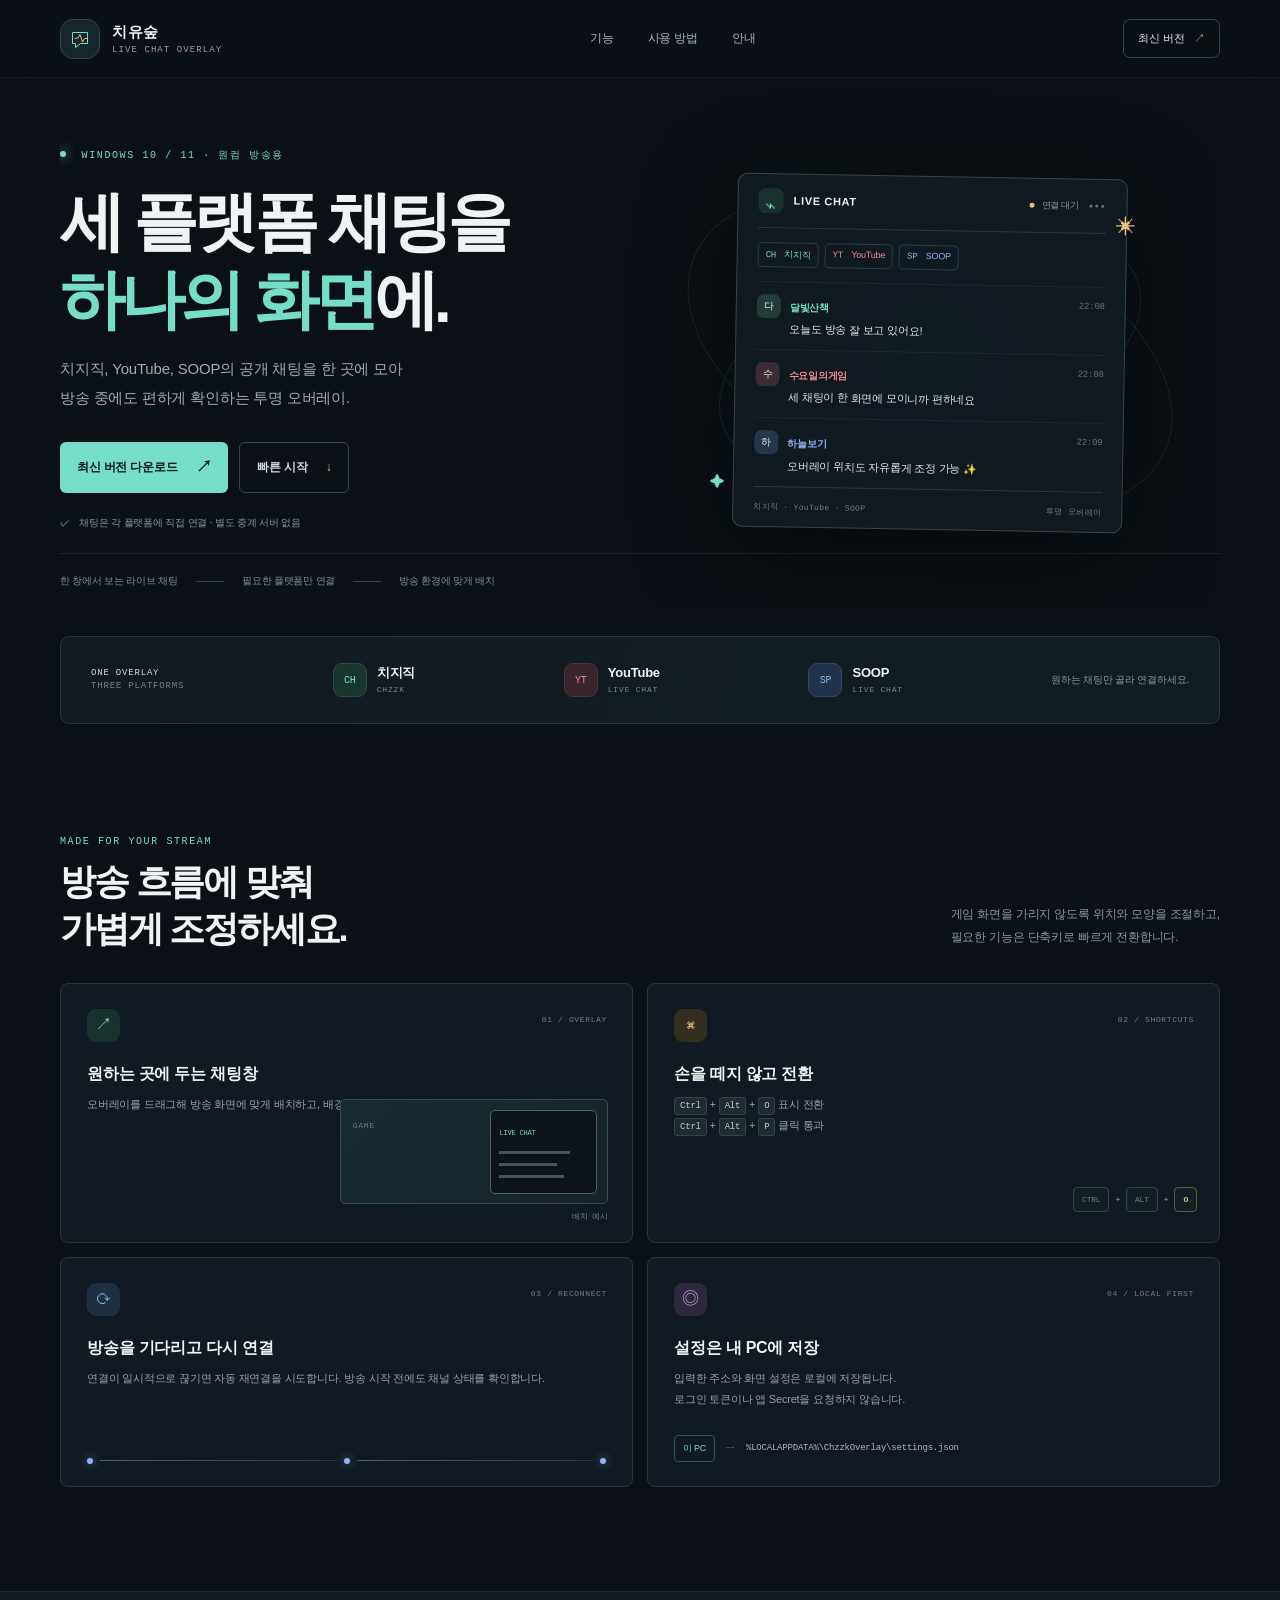
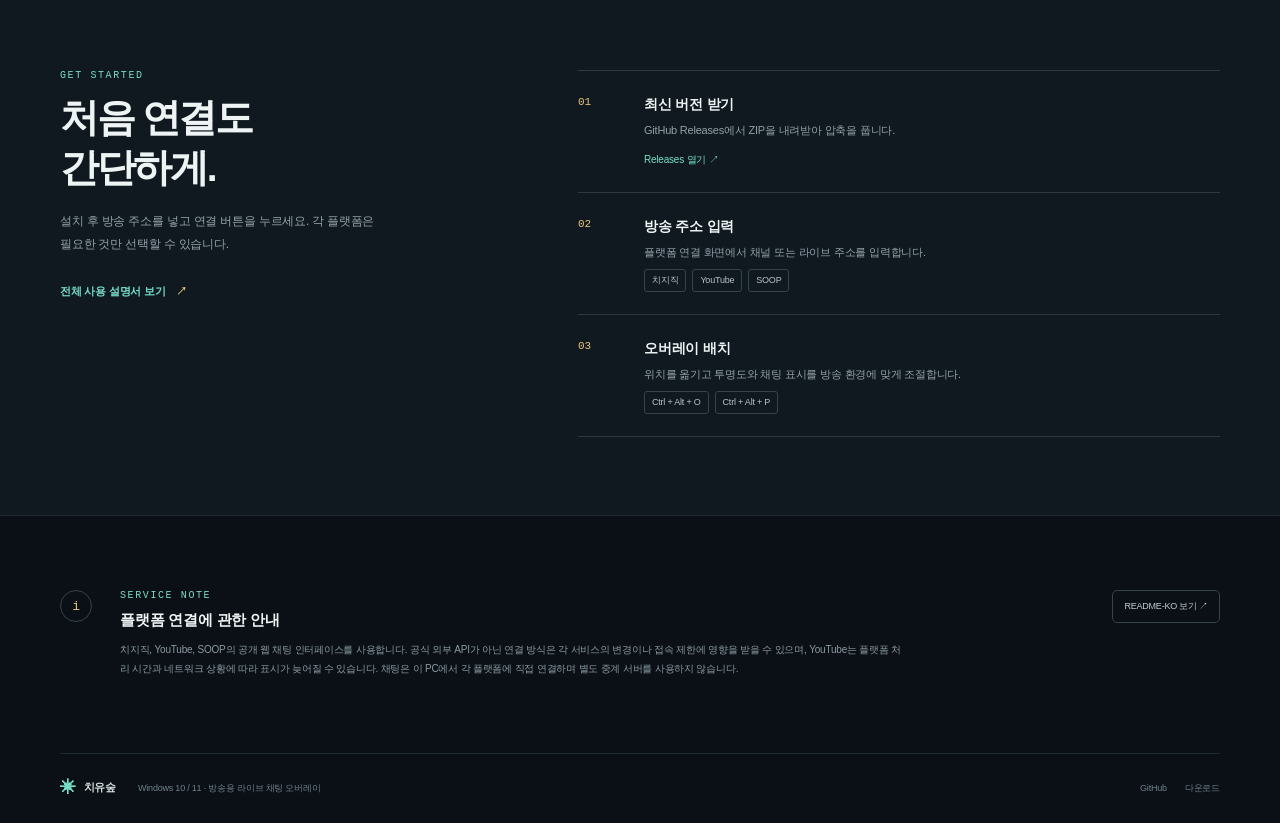
==== site/index.html @ d46b3a4d "Add polished landing page and automatic Pages deployment" ====
<!doctype html>
<html lang="ko">
<head>
  <meta charset="utf-8">
  <meta name="viewport" content="width=device-width, initial-scale=1">
  <meta name="theme-color" content="#0a1015">
  <meta name="description" content="치유숲 — 치지직, YouTube, SOOP 채팅을 한 화면에 모으는 Windows 방송용 오버레이">
  <title>치유숲 — 하나의 오버레이, 세 개의 채팅</title>
  <link rel="icon" href="data:image/svg+xml,%3Csvg xmlns='http://www.w3.org/2000/svg' viewBox='0 0 64 64'%3E%3Crect width='64' height='64' rx='18' fill='%23172229'/%3E%3Cpath d='M15 18h34v24H33L21 52v-10h-6z' fill='none' stroke='%2376dec8' stroke-width='4' stroke-linejoin='round'/%3E%3Cpath d='m21 31 7-1 4-7 5 13 4-6h5' fill='none' stroke='%23f0c77d' stroke-width='3' stroke-linecap='round' stroke-linejoin='round'/%3E%3C/svg%3E">
  <link rel="stylesheet" href="style.css">
</head>
<body>
  <header class="topbar">
    <a class="brand" href="#top" aria-label="치유숲 홈">
      <span class="brand-mark" aria-hidden="true"><svg viewBox="0 0 48 48"><path d="M9 11h30v22H25L15 41v-8H9z"/><path class="pulse" d="m14 23 6-1 4-7 5 15 4-7h5"/></svg></span>
      <span class="brand-copy"><strong>치유숲</strong><small>LIVE CHAT OVERLAY</small></span>
    </a>
    <nav aria-label="주 메뉴">
      <a href="#features">기능</a>
      <a href="#guide">사용 방법</a>
      <a href="#notice">안내</a>
    </nav>
    <a class="top-download" href="https://github.com/alleyhos/Chzzk_Youtube_Overlay/releases/latest">최신 버전 <span aria-hidden="true">↗</span></a>
  </header>

  <main id="top">
    <section class="hero shell">
      <div class="hero-copy">
        <div class="eyebrow"><span class="live-dot"></span> WINDOWS 10 / 11 · 원컴 방송용</div>
        <h1>세 플랫폼 채팅을<br><em>하나의 화면</em>에.</h1>
        <p class="hero-lede">치지직, YouTube, SOOP의 공개 채팅을 한 곳에 모아<br class="desktop-only"> 방송 중에도 편하게 확인하는 투명 오버레이.</p>
        <div class="hero-actions">
          <a class="button button-primary" href="https://github.com/alleyhos/Chzzk_Youtube_Overlay/releases/latest">최신 버전 다운로드 <span aria-hidden="true">↗</span></a>
          <a class="button button-quiet" href="#guide">빠른 시작 <span aria-hidden="true">↓</span></a>
        </div>
        <div class="hero-note"><span class="check">✓</span> 채팅은 각 플랫폼에 직접 연결 · 별도 중계 서버 없음</div>
      </div>
      <div class="visual" aria-label="세 플랫폼 채팅을 한 오버레이에 표시하는 예시">
        <div class="visual-glow"></div>
        <div class="visual-window">
          <div class="visual-title"><span class="window-icon">⌁</span><strong>LIVE CHAT</strong><span class="live-status"><i></i> 연결 대기</span><span class="dots">•••</span></div>
          <div class="visual-platforms"><span class="platform ch">CH <b>치지직</b></span><span class="platform yt">YT <b>YouTube</b></span><span class="platform sp">SP <b>SOOP</b></span></div>
          <div class="message"><span class="avatar mint">다</span><div><b class="name mint-text">달빛산책</b><p>오늘도 방송 잘 보고 있어요!</p></div><time>22:08</time></div>
          <div class="message"><span class="avatar coral">수</span><div><b class="name coral-text">수요일의게임</b><p>세 채팅이 한 화면에 모이니까 편하네요</p></div><time>22:08</time></div>
          <div class="message"><span class="avatar blue">하</span><div><b class="name blue-text">하늘보기</b><p>오버레이 위치도 자유롭게 조정 가능 ✨</p></div><time>22:09</time></div>
          <div class="visual-foot"><span>치지직 · YouTube · SOOP</span><span>투명 오버레이</span></div>
        </div>
        <div class="orbit orbit-one"></div><div class="orbit orbit-two"></div>
        <span class="spark spark-one">✳</span><span class="spark spark-two">✦</span>
      </div>
      <div class="hero-bottom"><span>한 창에서 보는 라이브 채팅</span><span class="line"></span><span>필요한 플랫폼만 연결</span><span class="line"></span><span>방송 환경에 맞게 배치</span></div>
    </section>

    <section class="platform-strip shell" aria-label="지원 플랫폼">
      <div class="strip-label">ONE OVERLAY<br><span>THREE PLATFORMS</span></div>
      <div class="platform-name"><span class="logo-chip ch">CH</span><span>치지직<small>CHZZK</small></span></div>
      <div class="platform-name"><span class="logo-chip yt">YT</span><span>YouTube<small>LIVE CHAT</small></span></div>
      <div class="platform-name"><span class="logo-chip sp">SP</span><span>SOOP<small>LIVE CHAT</small></span></div>
      <div class="strip-caption">원하는 채팅만 골라 연결하세요.</div>
    </section>

    <section class="section shell" id="features">
      <div class="section-heading"><div><div class="eyebrow">MADE FOR YOUR STREAM</div><h2>방송 흐름에 맞춰<br>가볍게 조정하세요.</h2></div><p>게임 화면을 가리지 않도록 위치와 모양을 조절하고,<br>필요한 기능은 단축키로 빠르게 전환합니다.</p></div>
      <div class="feature-grid">
        <article class="feature-card feature-wide">
          <div class="feature-icon icon-mint">↗</div><span class="card-index">01 / OVERLAY</span><h3>원하는 곳에 두는 채팅창</h3><p>오버레이를 드래그해 방송 화면에 맞게 배치하고, 배경 투명도와 채팅 표시를 조정하세요.</p>
          <div class="mini-layout"><div class="mini-screen"><span class="mini-game">GAME</span><div class="mini-chat"><b>LIVE CHAT</b><i></i><i></i><i></i></div><span class="corner tl"></span><span class="corner br"></span></div><span class="mini-label">배치 예시</span></div>
        </article>
        <article class="feature-card"><div class="feature-icon icon-gold">⌘</div><span class="card-index">02 / SHORTCUTS</span><h3>손을 떼지 않고 전환</h3><p><kbd>Ctrl</kbd> + <kbd>Alt</kbd> + <kbd>O</kbd> 표시 전환<br><kbd>Ctrl</kbd> + <kbd>Alt</kbd> + <kbd>P</kbd> 클릭 통과</p><div class="shortcut-orbit"><span>CTRL</span><b>+</b><span>ALT</span><b>+</b><strong>O</strong></div></article>
        <article class="feature-card"><div class="feature-icon icon-blue">⟳</div><span class="card-index">03 / RECONNECT</span><h3>방송을 기다리고 다시 연결</h3><p>연결이 일시적으로 끊기면 자동 재연결을 시도합니다. 방송 시작 전에도 채널 상태를 확인합니다.</p><div class="reconnect-line"><i></i><span></span><i></i><span></span><i></i></div></article>
        <article class="feature-card feature-wide feature-data"><div class="feature-icon icon-lilac">◎</div><span class="card-index">04 / LOCAL FIRST</span><h3>설정은 내 PC에 저장</h3><p>입력한 주소와 화면 설정은 로컬에 저장됩니다.<br>로그인 토큰이나 앱 Secret을 요청하지 않습니다.</p><div class="data-path"><span>이 PC</span><span class="data-arrow">⟶</span><code>%LOCALAPPDATA%\ChzzkOverlay\settings.json</code></div></article>
      </div>
    </section>

    <section class="guide-section" id="guide">
      <div class="shell guide-inner">
        <div class="guide-intro"><div class="eyebrow">GET STARTED</div><h2>처음 연결도<br>간단하게.</h2><p>설치 후 방송 주소를 넣고 연결 버튼을 누르세요. 각 플랫폼은 필요한 것만 선택할 수 있습니다.</p><a class="text-link" href="README-KO.txt">전체 사용 설명서 보기 <span>↗</span></a></div>
        <div class="steps">
          <article class="step"><span class="step-number">01</span><div><h3>최신 버전 받기</h3><p>GitHub Releases에서 ZIP을 내려받아 압축을 풉니다.</p><a href="https://github.com/alleyhos/Chzzk_Youtube_Overlay/releases/latest">Releases 열기 ↗</a></div></article>
          <article class="step"><span class="step-number">02</span><div><h3>방송 주소 입력</h3><p>플랫폼 연결 화면에서 채널 또는 라이브 주소를 입력합니다.</p><span class="step-tags"><i>치지직</i><i>YouTube</i><i>SOOP</i></span></div></article>
          <article class="step"><span class="step-number">03</span><div><h3>오버레이 배치</h3><p>위치를 옮기고 투명도와 채팅 표시를 방송 환경에 맞게 조절합니다.</p><span class="step-tags"><i>Ctrl + Alt + O</i><i>Ctrl + Alt + P</i></span></div></article>
        </div>
      </div>
    </section>

    <section class="notice-section shell" id="notice">
      <div class="notice-mark">i</div><div><div class="eyebrow">SERVICE NOTE</div><h2>플랫폼 연결에 관한 안내</h2><p>치지직, YouTube, SOOP의 공개 웹 채팅 인터페이스를 사용합니다. 공식 외부 API가 아닌 연결 방식은 각 서비스의 변경이나 접속 제한에 영향을 받을 수 있으며, YouTube는 플랫폼 처리 시간과 네트워크 상황에 따라 표시가 늦어질 수 있습니다. 채팅은 이 PC에서 각 플랫폼에 직접 연결하며 별도 중계 서버를 사용하지 않습니다.</p></div>
      <a class="notice-readme" href="README-KO.txt">README-KO 보기 ↗</a>
    </section>
  </main>

  <footer class="footer shell"><a class="footer-brand" href="#top"><span class="footer-mark">✳</span> 치유숲</a><span>Windows 10 / 11 · 방송용 라이브 채팅 오버레이</span><div><a href="https://github.com/alleyhos/Chzzk_Youtube_Overlay">GitHub</a><a href="https://github.com/alleyhos/Chzzk_Youtube_Overlay/releases/latest">다운로드</a></div></footer>
</body>
</html>
---- site/style.css ----
:root{color-scheme:dark;--bg:#0a1015;--panel:#111a22;--panel2:#151f28;--line:#273742;--muted:#91a0aa;--text:#eef3f4;--mint:#76dec8;--gold:#e8c27c;--coral:#f18b91;--blue:#8bb5f5;--lilac:#b6a3ef;--sans:'Segoe UI','Malgun Gothic',sans-serif;--mono:'Cascadia Mono','Consolas',monospace}
*{box-sizing:border-box}html{scroll-behavior:smooth}body{margin:0;background:var(--bg);color:var(--text);font-family:var(--sans);font-size:14px;line-height:1.65;letter-spacing:-.015em}a{color:inherit;text-decoration:none}.shell{width:min(1160px,calc(100% - 56px));margin:0 auto}.topbar{height:78px;border-bottom:1px solid rgba(255,255,255,.07);display:flex;align-items:center;justify-content:space-between;padding:0 max(28px,calc((100vw - 1160px)/2));position:sticky;top:0;z-index:20;background:rgba(10,16,21,.86);backdrop-filter:blur(16px)}.brand{display:flex;align-items:center;gap:12px}.brand-mark{width:40px;height:40px;border-radius:13px;background:#17252d;border:1px solid #32434b;display:grid;place-items:center}.brand-mark svg{width:24px;fill:none;stroke:var(--mint);stroke-width:2}.brand-mark .pulse{stroke:var(--gold);stroke-linecap:round;stroke-linejoin:round}.brand-copy{display:grid;line-height:1.3}.brand-copy strong{font-size:15px;letter-spacing:.04em}.brand-copy small{font:9px var(--mono);letter-spacing:.12em;color:var(--muted);margin-top:3px}.topbar nav{display:flex;gap:34px;color:#aab6bd;font-size:12px}.topbar nav a:hover,.footer a:hover,.text-link:hover{color:var(--mint)}.top-download{border:1px solid #35454d;border-radius:7px;padding:9px 14px;font-size:11px;color:#e5ecee;transition:.2s}.top-download:hover{border-color:var(--mint);color:var(--mint)}.top-download span{color:var(--gold);margin-left:7px}.hero{min-height:530px;position:relative;display:grid;grid-template-columns:1fr 1fr;align-items:center;overflow:hidden;padding-top:20px}.hero-copy{position:relative;z-index:3;padding:35px 0 62px}.eyebrow{font:10px var(--mono);letter-spacing:.16em;color:var(--mint)}.live-dot{display:inline-block;width:6px;height:6px;border-radius:50%;background:var(--mint);margin:0 8px 1px 0;box-shadow:0 0 12px #76dec8}.hero h1{font-size:clamp(43px,5.1vw,68px);line-height:1.2;letter-spacing:-.075em;margin:21px 0 16px;font-weight:700}.hero h1 em{font-style:normal;color:var(--mint)}.hero-lede{color:#9eacb5;font-size:15px;line-height:1.9}.hero-actions{display:flex;gap:11px;margin-top:30px}.button{display:inline-flex;align-items:center;gap:18px;padding:12px 17px;border-radius:6px;font-weight:600;font-size:12px;transition:transform .2s,background .2s}.button:hover{transform:translateY(-2px)}.button-primary{background:var(--mint);color:#0a1515}.button-primary:hover{background:#9aeada}.button-primary span{font-size:16px}.button-quiet{border:1px solid #35454d;color:#d0d9dc}.button-quiet span{color:var(--gold)}.hero-note{margin-top:22px;color:#8797a0;font-size:10px}.check{color:var(--mint);margin-right:7px}.visual{height:420px;position:relative;display:grid;place-items:center}.visual-glow{position:absolute;width:320px;height:320px;border-radius:50%;background:radial-gradient(circle,rgba(62,178,159,.12),rgba(62,178,159,0) 68%);filter:blur(10px)}.visual-window{position:relative;z-index:2;width:min(390px,90%);background:rgba(17,26,34,.91);border:1px solid #35434a;border-radius:10px;box-shadow:0 24px 100px rgba(0,0,0,.45);padding:0 20px;transform:rotate(1deg);animation:float 7s ease-in-out infinite}.visual-title{height:54px;display:flex;align-items:center;gap:10px;border-bottom:1px solid #293741}.window-icon{display:grid;place-items:center;width:25px;height:25px;background:#19322f;color:var(--mint);border-radius:7px;font-size:20px}.visual-title strong{font-size:11px;letter-spacing:.06em}.live-status{margin-left:auto;color:#8e9da5;font-size:9px}.live-status i{display:inline-block;width:5px;height:5px;background:var(--gold);border-radius:50%;margin-right:5px}.dots{color:#66757d;letter-spacing:2px;font-size:11px}.visual-platforms{display:flex;gap:6px;padding:14px 0}.platform{font:9px var(--mono);padding:5px 7px;border:1px solid #2d3b43;border-radius:5px;color:#cbd4d6}.platform b{font:500 9px var(--sans);margin-left:3px}.ch{color:var(--mint)}.yt{color:var(--coral)}.sp{color:var(--blue)}.message{display:flex;align-items:flex-start;gap:9px;padding:12px 0;border-top:1px solid rgba(255,255,255,.055)}.avatar{flex:0 0 24px;height:24px;border-radius:7px;display:grid;place-items:center;font-size:10px;background:#233c37}.avatar.coral{background:#3c2c33}.avatar.blue{background:#26364b}.mint-text{color:var(--mint)}.coral-text{color:var(--coral)}.blue-text{color:var(--blue)}.message .name{font-size:10px}.message p{margin:2px 0 0;color:#e1e7e8;font-size:11px}.message time{margin-left:auto;color:#65757d;font:9px var(--mono);white-space:nowrap;padding-top:2px}.visual-foot{height:40px;border-top:1px solid #293741;display:flex;align-items:center;justify-content:space-between;color:#71818a;font:8px var(--mono);letter-spacing:.04em}.orbit{position:absolute;border:1px solid rgba(118,222,200,.12);border-radius:50%;transform:rotate(-19deg)}.orbit-one{width:440px;height:220px}.orbit-two{width:510px;height:286px;transform:rotate(22deg);border-color:rgba(232,194,124,.1)}.spark{position:absolute;color:var(--gold);z-index:2}.spark-one{top:68px;right:84px;font-size:20px}.spark-two{bottom:68px;left:70px;font-size:15px;color:var(--mint)}.hero-bottom{position:absolute;bottom:0;left:0;right:0;border-top:1px solid rgba(255,255,255,.08);height:55px;display:flex;align-items:center;gap:18px;color:#83929a;font-size:10px}.hero-bottom .line{height:1px;width:28px;background:#33434a}.platform-strip{display:flex;align-items:center;justify-content:space-between;padding:26px 30px;margin-top:28px;background:linear-gradient(110deg,#111a21,#121c23);border:1px solid #26353c;border-radius:9px}.strip-label{font:9px var(--mono);letter-spacing:.09em;color:#d3dddd;line-height:1.5}.strip-label span{color:#74858d}.platform-name{display:flex;align-items:center;gap:10px;font-size:13px;font-weight:600}.platform-name>span:last-child{display:grid;line-height:1.15}.platform-name small{font:8px var(--mono);color:#788992;letter-spacing:.1em;margin-top:5px}.logo-chip{width:34px;height:34px;border-radius:9px;display:grid;place-items:center;font:10px var(--mono);background:#19352f;color:var(--mint);border:1px solid #2b4b43}.logo-chip.yt{background:#38252c;color:var(--coral);border-color:#50323d}.logo-chip.sp{background:#213249;color:var(--blue);border-color:#314766}.strip-caption{font-size:10px;color:#8998a0}.section{padding-top:112px;padding-bottom:104px}.section-heading{display:flex;align-items:flex-end;justify-content:space-between;margin-bottom:30px}.section-heading h2,.guide-intro h2{font-size:36px;line-height:1.3;letter-spacing:-.06em;margin:12px 0 0}.section-heading>p{color:#8999a2;font-size:12px;line-height:1.9;margin:0 0 4px}.feature-grid{display:grid;grid-template-columns:1fr 1fr;gap:14px}.feature-card{min-height:230px;position:relative;overflow:hidden;padding:25px 26px;background:var(--panel);border:1px solid #26353e;border-radius:8px;transition:transform .22s,border-color .22s}.feature-card:hover{transform:translateY(-3px);border-color:#49635f}.feature-card h3{font-size:16px;margin:19px 0 7px}.feature-card p{color:#94a2aa;font-size:11px;line-height:1.9;margin:0}.feature-icon{width:33px;height:33px;display:grid;place-items:center;border-radius:9px;font-size:17px}.icon-mint{background:#18332f;color:var(--mint)}.icon-gold{background:#342e21;color:var(--gold)}.icon-blue{background:#202e41;color:var(--blue)}.icon-lilac{background:#2e293a;color:var(--lilac)}.card-index{position:absolute;right:25px;top:31px;color:#71818a;font:8px var(--mono);letter-spacing:.08em}.feature-wide{min-height:260px}.mini-layout{position:absolute;right:24px;bottom:20px;width:47%;}.mini-screen{height:105px;border:1px solid #3c4b50;border-radius:5px;background:linear-gradient(135deg,#182c32,#18242b);position:relative;overflow:hidden;padding:12px}.mini-game{color:#667c7e;font:8px var(--mono);letter-spacing:.1em}.mini-chat{position:absolute;right:10px;top:10px;width:40%;height:84px;background:rgba(10,16,21,.82);border:1px solid #53605f;border-radius:5px;padding:8px}.mini-chat b{font:7px var(--mono);color:var(--mint)}.mini-chat i{display:block;height:3px;background:#809092;opacity:.5;margin-top:9px;width:80%}.mini-chat i:nth-child(3){width:65%}.mini-chat i:nth-child(4){width:73%}.corner{position:absolute;width:8px;height:8px;border-color:var(--gold)}.corner.tl{top:-1px;left:-1px;border-top:1px solid;border-left:1px solid}.corner.br{bottom:-1px;right:-1px;border-bottom:1px solid;border-right:1px solid}.mini-label{display:block;text-align:right;color:#71818a;font:8px var(--mono);margin-top:7px}.feature-card kbd{font:9px var(--mono);background:#1f2a31;border:1px solid #34424a;padding:3px 5px;border-radius:3px;color:#c5d1d2}.shortcut-orbit{position:absolute;right:22px;bottom:30px;display:flex;align-items:center;gap:6px;color:#71818a;font:8px var(--mono)}.shortcut-orbit span,.shortcut-orbit strong{padding:7px 8px;border:1px solid #35444b;border-radius:4px;background:#131e25}.shortcut-orbit strong{color:var(--gold);border-color:#655737}.reconnect-line{display:flex;align-items:center;gap:7px;position:absolute;left:26px;bottom:22px;width:calc(100% - 52px)}.reconnect-line i{width:6px;height:6px;border-radius:50%;background:var(--blue);box-shadow:0 0 10px rgba(139,181,245,.6)}.reconnect-line span{height:1px;flex:1;background:linear-gradient(90deg,#496078,#27353d)}.feature-data{min-height:218px}.data-path{position:absolute;bottom:24px;left:26px;display:flex;align-items:center;gap:11px;color:#8798a0;font-size:9px}.data-path>span:first-child{color:var(--mint);padding:5px 8px;border:1px solid #31564e;border-radius:4px}.data-arrow{color:#53636a}.data-path code{font:9px var(--mono);color:#a9b7bb}.guide-section{background:#101920;border-top:1px solid #1d2b32;border-bottom:1px solid #1d2b32;padding:78px 0}.guide-inner{display:grid;grid-template-columns:.8fr 1.2fr;gap:90px}.guide-intro h2{font-size:39px}.guide-intro>p{color:#94a2a9;font-size:12px;line-height:1.9;max-width:320px;margin:16px 0 23px}.text-link{color:var(--mint);font-size:11px;font-weight:600}.text-link span{color:var(--gold);margin-left:7px}.steps{border-top:1px solid #2b3a40}.step{display:grid;grid-template-columns:50px 1fr;gap:16px;padding:22px 0;border-bottom:1px solid #2b3a40}.step-number{font:11px var(--mono);color:var(--gold);padding-top:3px}.step h3{font-size:14px;margin:0 0 5px}.step p{color:#93a1a9;font-size:11px;margin:0 0 8px}.step a{color:var(--mint);font-size:10px}.step-tags{display:flex;gap:6px}.step-tags i{font-style:normal;font-size:9px;color:#b9c4c6;border:1px solid #35434a;padding:3px 7px;border-radius:3px}.notice-section{display:grid;grid-template-columns:42px 1fr auto;gap:18px;align-items:start;padding-top:74px;padding-bottom:75px}.notice-mark{width:32px;height:32px;border:1px solid #35434a;border-radius:50%;display:grid;place-items:center;color:var(--gold);font:13px var(--mono)}.notice-section h2{font-size:15px;margin:7px 0}.notice-section p{max-width:790px;color:#8c9ba3;font-size:10px;line-height:1.9;margin:0}.notice-readme{border:1px solid #35434a;border-radius:5px;padding:8px 11px;color:#c3ced0;font-size:9px;white-space:nowrap}.notice-readme:hover{border-color:var(--mint);color:var(--mint)}.footer{min-height:70px;border-top:1px solid #1d2a31;display:flex;align-items:center;gap:22px;color:#71818a;font-size:9px}.footer-brand{color:#d7e0e1;font-size:11px;font-weight:600}.footer-mark{color:var(--mint);font-size:16px;vertical-align:-2px;margin-right:5px}.footer>div{margin-left:auto;display:flex;gap:18px}.footer a{transition:color .2s}@keyframes float{0%,100%{transform:translateY(0) rotate(1deg)}50%{transform:translateY(-8px) rotate(0deg)}}
@media(max-width:850px){.shell{width:min(100% - 38px,680px)}.topbar{padding:0 20px;height:68px}.topbar nav{gap:15px}.hero{grid-template-columns:1fr;min-height:auto;padding-top:48px;padding-bottom:70px}.hero-copy{padding:0}.hero h1{font-size:56px}.visual{height:360px;margin-top:8px}.hero-bottom{gap:10px;font-size:8px}.hero-bottom .line{width:18px}.platform-strip{flex-wrap:wrap;gap:20px;padding:22px}.strip-label{width:100%}.strip-caption{width:100%}.section{padding:80px 0}.section-heading{display:block}.section-heading>p{margin-top:14px}.guide-inner{grid-template-columns:1fr;gap:38px}.guide-intro h2 br{display:none}.notice-section{grid-template-columns:36px 1fr}.notice-readme{grid-column:2;justify-self:start}.footer{flex-wrap:wrap;padding:16px 0;gap:8px 16px}.footer>div{width:100%;margin:4px 0 0}}
@media(max-width:560px){.shell{width:calc(100% - 32px)}.topbar{padding:0 16px}.topbar nav{display:none}.top-download{font-size:10px;padding:8px 10px}.hero{padding-top:40px}.hero h1{font-size:45px}.hero-lede{font-size:13px}.desktop-only{display:none}.hero-actions{flex-wrap:wrap}.visual{height:320px}.visual-window{width:96%;padding:0 13px}.orbit-one{width:350px}.orbit-two{width:390px}.hero-bottom{font-size:7px;gap:7px}.hero-bottom .line{width:10px}.platform-strip{gap:18px}.strip-label,.strip-caption{width:100%}.platform-name{font-size:11px;gap:7px}.logo-chip{width:29px;height:29px}.section-heading h2,.guide-intro h2{font-size:31px}.feature-grid{grid-template-columns:1fr}.feature-card,.feature-wide{min-height:220px}.feature-wide{min-height:255px}.mini-layout{width:44%;right:16px}.shortcut-orbit{position:static;margin-top:19px}.data-path{left:20px;gap:7px}.data-path code{font-size:7px}.card-index{right:18px}.feature-card{padding:20px}.guide-section{padding:58px 0}.notice-section{padding-top:55px;padding-bottom:55px;gap:12px}.notice-section p{font-size:9px}.footer>span{width:100%}}
@media(prefers-reduced-motion:reduce){html{scroll-behavior:auto}*,*::before,*::after{animation-duration:.01ms!important;animation-iteration-count:1!important;transition-duration:.01ms!important}}
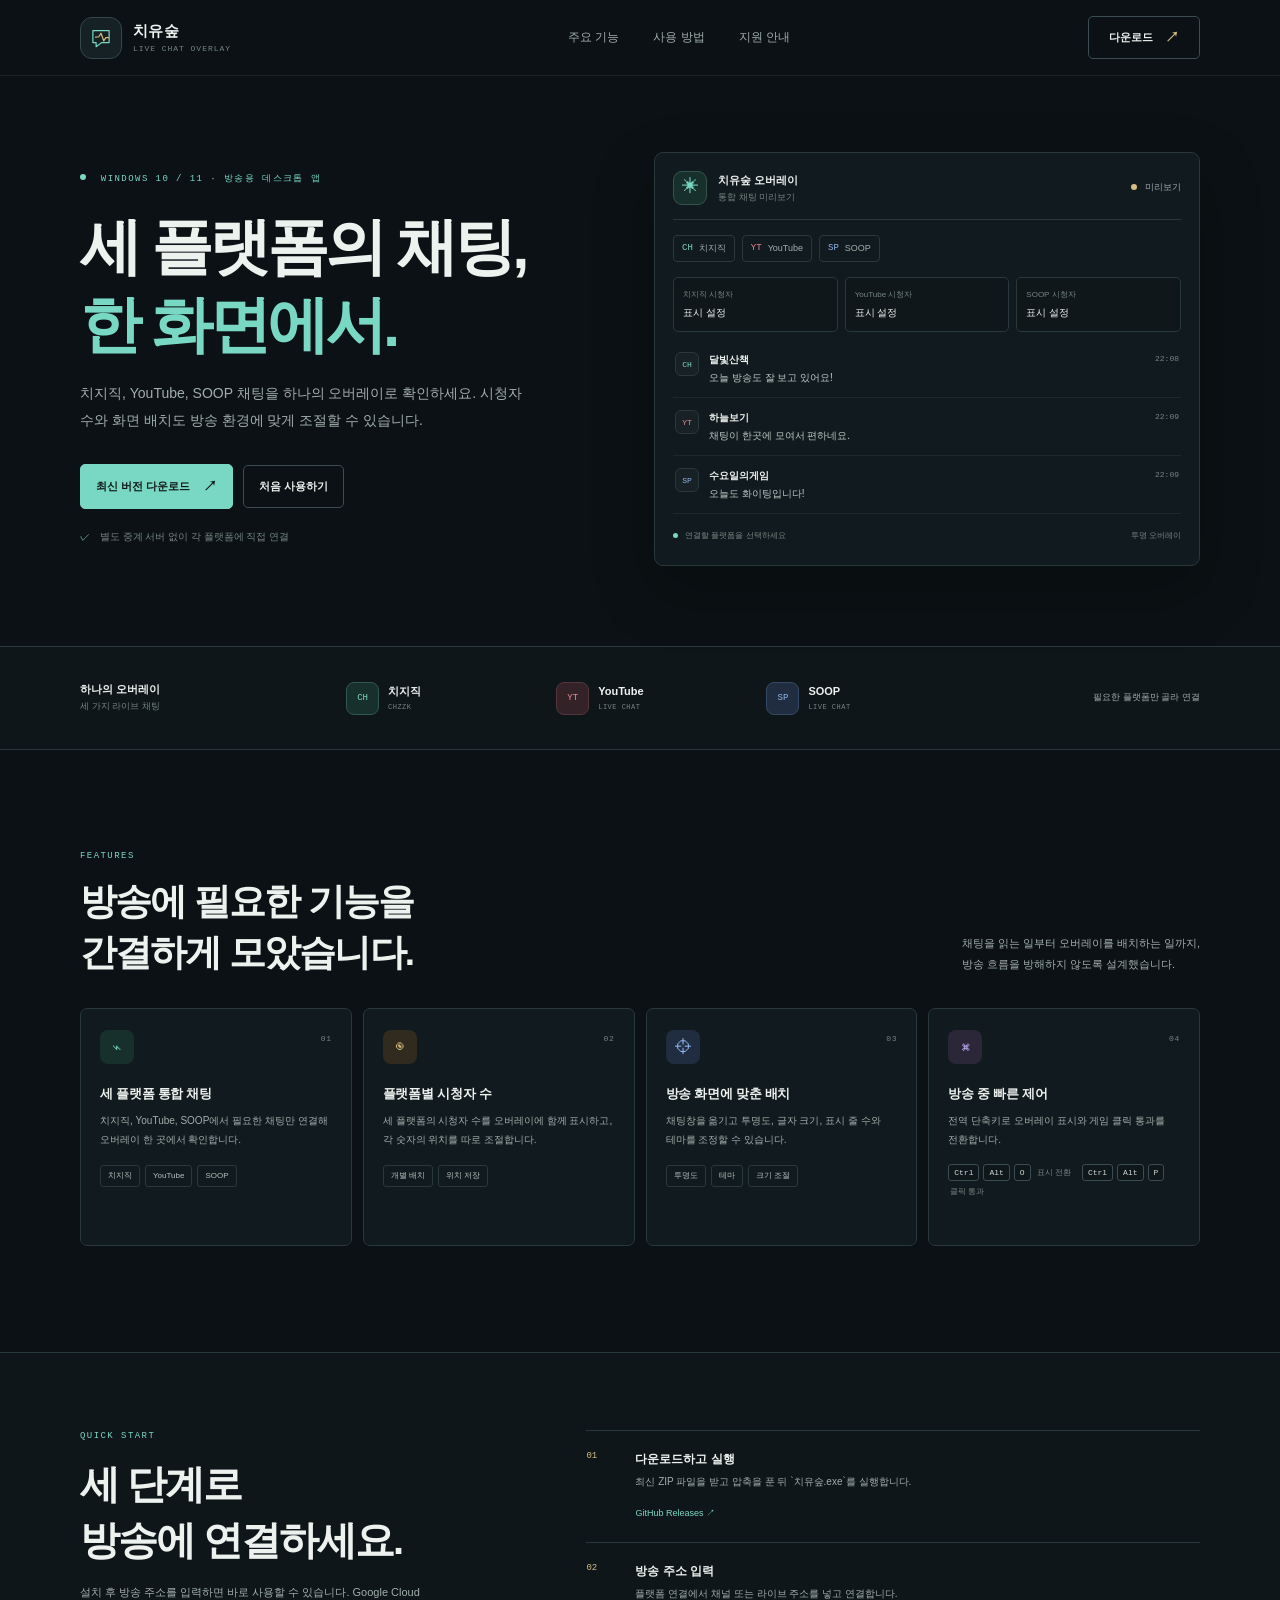
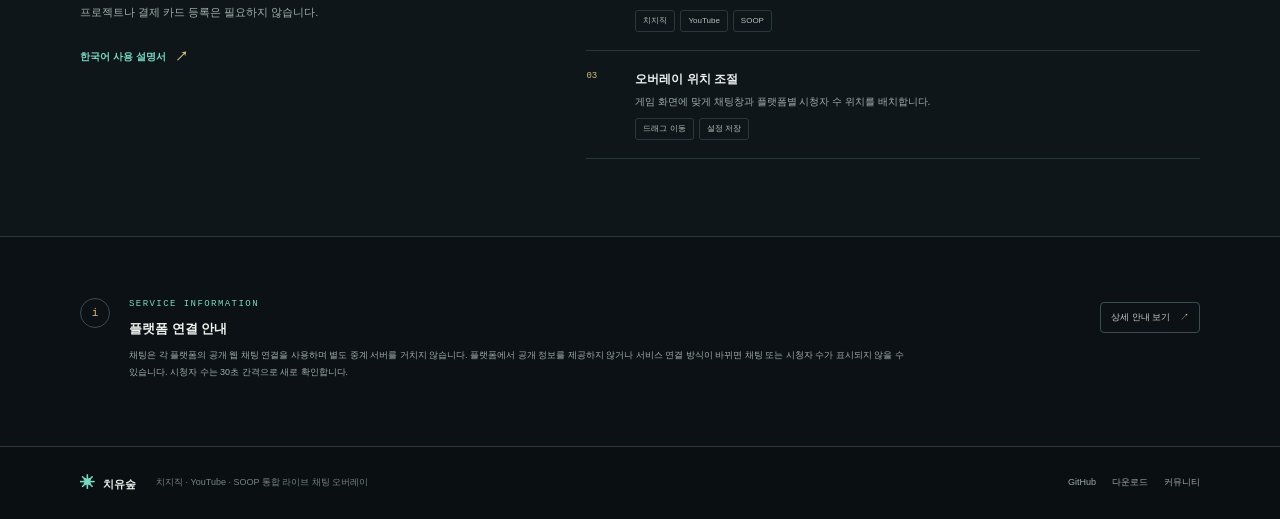
==== commit 7947f45a: "Redesign official Chiyusup landing page" ====
--- a/site/index.html
+++ b/site/index.html
@@ -3,92 +3,134 @@
 <head>
   <meta charset="utf-8">
   <meta name="viewport" content="width=device-width, initial-scale=1">
-  <meta name="theme-color" content="#0a1015">
-  <meta name="description" content="치유숲 — 치지직, YouTube, SOOP 채팅을 한 화면에 모으는 Windows 방송용 오버레이">
-  <title>치유숲 — 하나의 오버레이, 세 개의 채팅</title>
-  <link rel="icon" href="data:image/svg+xml,%3Csvg xmlns='http://www.w3.org/2000/svg' viewBox='0 0 64 64'%3E%3Crect width='64' height='64' rx='18' fill='%23172229'/%3E%3Cpath d='M15 18h34v24H33L21 52v-10h-6z' fill='none' stroke='%2376dec8' stroke-width='4' stroke-linejoin='round'/%3E%3Cpath d='m21 31 7-1 4-7 5 13 4-6h5' fill='none' stroke='%23f0c77d' stroke-width='3' stroke-linecap='round' stroke-linejoin='round'/%3E%3C/svg%3E">
+  <meta name="theme-color" content="#0b1114">
+  <meta name="description" content="치유숲은 치지직, YouTube, SOOP 채팅과 플랫폼별 시청자 수를 한 화면에서 보여주는 방송용 오버레이입니다.">
+  <meta property="og:title" content="치유숲 | 통합 라이브 채팅 오버레이">
+  <meta property="og:description" content="세 플랫폼 채팅과 시청자 수를 한 화면에서 확인하세요.">
+  <meta property="og:type" content="website">
+  <title>치유숲 | 통합 라이브 채팅 오버레이</title>
+  <link rel="icon" href="data:image/svg+xml,%3Csvg xmlns='http://www.w3.org/2000/svg' viewBox='0 0 64 64'%3E%3Crect width='64' height='64' rx='16' fill='%23172225'/%3E%3Cpath d='M17 17h30v24H32L21 49v-8h-4z' fill='none' stroke='%2379d8c3' stroke-width='3' stroke-linejoin='round'/%3E%3Cpath d='m22 30 6-1 4-7 5 13 4-6h3' fill='none' stroke='%23d8bd83' stroke-width='2.5' stroke-linecap='round' stroke-linejoin='round'/%3E%3C/svg%3E">
   <link rel="stylesheet" href="style.css">
 </head>
 <body>
-  <header class="topbar">
-    <a class="brand" href="#top" aria-label="치유숲 홈">
-      <span class="brand-mark" aria-hidden="true"><svg viewBox="0 0 48 48"><path d="M9 11h30v22H25L15 41v-8H9z"/><path class="pulse" d="m14 23 6-1 4-7 5 15 4-7h5"/></svg></span>
-      <span class="brand-copy"><strong>치유숲</strong><small>LIVE CHAT OVERLAY</small></span>
-    </a>
-    <nav aria-label="주 메뉴">
-      <a href="#features">기능</a>
-      <a href="#guide">사용 방법</a>
-      <a href="#notice">안내</a>
-    </nav>
-    <a class="top-download" href="https://github.com/alleyhos/Chzzk_Youtube_Overlay/releases/latest">최신 버전 <span aria-hidden="true">↗</span></a>
+  <header class="site-header">
+    <div class="container header-inner">
+      <a class="brand" href="#home" aria-label="치유숲 홈">
+        <span class="brand-symbol" aria-hidden="true">
+          <svg viewBox="0 0 48 48" fill="none"><path d="M9 10.5h30v22H25l-10 7.5v-7.5H9z" stroke="currentColor" stroke-width="2.2" stroke-linejoin="round"/><path d="m14 22.5 6-.8 4-6.5 5 14 4-6h5" stroke="#d8bd83" stroke-width="2.2" stroke-linecap="round" stroke-linejoin="round"/></svg>
+        </span>
+        <span class="brand-label"><strong>치유숲</strong><small>LIVE CHAT OVERLAY</small></span>
+      </a>
+      <nav class="main-nav" aria-label="주 메뉴">
+        <a href="#features">주요 기능</a>
+        <a href="#guide">사용 방법</a>
+        <a href="#support">지원 안내</a>
+      </nav>
+      <a class="header-cta" href="https://github.com/alleyhos/Chzzk_Youtube_Soop_Overlay/releases/latest">다운로드 <span aria-hidden="true">↗</span></a>
+    </div>
   </header>
 
-  <main id="top">
-    <section class="hero shell">
+  <main id="home">
+    <section class="hero container">
       <div class="hero-copy">
-        <div class="eyebrow"><span class="live-dot"></span> WINDOWS 10 / 11 · 원컴 방송용</div>
-        <h1>세 플랫폼 채팅을<br><em>하나의 화면</em>에.</h1>
-        <p class="hero-lede">치지직, YouTube, SOOP의 공개 채팅을 한 곳에 모아<br class="desktop-only"> 방송 중에도 편하게 확인하는 투명 오버레이.</p>
+        <p class="eyebrow"><span class="status-dot"></span> WINDOWS 10 / 11 · 방송용 데스크톱 앱</p>
+        <h1>세 플랫폼의 채팅,<br><span>한 화면에서.</span></h1>
+        <p class="hero-description">치지직, YouTube, SOOP 채팅을 하나의 오버레이로 확인하세요. 시청자 수와 화면 배치도 방송 환경에 맞게 조절할 수 있습니다.</p>
         <div class="hero-actions">
-          <a class="button button-primary" href="https://github.com/alleyhos/Chzzk_Youtube_Overlay/releases/latest">최신 버전 다운로드 <span aria-hidden="true">↗</span></a>
-          <a class="button button-quiet" href="#guide">빠른 시작 <span aria-hidden="true">↓</span></a>
+          <a class="button button-primary" href="https://github.com/alleyhos/Chzzk_Youtube_Soop_Overlay/releases/latest">최신 버전 다운로드 <span aria-hidden="true">↗</span></a>
+          <a class="button button-secondary" href="#guide">처음 사용하기</a>
         </div>
-        <div class="hero-note"><span class="check">✓</span> 채팅은 각 플랫폼에 직접 연결 · 별도 중계 서버 없음</div>
+        <div class="hero-trust"><span aria-hidden="true">✓</span> 별도 중계 서버 없이 각 플랫폼에 직접 연결</div>
       </div>
-      <div class="visual" aria-label="세 플랫폼 채팅을 한 오버레이에 표시하는 예시">
-        <div class="visual-glow"></div>
-        <div class="visual-window">
-          <div class="visual-title"><span class="window-icon">⌁</span><strong>LIVE CHAT</strong><span class="live-status"><i></i> 연결 대기</span><span class="dots">•••</span></div>
-          <div class="visual-platforms"><span class="platform ch">CH <b>치지직</b></span><span class="platform yt">YT <b>YouTube</b></span><span class="platform sp">SP <b>SOOP</b></span></div>
-          <div class="message"><span class="avatar mint">다</span><div><b class="name mint-text">달빛산책</b><p>오늘도 방송 잘 보고 있어요!</p></div><time>22:08</time></div>
-          <div class="message"><span class="avatar coral">수</span><div><b class="name coral-text">수요일의게임</b><p>세 채팅이 한 화면에 모이니까 편하네요</p></div><time>22:08</time></div>
-          <div class="message"><span class="avatar blue">하</span><div><b class="name blue-text">하늘보기</b><p>오버레이 위치도 자유롭게 조정 가능 ✨</p></div><time>22:09</time></div>
-          <div class="visual-foot"><span>치지직 · YouTube · SOOP</span><span>투명 오버레이</span></div>
+
+      <div class="product-preview" aria-label="치유숲 오버레이 예시 화면">
+        <div class="preview-heading">
+          <div class="preview-app-icon" aria-hidden="true">✳</div>
+          <div class="preview-heading-text"><strong>치유숲 오버레이</strong><span>통합 채팅 미리보기</span></div>
+          <span class="preview-live"><i></i> 미리보기</span>
         </div>
-        <div class="orbit orbit-one"></div><div class="orbit orbit-two"></div>
-        <span class="spark spark-one">✳</span><span class="spark spark-two">✦</span>
+        <div class="preview-platforms" aria-label="지원 플랫폼">
+          <span class="platform-chip chzzk"><b>CH</b> 치지직</span>
+          <span class="platform-chip youtube"><b>YT</b> YouTube</span>
+          <span class="platform-chip soop"><b>SP</b> SOOP</span>
+        </div>
+        <div class="preview-metrics">
+          <div><span>치지직 시청자</span><strong>표시 설정</strong></div>
+          <div><span>YouTube 시청자</span><strong>표시 설정</strong></div>
+          <div><span>SOOP 시청자</span><strong>표시 설정</strong></div>
+        </div>
+        <div class="preview-messages">
+          <article class="preview-message"><span class="message-platform chzzk">CH</span><p><b>달빛산책</b><span>오늘 방송도 잘 보고 있어요!</span></p><time>22:08</time></article>
+          <article class="preview-message"><span class="message-platform youtube">YT</span><p><b>하늘보기</b><span>채팅이 한곳에 모여서 편하네요.</span></p><time>22:09</time></article>
+          <article class="preview-message"><span class="message-platform soop">SP</span><p><b>수요일의게임</b><span>오늘도 화이팅입니다!</span></p><time>22:09</time></article>
+        </div>
+        <div class="preview-footer"><span><i></i> 연결할 플랫폼을 선택하세요</span><span>투명 오버레이</span></div>
       </div>
-      <div class="hero-bottom"><span>한 창에서 보는 라이브 채팅</span><span class="line"></span><span>필요한 플랫폼만 연결</span><span class="line"></span><span>방송 환경에 맞게 배치</span></div>
     </section>
 
-    <section class="platform-strip shell" aria-label="지원 플랫폼">
-      <div class="strip-label">ONE OVERLAY<br><span>THREE PLATFORMS</span></div>
-      <div class="platform-name"><span class="logo-chip ch">CH</span><span>치지직<small>CHZZK</small></span></div>
-      <div class="platform-name"><span class="logo-chip yt">YT</span><span>YouTube<small>LIVE CHAT</small></span></div>
-      <div class="platform-name"><span class="logo-chip sp">SP</span><span>SOOP<small>LIVE CHAT</small></span></div>
-      <div class="strip-caption">원하는 채팅만 골라 연결하세요.</div>
+    <section class="platform-band" aria-label="지원 플랫폼">
+      <div class="container platform-band-inner">
+        <p class="platform-band-title">하나의 오버레이<br><span>세 가지 라이브 채팅</span></p>
+        <div class="platform-name"><span class="platform-logo chzzk">CH</span><span>치지직<small>CHZZK</small></span></div>
+        <div class="platform-name"><span class="platform-logo youtube">YT</span><span>YouTube<small>LIVE CHAT</small></span></div>
+        <div class="platform-name"><span class="platform-logo soop">SP</span><span>SOOP<small>LIVE CHAT</small></span></div>
+        <p class="platform-band-note">필요한 플랫폼만 골라 연결</p>
+      </div>
     </section>
 
-    <section class="section shell" id="features">
-      <div class="section-heading"><div><div class="eyebrow">MADE FOR YOUR STREAM</div><h2>방송 흐름에 맞춰<br>가볍게 조정하세요.</h2></div><p>게임 화면을 가리지 않도록 위치와 모양을 조절하고,<br>필요한 기능은 단축키로 빠르게 전환합니다.</p></div>
+    <section class="section container" id="features">
+      <div class="section-heading">
+        <div><p class="eyebrow">FEATURES</p><h2>방송에 필요한 기능을<br>간결하게 모았습니다.</h2></div>
+        <p class="section-intro">채팅을 읽는 일부터 오버레이를 배치하는 일까지,<br>방송 흐름을 방해하지 않도록 설계했습니다.</p>
+      </div>
       <div class="feature-grid">
-        <article class="feature-card feature-wide">
-          <div class="feature-icon icon-mint">↗</div><span class="card-index">01 / OVERLAY</span><h3>원하는 곳에 두는 채팅창</h3><p>오버레이를 드래그해 방송 화면에 맞게 배치하고, 배경 투명도와 채팅 표시를 조정하세요.</p>
-          <div class="mini-layout"><div class="mini-screen"><span class="mini-game">GAME</span><div class="mini-chat"><b>LIVE CHAT</b><i></i><i></i><i></i></div><span class="corner tl"></span><span class="corner br"></span></div><span class="mini-label">배치 예시</span></div>
+        <article class="feature-card">
+          <span class="feature-number">01</span><span class="feature-icon icon-mint" aria-hidden="true">⌁</span>
+          <h3>세 플랫폼 통합 채팅</h3><p>치지직, YouTube, SOOP에서 필요한 채팅만 연결해 오버레이 한 곳에서 확인합니다.</p>
+          <div class="feature-tags"><span>치지직</span><span>YouTube</span><span>SOOP</span></div>
         </article>
-        <article class="feature-card"><div class="feature-icon icon-gold">⌘</div><span class="card-index">02 / SHORTCUTS</span><h3>손을 떼지 않고 전환</h3><p><kbd>Ctrl</kbd> + <kbd>Alt</kbd> + <kbd>O</kbd> 표시 전환<br><kbd>Ctrl</kbd> + <kbd>Alt</kbd> + <kbd>P</kbd> 클릭 통과</p><div class="shortcut-orbit"><span>CTRL</span><b>+</b><span>ALT</span><b>+</b><strong>O</strong></div></article>
-        <article class="feature-card"><div class="feature-icon icon-blue">⟳</div><span class="card-index">03 / RECONNECT</span><h3>방송을 기다리고 다시 연결</h3><p>연결이 일시적으로 끊기면 자동 재연결을 시도합니다. 방송 시작 전에도 채널 상태를 확인합니다.</p><div class="reconnect-line"><i></i><span></span><i></i><span></span><i></i></div></article>
-        <article class="feature-card feature-wide feature-data"><div class="feature-icon icon-lilac">◎</div><span class="card-index">04 / LOCAL FIRST</span><h3>설정은 내 PC에 저장</h3><p>입력한 주소와 화면 설정은 로컬에 저장됩니다.<br>로그인 토큰이나 앱 Secret을 요청하지 않습니다.</p><div class="data-path"><span>이 PC</span><span class="data-arrow">⟶</span><code>%LOCALAPPDATA%\ChzzkOverlay\settings.json</code></div></article>
+        <article class="feature-card">
+          <span class="feature-number">02</span><span class="feature-icon icon-gold" aria-hidden="true">◉</span>
+          <h3>플랫폼별 시청자 수</h3><p>세 플랫폼의 시청자 수를 오버레이에 함께 표시하고, 각 숫자의 위치를 따로 조절합니다.</p>
+          <div class="feature-tags"><span>개별 배치</span><span>위치 저장</span></div>
+        </article>
+        <article class="feature-card">
+          <span class="feature-number">03</span><span class="feature-icon icon-blue" aria-hidden="true">⌖</span>
+          <h3>방송 화면에 맞춘 배치</h3><p>채팅창을 옮기고 투명도, 글자 크기, 표시 줄 수와 테마를 조정할 수 있습니다.</p>
+          <div class="feature-tags"><span>투명도</span><span>테마</span><span>크기 조절</span></div>
+        </article>
+        <article class="feature-card">
+          <span class="feature-number">04</span><span class="feature-icon icon-lilac" aria-hidden="true">⌘</span>
+          <h3>방송 중 빠른 제어</h3><p>전역 단축키로 오버레이 표시와 게임 클릭 통과를 전환합니다.</p>
+          <div class="shortcut-list"><kbd>Ctrl</kbd><kbd>Alt</kbd><kbd>O</kbd><span>표시 전환</span><kbd>Ctrl</kbd><kbd>Alt</kbd><kbd>P</kbd><span>클릭 통과</span></div>
+        </article>
       </div>
     </section>
 
     <section class="guide-section" id="guide">
-      <div class="shell guide-inner">
-        <div class="guide-intro"><div class="eyebrow">GET STARTED</div><h2>처음 연결도<br>간단하게.</h2><p>설치 후 방송 주소를 넣고 연결 버튼을 누르세요. 각 플랫폼은 필요한 것만 선택할 수 있습니다.</p><a class="text-link" href="README-KO.txt">전체 사용 설명서 보기 <span>↗</span></a></div>
-        <div class="steps">
-          <article class="step"><span class="step-number">01</span><div><h3>최신 버전 받기</h3><p>GitHub Releases에서 ZIP을 내려받아 압축을 풉니다.</p><a href="https://github.com/alleyhos/Chzzk_Youtube_Overlay/releases/latest">Releases 열기 ↗</a></div></article>
-          <article class="step"><span class="step-number">02</span><div><h3>방송 주소 입력</h3><p>플랫폼 연결 화면에서 채널 또는 라이브 주소를 입력합니다.</p><span class="step-tags"><i>치지직</i><i>YouTube</i><i>SOOP</i></span></div></article>
-          <article class="step"><span class="step-number">03</span><div><h3>오버레이 배치</h3><p>위치를 옮기고 투명도와 채팅 표시를 방송 환경에 맞게 조절합니다.</p><span class="step-tags"><i>Ctrl + Alt + O</i><i>Ctrl + Alt + P</i></span></div></article>
-        </div>
+      <div class="container guide-layout">
+        <div class="guide-heading"><p class="eyebrow">QUICK START</p><h2>세 단계로<br>방송에 연결하세요.</h2><p>설치 후 방송 주소를 입력하면 바로 사용할 수 있습니다. Google Cloud 프로젝트나 결제 카드 등록은 필요하지 않습니다.</p><a class="text-link" href="README-KO.txt">한국어 사용 설명서 <span aria-hidden="true">↗</span></a></div>
+        <ol class="steps">
+          <li><span class="step-index">01</span><div><h3>다운로드하고 실행</h3><p>최신 ZIP 파일을 받고 압축을 푼 뒤 `치유숲.exe`를 실행합니다.</p><a href="https://github.com/alleyhos/Chzzk_Youtube_Soop_Overlay/releases/latest">GitHub Releases ↗</a></div></li>
+          <li><span class="step-index">02</span><div><h3>방송 주소 입력</h3><p>플랫폼 연결에서 채널 또는 라이브 주소를 넣고 연결합니다.</p><div class="step-tags"><span>치지직</span><span>YouTube</span><span>SOOP</span></div></div></li>
+          <li><span class="step-index">03</span><div><h3>오버레이 위치 조절</h3><p>게임 화면에 맞게 채팅창과 플랫폼별 시청자 수 위치를 배치합니다.</p><div class="step-tags"><span>드래그 이동</span><span>설정 저장</span></div></div></li>
+        </ol>
       </div>
     </section>
 
-    <section class="notice-section shell" id="notice">
-      <div class="notice-mark">i</div><div><div class="eyebrow">SERVICE NOTE</div><h2>플랫폼 연결에 관한 안내</h2><p>치지직, YouTube, SOOP의 공개 웹 채팅 인터페이스를 사용합니다. 공식 외부 API가 아닌 연결 방식은 각 서비스의 변경이나 접속 제한에 영향을 받을 수 있으며, YouTube는 플랫폼 처리 시간과 네트워크 상황에 따라 표시가 늦어질 수 있습니다. 채팅은 이 PC에서 각 플랫폼에 직접 연결하며 별도 중계 서버를 사용하지 않습니다.</p></div>
-      <a class="notice-readme" href="README-KO.txt">README-KO 보기 ↗</a>
+    <section class="support-section container" id="support">
+      <div class="support-icon" aria-hidden="true">i</div>
+      <div class="support-copy"><p class="eyebrow">SERVICE INFORMATION</p><h2>플랫폼 연결 안내</h2><p>채팅은 각 플랫폼의 공개 웹 채팅 연결을 사용하며 별도 중계 서버를 거치지 않습니다. 플랫폼에서 공개 정보를 제공하지 않거나 서비스 연결 방식이 바뀌면 채팅 또는 시청자 수가 표시되지 않을 수 있습니다. 시청자 수는 30초 간격으로 새로 확인합니다.</p></div>
+      <a class="support-link" href="README-KO.txt">상세 안내 보기 <span aria-hidden="true">↗</span></a>
     </section>
   </main>
 
-  <footer class="footer shell"><a class="footer-brand" href="#top"><span class="footer-mark">✳</span> 치유숲</a><span>Windows 10 / 11 · 방송용 라이브 채팅 오버레이</span><div><a href="https://github.com/alleyhos/Chzzk_Youtube_Overlay">GitHub</a><a href="https://github.com/alleyhos/Chzzk_Youtube_Overlay/releases/latest">다운로드</a></div></footer>
+  <footer class="site-footer">
+    <div class="container footer-inner">
+      <a class="footer-brand" href="#home"><span aria-hidden="true">✳</span> 치유숲</a>
+      <p>치지직 · YouTube · SOOP 통합 라이브 채팅 오버레이</p>
+      <div class="footer-links"><a href="https://github.com/alleyhos/Chzzk_Youtube_Soop_Overlay">GitHub</a><a href="https://github.com/alleyhos/Chzzk_Youtube_Soop_Overlay/releases/latest">다운로드</a><a href="https://discord.gg/78nkBt5e9S">커뮤니티</a></div>
+    </div>
+  </footer>
 </body>
 </html>
--- a/site/style.css
+++ b/site/style.css
@@ -1,5 +1,239 @@
-:root{color-scheme:dark;--bg:#0a1015;--panel:#111a22;--panel2:#151f28;--line:#273742;--muted:#91a0aa;--text:#eef3f4;--mint:#76dec8;--gold:#e8c27c;--coral:#f18b91;--blue:#8bb5f5;--lilac:#b6a3ef;--sans:'Segoe UI','Malgun Gothic',sans-serif;--mono:'Cascadia Mono','Consolas',monospace}
-*{box-sizing:border-box}html{scroll-behavior:smooth}body{margin:0;background:var(--bg);color:var(--text);font-family:var(--sans);font-size:14px;line-height:1.65;letter-spacing:-.015em}a{color:inherit;text-decoration:none}.shell{width:min(1160px,calc(100% - 56px));margin:0 auto}.topbar{height:78px;border-bottom:1px solid rgba(255,255,255,.07);display:flex;align-items:center;justify-content:space-between;padding:0 max(28px,calc((100vw - 1160px)/2));position:sticky;top:0;z-index:20;background:rgba(10,16,21,.86);backdrop-filter:blur(16px)}.brand{display:flex;align-items:center;gap:12px}.brand-mark{width:40px;height:40px;border-radius:13px;background:#17252d;border:1px solid #32434b;display:grid;place-items:center}.brand-mark svg{width:24px;fill:none;stroke:var(--mint);stroke-width:2}.brand-mark .pulse{stroke:var(--gold);stroke-linecap:round;stroke-linejoin:round}.brand-copy{display:grid;line-height:1.3}.brand-copy strong{font-size:15px;letter-spacing:.04em}.brand-copy small{font:9px var(--mono);letter-spacing:.12em;color:var(--muted);margin-top:3px}.topbar nav{display:flex;gap:34px;color:#aab6bd;font-size:12px}.topbar nav a:hover,.footer a:hover,.text-link:hover{color:var(--mint)}.top-download{border:1px solid #35454d;border-radius:7px;padding:9px 14px;font-size:11px;color:#e5ecee;transition:.2s}.top-download:hover{border-color:var(--mint);color:var(--mint)}.top-download span{color:var(--gold);margin-left:7px}.hero{min-height:530px;position:relative;display:grid;grid-template-columns:1fr 1fr;align-items:center;overflow:hidden;padding-top:20px}.hero-copy{position:relative;z-index:3;padding:35px 0 62px}.eyebrow{font:10px var(--mono);letter-spacing:.16em;color:var(--mint)}.live-dot{display:inline-block;width:6px;height:6px;border-radius:50%;background:var(--mint);margin:0 8px 1px 0;box-shadow:0 0 12px #76dec8}.hero h1{font-size:clamp(43px,5.1vw,68px);line-height:1.2;letter-spacing:-.075em;margin:21px 0 16px;font-weight:700}.hero h1 em{font-style:normal;color:var(--mint)}.hero-lede{color:#9eacb5;font-size:15px;line-height:1.9}.hero-actions{display:flex;gap:11px;margin-top:30px}.button{display:inline-flex;align-items:center;gap:18px;padding:12px 17px;border-radius:6px;font-weight:600;font-size:12px;transition:transform .2s,background .2s}.button:hover{transform:translateY(-2px)}.button-primary{background:var(--mint);color:#0a1515}.button-primary:hover{background:#9aeada}.button-primary span{font-size:16px}.button-quiet{border:1px solid #35454d;color:#d0d9dc}.button-quiet span{color:var(--gold)}.hero-note{margin-top:22px;color:#8797a0;font-size:10px}.check{color:var(--mint);margin-right:7px}.visual{height:420px;position:relative;display:grid;place-items:center}.visual-glow{position:absolute;width:320px;height:320px;border-radius:50%;background:radial-gradient(circle,rgba(62,178,159,.12),rgba(62,178,159,0) 68%);filter:blur(10px)}.visual-window{position:relative;z-index:2;width:min(390px,90%);background:rgba(17,26,34,.91);border:1px solid #35434a;border-radius:10px;box-shadow:0 24px 100px rgba(0,0,0,.45);padding:0 20px;transform:rotate(1deg);animation:float 7s ease-in-out infinite}.visual-title{height:54px;display:flex;align-items:center;gap:10px;border-bottom:1px solid #293741}.window-icon{display:grid;place-items:center;width:25px;height:25px;background:#19322f;color:var(--mint);border-radius:7px;font-size:20px}.visual-title strong{font-size:11px;letter-spacing:.06em}.live-status{margin-left:auto;color:#8e9da5;font-size:9px}.live-status i{display:inline-block;width:5px;height:5px;background:var(--gold);border-radius:50%;margin-right:5px}.dots{color:#66757d;letter-spacing:2px;font-size:11px}.visual-platforms{display:flex;gap:6px;padding:14px 0}.platform{font:9px var(--mono);padding:5px 7px;border:1px solid #2d3b43;border-radius:5px;color:#cbd4d6}.platform b{font:500 9px var(--sans);margin-left:3px}.ch{color:var(--mint)}.yt{color:var(--coral)}.sp{color:var(--blue)}.message{display:flex;align-items:flex-start;gap:9px;padding:12px 0;border-top:1px solid rgba(255,255,255,.055)}.avatar{flex:0 0 24px;height:24px;border-radius:7px;display:grid;place-items:center;font-size:10px;background:#233c37}.avatar.coral{background:#3c2c33}.avatar.blue{background:#26364b}.mint-text{color:var(--mint)}.coral-text{color:var(--coral)}.blue-text{color:var(--blue)}.message .name{font-size:10px}.message p{margin:2px 0 0;color:#e1e7e8;font-size:11px}.message time{margin-left:auto;color:#65757d;font:9px var(--mono);white-space:nowrap;padding-top:2px}.visual-foot{height:40px;border-top:1px solid #293741;display:flex;align-items:center;justify-content:space-between;color:#71818a;font:8px var(--mono);letter-spacing:.04em}.orbit{position:absolute;border:1px solid rgba(118,222,200,.12);border-radius:50%;transform:rotate(-19deg)}.orbit-one{width:440px;height:220px}.orbit-two{width:510px;height:286px;transform:rotate(22deg);border-color:rgba(232,194,124,.1)}.spark{position:absolute;color:var(--gold);z-index:2}.spark-one{top:68px;right:84px;font-size:20px}.spark-two{bottom:68px;left:70px;font-size:15px;color:var(--mint)}.hero-bottom{position:absolute;bottom:0;left:0;right:0;border-top:1px solid rgba(255,255,255,.08);height:55px;display:flex;align-items:center;gap:18px;color:#83929a;font-size:10px}.hero-bottom .line{height:1px;width:28px;background:#33434a}.platform-strip{display:flex;align-items:center;justify-content:space-between;padding:26px 30px;margin-top:28px;background:linear-gradient(110deg,#111a21,#121c23);border:1px solid #26353c;border-radius:9px}.strip-label{font:9px var(--mono);letter-spacing:.09em;color:#d3dddd;line-height:1.5}.strip-label span{color:#74858d}.platform-name{display:flex;align-items:center;gap:10px;font-size:13px;font-weight:600}.platform-name>span:last-child{display:grid;line-height:1.15}.platform-name small{font:8px var(--mono);color:#788992;letter-spacing:.1em;margin-top:5px}.logo-chip{width:34px;height:34px;border-radius:9px;display:grid;place-items:center;font:10px var(--mono);background:#19352f;color:var(--mint);border:1px solid #2b4b43}.logo-chip.yt{background:#38252c;color:var(--coral);border-color:#50323d}.logo-chip.sp{background:#213249;color:var(--blue);border-color:#314766}.strip-caption{font-size:10px;color:#8998a0}.section{padding-top:112px;padding-bottom:104px}.section-heading{display:flex;align-items:flex-end;justify-content:space-between;margin-bottom:30px}.section-heading h2,.guide-intro h2{font-size:36px;line-height:1.3;letter-spacing:-.06em;margin:12px 0 0}.section-heading>p{color:#8999a2;font-size:12px;line-height:1.9;margin:0 0 4px}.feature-grid{display:grid;grid-template-columns:1fr 1fr;gap:14px}.feature-card{min-height:230px;position:relative;overflow:hidden;padding:25px 26px;background:var(--panel);border:1px solid #26353e;border-radius:8px;transition:transform .22s,border-color .22s}.feature-card:hover{transform:translateY(-3px);border-color:#49635f}.feature-card h3{font-size:16px;margin:19px 0 7px}.feature-card p{color:#94a2aa;font-size:11px;line-height:1.9;margin:0}.feature-icon{width:33px;height:33px;display:grid;place-items:center;border-radius:9px;font-size:17px}.icon-mint{background:#18332f;color:var(--mint)}.icon-gold{background:#342e21;color:var(--gold)}.icon-blue{background:#202e41;color:var(--blue)}.icon-lilac{background:#2e293a;color:var(--lilac)}.card-index{position:absolute;right:25px;top:31px;color:#71818a;font:8px var(--mono);letter-spacing:.08em}.feature-wide{min-height:260px}.mini-layout{position:absolute;right:24px;bottom:20px;width:47%;}.mini-screen{height:105px;border:1px solid #3c4b50;border-radius:5px;background:linear-gradient(135deg,#182c32,#18242b);position:relative;overflow:hidden;padding:12px}.mini-game{color:#667c7e;font:8px var(--mono);letter-spacing:.1em}.mini-chat{position:absolute;right:10px;top:10px;width:40%;height:84px;background:rgba(10,16,21,.82);border:1px solid #53605f;border-radius:5px;padding:8px}.mini-chat b{font:7px var(--mono);color:var(--mint)}.mini-chat i{display:block;height:3px;background:#809092;opacity:.5;margin-top:9px;width:80%}.mini-chat i:nth-child(3){width:65%}.mini-chat i:nth-child(4){width:73%}.corner{position:absolute;width:8px;height:8px;border-color:var(--gold)}.corner.tl{top:-1px;left:-1px;border-top:1px solid;border-left:1px solid}.corner.br{bottom:-1px;right:-1px;border-bottom:1px solid;border-right:1px solid}.mini-label{display:block;text-align:right;color:#71818a;font:8px var(--mono);margin-top:7px}.feature-card kbd{font:9px var(--mono);background:#1f2a31;border:1px solid #34424a;padding:3px 5px;border-radius:3px;color:#c5d1d2}.shortcut-orbit{position:absolute;right:22px;bottom:30px;display:flex;align-items:center;gap:6px;color:#71818a;font:8px var(--mono)}.shortcut-orbit span,.shortcut-orbit strong{padding:7px 8px;border:1px solid #35444b;border-radius:4px;background:#131e25}.shortcut-orbit strong{color:var(--gold);border-color:#655737}.reconnect-line{display:flex;align-items:center;gap:7px;position:absolute;left:26px;bottom:22px;width:calc(100% - 52px)}.reconnect-line i{width:6px;height:6px;border-radius:50%;background:var(--blue);box-shadow:0 0 10px rgba(139,181,245,.6)}.reconnect-line span{height:1px;flex:1;background:linear-gradient(90deg,#496078,#27353d)}.feature-data{min-height:218px}.data-path{position:absolute;bottom:24px;left:26px;display:flex;align-items:center;gap:11px;color:#8798a0;font-size:9px}.data-path>span:first-child{color:var(--mint);padding:5px 8px;border:1px solid #31564e;border-radius:4px}.data-arrow{color:#53636a}.data-path code{font:9px var(--mono);color:#a9b7bb}.guide-section{background:#101920;border-top:1px solid #1d2b32;border-bottom:1px solid #1d2b32;padding:78px 0}.guide-inner{display:grid;grid-template-columns:.8fr 1.2fr;gap:90px}.guide-intro h2{font-size:39px}.guide-intro>p{color:#94a2a9;font-size:12px;line-height:1.9;max-width:320px;margin:16px 0 23px}.text-link{color:var(--mint);font-size:11px;font-weight:600}.text-link span{color:var(--gold);margin-left:7px}.steps{border-top:1px solid #2b3a40}.step{display:grid;grid-template-columns:50px 1fr;gap:16px;padding:22px 0;border-bottom:1px solid #2b3a40}.step-number{font:11px var(--mono);color:var(--gold);padding-top:3px}.step h3{font-size:14px;margin:0 0 5px}.step p{color:#93a1a9;font-size:11px;margin:0 0 8px}.step a{color:var(--mint);font-size:10px}.step-tags{display:flex;gap:6px}.step-tags i{font-style:normal;font-size:9px;color:#b9c4c6;border:1px solid #35434a;padding:3px 7px;border-radius:3px}.notice-section{display:grid;grid-template-columns:42px 1fr auto;gap:18px;align-items:start;padding-top:74px;padding-bottom:75px}.notice-mark{width:32px;height:32px;border:1px solid #35434a;border-radius:50%;display:grid;place-items:center;color:var(--gold);font:13px var(--mono)}.notice-section h2{font-size:15px;margin:7px 0}.notice-section p{max-width:790px;color:#8c9ba3;font-size:10px;line-height:1.9;margin:0}.notice-readme{border:1px solid #35434a;border-radius:5px;padding:8px 11px;color:#c3ced0;font-size:9px;white-space:nowrap}.notice-readme:hover{border-color:var(--mint);color:var(--mint)}.footer{min-height:70px;border-top:1px solid #1d2a31;display:flex;align-items:center;gap:22px;color:#71818a;font-size:9px}.footer-brand{color:#d7e0e1;font-size:11px;font-weight:600}.footer-mark{color:var(--mint);font-size:16px;vertical-align:-2px;margin-right:5px}.footer>div{margin-left:auto;display:flex;gap:18px}.footer a{transition:color .2s}@keyframes float{0%,100%{transform:translateY(0) rotate(1deg)}50%{transform:translateY(-8px) rotate(0deg)}}
-@media(max-width:850px){.shell{width:min(100% - 38px,680px)}.topbar{padding:0 20px;height:68px}.topbar nav{gap:15px}.hero{grid-template-columns:1fr;min-height:auto;padding-top:48px;padding-bottom:70px}.hero-copy{padding:0}.hero h1{font-size:56px}.visual{height:360px;margin-top:8px}.hero-bottom{gap:10px;font-size:8px}.hero-bottom .line{width:18px}.platform-strip{flex-wrap:wrap;gap:20px;padding:22px}.strip-label{width:100%}.strip-caption{width:100%}.section{padding:80px 0}.section-heading{display:block}.section-heading>p{margin-top:14px}.guide-inner{grid-template-columns:1fr;gap:38px}.guide-intro h2 br{display:none}.notice-section{grid-template-columns:36px 1fr}.notice-readme{grid-column:2;justify-self:start}.footer{flex-wrap:wrap;padding:16px 0;gap:8px 16px}.footer>div{width:100%;margin:4px 0 0}}
-@media(max-width:560px){.shell{width:calc(100% - 32px)}.topbar{padding:0 16px}.topbar nav{display:none}.top-download{font-size:10px;padding:8px 10px}.hero{padding-top:40px}.hero h1{font-size:45px}.hero-lede{font-size:13px}.desktop-only{display:none}.hero-actions{flex-wrap:wrap}.visual{height:320px}.visual-window{width:96%;padding:0 13px}.orbit-one{width:350px}.orbit-two{width:390px}.hero-bottom{font-size:7px;gap:7px}.hero-bottom .line{width:10px}.platform-strip{gap:18px}.strip-label,.strip-caption{width:100%}.platform-name{font-size:11px;gap:7px}.logo-chip{width:29px;height:29px}.section-heading h2,.guide-intro h2{font-size:31px}.feature-grid{grid-template-columns:1fr}.feature-card,.feature-wide{min-height:220px}.feature-wide{min-height:255px}.mini-layout{width:44%;right:16px}.shortcut-orbit{position:static;margin-top:19px}.data-path{left:20px;gap:7px}.data-path code{font-size:7px}.card-index{right:18px}.feature-card{padding:20px}.guide-section{padding:58px 0}.notice-section{padding-top:55px;padding-bottom:55px;gap:12px}.notice-section p{font-size:9px}.footer>span{width:100%}}
-@media(prefers-reduced-motion:reduce){html{scroll-behavior:auto}*,*::before,*::after{animation-duration:.01ms!important;animation-iteration-count:1!important;transition-duration:.01ms!important}}
+:root {
+  color-scheme: dark;
+  --page: #0b1114;
+  --surface: #111a1e;
+  --surface-raised: #172126;
+  --surface-soft: #0f171a;
+  --border: #29383d;
+  --border-strong: #3b4d52;
+  --text: #edf2ef;
+  --muted: #a1afab;
+  --subtle: #758580;
+  --mint: #79d8c3;
+  --gold: #d8bd83;
+  --coral: #ed898f;
+  --blue: #91b7ef;
+  --lilac: #b5a3ea;
+  --sans: "Pretendard", "Malgun Gothic", "Apple SD Gothic Neo", "Segoe UI", sans-serif;
+  --mono: "Cascadia Mono", "Consolas", monospace;
+}
+
+* { box-sizing: border-box; }
+html { scroll-behavior: smooth; }
+body {
+  margin: 0;
+  background: var(--page);
+  color: var(--text);
+  font-family: var(--sans);
+  font-size: 15px;
+  line-height: 1.7;
+  word-break: keep-all;
+  -webkit-font-smoothing: antialiased;
+}
+a { color: inherit; text-decoration: none; }
+button, a { -webkit-tap-highlight-color: transparent; }
+.container { width: min(1120px, calc(100% - 56px)); margin-inline: auto; }
+
+.site-header {
+  height: 76px;
+  border-bottom: 1px solid rgba(237, 242, 239, .08);
+  background: var(--page);
+}
+.header-inner { height: 100%; display: flex; align-items: center; justify-content: space-between; gap: 28px; }
+.brand { min-width: 190px; display: inline-flex; align-items: center; gap: 11px; }
+.brand-symbol {
+  width: 42px; height: 42px; flex: 0 0 42px; display: grid; place-items: center;
+  border: 1px solid #34474a; border-radius: 12px; background: #152124; color: var(--mint);
+}
+.brand-symbol svg { width: 26px; height: 26px; }
+.brand-label { display: grid; line-height: 1.2; }
+.brand-label strong { font-size: 15px; font-weight: 700; letter-spacing: .02em; }
+.brand-label small { margin-top: 4px; color: var(--subtle); font: 8px/1.2 var(--mono); letter-spacing: .12em; }
+.main-nav { display: flex; align-items: center; gap: 34px; color: var(--muted); font-size: 12px; }
+.main-nav a, .footer-links a { transition: color .18s ease; }
+.main-nav a:hover, .footer-links a:hover { color: var(--mint); }
+.header-cta {
+  min-width: 112px; display: inline-flex; justify-content: center; align-items: center; gap: 12px;
+  padding: 9px 13px; border: 1px solid var(--border-strong); border-radius: 5px;
+  font-size: 11px; font-weight: 600; transition: border-color .18s ease, color .18s ease;
+}
+.header-cta span { color: var(--gold); font-size: 14px; }
+.header-cta:hover { border-color: var(--mint); color: var(--mint); }
+
+.hero {
+  min-height: 570px; padding-block: 72px 76px; display: grid;
+  grid-template-columns: minmax(0, .96fr) minmax(390px, 1.04fr); align-items: center; gap: 70px;
+}
+.hero-copy { min-width: 0; }
+.eyebrow { margin: 0; color: var(--mint); font: 9px/1.5 var(--mono); letter-spacing: .16em; }
+.status-dot { width: 6px; height: 6px; display: inline-block; margin: 0 8px 1px 0; border-radius: 50%; background: var(--mint); }
+.hero h1 { margin: 22px 0 17px; font-size: clamp(42px, 5vw, 62px); line-height: 1.25; letter-spacing: -.065em; font-weight: 700; }
+.hero h1 span { color: var(--mint); }
+.hero-description { max-width: 470px; margin: 0; color: var(--muted); font-size: 14px; line-height: 1.95; }
+.hero-actions { display: flex; flex-wrap: wrap; align-items: center; gap: 10px; margin-top: 29px; }
+.button { min-height: 43px; padding: 10px 15px; display: inline-flex; justify-content: center; align-items: center; gap: 13px; border-radius: 5px; font-size: 11px; font-weight: 600; transition: background .18s ease, border-color .18s ease, transform .18s ease; }
+.button:hover { transform: translateY(-1px); }
+.button-primary { border: 1px solid var(--mint); background: var(--mint); color: #101919; }
+.button-primary:hover { background: #95e4d3; }
+.button-primary span { font-size: 14px; }
+.button-secondary { border: 1px solid var(--border-strong); color: var(--text); }
+.button-secondary:hover { border-color: var(--mint); color: var(--mint); }
+.hero-trust { margin-top: 19px; color: var(--subtle); font-size: 10px; }
+.hero-trust span { margin-right: 7px; color: var(--mint); }
+
+.product-preview {
+  min-width: 0; padding: 18px; border: 1px solid var(--border); border-radius: 9px;
+  background: var(--surface); box-shadow: 0 24px 64px rgba(0, 0, 0, .22);
+}
+.preview-heading { min-height: 48px; display: flex; align-items: center; gap: 11px; padding-bottom: 14px; border-bottom: 1px solid var(--border); }
+.preview-app-icon { width: 34px; height: 34px; flex: 0 0 34px; display: grid; place-items: center; border: 1px solid #34534d; border-radius: 9px; background: #18302c; color: var(--mint); font-size: 17px; }
+.preview-heading-text { min-width: 0; display: grid; line-height: 1.35; }
+.preview-heading-text strong { font-size: 11px; }
+.preview-heading-text span { margin-top: 3px; color: var(--subtle); font-size: 9px; }
+.preview-live { margin-left: auto; color: var(--muted); font-size: 9px; white-space: nowrap; }
+.preview-live i, .preview-footer i { width: 6px; height: 6px; display: inline-block; margin-right: 5px; border-radius: 50%; background: var(--gold); }
+.preview-platforms { display: flex; flex-wrap: wrap; gap: 7px; padding: 15px 0; }
+.platform-chip { min-height: 27px; display: inline-flex; align-items: center; gap: 6px; padding: 4px 8px; border: 1px solid var(--border); border-radius: 4px; color: var(--muted); font-size: 9px; }
+.platform-chip b { font: 9px var(--mono); }
+.chzzk b, .message-platform.chzzk { color: var(--mint); }
+.youtube b, .message-platform.youtube { color: var(--coral); }
+.soop b, .message-platform.soop { color: var(--blue); }
+.preview-metrics { display: grid; grid-template-columns: repeat(3, minmax(0, 1fr)); gap: 7px; }
+.preview-metrics > div { min-width: 0; padding: 10px 9px; border: 1px solid var(--border); border-radius: 5px; background: var(--surface-soft); }
+.preview-metrics span, .preview-metrics strong { display: block; overflow-wrap: anywhere; }
+.preview-metrics span { color: var(--subtle); font-size: 8px; }
+.preview-metrics strong { margin-top: 3px; color: var(--text); font-size: 10px; font-weight: 500; }
+.preview-messages { margin-top: 8px; }
+.preview-message { min-width: 0; display: grid; grid-template-columns: 25px minmax(0, 1fr) auto; align-items: start; gap: 9px; padding: 12px 2px; border-bottom: 1px solid rgba(237, 242, 239, .06); }
+.message-platform { width: 24px; height: 24px; display: grid; place-items: center; border: 1px solid var(--border); border-radius: 6px; background: var(--surface-raised); font: 8px var(--mono); }
+.preview-message p { min-width: 0; margin: 0; display: grid; line-height: 1.55; }
+.preview-message p b { font-size: 10px; font-weight: 600; }
+.preview-message p span { margin-top: 2px; color: #c1cbc7; font-size: 10px; overflow-wrap: anywhere; }
+.preview-message time { padding-top: 2px; color: var(--subtle); font: 8px var(--mono); white-space: nowrap; }
+.preview-footer { min-height: 33px; display: flex; flex-wrap: wrap; justify-content: space-between; align-items: center; gap: 6px 14px; padding-top: 10px; color: var(--subtle); font-size: 8px; }
+.preview-footer i { width: 5px; height: 5px; background: var(--mint); }
+
+.platform-band { border-block: 1px solid var(--border); background: #0e1619; }
+.platform-band-inner { min-height: 102px; display: grid; grid-template-columns: 1.3fr repeat(3, 1fr) 1.2fr; align-items: center; gap: 24px; }
+.platform-band-title { margin: 0; color: var(--text); font-size: 11px; line-height: 1.45; font-weight: 600; }
+.platform-band-title span { color: var(--subtle); font-size: 9px; font-weight: 400; }
+.platform-name { min-width: 0; display: flex; align-items: center; gap: 9px; font-size: 11px; font-weight: 600; }
+.platform-logo { width: 33px; height: 33px; flex: 0 0 33px; display: grid; place-items: center; border: 1px solid var(--border); border-radius: 8px; font: 9px var(--mono); }
+.platform-logo.chzzk { border-color: #31574f; background: #18302c; color: var(--mint); }
+.platform-logo.youtube { border-color: #55353b; background: #332328; color: var(--coral); }
+.platform-logo.soop { border-color: #344965; background: #202d40; color: var(--blue); }
+.platform-name > span:last-child { min-width: 0; display: grid; line-height: 1.25; }
+.platform-name small { margin-top: 4px; color: var(--subtle); font: 7px var(--mono); letter-spacing: .07em; }
+.platform-band-note { justify-self: end; margin: 0; color: var(--muted); font-size: 9px; }
+
+.section { padding-block: 100px 106px; }
+.section-heading { display: flex; justify-content: space-between; align-items: end; gap: 32px; margin-bottom: 29px; }
+.section-heading h2, .guide-heading h2 { margin: 12px 0 0; font-size: clamp(27px, 3.2vw, 37px); line-height: 1.4; letter-spacing: -.05em; }
+.section-intro { margin: 0 0 4px; color: var(--muted); font-size: 11px; line-height: 1.9; }
+.feature-grid { display: grid; grid-template-columns: repeat(4, minmax(0, 1fr)); gap: 11px; }
+.feature-card { min-width: 0; min-height: 238px; position: relative; padding: 21px 19px; border: 1px solid var(--border); border-radius: 7px; background: var(--surface); }
+.feature-number { position: absolute; top: 25px; right: 19px; color: var(--subtle); font: 8px var(--mono); letter-spacing: .08em; }
+.feature-icon { width: 34px; height: 34px; display: grid; place-items: center; border-radius: 8px; font-size: 17px; }
+.icon-mint { background: #18302c; color: var(--mint); }
+.icon-gold { background: #302a1f; color: var(--gold); }
+.icon-blue { background: #202d40; color: var(--blue); }
+.icon-lilac { background: #2b2638; color: var(--lilac); }
+.feature-card h3 { margin: 19px 0 7px; font-size: 13px; letter-spacing: -.02em; }
+.feature-card p { margin: 0; color: var(--muted); font-size: 10px; line-height: 1.85; }
+.feature-tags, .step-tags { display: flex; flex-wrap: wrap; gap: 5px; margin-top: 16px; }
+.feature-tags span, .step-tags span { padding: 3px 7px; border: 1px solid var(--border); border-radius: 3px; color: #b6c1bd; font-size: 8px; }
+.shortcut-list { display: flex; flex-wrap: wrap; align-items: center; gap: 4px; margin-top: 15px; color: var(--subtle); font-size: 8px; }
+.shortcut-list kbd { padding: 3px 5px; border: 1px solid var(--border-strong); border-radius: 3px; background: var(--surface-soft); color: #d2dbd7; font: 8px var(--mono); }
+.shortcut-list span { margin: 0 7px 0 2px; }
+
+.guide-section { padding-block: 77px; border-block: 1px solid var(--border); background: #0e1619; }
+.guide-layout { display: grid; grid-template-columns: minmax(230px, .82fr) minmax(0, 1.18fr); gap: 80px; }
+.guide-heading h2 { font-size: clamp(28px, 3.4vw, 40px); }
+.guide-heading > p:not(.eyebrow) { max-width: 350px; margin: 14px 0 19px; color: var(--muted); font-size: 11px; line-height: 1.9; }
+.text-link { display: inline-flex; align-items: center; gap: 9px; color: var(--mint); font-size: 10px; font-weight: 600; }
+.text-link:hover { color: #a3ebdc; }
+.text-link span { color: var(--gold); font-size: 13px; }
+.steps { margin: 0; padding: 0; list-style: none; border-top: 1px solid var(--border); }
+.steps li { display: grid; grid-template-columns: 36px minmax(0, 1fr); gap: 13px; padding: 18px 0; border-bottom: 1px solid var(--border); }
+.step-index { padding-top: 2px; color: var(--gold); font: 9px var(--mono); }
+.steps h3 { margin: 0; font-size: 12px; }
+.steps p { margin: 4px 0 7px; color: var(--muted); font-size: 10px; line-height: 1.8; }
+.steps a { color: var(--mint); font-size: 9px; }
+.step-tags { margin-top: 7px; }
+
+.support-section { display: grid; grid-template-columns: 34px minmax(0, 1fr) auto; align-items: start; gap: 15px; padding-block: 61px 65px; }
+.support-icon { width: 30px; height: 30px; display: grid; place-items: center; border: 1px solid var(--border-strong); border-radius: 50%; color: var(--gold); font: 11px var(--mono); }
+.support-copy h2 { margin: 7px 0 6px; font-size: 13px; }
+.support-copy > p:last-child { max-width: 780px; margin: 0; color: var(--muted); font-size: 9px; line-height: 1.9; }
+.support-link { margin-top: 4px; padding: 7px 10px; border: 1px solid var(--border-strong); border-radius: 4px; color: #c7d0cc; font-size: 9px; white-space: nowrap; }
+.support-link span { margin-left: 7px; color: var(--gold); }
+.support-link:hover { border-color: var(--mint); color: var(--mint); }
+
+.site-footer { border-top: 1px solid var(--border); background: #0a1012; }
+.footer-inner { min-height: 72px; display: flex; align-items: center; gap: 20px; }
+.footer-brand { color: var(--text); font-size: 11px; font-weight: 700; white-space: nowrap; }
+.footer-brand span { margin-right: 5px; color: var(--mint); font-size: 15px; }
+.footer-inner > p { margin: 0; color: var(--subtle); font-size: 9px; }
+.footer-links { margin-left: auto; display: flex; gap: 16px; color: #9eaca7; font-size: 9px; }
+
+@media (max-width: 940px) {
+  .hero { grid-template-columns: minmax(0, .9fr) minmax(340px, 1.1fr); gap: 34px; }
+  .platform-band-inner { grid-template-columns: repeat(3, 1fr); gap: 18px; padding-block: 18px; }
+  .platform-band-title { grid-column: 1 / 2; }
+  .platform-band-note { grid-column: 2 / 4; justify-self: start; }
+  .feature-grid { grid-template-columns: repeat(2, minmax(0, 1fr)); }
+  .feature-card { min-height: 212px; }
+  .guide-layout { gap: 42px; }
+}
+
+@media (max-width: 700px) {
+  .container { width: min(100% - 36px, 560px); }
+  .site-header { height: 68px; }
+  .brand { min-width: 0; }
+  .brand-symbol { width: 38px; height: 38px; flex-basis: 38px; }
+  .main-nav { display: none; }
+  .header-cta { min-width: 96px; padding: 8px 10px; }
+  .hero { min-height: 0; grid-template-columns: minmax(0, 1fr); gap: 37px; padding-block: 57px 50px; }
+  .hero h1 { font-size: clamp(39px, 10vw, 54px); }
+  .hero-description { max-width: 540px; }
+  .product-preview { width: 100%; }
+  .platform-band-inner { grid-template-columns: repeat(3, minmax(0, 1fr)); gap: 16px 10px; }
+  .platform-band-title { grid-column: 1 / -1; }
+  .platform-band-note { grid-column: 1 / -1; justify-self: start; }
+  .platform-name { gap: 7px; font-size: 10px; }
+  .platform-logo { width: 29px; height: 29px; flex-basis: 29px; }
+  .section { padding-block: 70px 75px; }
+  .section-heading { display: block; margin-bottom: 22px; }
+  .section-intro { margin-top: 12px; }
+  .guide-section { padding-block: 57px; }
+  .guide-layout { grid-template-columns: minmax(0, 1fr); gap: 32px; }
+  .support-section { grid-template-columns: 31px minmax(0, 1fr); gap: 12px; padding-block: 48px; }
+  .support-link { grid-column: 2; justify-self: start; }
+  .footer-inner { min-height: 0; flex-wrap: wrap; gap: 7px 14px; padding-block: 17px; }
+  .footer-inner > p { order: 3; flex-basis: 100%; }
+  .footer-links { margin-left: auto; }
+}
+
+@media (max-width: 430px) {
+  .container { width: calc(100% - 30px); }
+  body { font-size: 14px; }
+  .hero { padding-block: 45px 39px; }
+  .hero h1 { font-size: 39px; }
+  .hero-description { font-size: 12px; }
+  .hero-actions { align-items: stretch; }
+  .button { padding-inline: 11px; font-size: 10px; }
+  .product-preview { padding: 13px; }
+  .preview-metrics { gap: 5px; }
+  .preview-metrics > div { padding: 8px 6px; }
+  .preview-metrics span { font-size: 7px; }
+  .preview-metrics strong { font-size: 9px; }
+  .preview-message { grid-template-columns: 23px minmax(0, 1fr) auto; gap: 7px; }
+  .preview-message p span { font-size: 9px; }
+  .feature-grid { grid-template-columns: minmax(0, 1fr); }
+  .feature-card { min-height: 0; padding-bottom: 19px; }
+  .footer-links { gap: 10px; }
+}
+
+@media (prefers-reduced-motion: reduce) {
+  *, *::before, *::after { scroll-behavior: auto !important; transition-duration: .01ms !important; }
+}
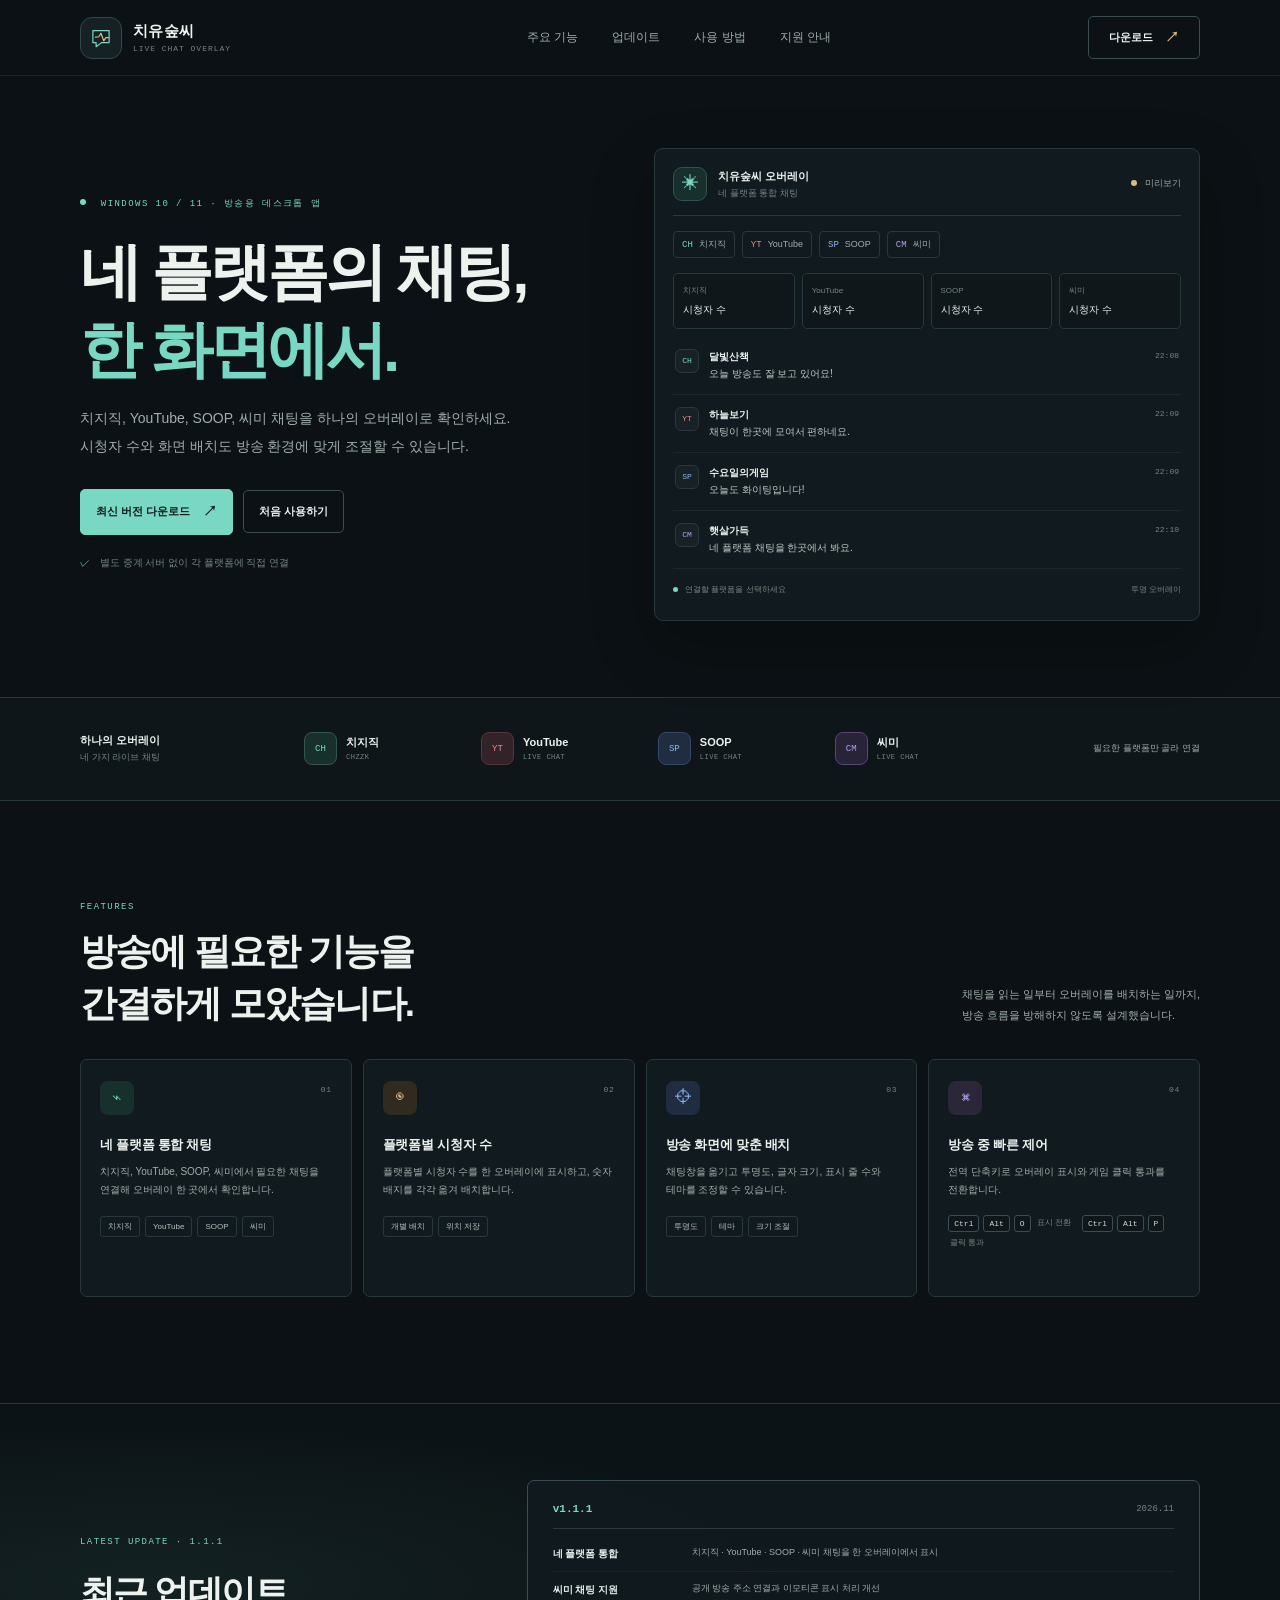
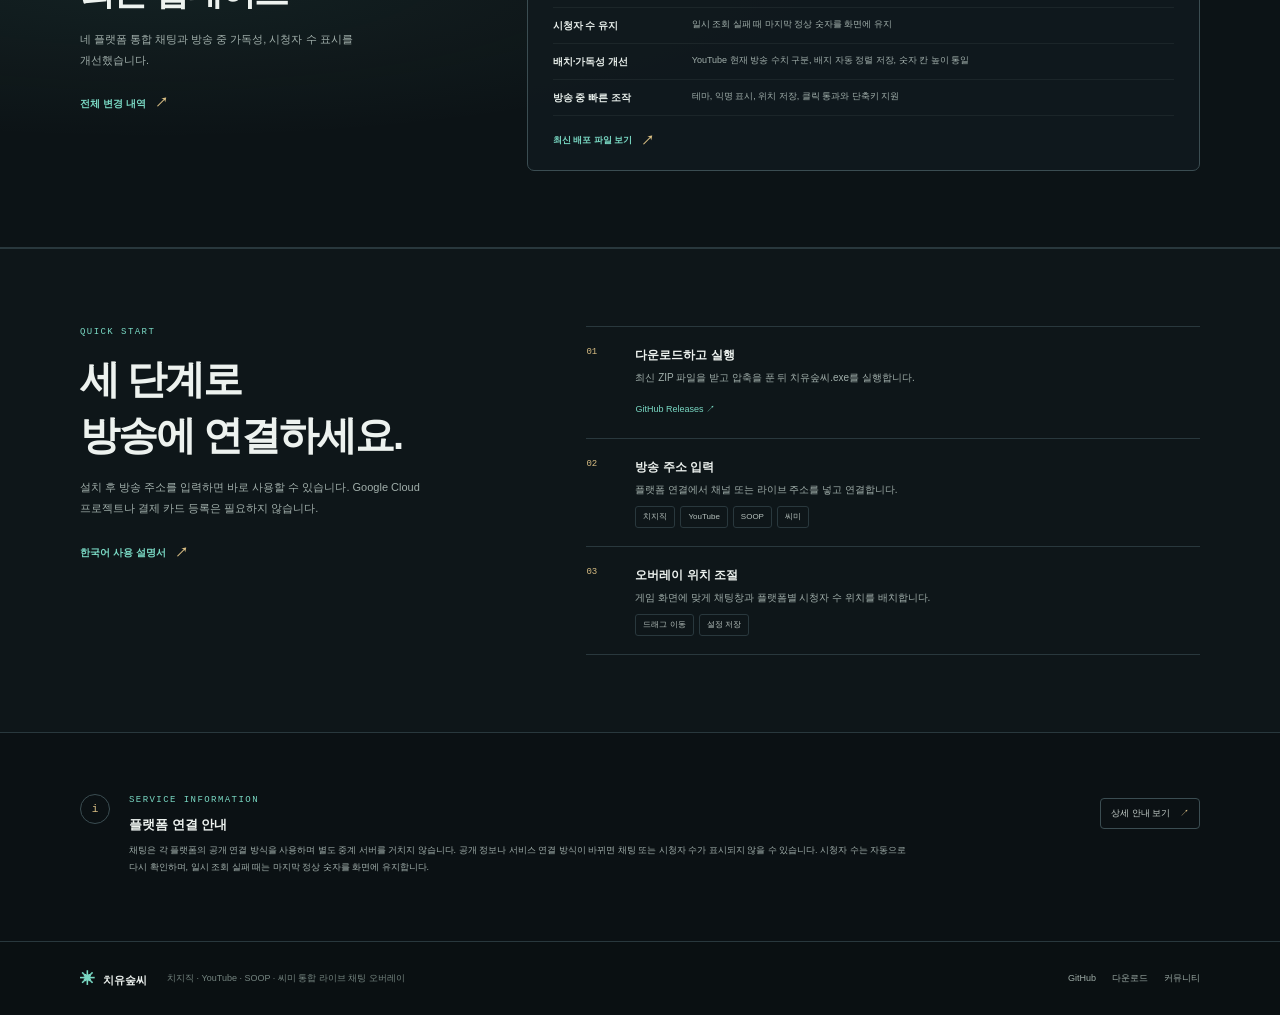
==== commit d13d5cd3: "docs: publish Chiyusup v1.1.1 update notes" ====
--- a/site/index.html
+++ b/site/index.html
@@ -1,136 +1,158 @@
-<!doctype html>
-<html lang="ko">
-<head>
-  <meta charset="utf-8">
-  <meta name="viewport" content="width=device-width, initial-scale=1">
-  <meta name="theme-color" content="#0b1114">
-  <meta name="description" content="치유숲은 치지직, YouTube, SOOP 채팅과 플랫폼별 시청자 수를 한 화면에서 보여주는 방송용 오버레이입니다.">
-  <meta property="og:title" content="치유숲 | 통합 라이브 채팅 오버레이">
-  <meta property="og:description" content="세 플랫폼 채팅과 시청자 수를 한 화면에서 확인하세요.">
-  <meta property="og:type" content="website">
-  <title>치유숲 | 통합 라이브 채팅 오버레이</title>
-  <link rel="icon" href="data:image/svg+xml,%3Csvg xmlns='http://www.w3.org/2000/svg' viewBox='0 0 64 64'%3E%3Crect width='64' height='64' rx='16' fill='%23172225'/%3E%3Cpath d='M17 17h30v24H32L21 49v-8h-4z' fill='none' stroke='%2379d8c3' stroke-width='3' stroke-linejoin='round'/%3E%3Cpath d='m22 30 6-1 4-7 5 13 4-6h3' fill='none' stroke='%23d8bd83' stroke-width='2.5' stroke-linecap='round' stroke-linejoin='round'/%3E%3C/svg%3E">
-  <link rel="stylesheet" href="style.css">
-</head>
-<body>
-  <header class="site-header">
-    <div class="container header-inner">
-      <a class="brand" href="#home" aria-label="치유숲 홈">
-        <span class="brand-symbol" aria-hidden="true">
-          <svg viewBox="0 0 48 48" fill="none"><path d="M9 10.5h30v22H25l-10 7.5v-7.5H9z" stroke="currentColor" stroke-width="2.2" stroke-linejoin="round"/><path d="m14 22.5 6-.8 4-6.5 5 14 4-6h5" stroke="#d8bd83" stroke-width="2.2" stroke-linecap="round" stroke-linejoin="round"/></svg>
-        </span>
-        <span class="brand-label"><strong>치유숲</strong><small>LIVE CHAT OVERLAY</small></span>
-      </a>
-      <nav class="main-nav" aria-label="주 메뉴">
-        <a href="#features">주요 기능</a>
-        <a href="#guide">사용 방법</a>
-        <a href="#support">지원 안내</a>
-      </nav>
-      <a class="header-cta" href="https://github.com/alleyhos/Chzzk_Youtube_Soop_Overlay/releases/latest">다운로드 <span aria-hidden="true">↗</span></a>
-    </div>
-  </header>
-
-  <main id="home">
-    <section class="hero container">
-      <div class="hero-copy">
-        <p class="eyebrow"><span class="status-dot"></span> WINDOWS 10 / 11 · 방송용 데스크톱 앱</p>
-        <h1>세 플랫폼의 채팅,<br><span>한 화면에서.</span></h1>
-        <p class="hero-description">치지직, YouTube, SOOP 채팅을 하나의 오버레이로 확인하세요. 시청자 수와 화면 배치도 방송 환경에 맞게 조절할 수 있습니다.</p>
-        <div class="hero-actions">
-          <a class="button button-primary" href="https://github.com/alleyhos/Chzzk_Youtube_Soop_Overlay/releases/latest">최신 버전 다운로드 <span aria-hidden="true">↗</span></a>
-          <a class="button button-secondary" href="#guide">처음 사용하기</a>
-        </div>
-        <div class="hero-trust"><span aria-hidden="true">✓</span> 별도 중계 서버 없이 각 플랫폼에 직접 연결</div>
-      </div>
-
-      <div class="product-preview" aria-label="치유숲 오버레이 예시 화면">
-        <div class="preview-heading">
-          <div class="preview-app-icon" aria-hidden="true">✳</div>
-          <div class="preview-heading-text"><strong>치유숲 오버레이</strong><span>통합 채팅 미리보기</span></div>
-          <span class="preview-live"><i></i> 미리보기</span>
-        </div>
-        <div class="preview-platforms" aria-label="지원 플랫폼">
-          <span class="platform-chip chzzk"><b>CH</b> 치지직</span>
-          <span class="platform-chip youtube"><b>YT</b> YouTube</span>
-          <span class="platform-chip soop"><b>SP</b> SOOP</span>
-        </div>
-        <div class="preview-metrics">
-          <div><span>치지직 시청자</span><strong>표시 설정</strong></div>
-          <div><span>YouTube 시청자</span><strong>표시 설정</strong></div>
-          <div><span>SOOP 시청자</span><strong>표시 설정</strong></div>
-        </div>
-        <div class="preview-messages">
-          <article class="preview-message"><span class="message-platform chzzk">CH</span><p><b>달빛산책</b><span>오늘 방송도 잘 보고 있어요!</span></p><time>22:08</time></article>
-          <article class="preview-message"><span class="message-platform youtube">YT</span><p><b>하늘보기</b><span>채팅이 한곳에 모여서 편하네요.</span></p><time>22:09</time></article>
-          <article class="preview-message"><span class="message-platform soop">SP</span><p><b>수요일의게임</b><span>오늘도 화이팅입니다!</span></p><time>22:09</time></article>
-        </div>
-        <div class="preview-footer"><span><i></i> 연결할 플랫폼을 선택하세요</span><span>투명 오버레이</span></div>
-      </div>
-    </section>
-
-    <section class="platform-band" aria-label="지원 플랫폼">
-      <div class="container platform-band-inner">
-        <p class="platform-band-title">하나의 오버레이<br><span>세 가지 라이브 채팅</span></p>
-        <div class="platform-name"><span class="platform-logo chzzk">CH</span><span>치지직<small>CHZZK</small></span></div>
-        <div class="platform-name"><span class="platform-logo youtube">YT</span><span>YouTube<small>LIVE CHAT</small></span></div>
-        <div class="platform-name"><span class="platform-logo soop">SP</span><span>SOOP<small>LIVE CHAT</small></span></div>
-        <p class="platform-band-note">필요한 플랫폼만 골라 연결</p>
-      </div>
-    </section>
-
-    <section class="section container" id="features">
-      <div class="section-heading">
-        <div><p class="eyebrow">FEATURES</p><h2>방송에 필요한 기능을<br>간결하게 모았습니다.</h2></div>
-        <p class="section-intro">채팅을 읽는 일부터 오버레이를 배치하는 일까지,<br>방송 흐름을 방해하지 않도록 설계했습니다.</p>
-      </div>
-      <div class="feature-grid">
-        <article class="feature-card">
-          <span class="feature-number">01</span><span class="feature-icon icon-mint" aria-hidden="true">⌁</span>
-          <h3>세 플랫폼 통합 채팅</h3><p>치지직, YouTube, SOOP에서 필요한 채팅만 연결해 오버레이 한 곳에서 확인합니다.</p>
-          <div class="feature-tags"><span>치지직</span><span>YouTube</span><span>SOOP</span></div>
-        </article>
-        <article class="feature-card">
-          <span class="feature-number">02</span><span class="feature-icon icon-gold" aria-hidden="true">◉</span>
-          <h3>플랫폼별 시청자 수</h3><p>세 플랫폼의 시청자 수를 오버레이에 함께 표시하고, 각 숫자의 위치를 따로 조절합니다.</p>
-          <div class="feature-tags"><span>개별 배치</span><span>위치 저장</span></div>
-        </article>
-        <article class="feature-card">
-          <span class="feature-number">03</span><span class="feature-icon icon-blue" aria-hidden="true">⌖</span>
-          <h3>방송 화면에 맞춘 배치</h3><p>채팅창을 옮기고 투명도, 글자 크기, 표시 줄 수와 테마를 조정할 수 있습니다.</p>
-          <div class="feature-tags"><span>투명도</span><span>테마</span><span>크기 조절</span></div>
-        </article>
-        <article class="feature-card">
-          <span class="feature-number">04</span><span class="feature-icon icon-lilac" aria-hidden="true">⌘</span>
-          <h3>방송 중 빠른 제어</h3><p>전역 단축키로 오버레이 표시와 게임 클릭 통과를 전환합니다.</p>
-          <div class="shortcut-list"><kbd>Ctrl</kbd><kbd>Alt</kbd><kbd>O</kbd><span>표시 전환</span><kbd>Ctrl</kbd><kbd>Alt</kbd><kbd>P</kbd><span>클릭 통과</span></div>
-        </article>
-      </div>
-    </section>
-
-    <section class="guide-section" id="guide">
-      <div class="container guide-layout">
-        <div class="guide-heading"><p class="eyebrow">QUICK START</p><h2>세 단계로<br>방송에 연결하세요.</h2><p>설치 후 방송 주소를 입력하면 바로 사용할 수 있습니다. Google Cloud 프로젝트나 결제 카드 등록은 필요하지 않습니다.</p><a class="text-link" href="README-KO.txt">한국어 사용 설명서 <span aria-hidden="true">↗</span></a></div>
-        <ol class="steps">
-          <li><span class="step-index">01</span><div><h3>다운로드하고 실행</h3><p>최신 ZIP 파일을 받고 압축을 푼 뒤 `치유숲.exe`를 실행합니다.</p><a href="https://github.com/alleyhos/Chzzk_Youtube_Soop_Overlay/releases/latest">GitHub Releases ↗</a></div></li>
-          <li><span class="step-index">02</span><div><h3>방송 주소 입력</h3><p>플랫폼 연결에서 채널 또는 라이브 주소를 넣고 연결합니다.</p><div class="step-tags"><span>치지직</span><span>YouTube</span><span>SOOP</span></div></div></li>
-          <li><span class="step-index">03</span><div><h3>오버레이 위치 조절</h3><p>게임 화면에 맞게 채팅창과 플랫폼별 시청자 수 위치를 배치합니다.</p><div class="step-tags"><span>드래그 이동</span><span>설정 저장</span></div></div></li>
-        </ol>
-      </div>
-    </section>
-
-    <section class="support-section container" id="support">
-      <div class="support-icon" aria-hidden="true">i</div>
-      <div class="support-copy"><p class="eyebrow">SERVICE INFORMATION</p><h2>플랫폼 연결 안내</h2><p>채팅은 각 플랫폼의 공개 웹 채팅 연결을 사용하며 별도 중계 서버를 거치지 않습니다. 플랫폼에서 공개 정보를 제공하지 않거나 서비스 연결 방식이 바뀌면 채팅 또는 시청자 수가 표시되지 않을 수 있습니다. 시청자 수는 30초 간격으로 새로 확인합니다.</p></div>
-      <a class="support-link" href="README-KO.txt">상세 안내 보기 <span aria-hidden="true">↗</span></a>
-    </section>
-  </main>
-
-  <footer class="site-footer">
-    <div class="container footer-inner">
-      <a class="footer-brand" href="#home"><span aria-hidden="true">✳</span> 치유숲</a>
-      <p>치지직 · YouTube · SOOP 통합 라이브 채팅 오버레이</p>
-      <div class="footer-links"><a href="https://github.com/alleyhos/Chzzk_Youtube_Soop_Overlay">GitHub</a><a href="https://github.com/alleyhos/Chzzk_Youtube_Soop_Overlay/releases/latest">다운로드</a><a href="https://discord.gg/78nkBt5e9S">커뮤니티</a></div>
-    </div>
-  </footer>
-</body>
-</html>
+<!doctype html>
+<html lang="ko">
+<head>
+  <meta charset="utf-8">
+  <meta name="viewport" content="width=device-width, initial-scale=1">
+  <meta name="theme-color" content="#0b1114">
+  <meta name="description" content="치유숲씨는 치지직, YouTube, SOOP, 씨미 채팅을 하나의 방송용 오버레이로 모아 보여줍니다.">
+  <meta property="og:title" content="치유숲씨 | 통합 라이브 채팅 오버레이">
+  <meta property="og:description" content="네 플랫폼 채팅과 시청자 수를 한 화면에서 확인하세요.">
+  <meta property="og:type" content="website">
+  <title>치유숲씨 | 통합 라이브 채팅 오버레이</title>
+  <link rel="icon" href="data:image/svg+xml,%3Csvg xmlns='http://www.w3.org/2000/svg' viewBox='0 0 64 64'%3E%3Crect width='64' height='64' rx='16' fill='%23172225'/%3E%3Cpath d='M17 17h30v24H32L21 49v-8h-4z' fill='none' stroke='%2379d8c3' stroke-width='3' stroke-linejoin='round'/%3E%3Cpath d='m22 30 6-1 4-7 5 13 4-6h3' fill='none' stroke='%23d8bd83' stroke-width='2.5' stroke-linecap='round' stroke-linejoin='round'/%3E%3C/svg%3E">
+  <link rel="stylesheet" href="style.css">
+</head>
+<body>
+  <header class="site-header">
+    <div class="container header-inner">
+      <a class="brand" href="#home" aria-label="치유숲씨 홈">
+        <span class="brand-symbol" aria-hidden="true">
+          <svg viewBox="0 0 48 48" fill="none"><path d="M9 10.5h30v22H25l-10 7.5v-7.5H9z" stroke="currentColor" stroke-width="2.2" stroke-linejoin="round"/><path d="m14 22.5 6-.8 4-6.5 5 14 4-6h5" stroke="#d8bd83" stroke-width="2.2" stroke-linecap="round" stroke-linejoin="round"/></svg>
+        </span>
+        <span class="brand-label"><strong>치유숲씨</strong><small>LIVE CHAT OVERLAY</small></span>
+      </a>
+      <nav class="main-nav" aria-label="주 메뉴">
+        <a href="#features">주요 기능</a>
+        <a href="#updates">업데이트</a>
+        <a href="#guide">사용 방법</a>
+        <a href="#support">지원 안내</a>
+      </nav>
+      <a class="header-cta" href="https://github.com/alleyhos/Chzzk_Youtube_Soop_Overlay/releases/latest">다운로드 <span aria-hidden="true">↗</span></a>
+    </div>
+  </header>
+
+  <main id="home">
+    <section class="hero container">
+      <div class="hero-copy">
+        <p class="eyebrow"><span class="status-dot"></span> WINDOWS 10 / 11 · 방송용 데스크톱 앱</p>
+        <h1>네 플랫폼의 채팅,<br><span>한 화면에서.</span></h1>
+        <p class="hero-description">치지직, YouTube, SOOP, 씨미 채팅을 하나의 오버레이로 확인하세요. 시청자 수와 화면 배치도 방송 환경에 맞게 조절할 수 있습니다.</p>
+        <div class="hero-actions">
+          <a class="button button-primary" href="https://github.com/alleyhos/Chzzk_Youtube_Soop_Overlay/releases/latest">최신 버전 다운로드 <span aria-hidden="true">↗</span></a>
+          <a class="button button-secondary" href="#guide">처음 사용하기</a>
+        </div>
+        <div class="hero-trust"><span aria-hidden="true">✓</span> 별도 중계 서버 없이 각 플랫폼에 직접 연결</div>
+      </div>
+
+      <div class="product-preview" aria-label="치유숲씨 오버레이 예시 화면">
+        <div class="preview-heading">
+          <div class="preview-app-icon" aria-hidden="true">✳</div>
+          <div class="preview-heading-text"><strong>치유숲씨 오버레이</strong><span>네 플랫폼 통합 채팅</span></div>
+          <span class="preview-live"><i></i> 미리보기</span>
+        </div>
+        <div class="preview-platforms" aria-label="지원 플랫폼">
+          <span class="platform-chip chzzk"><b>CH</b> 치지직</span>
+          <span class="platform-chip youtube"><b>YT</b> YouTube</span>
+          <span class="platform-chip soop"><b>SP</b> SOOP</span>
+          <span class="platform-chip cime"><b>CM</b> 씨미</span>
+        </div>
+        <div class="preview-metrics">
+          <div><span>치지직</span><strong>시청자 수</strong></div>
+          <div><span>YouTube</span><strong>시청자 수</strong></div>
+          <div><span>SOOP</span><strong>시청자 수</strong></div>
+          <div><span>씨미</span><strong>시청자 수</strong></div>
+        </div>
+        <div class="preview-messages">
+          <article class="preview-message"><span class="message-platform chzzk">CH</span><p><b>달빛산책</b><span>오늘 방송도 잘 보고 있어요!</span></p><time>22:08</time></article>
+          <article class="preview-message"><span class="message-platform youtube">YT</span><p><b>하늘보기</b><span>채팅이 한곳에 모여서 편하네요.</span></p><time>22:09</time></article>
+          <article class="preview-message"><span class="message-platform soop">SP</span><p><b>수요일의게임</b><span>오늘도 화이팅입니다!</span></p><time>22:09</time></article>
+          <article class="preview-message"><span class="message-platform cime">CM</span><p><b>햇살가득</b><span>네 플랫폼 채팅을 한곳에서 봐요.</span></p><time>22:10</time></article>
+        </div>
+        <div class="preview-footer"><span><i></i> 연결할 플랫폼을 선택하세요</span><span>투명 오버레이</span></div>
+      </div>
+    </section>
+
+    <section class="platform-band" aria-label="지원 플랫폼">
+      <div class="container platform-band-inner">
+        <p class="platform-band-title">하나의 오버레이<br><span>네 가지 라이브 채팅</span></p>
+        <div class="platform-name"><span class="platform-logo chzzk">CH</span><span>치지직<small>CHZZK</small></span></div>
+        <div class="platform-name"><span class="platform-logo youtube">YT</span><span>YouTube<small>LIVE CHAT</small></span></div>
+        <div class="platform-name"><span class="platform-logo soop">SP</span><span>SOOP<small>LIVE CHAT</small></span></div>
+        <div class="platform-name"><span class="platform-logo cime">CM</span><span>씨미<small>LIVE CHAT</small></span></div>
+        <p class="platform-band-note">필요한 플랫폼만 골라 연결</p>
+      </div>
+    </section>
+
+    <section class="section container" id="features">
+      <div class="section-heading">
+        <div><p class="eyebrow">FEATURES</p><h2>방송에 필요한 기능을<br>간결하게 모았습니다.</h2></div>
+        <p class="section-intro">채팅을 읽는 일부터 오버레이를 배치하는 일까지,<br>방송 흐름을 방해하지 않도록 설계했습니다.</p>
+      </div>
+      <div class="feature-grid">
+        <article class="feature-card">
+          <span class="feature-number">01</span><span class="feature-icon icon-mint" aria-hidden="true">⌁</span>
+          <h3>네 플랫폼 통합 채팅</h3><p>치지직, YouTube, SOOP, 씨미에서 필요한 채팅을 연결해 오버레이 한 곳에서 확인합니다.</p>
+          <div class="feature-tags"><span>치지직</span><span>YouTube</span><span>SOOP</span><span>씨미</span></div>
+        </article>
+        <article class="feature-card">
+          <span class="feature-number">02</span><span class="feature-icon icon-gold" aria-hidden="true">◉</span>
+          <h3>플랫폼별 시청자 수</h3><p>플랫폼별 시청자 수를 한 오버레이에 표시하고, 숫자 배지를 각각 옮겨 배치합니다.</p>
+          <div class="feature-tags"><span>개별 배치</span><span>위치 저장</span></div>
+        </article>
+        <article class="feature-card">
+          <span class="feature-number">03</span><span class="feature-icon icon-blue" aria-hidden="true">⌖</span>
+          <h3>방송 화면에 맞춘 배치</h3><p>채팅창을 옮기고 투명도, 글자 크기, 표시 줄 수와 테마를 조정할 수 있습니다.</p>
+          <div class="feature-tags"><span>투명도</span><span>테마</span><span>크기 조절</span></div>
+        </article>
+        <article class="feature-card">
+          <span class="feature-number">04</span><span class="feature-icon icon-lilac" aria-hidden="true">⌘</span>
+          <h3>방송 중 빠른 제어</h3><p>전역 단축키로 오버레이 표시와 게임 클릭 통과를 전환합니다.</p>
+          <div class="shortcut-list"><kbd>Ctrl</kbd><kbd>Alt</kbd><kbd>O</kbd><span>표시 전환</span><kbd>Ctrl</kbd><kbd>Alt</kbd><kbd>P</kbd><span>클릭 통과</span></div>
+        </article>
+      </div>
+    </section>
+
+    <section class="updates-section" id="updates">
+      <div class="container updates-layout">
+        <div class="updates-heading"><p class="eyebrow">LATEST UPDATE · 1.1.1</p><h2>최근 업데이트</h2><p>네 플랫폼 통합 채팅과 방송 중 가독성, 시청자 수 표시를 개선했습니다.</p><a class="text-link" href="CHANGELOG-KO.md">전체 변경 내역 <span aria-hidden="true">↗</span></a></div>
+        <div class="updates-card">
+          <div class="updates-card-top"><span class="updates-version">v1.1.1</span><span>2026.11</span></div>
+          <ul>
+            <li><b>네 플랫폼 통합</b><span>치지직 · YouTube · SOOP · 씨미 채팅을 한 오버레이에서 표시</span></li>
+            <li><b>씨미 채팅 지원</b><span>공개 방송 주소 연결과 이모티콘 표시 처리 개선</span></li>
+            <li><b>시청자 수 유지</b><span>일시 조회 실패 때 마지막 정상 숫자를 화면에 유지</span></li>
+            <li><b>배치·가독성 개선</b><span>YouTube 현재 방송 수치 구분, 배지 자동 정렬 저장, 숫자 칸 높이 통일</span></li>
+            <li><b>방송 중 빠른 조작</b><span>테마, 익명 표시, 위치 저장, 클릭 통과와 단축키 지원</span></li>
+          </ul>
+          <a class="updates-download" href="https://github.com/alleyhos/Chzzk_Youtube_Soop_Overlay/releases/latest">최신 배포 파일 보기 <span aria-hidden="true">↗</span></a>
+        </div>
+      </div>
+    </section>
+
+    <section class="guide-section" id="guide">
+      <div class="container guide-layout">
+        <div class="guide-heading"><p class="eyebrow">QUICK START</p><h2>세 단계로<br>방송에 연결하세요.</h2><p>설치 후 방송 주소를 입력하면 바로 사용할 수 있습니다. Google Cloud 프로젝트나 결제 카드 등록은 필요하지 않습니다.</p><a class="text-link" href="README-KO.txt">한국어 사용 설명서 <span aria-hidden="true">↗</span></a></div>
+        <ol class="steps">
+          <li><span class="step-index">01</span><div><h3>다운로드하고 실행</h3><p>최신 ZIP 파일을 받고 압축을 푼 뒤 치유숲씨.exe를 실행합니다.</p><a href="https://github.com/alleyhos/Chzzk_Youtube_Soop_Overlay/releases/latest">GitHub Releases ↗</a></div></li>
+          <li><span class="step-index">02</span><div><h3>방송 주소 입력</h3><p>플랫폼 연결에서 채널 또는 라이브 주소를 넣고 연결합니다.</p><div class="step-tags"><span>치지직</span><span>YouTube</span><span>SOOP</span><span>씨미</span></div></div></li>
+          <li><span class="step-index">03</span><div><h3>오버레이 위치 조절</h3><p>게임 화면에 맞게 채팅창과 플랫폼별 시청자 수 위치를 배치합니다.</p><div class="step-tags"><span>드래그 이동</span><span>설정 저장</span></div></div></li>
+        </ol>
+      </div>
+    </section>
+
+    <section class="support-section container" id="support">
+      <div class="support-icon" aria-hidden="true">i</div>
+      <div class="support-copy"><p class="eyebrow">SERVICE INFORMATION</p><h2>플랫폼 연결 안내</h2><p>채팅은 각 플랫폼의 공개 연결 방식을 사용하며 별도 중계 서버를 거치지 않습니다. 공개 정보나 서비스 연결 방식이 바뀌면 채팅 또는 시청자 수가 표시되지 않을 수 있습니다. 시청자 수는 자동으로 다시 확인하며, 일시 조회 실패 때는 마지막 정상 숫자를 화면에 유지합니다.</p></div>
+      <a class="support-link" href="README-KO.txt">상세 안내 보기 <span aria-hidden="true">↗</span></a>
+    </section>
+  </main>
+
+  <footer class="site-footer">
+    <div class="container footer-inner">
+      <a class="footer-brand" href="#home"><span aria-hidden="true">✳</span> 치유숲씨</a>
+      <p>치지직 · YouTube · SOOP · 씨미 통합 라이브 채팅 오버레이</p>
+      <div class="footer-links"><a href="https://github.com/alleyhos/Chzzk_Youtube_Soop_Overlay">GitHub</a><a href="https://github.com/alleyhos/Chzzk_Youtube_Soop_Overlay/releases/latest">다운로드</a><a href="https://discord.gg/78nkBt5e9S">커뮤니티</a></div>
+    </div>
+  </footer>
+</body>
+</html>
--- a/site/style.css
+++ b/site/style.css
@@ -1,239 +1,259 @@
-:root {
-  color-scheme: dark;
-  --page: #0b1114;
-  --surface: #111a1e;
-  --surface-raised: #172126;
-  --surface-soft: #0f171a;
-  --border: #29383d;
-  --border-strong: #3b4d52;
-  --text: #edf2ef;
-  --muted: #a1afab;
-  --subtle: #758580;
-  --mint: #79d8c3;
-  --gold: #d8bd83;
-  --coral: #ed898f;
-  --blue: #91b7ef;
-  --lilac: #b5a3ea;
-  --sans: "Pretendard", "Malgun Gothic", "Apple SD Gothic Neo", "Segoe UI", sans-serif;
-  --mono: "Cascadia Mono", "Consolas", monospace;
-}
-
-* { box-sizing: border-box; }
-html { scroll-behavior: smooth; }
-body {
-  margin: 0;
-  background: var(--page);
-  color: var(--text);
-  font-family: var(--sans);
-  font-size: 15px;
-  line-height: 1.7;
-  word-break: keep-all;
-  -webkit-font-smoothing: antialiased;
-}
-a { color: inherit; text-decoration: none; }
-button, a { -webkit-tap-highlight-color: transparent; }
-.container { width: min(1120px, calc(100% - 56px)); margin-inline: auto; }
-
-.site-header {
-  height: 76px;
-  border-bottom: 1px solid rgba(237, 242, 239, .08);
-  background: var(--page);
-}
-.header-inner { height: 100%; display: flex; align-items: center; justify-content: space-between; gap: 28px; }
-.brand { min-width: 190px; display: inline-flex; align-items: center; gap: 11px; }
-.brand-symbol {
-  width: 42px; height: 42px; flex: 0 0 42px; display: grid; place-items: center;
-  border: 1px solid #34474a; border-radius: 12px; background: #152124; color: var(--mint);
-}
-.brand-symbol svg { width: 26px; height: 26px; }
-.brand-label { display: grid; line-height: 1.2; }
-.brand-label strong { font-size: 15px; font-weight: 700; letter-spacing: .02em; }
-.brand-label small { margin-top: 4px; color: var(--subtle); font: 8px/1.2 var(--mono); letter-spacing: .12em; }
-.main-nav { display: flex; align-items: center; gap: 34px; color: var(--muted); font-size: 12px; }
-.main-nav a, .footer-links a { transition: color .18s ease; }
-.main-nav a:hover, .footer-links a:hover { color: var(--mint); }
-.header-cta {
-  min-width: 112px; display: inline-flex; justify-content: center; align-items: center; gap: 12px;
-  padding: 9px 13px; border: 1px solid var(--border-strong); border-radius: 5px;
-  font-size: 11px; font-weight: 600; transition: border-color .18s ease, color .18s ease;
-}
-.header-cta span { color: var(--gold); font-size: 14px; }
-.header-cta:hover { border-color: var(--mint); color: var(--mint); }
-
-.hero {
-  min-height: 570px; padding-block: 72px 76px; display: grid;
-  grid-template-columns: minmax(0, .96fr) minmax(390px, 1.04fr); align-items: center; gap: 70px;
-}
-.hero-copy { min-width: 0; }
-.eyebrow { margin: 0; color: var(--mint); font: 9px/1.5 var(--mono); letter-spacing: .16em; }
-.status-dot { width: 6px; height: 6px; display: inline-block; margin: 0 8px 1px 0; border-radius: 50%; background: var(--mint); }
-.hero h1 { margin: 22px 0 17px; font-size: clamp(42px, 5vw, 62px); line-height: 1.25; letter-spacing: -.065em; font-weight: 700; }
-.hero h1 span { color: var(--mint); }
-.hero-description { max-width: 470px; margin: 0; color: var(--muted); font-size: 14px; line-height: 1.95; }
-.hero-actions { display: flex; flex-wrap: wrap; align-items: center; gap: 10px; margin-top: 29px; }
-.button { min-height: 43px; padding: 10px 15px; display: inline-flex; justify-content: center; align-items: center; gap: 13px; border-radius: 5px; font-size: 11px; font-weight: 600; transition: background .18s ease, border-color .18s ease, transform .18s ease; }
-.button:hover { transform: translateY(-1px); }
-.button-primary { border: 1px solid var(--mint); background: var(--mint); color: #101919; }
-.button-primary:hover { background: #95e4d3; }
-.button-primary span { font-size: 14px; }
-.button-secondary { border: 1px solid var(--border-strong); color: var(--text); }
-.button-secondary:hover { border-color: var(--mint); color: var(--mint); }
-.hero-trust { margin-top: 19px; color: var(--subtle); font-size: 10px; }
-.hero-trust span { margin-right: 7px; color: var(--mint); }
-
-.product-preview {
-  min-width: 0; padding: 18px; border: 1px solid var(--border); border-radius: 9px;
-  background: var(--surface); box-shadow: 0 24px 64px rgba(0, 0, 0, .22);
-}
-.preview-heading { min-height: 48px; display: flex; align-items: center; gap: 11px; padding-bottom: 14px; border-bottom: 1px solid var(--border); }
-.preview-app-icon { width: 34px; height: 34px; flex: 0 0 34px; display: grid; place-items: center; border: 1px solid #34534d; border-radius: 9px; background: #18302c; color: var(--mint); font-size: 17px; }
-.preview-heading-text { min-width: 0; display: grid; line-height: 1.35; }
-.preview-heading-text strong { font-size: 11px; }
-.preview-heading-text span { margin-top: 3px; color: var(--subtle); font-size: 9px; }
-.preview-live { margin-left: auto; color: var(--muted); font-size: 9px; white-space: nowrap; }
-.preview-live i, .preview-footer i { width: 6px; height: 6px; display: inline-block; margin-right: 5px; border-radius: 50%; background: var(--gold); }
-.preview-platforms { display: flex; flex-wrap: wrap; gap: 7px; padding: 15px 0; }
-.platform-chip { min-height: 27px; display: inline-flex; align-items: center; gap: 6px; padding: 4px 8px; border: 1px solid var(--border); border-radius: 4px; color: var(--muted); font-size: 9px; }
-.platform-chip b { font: 9px var(--mono); }
-.chzzk b, .message-platform.chzzk { color: var(--mint); }
-.youtube b, .message-platform.youtube { color: var(--coral); }
-.soop b, .message-platform.soop { color: var(--blue); }
-.preview-metrics { display: grid; grid-template-columns: repeat(3, minmax(0, 1fr)); gap: 7px; }
-.preview-metrics > div { min-width: 0; padding: 10px 9px; border: 1px solid var(--border); border-radius: 5px; background: var(--surface-soft); }
-.preview-metrics span, .preview-metrics strong { display: block; overflow-wrap: anywhere; }
-.preview-metrics span { color: var(--subtle); font-size: 8px; }
-.preview-metrics strong { margin-top: 3px; color: var(--text); font-size: 10px; font-weight: 500; }
-.preview-messages { margin-top: 8px; }
-.preview-message { min-width: 0; display: grid; grid-template-columns: 25px minmax(0, 1fr) auto; align-items: start; gap: 9px; padding: 12px 2px; border-bottom: 1px solid rgba(237, 242, 239, .06); }
-.message-platform { width: 24px; height: 24px; display: grid; place-items: center; border: 1px solid var(--border); border-radius: 6px; background: var(--surface-raised); font: 8px var(--mono); }
-.preview-message p { min-width: 0; margin: 0; display: grid; line-height: 1.55; }
-.preview-message p b { font-size: 10px; font-weight: 600; }
-.preview-message p span { margin-top: 2px; color: #c1cbc7; font-size: 10px; overflow-wrap: anywhere; }
-.preview-message time { padding-top: 2px; color: var(--subtle); font: 8px var(--mono); white-space: nowrap; }
-.preview-footer { min-height: 33px; display: flex; flex-wrap: wrap; justify-content: space-between; align-items: center; gap: 6px 14px; padding-top: 10px; color: var(--subtle); font-size: 8px; }
-.preview-footer i { width: 5px; height: 5px; background: var(--mint); }
-
-.platform-band { border-block: 1px solid var(--border); background: #0e1619; }
-.platform-band-inner { min-height: 102px; display: grid; grid-template-columns: 1.3fr repeat(3, 1fr) 1.2fr; align-items: center; gap: 24px; }
-.platform-band-title { margin: 0; color: var(--text); font-size: 11px; line-height: 1.45; font-weight: 600; }
-.platform-band-title span { color: var(--subtle); font-size: 9px; font-weight: 400; }
-.platform-name { min-width: 0; display: flex; align-items: center; gap: 9px; font-size: 11px; font-weight: 600; }
-.platform-logo { width: 33px; height: 33px; flex: 0 0 33px; display: grid; place-items: center; border: 1px solid var(--border); border-radius: 8px; font: 9px var(--mono); }
-.platform-logo.chzzk { border-color: #31574f; background: #18302c; color: var(--mint); }
-.platform-logo.youtube { border-color: #55353b; background: #332328; color: var(--coral); }
-.platform-logo.soop { border-color: #344965; background: #202d40; color: var(--blue); }
-.platform-name > span:last-child { min-width: 0; display: grid; line-height: 1.25; }
-.platform-name small { margin-top: 4px; color: var(--subtle); font: 7px var(--mono); letter-spacing: .07em; }
-.platform-band-note { justify-self: end; margin: 0; color: var(--muted); font-size: 9px; }
-
-.section { padding-block: 100px 106px; }
-.section-heading { display: flex; justify-content: space-between; align-items: end; gap: 32px; margin-bottom: 29px; }
-.section-heading h2, .guide-heading h2 { margin: 12px 0 0; font-size: clamp(27px, 3.2vw, 37px); line-height: 1.4; letter-spacing: -.05em; }
-.section-intro { margin: 0 0 4px; color: var(--muted); font-size: 11px; line-height: 1.9; }
-.feature-grid { display: grid; grid-template-columns: repeat(4, minmax(0, 1fr)); gap: 11px; }
-.feature-card { min-width: 0; min-height: 238px; position: relative; padding: 21px 19px; border: 1px solid var(--border); border-radius: 7px; background: var(--surface); }
-.feature-number { position: absolute; top: 25px; right: 19px; color: var(--subtle); font: 8px var(--mono); letter-spacing: .08em; }
-.feature-icon { width: 34px; height: 34px; display: grid; place-items: center; border-radius: 8px; font-size: 17px; }
-.icon-mint { background: #18302c; color: var(--mint); }
-.icon-gold { background: #302a1f; color: var(--gold); }
-.icon-blue { background: #202d40; color: var(--blue); }
-.icon-lilac { background: #2b2638; color: var(--lilac); }
-.feature-card h3 { margin: 19px 0 7px; font-size: 13px; letter-spacing: -.02em; }
-.feature-card p { margin: 0; color: var(--muted); font-size: 10px; line-height: 1.85; }
-.feature-tags, .step-tags { display: flex; flex-wrap: wrap; gap: 5px; margin-top: 16px; }
-.feature-tags span, .step-tags span { padding: 3px 7px; border: 1px solid var(--border); border-radius: 3px; color: #b6c1bd; font-size: 8px; }
-.shortcut-list { display: flex; flex-wrap: wrap; align-items: center; gap: 4px; margin-top: 15px; color: var(--subtle); font-size: 8px; }
-.shortcut-list kbd { padding: 3px 5px; border: 1px solid var(--border-strong); border-radius: 3px; background: var(--surface-soft); color: #d2dbd7; font: 8px var(--mono); }
-.shortcut-list span { margin: 0 7px 0 2px; }
-
-.guide-section { padding-block: 77px; border-block: 1px solid var(--border); background: #0e1619; }
-.guide-layout { display: grid; grid-template-columns: minmax(230px, .82fr) minmax(0, 1.18fr); gap: 80px; }
-.guide-heading h2 { font-size: clamp(28px, 3.4vw, 40px); }
-.guide-heading > p:not(.eyebrow) { max-width: 350px; margin: 14px 0 19px; color: var(--muted); font-size: 11px; line-height: 1.9; }
-.text-link { display: inline-flex; align-items: center; gap: 9px; color: var(--mint); font-size: 10px; font-weight: 600; }
-.text-link:hover { color: #a3ebdc; }
-.text-link span { color: var(--gold); font-size: 13px; }
-.steps { margin: 0; padding: 0; list-style: none; border-top: 1px solid var(--border); }
-.steps li { display: grid; grid-template-columns: 36px minmax(0, 1fr); gap: 13px; padding: 18px 0; border-bottom: 1px solid var(--border); }
-.step-index { padding-top: 2px; color: var(--gold); font: 9px var(--mono); }
-.steps h3 { margin: 0; font-size: 12px; }
-.steps p { margin: 4px 0 7px; color: var(--muted); font-size: 10px; line-height: 1.8; }
-.steps a { color: var(--mint); font-size: 9px; }
-.step-tags { margin-top: 7px; }
-
-.support-section { display: grid; grid-template-columns: 34px minmax(0, 1fr) auto; align-items: start; gap: 15px; padding-block: 61px 65px; }
-.support-icon { width: 30px; height: 30px; display: grid; place-items: center; border: 1px solid var(--border-strong); border-radius: 50%; color: var(--gold); font: 11px var(--mono); }
-.support-copy h2 { margin: 7px 0 6px; font-size: 13px; }
-.support-copy > p:last-child { max-width: 780px; margin: 0; color: var(--muted); font-size: 9px; line-height: 1.9; }
-.support-link { margin-top: 4px; padding: 7px 10px; border: 1px solid var(--border-strong); border-radius: 4px; color: #c7d0cc; font-size: 9px; white-space: nowrap; }
-.support-link span { margin-left: 7px; color: var(--gold); }
-.support-link:hover { border-color: var(--mint); color: var(--mint); }
-
-.site-footer { border-top: 1px solid var(--border); background: #0a1012; }
-.footer-inner { min-height: 72px; display: flex; align-items: center; gap: 20px; }
-.footer-brand { color: var(--text); font-size: 11px; font-weight: 700; white-space: nowrap; }
-.footer-brand span { margin-right: 5px; color: var(--mint); font-size: 15px; }
-.footer-inner > p { margin: 0; color: var(--subtle); font-size: 9px; }
-.footer-links { margin-left: auto; display: flex; gap: 16px; color: #9eaca7; font-size: 9px; }
-
-@media (max-width: 940px) {
-  .hero { grid-template-columns: minmax(0, .9fr) minmax(340px, 1.1fr); gap: 34px; }
-  .platform-band-inner { grid-template-columns: repeat(3, 1fr); gap: 18px; padding-block: 18px; }
-  .platform-band-title { grid-column: 1 / 2; }
-  .platform-band-note { grid-column: 2 / 4; justify-self: start; }
-  .feature-grid { grid-template-columns: repeat(2, minmax(0, 1fr)); }
-  .feature-card { min-height: 212px; }
-  .guide-layout { gap: 42px; }
-}
-
-@media (max-width: 700px) {
-  .container { width: min(100% - 36px, 560px); }
-  .site-header { height: 68px; }
-  .brand { min-width: 0; }
-  .brand-symbol { width: 38px; height: 38px; flex-basis: 38px; }
-  .main-nav { display: none; }
-  .header-cta { min-width: 96px; padding: 8px 10px; }
-  .hero { min-height: 0; grid-template-columns: minmax(0, 1fr); gap: 37px; padding-block: 57px 50px; }
-  .hero h1 { font-size: clamp(39px, 10vw, 54px); }
-  .hero-description { max-width: 540px; }
-  .product-preview { width: 100%; }
-  .platform-band-inner { grid-template-columns: repeat(3, minmax(0, 1fr)); gap: 16px 10px; }
-  .platform-band-title { grid-column: 1 / -1; }
-  .platform-band-note { grid-column: 1 / -1; justify-self: start; }
-  .platform-name { gap: 7px; font-size: 10px; }
-  .platform-logo { width: 29px; height: 29px; flex-basis: 29px; }
-  .section { padding-block: 70px 75px; }
-  .section-heading { display: block; margin-bottom: 22px; }
-  .section-intro { margin-top: 12px; }
-  .guide-section { padding-block: 57px; }
-  .guide-layout { grid-template-columns: minmax(0, 1fr); gap: 32px; }
-  .support-section { grid-template-columns: 31px minmax(0, 1fr); gap: 12px; padding-block: 48px; }
-  .support-link { grid-column: 2; justify-self: start; }
-  .footer-inner { min-height: 0; flex-wrap: wrap; gap: 7px 14px; padding-block: 17px; }
-  .footer-inner > p { order: 3; flex-basis: 100%; }
-  .footer-links { margin-left: auto; }
-}
-
-@media (max-width: 430px) {
-  .container { width: calc(100% - 30px); }
-  body { font-size: 14px; }
-  .hero { padding-block: 45px 39px; }
-  .hero h1 { font-size: 39px; }
-  .hero-description { font-size: 12px; }
-  .hero-actions { align-items: stretch; }
-  .button { padding-inline: 11px; font-size: 10px; }
-  .product-preview { padding: 13px; }
-  .preview-metrics { gap: 5px; }
-  .preview-metrics > div { padding: 8px 6px; }
-  .preview-metrics span { font-size: 7px; }
-  .preview-metrics strong { font-size: 9px; }
-  .preview-message { grid-template-columns: 23px minmax(0, 1fr) auto; gap: 7px; }
-  .preview-message p span { font-size: 9px; }
-  .feature-grid { grid-template-columns: minmax(0, 1fr); }
-  .feature-card { min-height: 0; padding-bottom: 19px; }
-  .footer-links { gap: 10px; }
-}
-
-@media (prefers-reduced-motion: reduce) {
-  *, *::before, *::after { scroll-behavior: auto !important; transition-duration: .01ms !important; }
-}
+:root {
+  color-scheme: dark;
+  --page: #0b1114;
+  --surface: #111a1e;
+  --surface-raised: #172126;
+  --surface-soft: #0f171a;
+  --border: #29383d;
+  --border-strong: #3b4d52;
+  --text: #edf2ef;
+  --muted: #a1afab;
+  --subtle: #758580;
+  --mint: #79d8c3;
+  --gold: #d8bd83;
+  --coral: #ed898f;
+  --blue: #91b7ef;
+  --lilac: #b5a3ea;
+  --sans: "Pretendard", "Malgun Gothic", "Apple SD Gothic Neo", "Segoe UI", sans-serif;
+  --mono: "Cascadia Mono", "Consolas", monospace;
+}
+
+* { box-sizing: border-box; }
+html { scroll-behavior: smooth; }
+body {
+  margin: 0;
+  background: var(--page);
+  color: var(--text);
+  font-family: var(--sans);
+  font-size: 15px;
+  line-height: 1.7;
+  word-break: keep-all;
+  -webkit-font-smoothing: antialiased;
+}
+a { color: inherit; text-decoration: none; }
+button, a { -webkit-tap-highlight-color: transparent; }
+.container { width: min(1120px, calc(100% - 56px)); margin-inline: auto; }
+
+.site-header {
+  height: 76px;
+  border-bottom: 1px solid rgba(237, 242, 239, .08);
+  background: var(--page);
+}
+.header-inner { height: 100%; display: flex; align-items: center; justify-content: space-between; gap: 28px; }
+.brand { min-width: 190px; display: inline-flex; align-items: center; gap: 11px; }
+.brand-symbol {
+  width: 42px; height: 42px; flex: 0 0 42px; display: grid; place-items: center;
+  border: 1px solid #34474a; border-radius: 12px; background: #152124; color: var(--mint);
+}
+.brand-symbol svg { width: 26px; height: 26px; }
+.brand-label { display: grid; line-height: 1.2; }
+.brand-label strong { font-size: 15px; font-weight: 700; letter-spacing: .02em; }
+.brand-label small { margin-top: 4px; color: var(--subtle); font: 8px/1.2 var(--mono); letter-spacing: .12em; }
+.main-nav { display: flex; align-items: center; gap: 34px; color: var(--muted); font-size: 12px; }
+.main-nav a, .footer-links a { transition: color .18s ease; }
+.main-nav a:hover, .footer-links a:hover { color: var(--mint); }
+.header-cta {
+  min-width: 112px; display: inline-flex; justify-content: center; align-items: center; gap: 12px;
+  padding: 9px 13px; border: 1px solid var(--border-strong); border-radius: 5px;
+  font-size: 11px; font-weight: 600; transition: border-color .18s ease, color .18s ease;
+}
+.header-cta span { color: var(--gold); font-size: 14px; }
+.header-cta:hover { border-color: var(--mint); color: var(--mint); }
+
+.hero {
+  min-height: 570px; padding-block: 72px 76px; display: grid;
+  grid-template-columns: minmax(0, .96fr) minmax(390px, 1.04fr); align-items: center; gap: 70px;
+}
+.hero-copy { min-width: 0; }
+.eyebrow { margin: 0; color: var(--mint); font: 9px/1.5 var(--mono); letter-spacing: .16em; }
+.status-dot { width: 6px; height: 6px; display: inline-block; margin: 0 8px 1px 0; border-radius: 50%; background: var(--mint); }
+.hero h1 { margin: 22px 0 17px; font-size: clamp(42px, 5vw, 62px); line-height: 1.25; letter-spacing: -.065em; font-weight: 700; }
+.hero h1 span { color: var(--mint); }
+.hero-description { max-width: 470px; margin: 0; color: var(--muted); font-size: 14px; line-height: 1.95; }
+.hero-actions { display: flex; flex-wrap: wrap; align-items: center; gap: 10px; margin-top: 29px; }
+.button { min-height: 43px; padding: 10px 15px; display: inline-flex; justify-content: center; align-items: center; gap: 13px; border-radius: 5px; font-size: 11px; font-weight: 600; transition: background .18s ease, border-color .18s ease, transform .18s ease; }
+.button:hover { transform: translateY(-1px); }
+.button-primary { border: 1px solid var(--mint); background: var(--mint); color: #101919; }
+.button-primary:hover { background: #95e4d3; }
+.button-primary span { font-size: 14px; }
+.button-secondary { border: 1px solid var(--border-strong); color: var(--text); }
+.button-secondary:hover { border-color: var(--mint); color: var(--mint); }
+.hero-trust { margin-top: 19px; color: var(--subtle); font-size: 10px; }
+.hero-trust span { margin-right: 7px; color: var(--mint); }
+
+.product-preview {
+  min-width: 0; padding: 18px; border: 1px solid var(--border); border-radius: 9px;
+  background: var(--surface); box-shadow: 0 24px 64px rgba(0, 0, 0, .22);
+}
+.preview-heading { min-height: 48px; display: flex; align-items: center; gap: 11px; padding-bottom: 14px; border-bottom: 1px solid var(--border); }
+.preview-app-icon { width: 34px; height: 34px; flex: 0 0 34px; display: grid; place-items: center; border: 1px solid #34534d; border-radius: 9px; background: #18302c; color: var(--mint); font-size: 17px; }
+.preview-heading-text { min-width: 0; display: grid; line-height: 1.35; }
+.preview-heading-text strong { font-size: 11px; }
+.preview-heading-text span { margin-top: 3px; color: var(--subtle); font-size: 9px; }
+.preview-live { margin-left: auto; color: var(--muted); font-size: 9px; white-space: nowrap; }
+.preview-live i, .preview-footer i { width: 6px; height: 6px; display: inline-block; margin-right: 5px; border-radius: 50%; background: var(--gold); }
+.preview-platforms { display: flex; flex-wrap: wrap; gap: 7px; padding: 15px 0; }
+.platform-chip { min-height: 27px; display: inline-flex; align-items: center; gap: 6px; padding: 4px 8px; border: 1px solid var(--border); border-radius: 4px; color: var(--muted); font-size: 9px; }
+.platform-chip b { font: 9px var(--mono); }
+.chzzk b, .message-platform.chzzk { color: var(--mint); }
+.youtube b, .message-platform.youtube { color: var(--coral); }
+.soop b, .message-platform.soop { color: var(--blue); }
+.cime b, .message-platform.cime { color: var(--lilac); }
+.preview-metrics { display: grid; grid-template-columns: repeat(4, minmax(0, 1fr)); gap: 7px; }
+.preview-metrics > div { min-width: 0; padding: 10px 9px; border: 1px solid var(--border); border-radius: 5px; background: var(--surface-soft); }
+.preview-metrics span, .preview-metrics strong { display: block; overflow-wrap: anywhere; }
+.preview-metrics span { color: var(--subtle); font-size: 8px; }
+.preview-metrics strong { margin-top: 3px; color: var(--text); font-size: 10px; font-weight: 500; }
+.preview-messages { margin-top: 8px; }
+.preview-message { min-width: 0; display: grid; grid-template-columns: 25px minmax(0, 1fr) auto; align-items: start; gap: 9px; padding: 12px 2px; border-bottom: 1px solid rgba(237, 242, 239, .06); }
+.message-platform { width: 24px; height: 24px; display: grid; place-items: center; border: 1px solid var(--border); border-radius: 6px; background: var(--surface-raised); font: 8px var(--mono); }
+.preview-message p { min-width: 0; margin: 0; display: grid; line-height: 1.55; }
+.preview-message p b { font-size: 10px; font-weight: 600; }
+.preview-message p span { margin-top: 2px; color: #c1cbc7; font-size: 10px; overflow-wrap: anywhere; }
+.preview-message time { padding-top: 2px; color: var(--subtle); font: 8px var(--mono); white-space: nowrap; }
+.preview-footer { min-height: 33px; display: flex; flex-wrap: wrap; justify-content: space-between; align-items: center; gap: 6px 14px; padding-top: 10px; color: var(--subtle); font-size: 8px; }
+.preview-footer i { width: 5px; height: 5px; background: var(--mint); }
+
+.platform-band { border-block: 1px solid var(--border); background: #0e1619; }
+.platform-band-inner { min-height: 102px; display: grid; grid-template-columns: 1.3fr repeat(4, 1fr) 1.2fr; align-items: center; gap: 20px; }
+.platform-band-title { margin: 0; color: var(--text); font-size: 11px; line-height: 1.45; font-weight: 600; }
+.platform-band-title span { color: var(--subtle); font-size: 9px; font-weight: 400; }
+.platform-name { min-width: 0; display: flex; align-items: center; gap: 9px; font-size: 11px; font-weight: 600; }
+.platform-logo { width: 33px; height: 33px; flex: 0 0 33px; display: grid; place-items: center; border: 1px solid var(--border); border-radius: 8px; font: 9px var(--mono); }
+.platform-logo.chzzk { border-color: #31574f; background: #18302c; color: var(--mint); }
+.platform-logo.youtube { border-color: #55353b; background: #332328; color: var(--coral); }
+.platform-logo.soop { border-color: #344965; background: #202d40; color: var(--blue); }
+.platform-logo.cime { border-color: #584678; background: #292338; color: var(--lilac); }
+.platform-name > span:last-child { min-width: 0; display: grid; line-height: 1.25; }
+.platform-name small { margin-top: 4px; color: var(--subtle); font: 7px var(--mono); letter-spacing: .07em; }
+.platform-band-note { justify-self: end; margin: 0; color: var(--muted); font-size: 9px; }
+
+.section { padding-block: 100px 106px; }
+.section-heading { display: flex; justify-content: space-between; align-items: end; gap: 32px; margin-bottom: 29px; }
+.section-heading h2, .guide-heading h2 { margin: 12px 0 0; font-size: clamp(27px, 3.2vw, 37px); line-height: 1.4; letter-spacing: -.05em; }
+.section-intro { margin: 0 0 4px; color: var(--muted); font-size: 11px; line-height: 1.9; }
+.feature-grid { display: grid; grid-template-columns: repeat(4, minmax(0, 1fr)); gap: 11px; }
+.feature-card { min-width: 0; min-height: 238px; position: relative; padding: 21px 19px; border: 1px solid var(--border); border-radius: 7px; background: var(--surface); }
+.feature-number { position: absolute; top: 25px; right: 19px; color: var(--subtle); font: 8px var(--mono); letter-spacing: .08em; }
+.feature-icon { width: 34px; height: 34px; display: grid; place-items: center; border-radius: 8px; font-size: 17px; }
+.icon-mint { background: #18302c; color: var(--mint); }
+.icon-gold { background: #302a1f; color: var(--gold); }
+.icon-blue { background: #202d40; color: var(--blue); }
+.icon-lilac { background: #2b2638; color: var(--lilac); }
+.feature-card h3 { margin: 19px 0 7px; font-size: 13px; letter-spacing: -.02em; }
+.feature-card p { margin: 0; color: var(--muted); font-size: 10px; line-height: 1.85; }
+.feature-tags, .step-tags { display: flex; flex-wrap: wrap; gap: 5px; margin-top: 16px; }
+.feature-tags span, .step-tags span { padding: 3px 7px; border: 1px solid var(--border); border-radius: 3px; color: #b6c1bd; font-size: 8px; }
+.shortcut-list { display: flex; flex-wrap: wrap; align-items: center; gap: 4px; margin-top: 15px; color: var(--subtle); font-size: 8px; }
+.shortcut-list kbd { padding: 3px 5px; border: 1px solid var(--border-strong); border-radius: 3px; background: var(--surface-soft); color: #d2dbd7; font: 8px var(--mono); }
+.shortcut-list span { margin: 0 7px 0 2px; }
+
+.updates-section { padding-block: 76px; border-block: 1px solid var(--border); background: radial-gradient(ellipse at 12% 40%, rgba(121, 216, 195, .07), transparent 42%), #0c1316; }
+.updates-layout { display: grid; grid-template-columns: minmax(210px, .72fr) minmax(0, 1.28fr); align-items: center; gap: 68px; }
+.updates-heading h2 { margin: 12px 0 8px; font-size: clamp(26px, 3vw, 35px); letter-spacing: -.05em; }
+.updates-heading > p:not(.eyebrow) { max-width: 330px; margin: 0 0 18px; color: var(--muted); font-size: 11px; line-height: 1.9; }
+.updates-card { padding: 22px 25px 18px; border: 1px solid var(--border-strong); border-radius: 7px; background: rgba(17, 26, 30, .88); }
+.updates-card-top { display: flex; align-items: center; justify-content: space-between; padding-bottom: 13px; border-bottom: 1px solid var(--border); color: var(--subtle); font: 9px var(--mono); }
+.updates-version { color: var(--mint); font-size: 11px; font-weight: 700; }
+.updates-card ul { margin: 7px 0 0; padding: 0; list-style: none; }
+.updates-card li { display: grid; grid-template-columns: 126px minmax(0, 1fr); gap: 13px; padding: 9px 0; border-bottom: 1px solid rgba(237, 242, 239, .055); }
+.updates-card li b { color: #e8efeb; font-size: 10px; font-weight: 600; }
+.updates-card li span { color: var(--muted); font-size: 9px; line-height: 1.7; }
+.updates-download { display: inline-flex; align-items: center; gap: 9px; margin-top: 14px; color: var(--mint); font-size: 9px; font-weight: 600; }
+.updates-download span { color: var(--gold); font-size: 13px; }
+
+.guide-section { padding-block: 77px; border-block: 1px solid var(--border); background: #0e1619; }
+.guide-layout { display: grid; grid-template-columns: minmax(230px, .82fr) minmax(0, 1.18fr); gap: 80px; }
+.guide-heading h2 { font-size: clamp(28px, 3.4vw, 40px); }
+.guide-heading > p:not(.eyebrow) { max-width: 350px; margin: 14px 0 19px; color: var(--muted); font-size: 11px; line-height: 1.9; }
+.text-link { display: inline-flex; align-items: center; gap: 9px; color: var(--mint); font-size: 10px; font-weight: 600; }
+.text-link:hover { color: #a3ebdc; }
+.text-link span { color: var(--gold); font-size: 13px; }
+.steps { margin: 0; padding: 0; list-style: none; border-top: 1px solid var(--border); }
+.steps li { display: grid; grid-template-columns: 36px minmax(0, 1fr); gap: 13px; padding: 18px 0; border-bottom: 1px solid var(--border); }
+.step-index { padding-top: 2px; color: var(--gold); font: 9px var(--mono); }
+.steps h3 { margin: 0; font-size: 12px; }
+.steps p { margin: 4px 0 7px; color: var(--muted); font-size: 10px; line-height: 1.8; }
+.steps a { color: var(--mint); font-size: 9px; }
+.step-tags { margin-top: 7px; }
+
+.support-section { display: grid; grid-template-columns: 34px minmax(0, 1fr) auto; align-items: start; gap: 15px; padding-block: 61px 65px; }
+.support-icon { width: 30px; height: 30px; display: grid; place-items: center; border: 1px solid var(--border-strong); border-radius: 50%; color: var(--gold); font: 11px var(--mono); }
+.support-copy h2 { margin: 7px 0 6px; font-size: 13px; }
+.support-copy > p:last-child { max-width: 780px; margin: 0; color: var(--muted); font-size: 9px; line-height: 1.9; }
+.support-link { margin-top: 4px; padding: 7px 10px; border: 1px solid var(--border-strong); border-radius: 4px; color: #c7d0cc; font-size: 9px; white-space: nowrap; }
+.support-link span { margin-left: 7px; color: var(--gold); }
+.support-link:hover { border-color: var(--mint); color: var(--mint); }
+
+.site-footer { border-top: 1px solid var(--border); background: #0a1012; }
+.footer-inner { min-height: 72px; display: flex; align-items: center; gap: 20px; }
+.footer-brand { color: var(--text); font-size: 11px; font-weight: 700; white-space: nowrap; }
+.footer-brand span { margin-right: 5px; color: var(--mint); font-size: 15px; }
+.footer-inner > p { margin: 0; color: var(--subtle); font-size: 9px; }
+.footer-links { margin-left: auto; display: flex; gap: 16px; color: #9eaca7; font-size: 9px; }
+
+@media (max-width: 940px) {
+  .hero { grid-template-columns: minmax(0, .9fr) minmax(340px, 1.1fr); gap: 34px; }
+  .platform-band-inner { grid-template-columns: repeat(4, 1fr); gap: 16px; padding-block: 18px; }
+  .platform-band-title { grid-column: 1 / 3; }
+  .platform-band-note { grid-column: 3 / 5; justify-self: start; }
+  .feature-grid { grid-template-columns: repeat(2, minmax(0, 1fr)); }
+  .feature-card { min-height: 212px; }
+  .guide-layout { gap: 42px; }
+}
+
+@media (max-width: 700px) {
+  .container { width: min(100% - 36px, 560px); }
+  .site-header { height: 68px; }
+  .brand { min-width: 0; }
+  .brand-symbol { width: 38px; height: 38px; flex-basis: 38px; }
+  .main-nav { display: none; }
+  .header-cta { min-width: 96px; padding: 8px 10px; }
+  .hero { min-height: 0; grid-template-columns: minmax(0, 1fr); gap: 37px; padding-block: 57px 50px; }
+  .hero h1 { font-size: clamp(39px, 10vw, 54px); }
+  .hero-description { max-width: 540px; }
+  .product-preview { width: 100%; }
+  .platform-band-inner { grid-template-columns: repeat(2, minmax(0, 1fr)); gap: 15px 10px; }
+  .platform-band-title, .platform-band-note { grid-column: 1 / -1; }
+  .platform-name { gap: 7px; font-size: 10px; }
+  .platform-logo { width: 29px; height: 29px; flex-basis: 29px; }
+  .section { padding-block: 70px 75px; }
+  .section-heading { display: block; margin-bottom: 22px; }
+  .section-intro { margin-top: 12px; }
+  .guide-section { padding-block: 57px; }
+  .guide-layout { grid-template-columns: minmax(0, 1fr); gap: 32px; }
+  .updates-section { padding-block: 56px; }
+  .updates-layout { grid-template-columns: minmax(0, 1fr); gap: 25px; }
+  .updates-card { padding: 17px 16px 15px; }
+  .support-section { grid-template-columns: 31px minmax(0, 1fr); gap: 12px; padding-block: 48px; }
+  .support-link { grid-column: 2; justify-self: start; }
+  .footer-inner { min-height: 0; flex-wrap: wrap; gap: 7px 14px; padding-block: 17px; }
+  .footer-inner > p { order: 3; flex-basis: 100%; }
+  .footer-links { margin-left: auto; }
+}
+
+@media (max-width: 430px) {
+  .container { width: calc(100% - 30px); }
+  body { font-size: 14px; }
+  .hero { padding-block: 45px 39px; }
+  .hero h1 { font-size: 39px; }
+  .hero-description { font-size: 12px; }
+  .hero-actions { align-items: stretch; }
+  .button { padding-inline: 11px; font-size: 10px; }
+  .product-preview { padding: 13px; }
+  .preview-metrics { gap: 5px; }
+  .preview-metrics { grid-template-columns: repeat(2, minmax(0, 1fr)); }
+  .preview-metrics > div { padding: 8px 6px; }
+  .preview-metrics span { font-size: 7px; }
+  .preview-metrics strong { font-size: 9px; }
+  .preview-message { grid-template-columns: 23px minmax(0, 1fr) auto; gap: 7px; }
+  .preview-message p span { font-size: 9px; }
+  .updates-card li { grid-template-columns: 1fr; gap: 2px; }
+  .feature-grid { grid-template-columns: minmax(0, 1fr); }
+  .feature-card { min-height: 0; padding-bottom: 19px; }
+  .footer-links { gap: 10px; }
+}
+
+@media (prefers-reduced-motion: reduce) {
+  *, *::before, *::after { scroll-behavior: auto !important; transition-duration: .01ms !important; }
+}
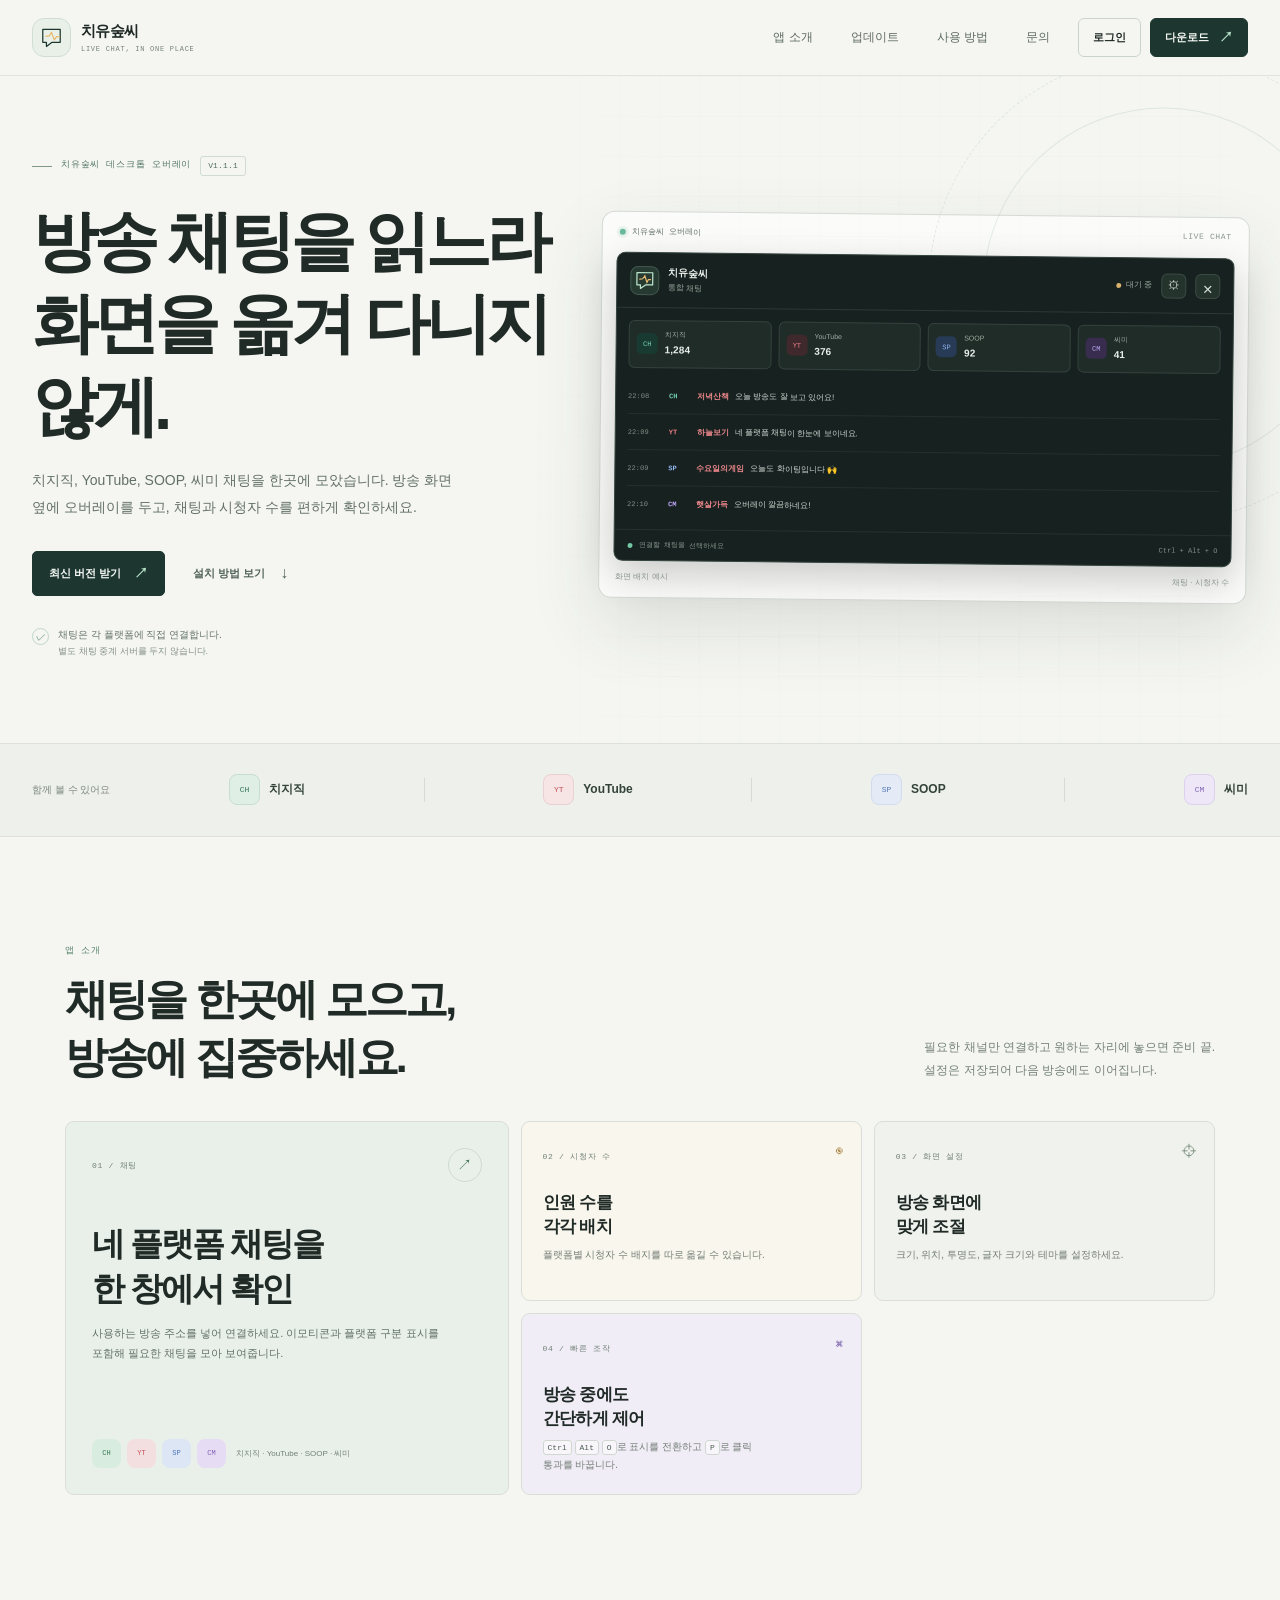
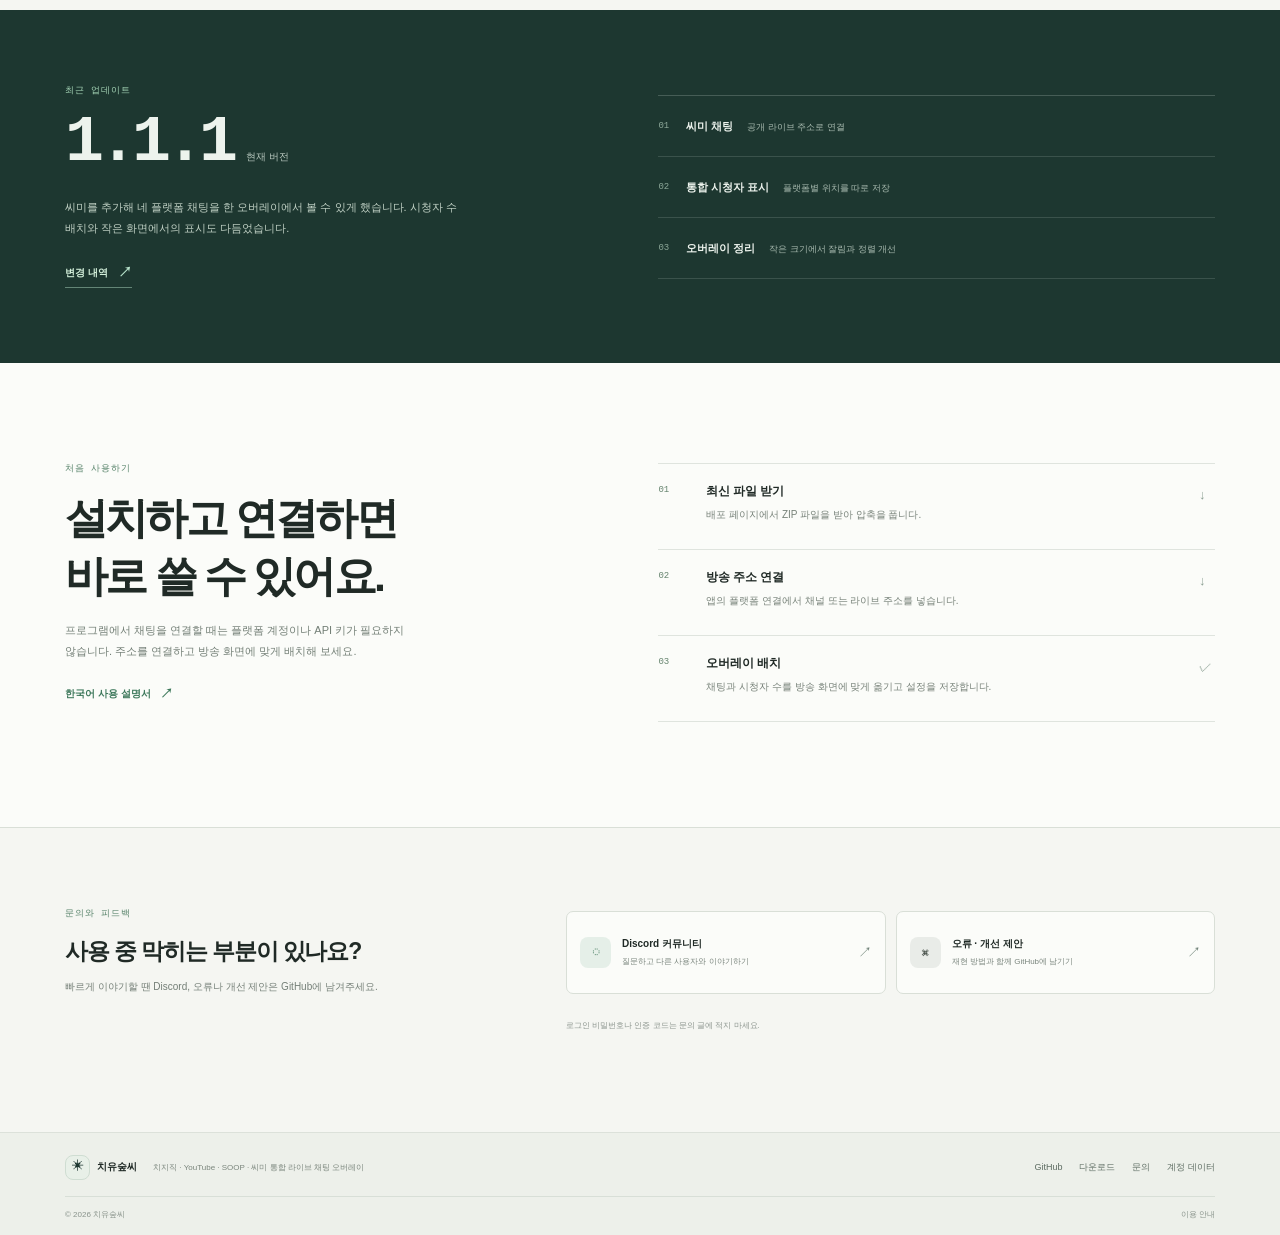
==== commit d6d3aebc: "Redesign Chiyusup site and add email-verified accounts" ====
--- a/site/index.html
+++ b/site/index.html
@@ -1,158 +1,185 @@
-<!doctype html>
-<html lang="ko">
-<head>
-  <meta charset="utf-8">
-  <meta name="viewport" content="width=device-width, initial-scale=1">
-  <meta name="theme-color" content="#0b1114">
-  <meta name="description" content="치유숲씨는 치지직, YouTube, SOOP, 씨미 채팅을 하나의 방송용 오버레이로 모아 보여줍니다.">
-  <meta property="og:title" content="치유숲씨 | 통합 라이브 채팅 오버레이">
-  <meta property="og:description" content="네 플랫폼 채팅과 시청자 수를 한 화면에서 확인하세요.">
-  <meta property="og:type" content="website">
-  <title>치유숲씨 | 통합 라이브 채팅 오버레이</title>
-  <link rel="icon" href="data:image/svg+xml,%3Csvg xmlns='http://www.w3.org/2000/svg' viewBox='0 0 64 64'%3E%3Crect width='64' height='64' rx='16' fill='%23172225'/%3E%3Cpath d='M17 17h30v24H32L21 49v-8h-4z' fill='none' stroke='%2379d8c3' stroke-width='3' stroke-linejoin='round'/%3E%3Cpath d='m22 30 6-1 4-7 5 13 4-6h3' fill='none' stroke='%23d8bd83' stroke-width='2.5' stroke-linecap='round' stroke-linejoin='round'/%3E%3C/svg%3E">
-  <link rel="stylesheet" href="style.css">
-</head>
-<body>
-  <header class="site-header">
-    <div class="container header-inner">
-      <a class="brand" href="#home" aria-label="치유숲씨 홈">
-        <span class="brand-symbol" aria-hidden="true">
-          <svg viewBox="0 0 48 48" fill="none"><path d="M9 10.5h30v22H25l-10 7.5v-7.5H9z" stroke="currentColor" stroke-width="2.2" stroke-linejoin="round"/><path d="m14 22.5 6-.8 4-6.5 5 14 4-6h5" stroke="#d8bd83" stroke-width="2.2" stroke-linecap="round" stroke-linejoin="round"/></svg>
-        </span>
-        <span class="brand-label"><strong>치유숲씨</strong><small>LIVE CHAT OVERLAY</small></span>
-      </a>
-      <nav class="main-nav" aria-label="주 메뉴">
-        <a href="#features">주요 기능</a>
-        <a href="#updates">업데이트</a>
-        <a href="#guide">사용 방법</a>
-        <a href="#support">지원 안내</a>
-      </nav>
-      <a class="header-cta" href="https://github.com/alleyhos/Chzzk_Youtube_Soop_Overlay/releases/latest">다운로드 <span aria-hidden="true">↗</span></a>
-    </div>
-  </header>
-
-  <main id="home">
-    <section class="hero container">
-      <div class="hero-copy">
-        <p class="eyebrow"><span class="status-dot"></span> WINDOWS 10 / 11 · 방송용 데스크톱 앱</p>
-        <h1>네 플랫폼의 채팅,<br><span>한 화면에서.</span></h1>
-        <p class="hero-description">치지직, YouTube, SOOP, 씨미 채팅을 하나의 오버레이로 확인하세요. 시청자 수와 화면 배치도 방송 환경에 맞게 조절할 수 있습니다.</p>
-        <div class="hero-actions">
-          <a class="button button-primary" href="https://github.com/alleyhos/Chzzk_Youtube_Soop_Overlay/releases/latest">최신 버전 다운로드 <span aria-hidden="true">↗</span></a>
-          <a class="button button-secondary" href="#guide">처음 사용하기</a>
-        </div>
-        <div class="hero-trust"><span aria-hidden="true">✓</span> 별도 중계 서버 없이 각 플랫폼에 직접 연결</div>
-      </div>
-
-      <div class="product-preview" aria-label="치유숲씨 오버레이 예시 화면">
-        <div class="preview-heading">
-          <div class="preview-app-icon" aria-hidden="true">✳</div>
-          <div class="preview-heading-text"><strong>치유숲씨 오버레이</strong><span>네 플랫폼 통합 채팅</span></div>
-          <span class="preview-live"><i></i> 미리보기</span>
-        </div>
-        <div class="preview-platforms" aria-label="지원 플랫폼">
-          <span class="platform-chip chzzk"><b>CH</b> 치지직</span>
-          <span class="platform-chip youtube"><b>YT</b> YouTube</span>
-          <span class="platform-chip soop"><b>SP</b> SOOP</span>
-          <span class="platform-chip cime"><b>CM</b> 씨미</span>
-        </div>
-        <div class="preview-metrics">
-          <div><span>치지직</span><strong>시청자 수</strong></div>
-          <div><span>YouTube</span><strong>시청자 수</strong></div>
-          <div><span>SOOP</span><strong>시청자 수</strong></div>
-          <div><span>씨미</span><strong>시청자 수</strong></div>
-        </div>
-        <div class="preview-messages">
-          <article class="preview-message"><span class="message-platform chzzk">CH</span><p><b>달빛산책</b><span>오늘 방송도 잘 보고 있어요!</span></p><time>22:08</time></article>
-          <article class="preview-message"><span class="message-platform youtube">YT</span><p><b>하늘보기</b><span>채팅이 한곳에 모여서 편하네요.</span></p><time>22:09</time></article>
-          <article class="preview-message"><span class="message-platform soop">SP</span><p><b>수요일의게임</b><span>오늘도 화이팅입니다!</span></p><time>22:09</time></article>
-          <article class="preview-message"><span class="message-platform cime">CM</span><p><b>햇살가득</b><span>네 플랫폼 채팅을 한곳에서 봐요.</span></p><time>22:10</time></article>
-        </div>
-        <div class="preview-footer"><span><i></i> 연결할 플랫폼을 선택하세요</span><span>투명 오버레이</span></div>
-      </div>
-    </section>
-
-    <section class="platform-band" aria-label="지원 플랫폼">
-      <div class="container platform-band-inner">
-        <p class="platform-band-title">하나의 오버레이<br><span>네 가지 라이브 채팅</span></p>
-        <div class="platform-name"><span class="platform-logo chzzk">CH</span><span>치지직<small>CHZZK</small></span></div>
-        <div class="platform-name"><span class="platform-logo youtube">YT</span><span>YouTube<small>LIVE CHAT</small></span></div>
-        <div class="platform-name"><span class="platform-logo soop">SP</span><span>SOOP<small>LIVE CHAT</small></span></div>
-        <div class="platform-name"><span class="platform-logo cime">CM</span><span>씨미<small>LIVE CHAT</small></span></div>
-        <p class="platform-band-note">필요한 플랫폼만 골라 연결</p>
-      </div>
-    </section>
-
-    <section class="section container" id="features">
-      <div class="section-heading">
-        <div><p class="eyebrow">FEATURES</p><h2>방송에 필요한 기능을<br>간결하게 모았습니다.</h2></div>
-        <p class="section-intro">채팅을 읽는 일부터 오버레이를 배치하는 일까지,<br>방송 흐름을 방해하지 않도록 설계했습니다.</p>
-      </div>
-      <div class="feature-grid">
-        <article class="feature-card">
-          <span class="feature-number">01</span><span class="feature-icon icon-mint" aria-hidden="true">⌁</span>
-          <h3>네 플랫폼 통합 채팅</h3><p>치지직, YouTube, SOOP, 씨미에서 필요한 채팅을 연결해 오버레이 한 곳에서 확인합니다.</p>
-          <div class="feature-tags"><span>치지직</span><span>YouTube</span><span>SOOP</span><span>씨미</span></div>
-        </article>
-        <article class="feature-card">
-          <span class="feature-number">02</span><span class="feature-icon icon-gold" aria-hidden="true">◉</span>
-          <h3>플랫폼별 시청자 수</h3><p>플랫폼별 시청자 수를 한 오버레이에 표시하고, 숫자 배지를 각각 옮겨 배치합니다.</p>
-          <div class="feature-tags"><span>개별 배치</span><span>위치 저장</span></div>
-        </article>
-        <article class="feature-card">
-          <span class="feature-number">03</span><span class="feature-icon icon-blue" aria-hidden="true">⌖</span>
-          <h3>방송 화면에 맞춘 배치</h3><p>채팅창을 옮기고 투명도, 글자 크기, 표시 줄 수와 테마를 조정할 수 있습니다.</p>
-          <div class="feature-tags"><span>투명도</span><span>테마</span><span>크기 조절</span></div>
-        </article>
-        <article class="feature-card">
-          <span class="feature-number">04</span><span class="feature-icon icon-lilac" aria-hidden="true">⌘</span>
-          <h3>방송 중 빠른 제어</h3><p>전역 단축키로 오버레이 표시와 게임 클릭 통과를 전환합니다.</p>
-          <div class="shortcut-list"><kbd>Ctrl</kbd><kbd>Alt</kbd><kbd>O</kbd><span>표시 전환</span><kbd>Ctrl</kbd><kbd>Alt</kbd><kbd>P</kbd><span>클릭 통과</span></div>
-        </article>
-      </div>
-    </section>
-
-    <section class="updates-section" id="updates">
-      <div class="container updates-layout">
-        <div class="updates-heading"><p class="eyebrow">LATEST UPDATE · 1.1.1</p><h2>최근 업데이트</h2><p>네 플랫폼 통합 채팅과 방송 중 가독성, 시청자 수 표시를 개선했습니다.</p><a class="text-link" href="CHANGELOG-KO.md">전체 변경 내역 <span aria-hidden="true">↗</span></a></div>
-        <div class="updates-card">
-          <div class="updates-card-top"><span class="updates-version">v1.1.1</span><span>2026.11</span></div>
-          <ul>
-            <li><b>네 플랫폼 통합</b><span>치지직 · YouTube · SOOP · 씨미 채팅을 한 오버레이에서 표시</span></li>
-            <li><b>씨미 채팅 지원</b><span>공개 방송 주소 연결과 이모티콘 표시 처리 개선</span></li>
-            <li><b>시청자 수 유지</b><span>일시 조회 실패 때 마지막 정상 숫자를 화면에 유지</span></li>
-            <li><b>배치·가독성 개선</b><span>YouTube 현재 방송 수치 구분, 배지 자동 정렬 저장, 숫자 칸 높이 통일</span></li>
-            <li><b>방송 중 빠른 조작</b><span>테마, 익명 표시, 위치 저장, 클릭 통과와 단축키 지원</span></li>
-          </ul>
-          <a class="updates-download" href="https://github.com/alleyhos/Chzzk_Youtube_Soop_Overlay/releases/latest">최신 배포 파일 보기 <span aria-hidden="true">↗</span></a>
-        </div>
-      </div>
-    </section>
-
-    <section class="guide-section" id="guide">
-      <div class="container guide-layout">
-        <div class="guide-heading"><p class="eyebrow">QUICK START</p><h2>세 단계로<br>방송에 연결하세요.</h2><p>설치 후 방송 주소를 입력하면 바로 사용할 수 있습니다. Google Cloud 프로젝트나 결제 카드 등록은 필요하지 않습니다.</p><a class="text-link" href="README-KO.txt">한국어 사용 설명서 <span aria-hidden="true">↗</span></a></div>
-        <ol class="steps">
-          <li><span class="step-index">01</span><div><h3>다운로드하고 실행</h3><p>최신 ZIP 파일을 받고 압축을 푼 뒤 치유숲씨.exe를 실행합니다.</p><a href="https://github.com/alleyhos/Chzzk_Youtube_Soop_Overlay/releases/latest">GitHub Releases ↗</a></div></li>
-          <li><span class="step-index">02</span><div><h3>방송 주소 입력</h3><p>플랫폼 연결에서 채널 또는 라이브 주소를 넣고 연결합니다.</p><div class="step-tags"><span>치지직</span><span>YouTube</span><span>SOOP</span><span>씨미</span></div></div></li>
-          <li><span class="step-index">03</span><div><h3>오버레이 위치 조절</h3><p>게임 화면에 맞게 채팅창과 플랫폼별 시청자 수 위치를 배치합니다.</p><div class="step-tags"><span>드래그 이동</span><span>설정 저장</span></div></div></li>
-        </ol>
-      </div>
-    </section>
-
-    <section class="support-section container" id="support">
-      <div class="support-icon" aria-hidden="true">i</div>
-      <div class="support-copy"><p class="eyebrow">SERVICE INFORMATION</p><h2>플랫폼 연결 안내</h2><p>채팅은 각 플랫폼의 공개 연결 방식을 사용하며 별도 중계 서버를 거치지 않습니다. 공개 정보나 서비스 연결 방식이 바뀌면 채팅 또는 시청자 수가 표시되지 않을 수 있습니다. 시청자 수는 자동으로 다시 확인하며, 일시 조회 실패 때는 마지막 정상 숫자를 화면에 유지합니다.</p></div>
-      <a class="support-link" href="README-KO.txt">상세 안내 보기 <span aria-hidden="true">↗</span></a>
-    </section>
-  </main>
-
-  <footer class="site-footer">
-    <div class="container footer-inner">
-      <a class="footer-brand" href="#home"><span aria-hidden="true">✳</span> 치유숲씨</a>
-      <p>치지직 · YouTube · SOOP · 씨미 통합 라이브 채팅 오버레이</p>
-      <div class="footer-links"><a href="https://github.com/alleyhos/Chzzk_Youtube_Soop_Overlay">GitHub</a><a href="https://github.com/alleyhos/Chzzk_Youtube_Soop_Overlay/releases/latest">다운로드</a><a href="https://discord.gg/78nkBt5e9S">커뮤니티</a></div>
-    </div>
-  </footer>
-</body>
+<!doctype html>
+<html lang="ko">
+<head>
+  <meta charset="utf-8">
+  <meta name="viewport" content="width=device-width, initial-scale=1">
+  <meta name="theme-color" content="#f5f6f2">
+  <meta name="description" content="치유숲씨는 치지직, YouTube, SOOP, 씨미 채팅과 시청자 수를 한 화면에 모아 보여주는 방송용 오버레이입니다.">
+  <meta property="og:title" content="치유숲씨 — 방송 채팅을 한 화면에">
+  <meta property="og:description" content="치지직 · YouTube · SOOP · 씨미 통합 라이브 채팅 오버레이">
+  <meta property="og:type" content="website">
+  <title>치유숲씨 — 방송 채팅을 한 화면에</title>
+  <link rel="icon" href="data:image/svg+xml,%3Csvg xmlns='http://www.w3.org/2000/svg' viewBox='0 0 64 64'%3E%3Crect width='64' height='64' rx='17' fill='%231d3730'/%3E%3Cpath d='M17 16h30v25H33L21 50v-9h-4z' fill='none' stroke='%23b9e5cd' stroke-width='3' stroke-linejoin='round'/%3E%3Cpath d='m22 30 6-1 4-7 5 13 4-6h3' fill='none' stroke='%23f0c77d' stroke-width='2.5' stroke-linecap='round' stroke-linejoin='round'/%3E%3C/svg%3E">
+  <link rel="stylesheet" href="style.css">
+  <script src="app.js" defer></script>
+</head>
+<body>
+  <a class="skip-link" href="#main">본문으로 건너뛰기</a>
+  <header class="site-header">
+    <div class="header-inner">
+      <a class="brand" href="#home" aria-label="치유숲씨 홈">
+        <span class="brand-mark" aria-hidden="true">
+          <svg viewBox="0 0 48 48" fill="none"><path d="M8.5 9.5h31v23H25l-10 7.5v-7.5h-6.5z" stroke="currentColor" stroke-width="2.2" stroke-linejoin="round"/><path d="m14 22 6-.7 4-6.4 5 13.5 4-5.8h5" stroke="#e8b96e" stroke-width="2.2" stroke-linecap="round" stroke-linejoin="round"/></svg>
+        </span>
+        <span class="brand-name">치유숲씨<small>LIVE CHAT, IN ONE PLACE</small></span>
+      </a>
+      <button class="menu-toggle" type="button" aria-expanded="false" aria-controls="main-nav" aria-label="메뉴 열기"><span></span><span></span></button>
+      <nav class="main-nav" id="main-nav" aria-label="주 메뉴">
+        <a href="#about">앱 소개</a><a href="#release">업데이트</a><a href="#start">사용 방법</a><a href="#contact">문의</a>
+      </nav>
+      <div class="header-actions">
+        <button class="login-button" type="button" data-auth-open>로그인</button>
+        <a class="download-button" href="https://github.com/alleyhos/Chzzk_Youtube_Soop_Ci.mi_Overlay/releases/latest">다운로드 <span aria-hidden="true">↗</span></a>
+      </div>
+    </div>
+  </header>
+
+  <main id="main">
+    <section class="hero" id="home">
+      <div class="hero-grid" aria-hidden="true"></div>
+      <div class="hero-content">
+        <p class="kicker"><span class="kicker-line"></span> 치유숲씨 데스크톱 오버레이 <span class="version-pill">v1.1.1</span></p>
+        <h1>방송 채팅을 읽느라<br>화면을 옮겨 다니지 않게.</h1>
+        <p class="hero-lede">치지직, YouTube, SOOP, 씨미 채팅을 한곳에 모았습니다. 방송 화면 옆에 오버레이를 두고, 채팅과 시청자 수를 편하게 확인하세요.</p>
+        <div class="hero-actions">
+          <a class="button button-dark" href="https://github.com/alleyhos/Chzzk_Youtube_Soop_Ci.mi_Overlay/releases/latest">최신 버전 받기 <span aria-hidden="true">↗</span></a>
+          <a class="button button-text" href="#start">설치 방법 보기 <span aria-hidden="true">↓</span></a>
+        </div>
+        <div class="hero-note"><span class="check-mark" aria-hidden="true">✓</span><span>채팅은 각 플랫폼에 직접 연결합니다.<br><small>별도 채팅 중계 서버를 두지 않습니다.</small></span></div>
+      </div>
+
+      <div class="stage" aria-label="통합 채팅 오버레이 화면 예시">
+        <div class="stage-topline"><span class="stage-window-label"><i></i> 치유숲씨 오버레이</span><span>LIVE CHAT</span></div>
+        <div class="overlay-card">
+          <div class="overlay-header">
+            <span class="overlay-logo" aria-hidden="true"><svg viewBox="0 0 32 32" fill="none"><path d="M5 5h22v17H17l-7 5v-5H5z" stroke="currentColor" stroke-width="1.7" stroke-linejoin="round"/><path d="m9 14 4-.5 3-4 3 9 2-4h3" stroke="#e8b96e" stroke-width="1.7" stroke-linecap="round"/></svg></span>
+            <div><strong>치유숲씨</strong><small>통합 채팅</small></div>
+            <span class="live-state"><i></i> 대기 중</span>
+            <button class="window-control" aria-label="설정 예시" tabindex="-1">⚙</button>
+            <button class="window-control close-control" aria-label="닫기 예시" tabindex="-1">×</button>
+          </div>
+          <div class="viewer-strip" aria-label="플랫폼별 시청자 수 예시">
+            <div class="viewer-count count-ch"><b>CH</b><span>치지직</span><strong>1,284</strong></div>
+            <div class="viewer-count count-yt"><b>YT</b><span>YouTube</span><strong>376</strong></div>
+            <div class="viewer-count count-sp"><b>SP</b><span>SOOP</span><strong>92</strong></div>
+            <div class="viewer-count count-cm"><b>CM</b><span>씨미</span><strong>41</strong></div>
+          </div>
+          <div class="chat-list">
+            <div class="chat-row"><time>22:08</time><span class="chat-platform ch-text">CH</span><b>저녁산책</b><p>오늘 방송도 잘 보고 있어요!</p></div>
+            <div class="chat-row"><time>22:09</time><span class="chat-platform yt-text">YT</span><b>하늘보기</b><p>네 플랫폼 채팅이 한눈에 보이네요.</p></div>
+            <div class="chat-row"><time>22:09</time><span class="chat-platform sp-text">SP</span><b>수요일의게임</b><p>오늘도 화이팅입니다 🙌</p></div>
+            <div class="chat-row"><time>22:10</time><span class="chat-platform cm-text">CM</span><b>햇살가득</b><p>오버레이 깔끔하네요!</p></div>
+          </div>
+          <div class="overlay-bottom"><span><i></i> 연결할 채팅을 선택하세요</span><span>Ctrl + Alt + O</span></div>
+        </div>
+        <div class="stage-caption"><span>화면 배치 예시</span><span>채팅 · 시청자 수</span></div>
+        <span class="stage-orbit orbit-one" aria-hidden="true"></span><span class="stage-orbit orbit-two" aria-hidden="true"></span>
+      </div>
+    </section>
+
+    <section class="platform-rail" aria-label="지원 플랫폼">
+      <div class="platform-inner"><span class="rail-label">함께 볼 수 있어요</span>
+        <span class="platform-item"><i class="p-logo p-ch">CH</i>치지직</span><span class="rail-separator"></span>
+        <span class="platform-item"><i class="p-logo p-yt">YT</i>YouTube</span><span class="rail-separator"></span>
+        <span class="platform-item"><i class="p-logo p-sp">SP</i>SOOP</span><span class="rail-separator"></span>
+        <span class="platform-item"><i class="p-logo p-cm">CM</i>씨미</span>
+      </div>
+    </section>
+
+    <section class="section about-section" id="about">
+      <div class="section-head">
+        <div><p class="eyebrow">앱 소개</p><h2>채팅을 한곳에 모으고,<br>방송에 집중하세요.</h2></div>
+        <p class="section-intro">필요한 채널만 연결하고 원하는 자리에 놓으면 준비 끝.<br>설정은 저장되어 다음 방송에도 이어집니다.</p>
+      </div>
+      <div class="feature-layout">
+        <article class="feature-main">
+          <div class="feature-main-top"><span class="feature-index">01 / 채팅</span><span class="feature-symbol symbol-chat" aria-hidden="true">↗</span></div>
+          <h3>네 플랫폼 채팅을<br>한 창에서 확인</h3>
+          <p>사용하는 방송 주소를 넣어 연결하세요. 이모티콘과 플랫폼 구분 표시를 포함해 필요한 채팅을 모아 보여줍니다.</p>
+          <div class="mini-stack" aria-hidden="true"><span class="mini-chip mini-ch">CH</span><span class="mini-chip mini-yt">YT</span><span class="mini-chip mini-sp">SP</span><span class="mini-chip mini-cm">CM</span><span class="stack-caption">치지직 · YouTube · SOOP · 씨미</span></div>
+        </article>
+        <article class="feature-tile tile-a"><span class="feature-index">02 / 시청자 수</span><span class="tile-icon" aria-hidden="true">◉</span><h3>인원 수를<br>각각 배치</h3><p>플랫폼별 시청자 수 배지를 따로 옮길 수 있습니다.</p></article>
+        <article class="feature-tile tile-b"><span class="feature-index">03 / 화면 설정</span><span class="tile-icon" aria-hidden="true">⌖</span><h3>방송 화면에<br>맞게 조절</h3><p>크기, 위치, 투명도, 글자 크기와 테마를 설정하세요.</p></article>
+        <article class="feature-tile tile-c"><span class="feature-index">04 / 빠른 조작</span><span class="tile-icon" aria-hidden="true">⌘</span><h3>방송 중에도<br>간단하게 제어</h3><p><kbd>Ctrl</kbd> <kbd>Alt</kbd> <kbd>O</kbd>로 표시를 전환하고 <kbd>P</kbd>로 클릭 통과를 바꿉니다.</p></article>
+      </div>
+    </section>
+
+    <section class="release-section" id="release">
+      <div class="release-wrap">
+        <div class="release-copy"><p class="eyebrow eyebrow-light">최근 업데이트</p><div class="release-title"><h2>1.1.1</h2><span>현재 버전</span></div><p>씨미를 추가해 네 플랫폼 채팅을 한 오버레이에서 볼 수 있게 했습니다. 시청자 수 배치와 작은 화면에서의 표시도 다듬었습니다.</p><a class="release-link" href="CHANGELOG-KO.md">변경 내역 <span aria-hidden="true">↗</span></a></div>
+        <div class="release-details"><div><span class="release-number">01</span><p><b>씨미 채팅</b><small>공개 라이브 주소로 연결</small></p></div><div><span class="release-number">02</span><p><b>통합 시청자 표시</b><small>플랫폼별 위치를 따로 저장</small></p></div><div><span class="release-number">03</span><p><b>오버레이 정리</b><small>작은 크기에서 잘림과 정렬 개선</small></p></div></div>
+      </div>
+    </section>
+
+    <section class="start-section" id="start">
+      <div class="start-wrap">
+        <div class="start-heading"><p class="eyebrow">처음 사용하기</p><h2>설치하고 연결하면<br>바로 쓸 수 있어요.</h2><p>프로그램에서 채팅을 연결할 때는 플랫폼 계정이나 API 키가 필요하지 않습니다. 주소를 연결하고 방송 화면에 맞게 배치해 보세요.</p><a class="guide-link" href="README-KO.txt">한국어 사용 설명서 <span aria-hidden="true">↗</span></a></div>
+        <ol class="start-steps"><li><span>01</span><div><h3>최신 파일 받기</h3><p>배포 페이지에서 ZIP 파일을 받아 압축을 풉니다.</p></div><i aria-hidden="true">↓</i></li><li><span>02</span><div><h3>방송 주소 연결</h3><p>앱의 플랫폼 연결에서 채널 또는 라이브 주소를 넣습니다.</p></div><i aria-hidden="true">↓</i></li><li><span>03</span><div><h3>오버레이 배치</h3><p>채팅과 시청자 수를 방송 화면에 맞게 옮기고 설정을 저장합니다.</p></div><i aria-hidden="true">✓</i></li></ol>
+      </div>
+    </section>
+
+    <section class="contact-section" id="contact">
+      <div class="contact-heading"><p class="eyebrow">문의와 피드백</p><h2>사용 중 막히는 부분이 있나요?</h2><p>빠르게 이야기할 땐 Discord, 오류나 개선 제안은 GitHub에 남겨주세요.</p></div>
+      <div class="contact-cards"><a class="contact-card discord-card" href="https://discord.gg/78nkBt5e9S" target="_blank" rel="noopener noreferrer"><span class="contact-card-icon" aria-hidden="true">◌</span><span class="contact-card-copy"><b>Discord 커뮤니티</b><small>질문하고 다른 사용자와 이야기하기</small></span><span class="contact-arrow" aria-hidden="true">↗</span></a><a class="contact-card github-card" href="https://github.com/alleyhos/Chzzk_Youtube_Soop_Ci.mi_Overlay/issues/new" target="_blank" rel="noopener noreferrer"><span class="contact-card-icon" aria-hidden="true">⌘</span><span class="contact-card-copy"><b>오류 · 개선 제안</b><small>재현 방법과 함께 GitHub에 남기기</small></span><span class="contact-arrow" aria-hidden="true">↗</span></a></div>
+      <p class="contact-footnote">로그인 비밀번호나 인증 코드는 문의 글에 적지 마세요.</p>
+    </section>
+  </main>
+
+  <footer class="site-footer"><div class="footer-inner"><a class="footer-brand" href="#home"><span class="brand-mark small-mark" aria-hidden="true">✳</span><b>치유숲씨</b></a><p>치지직 · YouTube · SOOP · 씨미 통합 라이브 채팅 오버레이</p><div class="footer-links"><a href="https://github.com/alleyhos/Chzzk_Youtube_Soop_Ci.mi_Overlay">GitHub</a><a href="https://github.com/alleyhos/Chzzk_Youtube_Soop_Ci.mi_Overlay/releases/latest">다운로드</a><a href="#contact">문의</a><a href="privacy.html">계정 데이터</a></div></div><div class="footer-bottom"><span>© 2026 치유숲씨</span><a href="README-KO.txt">이용 안내</a></div></footer>
+
+  <dialog class="auth-dialog" id="auth-dialog" aria-labelledby="auth-title">
+    <div class="auth-panel">
+      <button class="auth-close" type="button" data-auth-close aria-label="닫기">×</button>
+      <div class="auth-brand"><span class="brand-mark" aria-hidden="true">✳</span><span>치유숲씨 계정</span></div>
+      <div class="auth-welcome"><p class="eyebrow">MEMBER</p><h2 id="auth-title">다시 만나요.</h2><p>계정으로 로그인하거나 새로 가입하세요.</p></div>
+      <div class="auth-tabs" role="tablist" aria-label="계정 메뉴"><button type="button" class="auth-tab is-active" data-auth-mode="login" role="tab" aria-selected="true">로그인</button><button type="button" class="auth-tab" data-auth-mode="signup" role="tab" aria-selected="false">회원가입</button></div>
+      <p class="auth-message" id="auth-message" role="status" aria-live="polite"></p>
+      <div class="auth-signed-in" id="auth-signed-in" hidden><p><b id="auth-user-name"></b>님, 로그인되어 있습니다.</p><button class="button button-dark auth-submit" type="button" id="auth-logout">로그아웃</button><button class="forgot-link delete-account-link" type="button" data-auth-mode="delete">회원 탈퇴</button></div>
+      <form class="auth-form" id="login-form" data-form-mode="login">
+        <label>이메일<input name="email" type="email" autocomplete="email" maxlength="254" required></label>
+        <label>비밀번호<input name="password" type="password" autocomplete="current-password" minlength="12" maxlength="128" required></label>
+        <button class="button button-dark auth-submit" type="submit">로그인</button>
+        <div class="auth-helper-links"><button class="forgot-link" type="button" data-auth-mode="forgot">비밀번호 재설정</button><button class="forgot-link" type="button" data-auth-mode="resend">인증 메일 재전송</button></div>
+      </form>
+      <form class="auth-form" id="signup-form" data-form-mode="signup" hidden>
+        <label>이름<input name="name" type="text" autocomplete="name" minlength="2" maxlength="40" required></label>
+        <label>이메일<input name="email" type="email" autocomplete="email" maxlength="254" required></label>
+        <label>비밀번호<input name="password" type="password" autocomplete="new-password" minlength="12" maxlength="128" required><small>12자 이상 입력해 주세요.</small></label>
+        <label>비밀번호 확인<input name="passwordConfirm" type="password" autocomplete="new-password" minlength="12" maxlength="128" required></label>
+        <label class="consent-label"><input name="consent" type="checkbox" required><span><a href="privacy.html" target="_blank" rel="noopener noreferrer">계정 데이터 안내</a>를 확인했고, 이메일과 이름을 계정 운영에 사용하는 데 동의합니다.</span></label>
+        <button class="button button-dark auth-submit" type="submit">인증 메일 보내기</button>
+      </form>
+      <form class="auth-form" id="forgot-form" data-form-mode="forgot" hidden>
+        <p class="form-help">가입한 이메일로 비밀번호 재설정 링크를 보내드립니다.</p>
+        <label>이메일<input name="email" type="email" autocomplete="email" maxlength="254" required></label>
+        <button class="button button-dark auth-submit" type="submit">재설정 메일 보내기</button>
+        <button class="forgot-link" type="button" data-auth-mode="login">로그인으로 돌아가기</button>
+      </form>
+      <form class="auth-form" id="resend-form" data-form-mode="resend" hidden>
+        <p class="form-help">가입할 때 사용한 이메일로 인증 링크를 다시 보냅니다.</p>
+        <label>이메일<input name="email" type="email" autocomplete="email" maxlength="254" required></label>
+        <button class="button button-dark auth-submit" type="submit">인증 메일 재전송</button>
+        <button class="forgot-link" type="button" data-auth-mode="login">로그인으로 돌아가기</button>
+      </form>
+      <form class="auth-form" id="reset-form" data-form-mode="reset" hidden>
+        <input name="token" type="hidden">
+        <label>새 비밀번호<input name="password" type="password" autocomplete="new-password" minlength="12" maxlength="128" required><small>12자 이상 입력해 주세요.</small></label>
+        <label>새 비밀번호 확인<input name="passwordConfirm" type="password" autocomplete="new-password" minlength="12" maxlength="128" required></label>
+        <button class="button button-dark auth-submit" type="submit">비밀번호 변경</button>
+      </form>
+      <form class="auth-form" id="verify-form" data-form-mode="verify" hidden>
+        <input name="token" type="hidden">
+        <p class="form-help">가입한 이메일 주소를 확인하고 아래 버튼을 눌러 주세요.</p>
+        <button class="button button-dark auth-submit" type="submit">이메일 인증 완료</button>
+      </form>
+      <form class="auth-form" id="delete-form" data-form-mode="delete" hidden>
+        <p class="form-help">계정을 삭제하면 이름, 이메일, 로그인 세션도 삭제됩니다. 이 작업은 되돌릴 수 없습니다.</p>
+        <label>현재 비밀번호<input name="password" type="password" autocomplete="current-password" minlength="12" maxlength="128" required></label>
+        <button class="button button-dark auth-submit" type="submit">계정 영구 삭제</button>
+        <button class="forgot-link" type="button" data-auth-mode="login">취소</button>
+      </form>
+      <p class="auth-privacy">인증 메일이 오지 않으면 스팸함을 확인해 주세요.</p>
+    </div>
+  </dialog>
+</body>
 </html>
--- a/site/style.css
+++ b/site/style.css
@@ -1,259 +1,340 @@
-:root {
-  color-scheme: dark;
-  --page: #0b1114;
-  --surface: #111a1e;
-  --surface-raised: #172126;
-  --surface-soft: #0f171a;
-  --border: #29383d;
-  --border-strong: #3b4d52;
-  --text: #edf2ef;
-  --muted: #a1afab;
-  --subtle: #758580;
-  --mint: #79d8c3;
-  --gold: #d8bd83;
-  --coral: #ed898f;
-  --blue: #91b7ef;
-  --lilac: #b5a3ea;
-  --sans: "Pretendard", "Malgun Gothic", "Apple SD Gothic Neo", "Segoe UI", sans-serif;
-  --mono: "Cascadia Mono", "Consolas", monospace;
-}
-
-* { box-sizing: border-box; }
-html { scroll-behavior: smooth; }
-body {
-  margin: 0;
-  background: var(--page);
-  color: var(--text);
-  font-family: var(--sans);
-  font-size: 15px;
-  line-height: 1.7;
-  word-break: keep-all;
-  -webkit-font-smoothing: antialiased;
-}
-a { color: inherit; text-decoration: none; }
-button, a { -webkit-tap-highlight-color: transparent; }
-.container { width: min(1120px, calc(100% - 56px)); margin-inline: auto; }
-
-.site-header {
-  height: 76px;
-  border-bottom: 1px solid rgba(237, 242, 239, .08);
-  background: var(--page);
-}
-.header-inner { height: 100%; display: flex; align-items: center; justify-content: space-between; gap: 28px; }
-.brand { min-width: 190px; display: inline-flex; align-items: center; gap: 11px; }
-.brand-symbol {
-  width: 42px; height: 42px; flex: 0 0 42px; display: grid; place-items: center;
-  border: 1px solid #34474a; border-radius: 12px; background: #152124; color: var(--mint);
-}
-.brand-symbol svg { width: 26px; height: 26px; }
-.brand-label { display: grid; line-height: 1.2; }
-.brand-label strong { font-size: 15px; font-weight: 700; letter-spacing: .02em; }
-.brand-label small { margin-top: 4px; color: var(--subtle); font: 8px/1.2 var(--mono); letter-spacing: .12em; }
-.main-nav { display: flex; align-items: center; gap: 34px; color: var(--muted); font-size: 12px; }
-.main-nav a, .footer-links a { transition: color .18s ease; }
-.main-nav a:hover, .footer-links a:hover { color: var(--mint); }
-.header-cta {
-  min-width: 112px; display: inline-flex; justify-content: center; align-items: center; gap: 12px;
-  padding: 9px 13px; border: 1px solid var(--border-strong); border-radius: 5px;
-  font-size: 11px; font-weight: 600; transition: border-color .18s ease, color .18s ease;
-}
-.header-cta span { color: var(--gold); font-size: 14px; }
-.header-cta:hover { border-color: var(--mint); color: var(--mint); }
-
-.hero {
-  min-height: 570px; padding-block: 72px 76px; display: grid;
-  grid-template-columns: minmax(0, .96fr) minmax(390px, 1.04fr); align-items: center; gap: 70px;
-}
-.hero-copy { min-width: 0; }
-.eyebrow { margin: 0; color: var(--mint); font: 9px/1.5 var(--mono); letter-spacing: .16em; }
-.status-dot { width: 6px; height: 6px; display: inline-block; margin: 0 8px 1px 0; border-radius: 50%; background: var(--mint); }
-.hero h1 { margin: 22px 0 17px; font-size: clamp(42px, 5vw, 62px); line-height: 1.25; letter-spacing: -.065em; font-weight: 700; }
-.hero h1 span { color: var(--mint); }
-.hero-description { max-width: 470px; margin: 0; color: var(--muted); font-size: 14px; line-height: 1.95; }
-.hero-actions { display: flex; flex-wrap: wrap; align-items: center; gap: 10px; margin-top: 29px; }
-.button { min-height: 43px; padding: 10px 15px; display: inline-flex; justify-content: center; align-items: center; gap: 13px; border-radius: 5px; font-size: 11px; font-weight: 600; transition: background .18s ease, border-color .18s ease, transform .18s ease; }
-.button:hover { transform: translateY(-1px); }
-.button-primary { border: 1px solid var(--mint); background: var(--mint); color: #101919; }
-.button-primary:hover { background: #95e4d3; }
-.button-primary span { font-size: 14px; }
-.button-secondary { border: 1px solid var(--border-strong); color: var(--text); }
-.button-secondary:hover { border-color: var(--mint); color: var(--mint); }
-.hero-trust { margin-top: 19px; color: var(--subtle); font-size: 10px; }
-.hero-trust span { margin-right: 7px; color: var(--mint); }
-
-.product-preview {
-  min-width: 0; padding: 18px; border: 1px solid var(--border); border-radius: 9px;
-  background: var(--surface); box-shadow: 0 24px 64px rgba(0, 0, 0, .22);
-}
-.preview-heading { min-height: 48px; display: flex; align-items: center; gap: 11px; padding-bottom: 14px; border-bottom: 1px solid var(--border); }
-.preview-app-icon { width: 34px; height: 34px; flex: 0 0 34px; display: grid; place-items: center; border: 1px solid #34534d; border-radius: 9px; background: #18302c; color: var(--mint); font-size: 17px; }
-.preview-heading-text { min-width: 0; display: grid; line-height: 1.35; }
-.preview-heading-text strong { font-size: 11px; }
-.preview-heading-text span { margin-top: 3px; color: var(--subtle); font-size: 9px; }
-.preview-live { margin-left: auto; color: var(--muted); font-size: 9px; white-space: nowrap; }
-.preview-live i, .preview-footer i { width: 6px; height: 6px; display: inline-block; margin-right: 5px; border-radius: 50%; background: var(--gold); }
-.preview-platforms { display: flex; flex-wrap: wrap; gap: 7px; padding: 15px 0; }
-.platform-chip { min-height: 27px; display: inline-flex; align-items: center; gap: 6px; padding: 4px 8px; border: 1px solid var(--border); border-radius: 4px; color: var(--muted); font-size: 9px; }
-.platform-chip b { font: 9px var(--mono); }
-.chzzk b, .message-platform.chzzk { color: var(--mint); }
-.youtube b, .message-platform.youtube { color: var(--coral); }
-.soop b, .message-platform.soop { color: var(--blue); }
-.cime b, .message-platform.cime { color: var(--lilac); }
-.preview-metrics { display: grid; grid-template-columns: repeat(4, minmax(0, 1fr)); gap: 7px; }
-.preview-metrics > div { min-width: 0; padding: 10px 9px; border: 1px solid var(--border); border-radius: 5px; background: var(--surface-soft); }
-.preview-metrics span, .preview-metrics strong { display: block; overflow-wrap: anywhere; }
-.preview-metrics span { color: var(--subtle); font-size: 8px; }
-.preview-metrics strong { margin-top: 3px; color: var(--text); font-size: 10px; font-weight: 500; }
-.preview-messages { margin-top: 8px; }
-.preview-message { min-width: 0; display: grid; grid-template-columns: 25px minmax(0, 1fr) auto; align-items: start; gap: 9px; padding: 12px 2px; border-bottom: 1px solid rgba(237, 242, 239, .06); }
-.message-platform { width: 24px; height: 24px; display: grid; place-items: center; border: 1px solid var(--border); border-radius: 6px; background: var(--surface-raised); font: 8px var(--mono); }
-.preview-message p { min-width: 0; margin: 0; display: grid; line-height: 1.55; }
-.preview-message p b { font-size: 10px; font-weight: 600; }
-.preview-message p span { margin-top: 2px; color: #c1cbc7; font-size: 10px; overflow-wrap: anywhere; }
-.preview-message time { padding-top: 2px; color: var(--subtle); font: 8px var(--mono); white-space: nowrap; }
-.preview-footer { min-height: 33px; display: flex; flex-wrap: wrap; justify-content: space-between; align-items: center; gap: 6px 14px; padding-top: 10px; color: var(--subtle); font-size: 8px; }
-.preview-footer i { width: 5px; height: 5px; background: var(--mint); }
-
-.platform-band { border-block: 1px solid var(--border); background: #0e1619; }
-.platform-band-inner { min-height: 102px; display: grid; grid-template-columns: 1.3fr repeat(4, 1fr) 1.2fr; align-items: center; gap: 20px; }
-.platform-band-title { margin: 0; color: var(--text); font-size: 11px; line-height: 1.45; font-weight: 600; }
-.platform-band-title span { color: var(--subtle); font-size: 9px; font-weight: 400; }
-.platform-name { min-width: 0; display: flex; align-items: center; gap: 9px; font-size: 11px; font-weight: 600; }
-.platform-logo { width: 33px; height: 33px; flex: 0 0 33px; display: grid; place-items: center; border: 1px solid var(--border); border-radius: 8px; font: 9px var(--mono); }
-.platform-logo.chzzk { border-color: #31574f; background: #18302c; color: var(--mint); }
-.platform-logo.youtube { border-color: #55353b; background: #332328; color: var(--coral); }
-.platform-logo.soop { border-color: #344965; background: #202d40; color: var(--blue); }
-.platform-logo.cime { border-color: #584678; background: #292338; color: var(--lilac); }
-.platform-name > span:last-child { min-width: 0; display: grid; line-height: 1.25; }
-.platform-name small { margin-top: 4px; color: var(--subtle); font: 7px var(--mono); letter-spacing: .07em; }
-.platform-band-note { justify-self: end; margin: 0; color: var(--muted); font-size: 9px; }
-
-.section { padding-block: 100px 106px; }
-.section-heading { display: flex; justify-content: space-between; align-items: end; gap: 32px; margin-bottom: 29px; }
-.section-heading h2, .guide-heading h2 { margin: 12px 0 0; font-size: clamp(27px, 3.2vw, 37px); line-height: 1.4; letter-spacing: -.05em; }
-.section-intro { margin: 0 0 4px; color: var(--muted); font-size: 11px; line-height: 1.9; }
-.feature-grid { display: grid; grid-template-columns: repeat(4, minmax(0, 1fr)); gap: 11px; }
-.feature-card { min-width: 0; min-height: 238px; position: relative; padding: 21px 19px; border: 1px solid var(--border); border-radius: 7px; background: var(--surface); }
-.feature-number { position: absolute; top: 25px; right: 19px; color: var(--subtle); font: 8px var(--mono); letter-spacing: .08em; }
-.feature-icon { width: 34px; height: 34px; display: grid; place-items: center; border-radius: 8px; font-size: 17px; }
-.icon-mint { background: #18302c; color: var(--mint); }
-.icon-gold { background: #302a1f; color: var(--gold); }
-.icon-blue { background: #202d40; color: var(--blue); }
-.icon-lilac { background: #2b2638; color: var(--lilac); }
-.feature-card h3 { margin: 19px 0 7px; font-size: 13px; letter-spacing: -.02em; }
-.feature-card p { margin: 0; color: var(--muted); font-size: 10px; line-height: 1.85; }
-.feature-tags, .step-tags { display: flex; flex-wrap: wrap; gap: 5px; margin-top: 16px; }
-.feature-tags span, .step-tags span { padding: 3px 7px; border: 1px solid var(--border); border-radius: 3px; color: #b6c1bd; font-size: 8px; }
-.shortcut-list { display: flex; flex-wrap: wrap; align-items: center; gap: 4px; margin-top: 15px; color: var(--subtle); font-size: 8px; }
-.shortcut-list kbd { padding: 3px 5px; border: 1px solid var(--border-strong); border-radius: 3px; background: var(--surface-soft); color: #d2dbd7; font: 8px var(--mono); }
-.shortcut-list span { margin: 0 7px 0 2px; }
-
-.updates-section { padding-block: 76px; border-block: 1px solid var(--border); background: radial-gradient(ellipse at 12% 40%, rgba(121, 216, 195, .07), transparent 42%), #0c1316; }
-.updates-layout { display: grid; grid-template-columns: minmax(210px, .72fr) minmax(0, 1.28fr); align-items: center; gap: 68px; }
-.updates-heading h2 { margin: 12px 0 8px; font-size: clamp(26px, 3vw, 35px); letter-spacing: -.05em; }
-.updates-heading > p:not(.eyebrow) { max-width: 330px; margin: 0 0 18px; color: var(--muted); font-size: 11px; line-height: 1.9; }
-.updates-card { padding: 22px 25px 18px; border: 1px solid var(--border-strong); border-radius: 7px; background: rgba(17, 26, 30, .88); }
-.updates-card-top { display: flex; align-items: center; justify-content: space-between; padding-bottom: 13px; border-bottom: 1px solid var(--border); color: var(--subtle); font: 9px var(--mono); }
-.updates-version { color: var(--mint); font-size: 11px; font-weight: 700; }
-.updates-card ul { margin: 7px 0 0; padding: 0; list-style: none; }
-.updates-card li { display: grid; grid-template-columns: 126px minmax(0, 1fr); gap: 13px; padding: 9px 0; border-bottom: 1px solid rgba(237, 242, 239, .055); }
-.updates-card li b { color: #e8efeb; font-size: 10px; font-weight: 600; }
-.updates-card li span { color: var(--muted); font-size: 9px; line-height: 1.7; }
-.updates-download { display: inline-flex; align-items: center; gap: 9px; margin-top: 14px; color: var(--mint); font-size: 9px; font-weight: 600; }
-.updates-download span { color: var(--gold); font-size: 13px; }
-
-.guide-section { padding-block: 77px; border-block: 1px solid var(--border); background: #0e1619; }
-.guide-layout { display: grid; grid-template-columns: minmax(230px, .82fr) minmax(0, 1.18fr); gap: 80px; }
-.guide-heading h2 { font-size: clamp(28px, 3.4vw, 40px); }
-.guide-heading > p:not(.eyebrow) { max-width: 350px; margin: 14px 0 19px; color: var(--muted); font-size: 11px; line-height: 1.9; }
-.text-link { display: inline-flex; align-items: center; gap: 9px; color: var(--mint); font-size: 10px; font-weight: 600; }
-.text-link:hover { color: #a3ebdc; }
-.text-link span { color: var(--gold); font-size: 13px; }
-.steps { margin: 0; padding: 0; list-style: none; border-top: 1px solid var(--border); }
-.steps li { display: grid; grid-template-columns: 36px minmax(0, 1fr); gap: 13px; padding: 18px 0; border-bottom: 1px solid var(--border); }
-.step-index { padding-top: 2px; color: var(--gold); font: 9px var(--mono); }
-.steps h3 { margin: 0; font-size: 12px; }
-.steps p { margin: 4px 0 7px; color: var(--muted); font-size: 10px; line-height: 1.8; }
-.steps a { color: var(--mint); font-size: 9px; }
-.step-tags { margin-top: 7px; }
-
-.support-section { display: grid; grid-template-columns: 34px minmax(0, 1fr) auto; align-items: start; gap: 15px; padding-block: 61px 65px; }
-.support-icon { width: 30px; height: 30px; display: grid; place-items: center; border: 1px solid var(--border-strong); border-radius: 50%; color: var(--gold); font: 11px var(--mono); }
-.support-copy h2 { margin: 7px 0 6px; font-size: 13px; }
-.support-copy > p:last-child { max-width: 780px; margin: 0; color: var(--muted); font-size: 9px; line-height: 1.9; }
-.support-link { margin-top: 4px; padding: 7px 10px; border: 1px solid var(--border-strong); border-radius: 4px; color: #c7d0cc; font-size: 9px; white-space: nowrap; }
-.support-link span { margin-left: 7px; color: var(--gold); }
-.support-link:hover { border-color: var(--mint); color: var(--mint); }
-
-.site-footer { border-top: 1px solid var(--border); background: #0a1012; }
-.footer-inner { min-height: 72px; display: flex; align-items: center; gap: 20px; }
-.footer-brand { color: var(--text); font-size: 11px; font-weight: 700; white-space: nowrap; }
-.footer-brand span { margin-right: 5px; color: var(--mint); font-size: 15px; }
-.footer-inner > p { margin: 0; color: var(--subtle); font-size: 9px; }
-.footer-links { margin-left: auto; display: flex; gap: 16px; color: #9eaca7; font-size: 9px; }
-
-@media (max-width: 940px) {
-  .hero { grid-template-columns: minmax(0, .9fr) minmax(340px, 1.1fr); gap: 34px; }
-  .platform-band-inner { grid-template-columns: repeat(4, 1fr); gap: 16px; padding-block: 18px; }
-  .platform-band-title { grid-column: 1 / 3; }
-  .platform-band-note { grid-column: 3 / 5; justify-self: start; }
-  .feature-grid { grid-template-columns: repeat(2, minmax(0, 1fr)); }
-  .feature-card { min-height: 212px; }
-  .guide-layout { gap: 42px; }
-}
-
-@media (max-width: 700px) {
-  .container { width: min(100% - 36px, 560px); }
-  .site-header { height: 68px; }
-  .brand { min-width: 0; }
-  .brand-symbol { width: 38px; height: 38px; flex-basis: 38px; }
-  .main-nav { display: none; }
-  .header-cta { min-width: 96px; padding: 8px 10px; }
-  .hero { min-height: 0; grid-template-columns: minmax(0, 1fr); gap: 37px; padding-block: 57px 50px; }
-  .hero h1 { font-size: clamp(39px, 10vw, 54px); }
-  .hero-description { max-width: 540px; }
-  .product-preview { width: 100%; }
-  .platform-band-inner { grid-template-columns: repeat(2, minmax(0, 1fr)); gap: 15px 10px; }
-  .platform-band-title, .platform-band-note { grid-column: 1 / -1; }
-  .platform-name { gap: 7px; font-size: 10px; }
-  .platform-logo { width: 29px; height: 29px; flex-basis: 29px; }
-  .section { padding-block: 70px 75px; }
-  .section-heading { display: block; margin-bottom: 22px; }
-  .section-intro { margin-top: 12px; }
-  .guide-section { padding-block: 57px; }
-  .guide-layout { grid-template-columns: minmax(0, 1fr); gap: 32px; }
-  .updates-section { padding-block: 56px; }
-  .updates-layout { grid-template-columns: minmax(0, 1fr); gap: 25px; }
-  .updates-card { padding: 17px 16px 15px; }
-  .support-section { grid-template-columns: 31px minmax(0, 1fr); gap: 12px; padding-block: 48px; }
-  .support-link { grid-column: 2; justify-self: start; }
-  .footer-inner { min-height: 0; flex-wrap: wrap; gap: 7px 14px; padding-block: 17px; }
-  .footer-inner > p { order: 3; flex-basis: 100%; }
-  .footer-links { margin-left: auto; }
-}
-
-@media (max-width: 430px) {
-  .container { width: calc(100% - 30px); }
-  body { font-size: 14px; }
-  .hero { padding-block: 45px 39px; }
-  .hero h1 { font-size: 39px; }
-  .hero-description { font-size: 12px; }
-  .hero-actions { align-items: stretch; }
-  .button { padding-inline: 11px; font-size: 10px; }
-  .product-preview { padding: 13px; }
-  .preview-metrics { gap: 5px; }
-  .preview-metrics { grid-template-columns: repeat(2, minmax(0, 1fr)); }
-  .preview-metrics > div { padding: 8px 6px; }
-  .preview-metrics span { font-size: 7px; }
-  .preview-metrics strong { font-size: 9px; }
-  .preview-message { grid-template-columns: 23px minmax(0, 1fr) auto; gap: 7px; }
-  .preview-message p span { font-size: 9px; }
-  .updates-card li { grid-template-columns: 1fr; gap: 2px; }
-  .feature-grid { grid-template-columns: minmax(0, 1fr); }
-  .feature-card { min-height: 0; padding-bottom: 19px; }
-  .footer-links { gap: 10px; }
-}
-
-@media (prefers-reduced-motion: reduce) {
-  *, *::before, *::after { scroll-behavior: auto !important; transition-duration: .01ms !important; }
-}
+:root {
+  color-scheme: light;
+  --paper: #f5f6f2;
+  --paper-deep: #ecefe8;
+  --ink: #202a26;
+  --ink-soft: #44534b;
+  --muted: #747f78;
+  --line: #d9dfd7;
+  --forest: #1d3730;
+  --forest-deep: #152923;
+  --mint: #b9e5cd;
+  --gold: #e8b96e;
+  --red: #ea767c;
+  --blue: #80a9e8;
+  --purple: #b69be9;
+  --sans: "Pretendard", "Malgun Gothic", "Apple SD Gothic Neo", "Segoe UI", sans-serif;
+  --mono: "Cascadia Mono", "Consolas", monospace;
+}
+
+* { box-sizing: border-box; }
+html { scroll-behavior: smooth; scroll-padding-top: 88px; }
+body { margin: 0; color: var(--ink); background: var(--paper); font: 15px/1.65 var(--sans); word-break: keep-all; -webkit-font-smoothing: antialiased; }
+body:has(.auth-dialog[open]) { overflow: hidden; }
+a { color: inherit; text-decoration: none; }
+button, input { font: inherit; }
+button, a { -webkit-tap-highlight-color: transparent; }
+button { color: inherit; }
+.skip-link { position: fixed; z-index: 100; top: 8px; left: 8px; padding: 9px 13px; transform: translateY(-150%); border-radius: 5px; background: var(--ink); color: white; }
+.skip-link:focus { transform: translateY(0); }
+
+.site-header { position: sticky; z-index: 20; top: 0; height: 76px; border-bottom: 1px solid rgba(32,42,38,.09); background: rgba(245,246,242,.94); backdrop-filter: blur(14px); }
+.header-inner { width: min(1240px, calc(100% - 64px)); height: 100%; margin: auto; display: flex; align-items: center; justify-content: space-between; gap: 28px; }
+.brand { display: inline-flex; align-items: center; gap: 10px; flex: 0 0 auto; }
+.brand-mark { width: 39px; height: 39px; display: grid; place-items: center; border: 1px solid #cfddd2; border-radius: 12px; background: #e8f0e8; color: var(--forest); }
+.brand-mark svg { width: 27px; height: 27px; }
+.brand-name { display: grid; font-size: 15px; font-weight: 750; line-height: 1.2; letter-spacing: -.035em; }
+.brand-name small { margin-top: 5px; color: #77837b; font: 7px/1.2 var(--mono); letter-spacing: .105em; }
+.main-nav { display: flex; align-items: center; gap: clamp(20px, 3vw, 38px); margin-left: auto; color: #5d6962; font-size: 12px; font-weight: 560; }
+.main-nav a { transition: color .16s ease; }
+.main-nav a:hover, .footer-links a:hover { color: #367862; }
+.header-actions { display: flex; align-items: center; gap: 9px; }
+.login-button, .download-button { min-height: 39px; display: inline-flex; align-items: center; justify-content: center; gap: 10px; padding: 0 14px; border: 1px solid #cbd4cc; border-radius: 6px; background: transparent; font-size: 11px; font-weight: 650; cursor: pointer; transition: background .18s, border-color .18s, color .18s; }
+.login-button:hover { border-color: #87978c; background: #edf1eb; }
+.download-button { border-color: var(--forest); background: var(--forest); color: #f6f8f4; }
+.download-button:hover, .button-dark:hover { border-color: #2c5142; background: #2c5142; }
+.download-button span { color: var(--mint); font-size: 14px; }
+.menu-toggle { display: none; }
+
+.hero { min-height: 590px; position: relative; overflow: hidden; display: grid; grid-template-columns: minmax(0, .9fr) minmax(440px, 1.1fr); align-items: center; gap: 38px; padding: 80px max(32px, calc((100vw - 1240px)/2)) 84px; background: var(--paper); }
+.hero-grid { position: absolute; inset: 0 0 0 39%; pointer-events: none; opacity: .32; background-image: linear-gradient(rgba(66,95,79,.07) 1px, transparent 1px), linear-gradient(90deg, rgba(66,95,79,.07) 1px, transparent 1px); background-size: 40px 40px; mask-image: linear-gradient(90deg, transparent, black 25%, black 88%, transparent); }
+.hero-content { z-index: 1; max-width: 530px; position: relative; }
+.kicker, .eyebrow { display: flex; align-items: center; gap: 9px; margin: 0; color: #527564; font: 9px/1.5 var(--mono); letter-spacing: .09em; text-transform: uppercase; }
+.kicker-line { width: 20px; height: 1px; background: #7e9a84; }
+.version-pill { padding: 3px 7px; border: 1px solid #d0dcd1; border-radius: 3px; color: #54705f; font-size: 8px; letter-spacing: .02em; }
+.hero h1 { margin: 24px 0 20px; font-size: clamp(42px, 5.15vw, 66px); font-weight: 760; line-height: 1.25; letter-spacing: -.075em; }
+.hero-lede { max-width: 450px; margin: 0; color: #637068; font-size: 14px; line-height: 1.95; }
+.hero-actions { display: flex; align-items: center; flex-wrap: wrap; gap: 11px; margin-top: 29px; }
+.button { min-height: 45px; display: inline-flex; align-items: center; justify-content: center; gap: 13px; padding: 0 16px; border-radius: 5px; font-size: 11px; font-weight: 680; transition: transform .16s, background .16s, color .16s, border-color .16s; }
+.button:hover { transform: translateY(-1px); }
+.button-dark { border: 1px solid var(--forest); background: var(--forest); color: #f8faf7; }
+.button-dark span { color: var(--mint); font-size: 14px; }
+.button-text { border: 1px solid transparent; color: #53645a; }
+.button-text:hover { color: #28684f; }
+.button-text span { margin-left: 2px; font-size: 16px; }
+.hero-note { display: flex; align-items: flex-start; gap: 9px; margin-top: 31px; color: #657269; font-size: 10px; line-height: 1.6; }
+.hero-note small { color: #849087; font-size: 9px; }
+.check-mark { width: 17px; height: 17px; flex: 0 0 17px; display: grid; place-items: center; margin-top: 1px; border: 1px solid #bfd7c7; border-radius: 50%; color: #4e8969; font-size: 10px; }
+
+.stage { min-width: 0; position: relative; z-index: 1; padding: 14px; border: 1px solid rgba(68,85,72,.2); border-radius: 13px; background: rgba(255,255,255,.57); box-shadow: 0 28px 70px rgba(39,57,45,.12); transform: rotate(.6deg); }
+.stage-topline { height: 26px; display: flex; align-items: flex-start; justify-content: space-between; padding-inline: 3px; color: #89938b; font: 8px var(--mono); letter-spacing: .08em; }
+.stage-window-label { display: flex; align-items: center; gap: 6px; color: #5f7066; letter-spacing: 0; }
+.stage-window-label i { width: 6px; height: 6px; border-radius: 50%; background: #69b99a; box-shadow: 0 0 0 3px rgba(105,185,154,.13); }
+.overlay-card { overflow: hidden; border: 1px solid #34443f; border-radius: 9px; background: #17211f; color: #e9efeb; box-shadow: 0 14px 38px rgba(10,21,16,.2); }
+.overlay-header { min-height: 55px; display: flex; align-items: center; gap: 9px; padding: 10px 13px; border-bottom: 1px solid rgba(227,239,231,.11); }
+.overlay-logo { width: 29px; height: 29px; display: grid; place-items: center; border: 1px solid #435950; border-radius: 8px; background: #263a32; color: #bfe6ce; }
+.overlay-logo svg { width: 23px; height: 23px; }
+.overlay-header > div { display: grid; line-height: 1.25; }
+.overlay-header strong { font-size: 10px; }
+.overlay-header small { margin-top: 3px; color: #91a198; font-size: 8px; }
+.live-state { display: flex; align-items: center; gap: 5px; margin-left: auto; color: #a2b1a8; font-size: 8px; }
+.live-state i, .overlay-bottom i { width: 5px; height: 5px; border-radius: 50%; background: #d9b36c; }
+.window-control { width: 25px; height: 25px; display: grid; place-items: center; border: 1px solid #394b43; border-radius: 6px; background: #25332d; color: #d8e1da; font-size: 12px; }
+.close-control { font-size: 17px; }
+.viewer-strip { display: grid; grid-template-columns: repeat(4, minmax(0, 1fr)); gap: 7px; padding: 12px 12px 5px; }
+.viewer-count { min-width: 0; min-height: 48px; display: grid; grid-template-columns: 23px minmax(0,1fr); align-content: center; align-items: center; column-gap: 5px; row-gap: 1px; padding: 6px 7px; border: 1px solid #34423d; border-radius: 6px; background: #202c28; }
+.viewer-count b { grid-row: 1/3; width: 21px; height: 21px; display: grid; place-items: center; border-radius: 5px; background: #183a31; color: #79d1b1; font: 7px var(--mono); }
+.viewer-count span { overflow: hidden; color: #9daca3; font-size: 7px; text-overflow: ellipsis; white-space: nowrap; }
+.viewer-count strong { font-size: 10px; font-weight: 690; letter-spacing: .01em; }
+.count-yt b { background: #40292d; color: #f08389; }.count-sp b { background: #273a56; color: #91b7f1; }.count-cm b { background: #382d4e; color: #c1a9fa; }
+.chat-list { padding: 5px 12px 7px; }
+.chat-row { min-height: 36px; display: grid; grid-template-columns: 35px 22px max-content minmax(0, 1fr); align-items: center; gap: 6px; border-bottom: 1px solid rgba(228,239,231,.065); }
+.chat-row:last-child { border-bottom: 0; }
+.chat-row time { color: #829088; font: 7px var(--mono); }
+.chat-platform { font: 7px var(--mono); font-weight: 700; }
+.ch-text { color: #71d0b1; }.yt-text { color: #ee7f86; }.sp-text { color: #91b7f1; }.cm-text { color: #c0a7fa; }
+.chat-row b { overflow: hidden; color: #f0898e; font-size: 8px; font-weight: 650; text-overflow: ellipsis; white-space: nowrap; }
+.chat-row p { overflow: hidden; margin: 0; color: #d1d9d3; font-size: 8px; text-overflow: ellipsis; white-space: nowrap; }
+.overlay-bottom { min-height: 31px; display: flex; align-items: center; justify-content: space-between; gap: 12px; padding: 0 13px; border-top: 1px solid rgba(227,239,231,.08); color: #84938a; font: 7px var(--mono); }
+.overlay-bottom span:first-child { display: flex; align-items: center; gap: 6px; }
+.overlay-bottom i { background: #73c7a3; }
+.stage-caption { display: flex; justify-content: space-between; padding: 9px 2px 0; color: #89938b; font-size: 8px; }
+.stage-orbit { position: absolute; z-index: -1; border: 1px solid rgba(103,147,116,.16); border-radius: 50%; pointer-events: none; }
+.orbit-one { width: 360px; height: 360px; top: -110px; right: -95px; }
+.orbit-two { width: 470px; height: 470px; top: -165px; right: -150px; border-style: dashed; }
+
+.platform-rail { border-block: 1px solid #dce1da; background: #eef1eb; }
+.platform-inner { width: min(1240px, calc(100% - 64px)); min-height: 92px; display: flex; align-items: center; justify-content: space-between; gap: 18px; margin: auto; }
+.rail-label { color: #7c877f; font-size: 10px; }
+.platform-item { display: inline-flex; align-items: center; gap: 9px; color: #34433a; font-size: 12px; font-weight: 650; }
+.p-logo { width: 31px; height: 31px; display: grid; place-items: center; border: 1px solid transparent; border-radius: 8px; font: 8px var(--mono); font-style: normal; }
+.p-ch { background: #e0efe6; border-color: #c7dece; color: #357559; }.p-yt { background: #f6e5e4; border-color: #ead0d0; color: #c64d5a; }.p-sp { background: #e4ebf7; border-color: #d1dcef; color: #5277b1; }.p-cm { background: #eee7f8; border-color: #ddd1ee; color: #8266b3; }
+.rail-separator { width: 1px; height: 24px; background: #d5dcd4; }
+
+.section { width: min(1150px, calc(100% - 64px)); margin-inline: auto; }
+.about-section { padding-block: 108px 115px; }
+.section-head { display: flex; align-items: end; justify-content: space-between; gap: 36px; margin-bottom: 35px; }
+.eyebrow { color: #548067; font-size: 9px; letter-spacing: .11em; }
+.section-head h2, .start-heading h2 { margin: 13px 0 0; font-size: clamp(31px, 4vw, 43px); line-height: 1.34; letter-spacing: -.065em; }
+.section-intro { margin: 0 0 5px; color: #738077; font-size: 12px; line-height: 1.9; }
+.feature-layout { display: grid; grid-template-columns: 1.3fr 1fr 1fr; grid-template-rows: minmax(180px, auto) minmax(180px, auto); gap: 12px; }
+.feature-main, .feature-tile { min-width: 0; position: relative; overflow: hidden; border: 1px solid var(--line); border-radius: 9px; }
+.feature-main { grid-row: 1 / 3; display: flex; flex-direction: column; padding: 26px; background: #e9f0e9; }
+.feature-index { color: #718076; font: 8px var(--mono); letter-spacing: .09em; }
+.feature-main-top { display: flex; justify-content: space-between; align-items: center; }
+.feature-symbol { width: 34px; height: 34px; display: grid; place-items: center; border: 1px solid #cedbd0; border-radius: 50%; color: #47765b; font-size: 15px; }
+.feature-main h3 { margin: 40px 0 11px; font-size: clamp(25px, 2.7vw, 33px); line-height: 1.35; letter-spacing: -.06em; }
+.feature-main > p { max-width: 360px; margin: 0; color: #637268; font-size: 11px; line-height: 1.9; }
+.mini-stack { display: flex; align-items: center; gap: 6px; margin-top: auto; padding-top: 35px; }
+.mini-chip { width: 29px; height: 29px; display: grid; place-items: center; border-radius: 8px; font: 7px var(--mono); }
+.mini-ch { background: #d8eddf; color: #367958; }.mini-yt { background: #f4dfe0; color: #c84e59; }.mini-sp { background: #dce6f5; color: #4c74b4; }.mini-cm { background: #e6dcf4; color: #8163b5; }
+.stack-caption { margin-left: 4px; color: #728077; font-size: 8px; }
+.feature-tile { padding: 20px 21px; background: #fff; }
+.tile-a { background: #f9f6ed; }.tile-b { background: #f0f2ed; }.tile-c { background: #f1edf7; }
+.tile-icon { position: absolute; top: 17px; right: 18px; color: #7c927f; font-size: 15px; }
+.tile-a .tile-icon { color: #a78243; }.tile-c .tile-icon { color: #806bb0; }
+.feature-tile h3 { margin: 24px 0 7px; font-size: 17px; line-height: 1.4; letter-spacing: -.04em; }
+.feature-tile p { max-width: 230px; margin: 0; color: #737d75; font-size: 10px; line-height: 1.8; }
+kbd { padding: 2px 4px; border: 1px solid #d0d7d0; border-radius: 3px; background: rgba(255,255,255,.55); color: #4b5b50; font: 8px var(--mono); }
+
+.release-section { overflow: hidden; padding: 75px 32px; background: var(--forest); color: #edf3ed; }
+.release-wrap { width: min(1150px, 100%); display: grid; grid-template-columns: .9fr 1.1fr; gap: 12%; align-items: center; margin: auto; }
+.eyebrow-light { color: #a7d7b8; }
+.release-title { display: flex; align-items: baseline; gap: 14px; margin-top: 10px; }
+.release-title h2 { margin: 0; font: 650 clamp(44px, 5.5vw, 65px)/1.1 var(--mono); letter-spacing: -.085em; }
+.release-title span { color: #b9c9bf; font-size: 10px; }
+.release-copy > p:not(.eyebrow) { max-width: 420px; margin: 17px 0 20px; color: #c0d0c4; font-size: 11px; line-height: 1.9; }
+.release-link { display: inline-flex; align-items: center; gap: 10px; padding-bottom: 3px; border-bottom: 1px solid rgba(185,229,205,.45); color: #d3efda; font-size: 10px; font-weight: 620; }
+.release-link span { color: var(--mint); font-size: 14px; }
+.release-details { border-top: 1px solid rgba(235,245,237,.2); }
+.release-details > div { min-height: 61px; display: flex; align-items: center; gap: 17px; border-bottom: 1px solid rgba(235,245,237,.14); }
+.release-number { color: #8ea99a; font: 9px var(--mono); }
+.release-details p { display: flex; align-items: baseline; gap: 14px; margin: 0; }
+.release-details b { font-size: 11px; font-weight: 600; }
+.release-details small { color: #a9bbb0; font-size: 9px; }
+
+.start-section { padding: 100px 32px 105px; border-bottom: 1px solid var(--line); background: #fbfcf9; }
+.start-wrap { width: min(1150px, 100%); display: grid; grid-template-columns: .9fr 1.1fr; align-items: start; gap: 12%; margin: auto; }
+.start-heading h2 { margin-top: 13px; }
+.start-heading > p:not(.eyebrow) { max-width: 365px; margin: 15px 0 18px; color: #737f76; font-size: 11px; line-height: 1.9; }
+.guide-link { display: inline-flex; align-items: center; gap: 9px; color: #3e795c; font-size: 10px; font-weight: 650; }
+.guide-link span { font-size: 13px; }
+.start-steps { position: relative; margin: 0; padding: 0; list-style: none; border-top: 1px solid #dfe4de; }
+.start-steps li { min-height: 86px; position: relative; display: grid; grid-template-columns: 35px minmax(0,1fr) 16px; align-items: start; gap: 13px; padding: 18px 0; border-bottom: 1px solid #dfe4de; }
+.start-steps li > span { padding-top: 3px; color: #64836d; font: 9px var(--mono); }
+.start-steps h3 { margin: 0; font-size: 12px; letter-spacing: -.015em; }
+.start-steps p { margin: 4px 0 0; color: #768178; font-size: 10px; line-height: 1.7; }
+.start-steps li > i { padding-top: 2px; color: #8da094; font-size: 13px; font-style: normal; }
+
+.contact-section { width: min(1150px, calc(100% - 64px)); display: grid; grid-template-columns: .82fr 1.18fr; align-items: center; gap: 50px; margin: auto; padding-block: 80px 86px; }
+.contact-heading h2 { margin: 11px 0 7px; font-size: 23px; letter-spacing: -.05em; }
+.contact-heading > p:last-child { margin: 0; color: #747f77; font-size: 10px; line-height: 1.8; }
+.contact-cards { display: grid; grid-template-columns: repeat(2,minmax(0,1fr)); gap: 10px; }
+.contact-card { min-width: 0; min-height: 83px; display: flex; align-items: center; gap: 11px; padding: 13px; border: 1px solid var(--line); border-radius: 7px; background: #fbfcf9; transition: transform .16s, border-color .16s, box-shadow .16s; }
+.contact-card:hover { transform: translateY(-2px); border-color: #afc5b3; box-shadow: 0 7px 19px rgba(29,55,48,.07); }
+.contact-card-icon { width: 31px; height: 31px; flex: 0 0 31px; display: grid; place-items: center; border-radius: 8px; background: #e5efe8; color: #42795c; font-size: 15px; }
+.github-card .contact-card-icon { background: #e9ece8; color: #414a43; }
+.contact-card-copy { min-width: 0; display: grid; gap: 3px; }
+.contact-card-copy b { overflow: hidden; font-size: 10px; font-weight: 680; text-overflow: ellipsis; white-space: nowrap; }
+.contact-card-copy small { overflow: hidden; color: #7b867e; font-size: 8px; text-overflow: ellipsis; white-space: nowrap; }
+.contact-arrow { margin-left: auto; color: #718379; font-size: 14px; }
+.contact-footnote { grid-column: 2; margin: -41px 0 0; color: #8b948d; font-size: 8px; }
+
+.site-footer { padding: 22px 32px 14px; border-top: 1px solid #dce1da; background: #edf0ea; }
+.footer-inner, .footer-bottom { width: min(1150px, 100%); display: flex; align-items: center; gap: 16px; margin: auto; }
+.footer-brand { display: inline-flex; align-items: center; gap: 7px; font-size: 10px; white-space: nowrap; }
+.small-mark { width: 25px; height: 25px; border-radius: 8px; font-size: 12px; }
+.footer-inner > p { margin: 0; color: #7a857c; font-size: 8px; }
+.footer-links { display: flex; gap: 17px; margin-left: auto; color: #5d6c62; font-size: 9px; }
+.footer-bottom { justify-content: space-between; margin-top: 16px; padding-top: 11px; border-top: 1px solid #d8dfd7; color: #89938b; font-size: 8px; }
+.footer-bottom a:hover { color: #367862; }
+
+.auth-dialog { width: min(440px, calc(100% - 32px)); max-height: min(720px, calc(100dvh - 32px)); overflow: auto; padding: 0; border: 1px solid #d1d9d1; border-radius: 12px; background: #fbfcf9; color: var(--ink); box-shadow: 0 28px 100px rgba(11,27,17,.26); }
+.auth-dialog::backdrop { background: rgba(17,30,23,.54); backdrop-filter: blur(4px); }
+.auth-panel { position: relative; padding: 27px 31px 23px; }
+.auth-close { position: absolute; top: 16px; right: 17px; width: 31px; height: 31px; border: 1px solid #d9dfd8; border-radius: 7px; background: transparent; color: #67736a; font-size: 20px; cursor: pointer; }
+.auth-brand { display: flex; align-items: center; gap: 8px; color: #53635a; font-size: 10px; font-weight: 650; }
+.auth-brand .brand-mark { width: 30px; height: 30px; border-radius: 9px; font-size: 13px; }
+.auth-welcome { margin-top: 30px; }
+.auth-welcome h2 { margin: 8px 0 3px; font-size: 27px; letter-spacing: -.06em; }
+.auth-welcome > p:last-child { margin: 0; color: #778178; font-size: 10px; }
+.auth-tabs { display: grid; grid-template-columns: repeat(2,1fr); margin-top: 23px; border-bottom: 1px solid #dce2db; }
+.auth-tab { padding: 10px 5px; border: 0; border-bottom: 2px solid transparent; background: transparent; color: #7b867d; font-size: 10px; cursor: pointer; }
+.auth-tab.is-active { border-color: #4e8a69; color: #315f45; font-weight: 700; }
+.auth-message { display: none; margin: 12px 0 0; padding: 9px 10px; border: 1px solid #d4e5d6; border-radius: 5px; background: #edf5ed; color: #456b4f; font-size: 9px; line-height: 1.65; }
+.auth-message.is-visible { display: block; }
+.auth-message.is-error { border-color: #efd1cf; background: #fbefed; color: #9a4e49; }
+.auth-form { display: grid; gap: 13px; margin-top: 17px; }
+.auth-form[hidden], .auth-signed-in[hidden] { display: none; }
+.auth-form label { display: grid; gap: 6px; color: #58655c; font-size: 9px; font-weight: 650; }
+.auth-form input { width: 100%; height: 41px; padding: 0 11px; border: 1px solid #d4dbd3; border-radius: 5px; outline: none; background: white; color: var(--ink); font-size: 11px; }
+.auth-form input:focus { border-color: #6e9b7b; box-shadow: 0 0 0 3px rgba(94,151,111,.12); }
+.auth-form label small { color: #89938a; font-size: 8px; font-weight: 400; }
+.auth-form .consent-label { grid-template-columns: 16px minmax(0,1fr); align-items: start; gap: 8px; color: #78837a; font-size: 8px; line-height: 1.7; font-weight: 400; }
+.consent-label input { width: 14px; height: 14px; margin: 2px 0 0; accent-color: #4e8a69; }
+.consent-label a { color: #467755; text-decoration: underline; text-underline-offset: 2px; }
+.auth-helper-links { display: flex; justify-content: center; flex-wrap: wrap; gap: 2px 14px; }
+.delete-account-link { margin-top: 7px; color: #a05550; }
+.delete-account-link:hover { color: #873d38; }
+.auth-submit { width: 100%; min-height: 42px; margin-top: 2px; cursor: pointer; }
+.auth-submit:disabled { opacity: .6; cursor: wait; }
+.forgot-link { justify-self: center; padding: 3px 5px; border: 0; background: transparent; color: #63806b; font-size: 9px; cursor: pointer; }
+.forgot-link:hover { text-decoration: underline; }
+.form-help { margin: 0; color: #727e75; font-size: 9px; }
+.auth-signed-in { margin-top: 18px; }
+.auth-signed-in p { color: #606e63; font-size: 11px; }
+.auth-privacy { margin: 19px 0 0; padding-top: 12px; border-top: 1px solid #e4e8e2; color: #909890; font-size: 8px; text-align: center; }
+.policy-page { width: min(760px, calc(100% - 40px)); margin: auto; padding-block: 74px 88px; }
+.policy-page > h1 { margin: 13px 0 8px; font-size: clamp(33px, 6vw, 45px); line-height: 1.3; letter-spacing: -.07em; }
+.policy-lede { margin: 0 0 43px; color: #6f7c72; font-size: 12px; }
+.policy-page section { padding: 23px 0; border-top: 1px solid var(--line); }
+.policy-page section h2 { margin: 0 0 9px; font-size: 14px; letter-spacing: -.03em; }
+.policy-page section p, .policy-page section li { color: #657268; font-size: 10px; line-height: 1.9; }
+.policy-page section p { margin: 0; }
+.policy-page section ul { margin: 0; padding-left: 19px; }
+.policy-page section a { color: #3f7c5b; text-decoration: underline; text-underline-offset: 2px; }
+.policy-footer { padding-top: 10px; }
+
+@media (max-width: 980px) {
+  .header-inner, .platform-inner { width: min(100% - 40px, 1240px); }
+  .hero { min-height: 550px; grid-template-columns: minmax(0,.9fr) minmax(380px,1.1fr); gap: 24px; padding-inline: 30px; }
+  .hero h1 { font-size: clamp(39px, 5vw, 54px); }
+  .platform-inner { gap: 12px; }
+  .rail-label { font-size: 9px; }
+  .section, .contact-section { width: min(100% - 48px, 1150px); }
+  .release-wrap, .start-wrap { gap: 8%; }
+}
+@media (max-width: 760px) {
+  .site-header { height: 68px; }
+  .header-inner { width: calc(100% - 34px); gap: 10px; }
+  .brand-mark { width: 35px; height: 35px; border-radius: 10px; }
+  .brand-name { font-size: 14px; }
+  .menu-toggle { width: 35px; height: 35px; display: grid; align-content: center; justify-content: center; gap: 5px; margin-left: auto; border: 1px solid #d1d9d0; border-radius: 6px; background: transparent; cursor: pointer; }
+  .menu-toggle span { width: 14px; height: 1px; background: #506057; transition: transform .16s; }
+  .menu-toggle[aria-expanded="true"] span:first-child { transform: translateY(3px) rotate(45deg); }
+  .menu-toggle[aria-expanded="true"] span:last-child { transform: translateY(-3px) rotate(-45deg); }
+  .main-nav { position: absolute; top: 67px; right: 0; left: 0; display: none; padding: 11px 18px 16px; border-bottom: 1px solid var(--line); background: var(--paper); box-shadow: 0 12px 20px rgba(32,42,38,.07); }
+  .main-nav.is-open { display: grid; gap: 0; }
+  .main-nav a { padding: 11px 3px; border-bottom: 1px solid #e5e9e2; }
+  .main-nav a:last-child { border-bottom: 0; }
+  .header-actions { gap: 6px; }
+  .login-button, .download-button { min-height: 35px; padding-inline: 10px; font-size: 9px; }
+  .hero { grid-template-columns: minmax(0,1fr); gap: 37px; padding: 58px 24px 57px; }
+  .hero-content { max-width: 650px; }
+  .hero h1 { font-size: clamp(39px, 8vw, 57px); }
+  .hero-lede { max-width: 570px; font-size: 12px; }
+  .stage { width: min(100%, 590px); justify-self: center; transform: none; }
+  .platform-inner { width: calc(100% - 38px); min-height: 78px; flex-wrap: wrap; justify-content: center; gap: 10px 16px; padding-block: 14px; }
+  .rail-label { flex-basis: 100%; text-align: center; }
+  .platform-item { gap: 6px; font-size: 10px; }
+  .p-logo { width: 26px; height: 26px; border-radius: 7px; font-size: 7px; }
+  .rail-separator { height: 18px; }
+  .section, .contact-section { width: calc(100% - 40px); }
+  .about-section { padding-block: 75px 80px; }
+  .section-head { display: block; margin-bottom: 25px; }
+  .section-head h2, .start-heading h2 { font-size: 34px; }
+  .section-intro { margin-top: 13px; font-size: 10px; }
+  .feature-layout { grid-template-columns: repeat(2,minmax(0,1fr)); grid-template-rows: auto; }
+  .feature-main { min-height: 350px; grid-row: span 2; padding: 21px; }
+  .feature-main h3 { margin-top: 30px; font-size: 26px; }
+  .feature-main > p { font-size: 10px; }
+  .feature-tile { min-height: 169px; padding: 16px; }
+  .feature-tile h3 { font-size: 15px; }
+  .feature-tile p { font-size: 9px; }
+  .release-section { padding: 57px 23px; }
+  .release-wrap, .start-wrap { grid-template-columns: minmax(0,1fr); gap: 35px; }
+  .release-copy > p:not(.eyebrow) { max-width: 540px; }
+  .start-section { padding: 70px 23px 75px; }
+  .contact-section { grid-template-columns: minmax(0,1fr); gap: 20px; padding-block: 61px 66px; }
+  .contact-heading h2 { font-size: 21px; }
+  .contact-cards { grid-template-columns: repeat(2,minmax(0,1fr)); }
+  .contact-footnote { grid-column: 1; margin: -11px 0 0; }
+  .site-footer { padding-inline: 20px; }
+}
+@media (max-width: 480px) {
+  body { font-size: 14px; }
+  .header-inner { width: calc(100% - 24px); gap: 6px; }
+  .brand { gap: 7px; }
+  .brand-mark { width: 31px; height: 31px; }
+  .brand-name { font-size: 12px; }
+  .brand-name small { font-size: 6px; }
+  .menu-toggle { width: 31px; height: 31px; flex: 0 0 31px; }
+  .login-button { padding-inline: 7px; }
+  .download-button { gap: 5px; padding-inline: 8px; }
+  .hero { padding: 44px 16px 43px; }
+  .hero h1 { margin-top: 20px; font-size: clamp(35px, 10vw, 44px); }
+  .hero-lede { font-size: 11px; }
+  .hero-actions { align-items: stretch; }
+  .button { min-height: 41px; padding-inline: 12px; font-size: 10px; }
+  .stage { padding: 9px; border-radius: 10px; }
+  .viewer-strip { gap: 4px; padding-inline: 7px; }
+  .viewer-count { grid-template-columns: 19px minmax(0,1fr); min-height: 43px; column-gap: 3px; padding: 5px 4px; }
+  .viewer-count b { width: 18px; height: 18px; font-size: 6px; }
+  .viewer-count span { font-size: 6px; }
+  .viewer-count strong { font-size: 8px; }
+  .chat-list { padding-inline: 7px; }
+  .chat-row { grid-template-columns: 31px 18px max-content minmax(0,1fr); gap: 4px; min-height: 32px; }
+  .chat-row time, .chat-platform { font-size: 6px; }
+  .chat-row b, .chat-row p { font-size: 7px; }
+  .overlay-header { padding-inline: 8px; }
+  .overlay-bottom { padding-inline: 8px; font-size: 6px; }
+  .platform-inner { width: calc(100% - 26px); gap: 8px 11px; }
+  .rail-separator { display: none; }
+  .section, .contact-section { width: calc(100% - 32px); }
+  .section-head h2, .start-heading h2 { font-size: 30px; }
+  .feature-layout { grid-template-columns: minmax(0,1fr); }
+  .feature-main { min-height: 320px; grid-row: auto; }
+  .feature-tile { min-height: 145px; }
+  .release-section { padding-inline: 17px; }
+  .release-details p { display: grid; gap: 2px; }
+  .start-section { padding-inline: 17px; }
+  .contact-cards { grid-template-columns: minmax(0,1fr); }
+  .contact-card { min-height: 72px; }
+  .footer-inner { flex-wrap: wrap; gap: 9px; }
+  .footer-inner > p { flex-basis: calc(100% - 2px); order: 3; }
+  .footer-links { gap: 10px; }
+  .auth-panel { padding: 23px 21px 20px; }
+}
+@media (prefers-reduced-motion: reduce) {
+  *, *::before, *::after { scroll-behavior: auto !important; transition-duration: .01ms !important; animation-duration: .01ms !important; }
+}
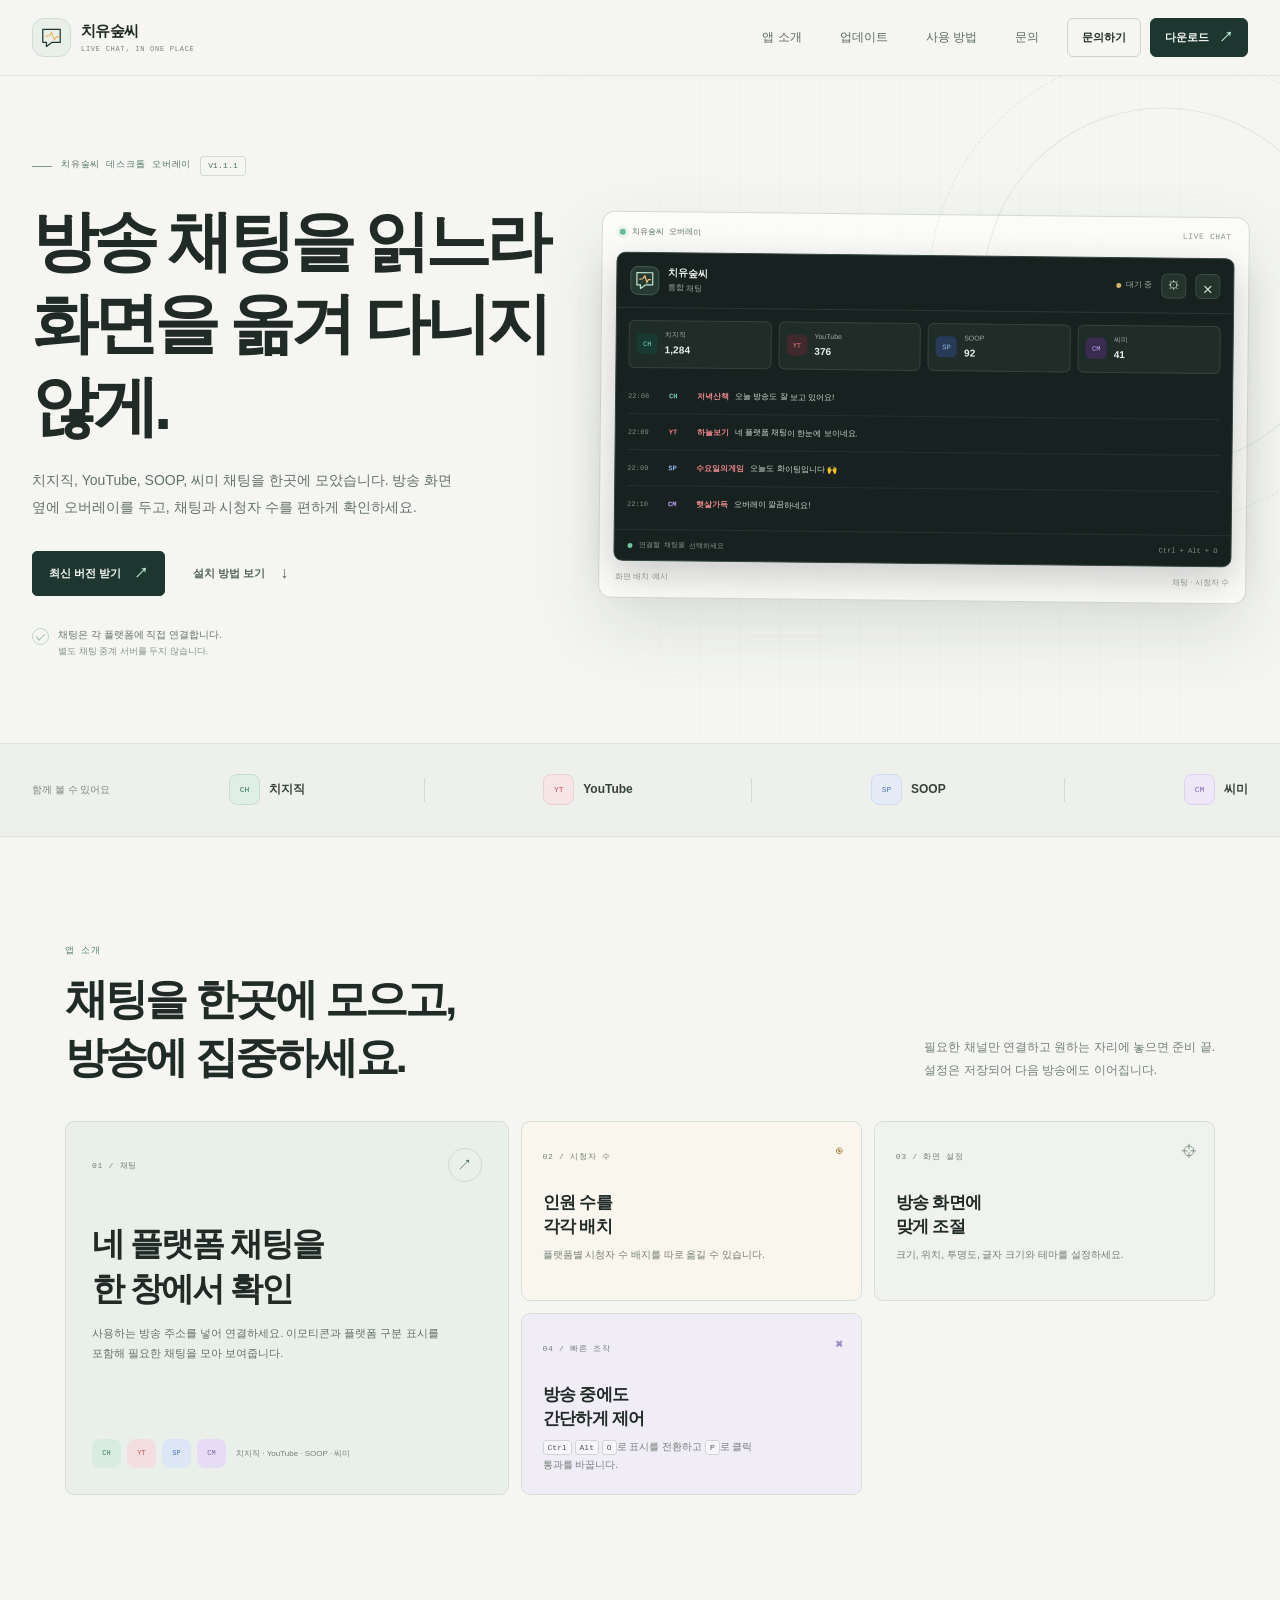
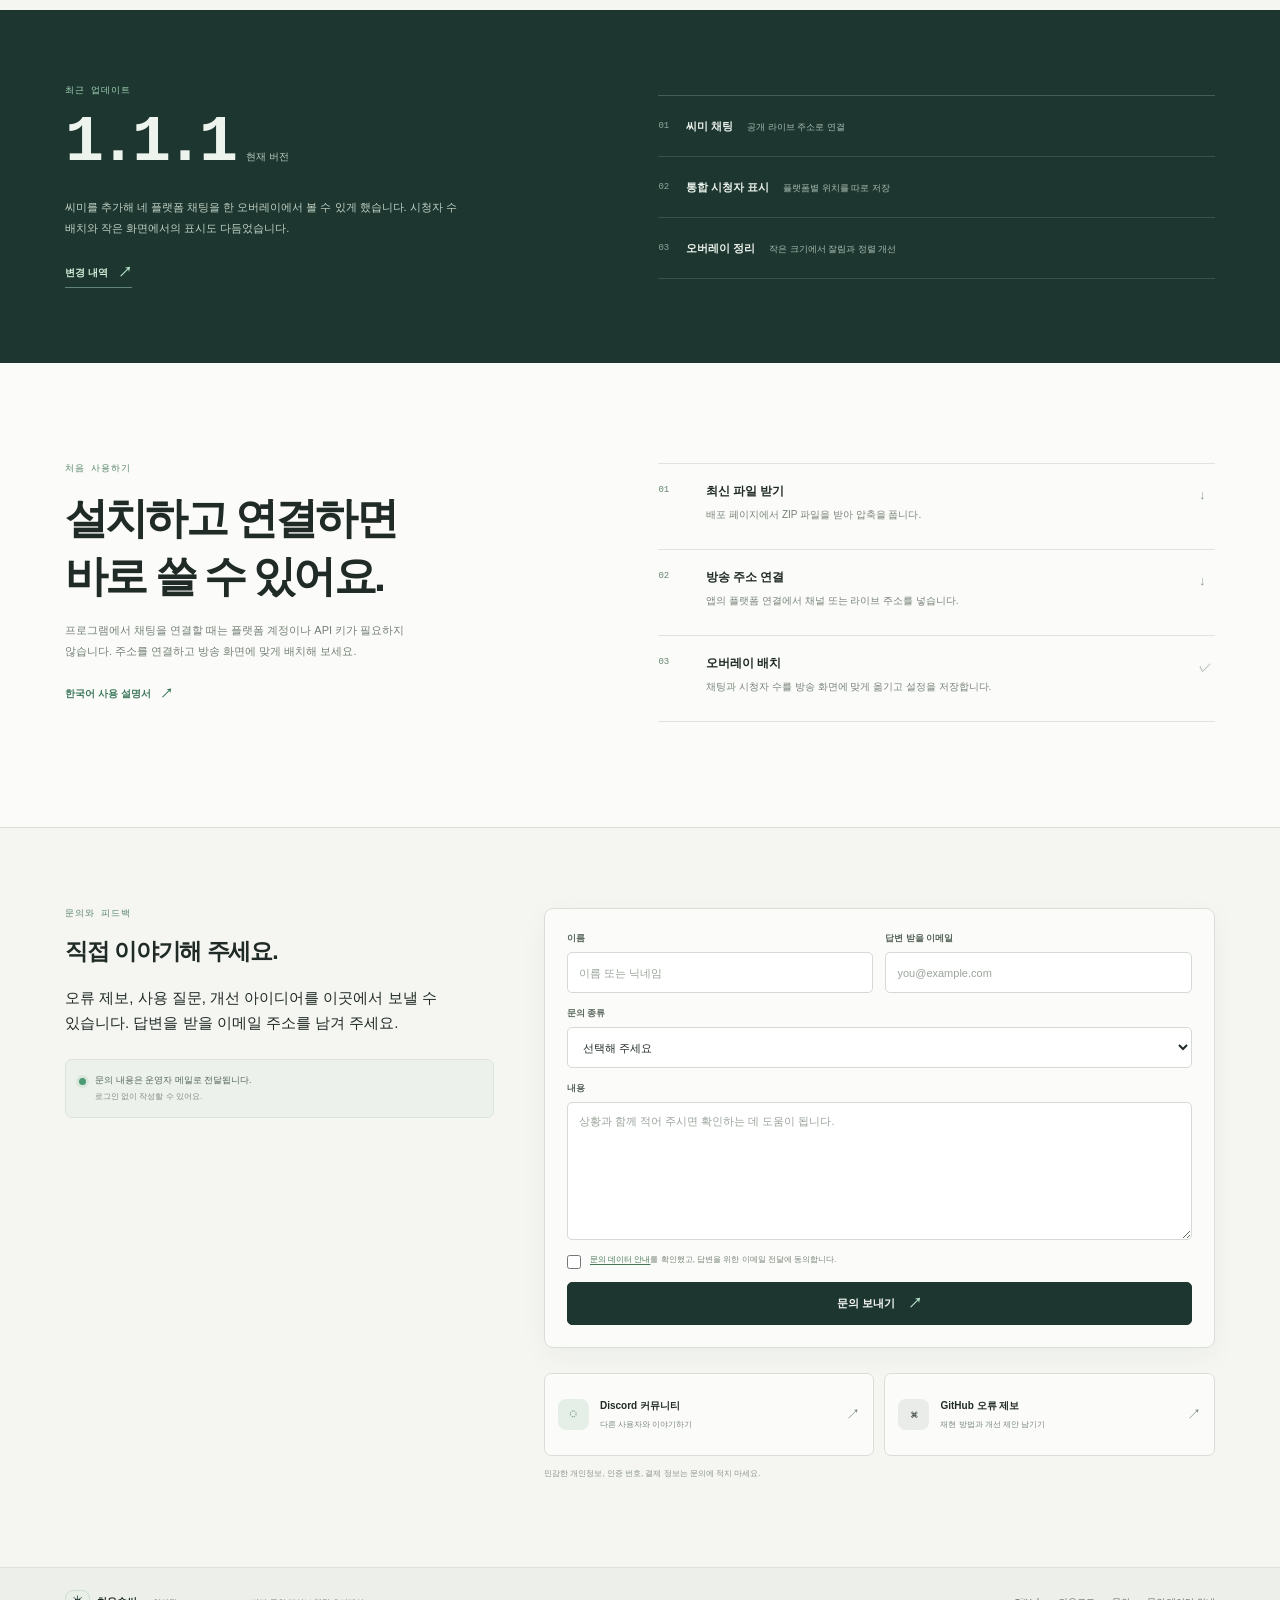
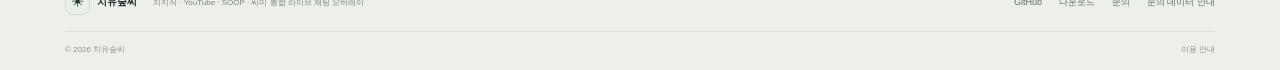
==== commit a9a5cbe2: "Replace account system with contact form" ====
--- a/site/index.html
+++ b/site/index.html
@@ -28,7 +28,7 @@
         <a href="#about">앱 소개</a><a href="#release">업데이트</a><a href="#start">사용 방법</a><a href="#contact">문의</a>
       </nav>
       <div class="header-actions">
-        <button class="login-button" type="button" data-auth-open>로그인</button>
+        <a class="contact-button" href="#contact">문의하기</a>
         <a class="download-button" href="https://github.com/alleyhos/Chzzk_Youtube_Soop_Ci.mi_Overlay/releases/latest">다운로드 <span aria-hidden="true">↗</span></a>
       </div>
     </div>
@@ -119,67 +119,21 @@
     </section>
 
     <section class="contact-section" id="contact">
-      <div class="contact-heading"><p class="eyebrow">문의와 피드백</p><h2>사용 중 막히는 부분이 있나요?</h2><p>빠르게 이야기할 땐 Discord, 오류나 개선 제안은 GitHub에 남겨주세요.</p></div>
-      <div class="contact-cards"><a class="contact-card discord-card" href="https://discord.gg/78nkBt5e9S" target="_blank" rel="noopener noreferrer"><span class="contact-card-icon" aria-hidden="true">◌</span><span class="contact-card-copy"><b>Discord 커뮤니티</b><small>질문하고 다른 사용자와 이야기하기</small></span><span class="contact-arrow" aria-hidden="true">↗</span></a><a class="contact-card github-card" href="https://github.com/alleyhos/Chzzk_Youtube_Soop_Ci.mi_Overlay/issues/new" target="_blank" rel="noopener noreferrer"><span class="contact-card-icon" aria-hidden="true">⌘</span><span class="contact-card-copy"><b>오류 · 개선 제안</b><small>재현 방법과 함께 GitHub에 남기기</small></span><span class="contact-arrow" aria-hidden="true">↗</span></a></div>
-      <p class="contact-footnote">로그인 비밀번호나 인증 코드는 문의 글에 적지 마세요.</p>
+      <div class="contact-heading"><p class="eyebrow">문의와 피드백</p><h2>직접 이야기해 주세요.</h2><p>오류 제보, 사용 질문, 개선 아이디어를 이곳에서 보낼 수 있습니다. 답변을 받을 이메일 주소를 남겨 주세요.</p><div class="contact-response-note"><span class="response-dot" aria-hidden="true"></span><span>문의 내용은 운영자 메일로 전달됩니다.<br><small>로그인 없이 작성할 수 있어요.</small></span></div></div>
+      <form class="contact-form" id="contact-form" action="/api/contact" method="post" autocomplete="on">
+        <div class="contact-form-row"><label>이름<input name="name" type="text" autocomplete="name" maxlength="60" required placeholder="이름 또는 닉네임"></label><label>답변 받을 이메일<input name="email" type="email" autocomplete="email" maxlength="254" required placeholder="you@example.com"></label></div>
+        <label>문의 종류<select name="topic" required><option value="" selected disabled>선택해 주세요</option><option value="사용 문의">사용 문의</option><option value="오류 제보">오류 제보</option><option value="기능 제안">기능 제안</option><option value="기타">기타</option></select></label>
+        <label>내용<textarea name="message" rows="6" minlength="10" maxlength="4000" required placeholder="상황과 함께 적어 주시면 확인하는 데 도움이 됩니다."></textarea></label>
+        <label class="contact-consent"><input name="consent" type="checkbox" required><span><a href="privacy.html" target="_blank" rel="noopener noreferrer">문의 데이터 안내</a>를 확인했고, 답변을 위한 이메일 전달에 동의합니다.</span></label>
+        <label class="contact-honey" aria-hidden="true">Website<input name="website" type="text" tabindex="-1" autocomplete="off"></label>
+        <button class="button button-dark contact-submit" type="submit">문의 보내기 <span aria-hidden="true">↗</span></button>
+        <p class="contact-result" id="contact-result" role="status" aria-live="polite"></p>
+      </form>
+      <div class="contact-links"><a class="contact-card discord-card" href="https://discord.gg/78nkBt5e9S" target="_blank" rel="noopener noreferrer"><span class="contact-card-icon" aria-hidden="true">◌</span><span class="contact-card-copy"><b>Discord 커뮤니티</b><small>다른 사용자와 이야기하기</small></span><span class="contact-arrow" aria-hidden="true">↗</span></a><a class="contact-card github-card" href="https://github.com/alleyhos/Chzzk_Youtube_Soop_Ci.mi_Overlay/issues/new" target="_blank" rel="noopener noreferrer"><span class="contact-card-icon" aria-hidden="true">⌘</span><span class="contact-card-copy"><b>GitHub 오류 제보</b><small>재현 방법과 개선 제안 남기기</small></span><span class="contact-arrow" aria-hidden="true">↗</span></a></div>
+      <p class="contact-footnote">민감한 개인정보, 인증 번호, 결제 정보는 문의에 적지 마세요.</p>
     </section>
   </main>
 
-  <footer class="site-footer"><div class="footer-inner"><a class="footer-brand" href="#home"><span class="brand-mark small-mark" aria-hidden="true">✳</span><b>치유숲씨</b></a><p>치지직 · YouTube · SOOP · 씨미 통합 라이브 채팅 오버레이</p><div class="footer-links"><a href="https://github.com/alleyhos/Chzzk_Youtube_Soop_Ci.mi_Overlay">GitHub</a><a href="https://github.com/alleyhos/Chzzk_Youtube_Soop_Ci.mi_Overlay/releases/latest">다운로드</a><a href="#contact">문의</a><a href="privacy.html">계정 데이터</a></div></div><div class="footer-bottom"><span>© 2026 치유숲씨</span><a href="README-KO.txt">이용 안내</a></div></footer>
-
-  <dialog class="auth-dialog" id="auth-dialog" aria-labelledby="auth-title">
-    <div class="auth-panel">
-      <button class="auth-close" type="button" data-auth-close aria-label="닫기">×</button>
-      <div class="auth-brand"><span class="brand-mark" aria-hidden="true">✳</span><span>치유숲씨 계정</span></div>
-      <div class="auth-welcome"><p class="eyebrow">MEMBER</p><h2 id="auth-title">다시 만나요.</h2><p>계정으로 로그인하거나 새로 가입하세요.</p></div>
-      <div class="auth-tabs" role="tablist" aria-label="계정 메뉴"><button type="button" class="auth-tab is-active" data-auth-mode="login" role="tab" aria-selected="true">로그인</button><button type="button" class="auth-tab" data-auth-mode="signup" role="tab" aria-selected="false">회원가입</button></div>
-      <p class="auth-message" id="auth-message" role="status" aria-live="polite"></p>
-      <div class="auth-signed-in" id="auth-signed-in" hidden><p><b id="auth-user-name"></b>님, 로그인되어 있습니다.</p><button class="button button-dark auth-submit" type="button" id="auth-logout">로그아웃</button><button class="forgot-link delete-account-link" type="button" data-auth-mode="delete">회원 탈퇴</button></div>
-      <form class="auth-form" id="login-form" data-form-mode="login">
-        <label>이메일<input name="email" type="email" autocomplete="email" maxlength="254" required></label>
-        <label>비밀번호<input name="password" type="password" autocomplete="current-password" minlength="12" maxlength="128" required></label>
-        <button class="button button-dark auth-submit" type="submit">로그인</button>
-        <div class="auth-helper-links"><button class="forgot-link" type="button" data-auth-mode="forgot">비밀번호 재설정</button><button class="forgot-link" type="button" data-auth-mode="resend">인증 메일 재전송</button></div>
-      </form>
-      <form class="auth-form" id="signup-form" data-form-mode="signup" hidden>
-        <label>이름<input name="name" type="text" autocomplete="name" minlength="2" maxlength="40" required></label>
-        <label>이메일<input name="email" type="email" autocomplete="email" maxlength="254" required></label>
-        <label>비밀번호<input name="password" type="password" autocomplete="new-password" minlength="12" maxlength="128" required><small>12자 이상 입력해 주세요.</small></label>
-        <label>비밀번호 확인<input name="passwordConfirm" type="password" autocomplete="new-password" minlength="12" maxlength="128" required></label>
-        <label class="consent-label"><input name="consent" type="checkbox" required><span><a href="privacy.html" target="_blank" rel="noopener noreferrer">계정 데이터 안내</a>를 확인했고, 이메일과 이름을 계정 운영에 사용하는 데 동의합니다.</span></label>
-        <button class="button button-dark auth-submit" type="submit">인증 메일 보내기</button>
-      </form>
-      <form class="auth-form" id="forgot-form" data-form-mode="forgot" hidden>
-        <p class="form-help">가입한 이메일로 비밀번호 재설정 링크를 보내드립니다.</p>
-        <label>이메일<input name="email" type="email" autocomplete="email" maxlength="254" required></label>
-        <button class="button button-dark auth-submit" type="submit">재설정 메일 보내기</button>
-        <button class="forgot-link" type="button" data-auth-mode="login">로그인으로 돌아가기</button>
-      </form>
-      <form class="auth-form" id="resend-form" data-form-mode="resend" hidden>
-        <p class="form-help">가입할 때 사용한 이메일로 인증 링크를 다시 보냅니다.</p>
-        <label>이메일<input name="email" type="email" autocomplete="email" maxlength="254" required></label>
-        <button class="button button-dark auth-submit" type="submit">인증 메일 재전송</button>
-        <button class="forgot-link" type="button" data-auth-mode="login">로그인으로 돌아가기</button>
-      </form>
-      <form class="auth-form" id="reset-form" data-form-mode="reset" hidden>
-        <input name="token" type="hidden">
-        <label>새 비밀번호<input name="password" type="password" autocomplete="new-password" minlength="12" maxlength="128" required><small>12자 이상 입력해 주세요.</small></label>
-        <label>새 비밀번호 확인<input name="passwordConfirm" type="password" autocomplete="new-password" minlength="12" maxlength="128" required></label>
-        <button class="button button-dark auth-submit" type="submit">비밀번호 변경</button>
-      </form>
-      <form class="auth-form" id="verify-form" data-form-mode="verify" hidden>
-        <input name="token" type="hidden">
-        <p class="form-help">가입한 이메일 주소를 확인하고 아래 버튼을 눌러 주세요.</p>
-        <button class="button button-dark auth-submit" type="submit">이메일 인증 완료</button>
-      </form>
-      <form class="auth-form" id="delete-form" data-form-mode="delete" hidden>
-        <p class="form-help">계정을 삭제하면 이름, 이메일, 로그인 세션도 삭제됩니다. 이 작업은 되돌릴 수 없습니다.</p>
-        <label>현재 비밀번호<input name="password" type="password" autocomplete="current-password" minlength="12" maxlength="128" required></label>
-        <button class="button button-dark auth-submit" type="submit">계정 영구 삭제</button>
-        <button class="forgot-link" type="button" data-auth-mode="login">취소</button>
-      </form>
-      <p class="auth-privacy">인증 메일이 오지 않으면 스팸함을 확인해 주세요.</p>
-    </div>
-  </dialog>
+  <footer class="site-footer"><div class="footer-inner"><a class="footer-brand" href="#home"><span class="brand-mark small-mark" aria-hidden="true">✳</span><b>치유숲씨</b></a><p>치지직 · YouTube · SOOP · 씨미 통합 라이브 채팅 오버레이</p><div class="footer-links"><a href="https://github.com/alleyhos/Chzzk_Youtube_Soop_Ci.mi_Overlay">GitHub</a><a href="https://github.com/alleyhos/Chzzk_Youtube_Soop_Ci.mi_Overlay/releases/latest">다운로드</a><a href="#contact">문의</a><a href="privacy.html">문의 데이터 안내</a></div></div><div class="footer-bottom"><span>© 2026 치유숲씨</span><a href="README-KO.txt">이용 안내</a></div></footer>
 </body>
 </html>
--- a/site/style.css
+++ b/site/style.css
@@ -20,7 +20,6 @@
 * { box-sizing: border-box; }
 html { scroll-behavior: smooth; scroll-padding-top: 88px; }
 body { margin: 0; color: var(--ink); background: var(--paper); font: 15px/1.65 var(--sans); word-break: keep-all; -webkit-font-smoothing: antialiased; }
-body:has(.auth-dialog[open]) { overflow: hidden; }
 a { color: inherit; text-decoration: none; }
 button, input { font: inherit; }
 button, a { -webkit-tap-highlight-color: transparent; }
@@ -39,8 +38,8 @@
 .main-nav a { transition: color .16s ease; }
 .main-nav a:hover, .footer-links a:hover { color: #367862; }
 .header-actions { display: flex; align-items: center; gap: 9px; }
-.login-button, .download-button { min-height: 39px; display: inline-flex; align-items: center; justify-content: center; gap: 10px; padding: 0 14px; border: 1px solid #cbd4cc; border-radius: 6px; background: transparent; font-size: 11px; font-weight: 650; cursor: pointer; transition: background .18s, border-color .18s, color .18s; }
-.login-button:hover { border-color: #87978c; background: #edf1eb; }
+.contact-button, .download-button { min-height: 39px; display: inline-flex; align-items: center; justify-content: center; gap: 10px; padding: 0 14px; border: 1px solid #cbd4cc; border-radius: 6px; background: transparent; font-size: 11px; font-weight: 650; transition: background .18s, border-color .18s, color .18s; }
+.contact-button:hover { border-color: #87978c; background: #edf1eb; }
 .download-button { border-color: var(--forest); background: var(--forest); color: #f6f8f4; }
 .download-button:hover, .button-dark:hover { border-color: #2c5142; background: #2c5142; }
 .download-button span { color: var(--mint); font-size: 14px; }
@@ -166,10 +165,32 @@
 .start-steps p { margin: 4px 0 0; color: #768178; font-size: 10px; line-height: 1.7; }
 .start-steps li > i { padding-top: 2px; color: #8da094; font-size: 13px; font-style: normal; }
 
-.contact-section { width: min(1150px, calc(100% - 64px)); display: grid; grid-template-columns: .82fr 1.18fr; align-items: center; gap: 50px; margin: auto; padding-block: 80px 86px; }
+.contact-section { width: min(1150px, calc(100% - 64px)); display: grid; grid-template-columns: .78fr 1.22fr; align-items: start; gap: 25px 50px; margin: auto; padding-block: 80px 86px; }
 .contact-heading h2 { margin: 11px 0 7px; font-size: 23px; letter-spacing: -.05em; }
 .contact-heading > p:last-child { margin: 0; color: #747f77; font-size: 10px; line-height: 1.8; }
-.contact-cards { display: grid; grid-template-columns: repeat(2,minmax(0,1fr)); gap: 10px; }
+.contact-response-note { display: flex; align-items: flex-start; gap: 9px; margin-top: 24px; padding: 13px; border: 1px solid #dce4da; border-radius: 7px; background: #edf1eb; color: #53645a; font-size: 9px; line-height: 1.7; }
+.response-dot { width: 7px; height: 7px; flex: 0 0 7px; margin-top: 5px; border-radius: 50%; background: #4d9a74; box-shadow: 0 0 0 3px rgba(77,154,116,.12); }
+.contact-response-note small { color: #818c83; font-size: 8px; }
+.contact-form { display: grid; gap: 13px; padding: 22px; border: 1px solid var(--line); border-radius: 9px; background: #fbfcf9; box-shadow: 0 8px 28px rgba(29,55,48,.045); }
+.contact-form[aria-busy="true"] { opacity: .84; }
+.contact-form-row { display: grid; grid-template-columns: repeat(2,minmax(0,1fr)); gap: 12px; }
+.contact-form label { display: grid; gap: 6px; color: #58655c; font-size: 9px; font-weight: 650; }
+.contact-form input, .contact-form select, .contact-form textarea { width: 100%; min-width: 0; border: 1px solid #d4dbd3; border-radius: 5px; outline: none; background: #fff; color: var(--ink); font: 11px/1.55 var(--sans); }
+.contact-form input, .contact-form select { height: 41px; padding: 0 11px; }
+.contact-form textarea { min-height: 138px; padding: 10px 11px; resize: vertical; }
+.contact-form input::placeholder, .contact-form textarea::placeholder { color: #9aa49b; }
+.contact-form input:focus, .contact-form select:focus, .contact-form textarea:focus { border-color: #6e9b7b; box-shadow: 0 0 0 3px rgba(94,151,111,.12); }
+.contact-form .contact-consent { grid-template-columns: 15px minmax(0,1fr); align-items: start; gap: 8px; color: #78837a; font-size: 8px; line-height: 1.75; font-weight: 400; }
+.contact-consent input { width: 14px; height: 14px; margin: 2px 0 0; accent-color: #4e8a69; }
+.contact-consent a { color: #467755; text-decoration: underline; text-underline-offset: 2px; }
+.contact-honey { position: absolute !important; width: 1px !important; height: 1px !important; overflow: hidden !important; clip: rect(0,0,0,0) !important; white-space: nowrap !important; }
+.contact-submit { min-height: 43px; justify-content: center; cursor: pointer; }
+.contact-submit:disabled { opacity: .6; cursor: wait; }
+.contact-submit span { color: var(--mint); }
+.contact-result { display: none; margin: 0; padding: 10px 12px; border: 1px solid #d4e5d6; border-radius: 5px; background: #edf5ed; color: #456b4f; font-size: 9px; line-height: 1.65; }
+.contact-result.is-visible { display: block; }
+.contact-result.is-error { border-color: #efd1cf; background: #fbefed; color: #9a4e49; }
+.contact-links { grid-column: 2; display: grid; grid-template-columns: repeat(2,minmax(0,1fr)); gap: 10px; }
 .contact-card { min-width: 0; min-height: 83px; display: flex; align-items: center; gap: 11px; padding: 13px; border: 1px solid var(--line); border-radius: 7px; background: #fbfcf9; transition: transform .16s, border-color .16s, box-shadow .16s; }
 .contact-card:hover { transform: translateY(-2px); border-color: #afc5b3; box-shadow: 0 7px 19px rgba(29,55,48,.07); }
 .contact-card-icon { width: 31px; height: 31px; flex: 0 0 31px; display: grid; place-items: center; border-radius: 8px; background: #e5efe8; color: #42795c; font-size: 15px; }
@@ -178,7 +199,7 @@
 .contact-card-copy b { overflow: hidden; font-size: 10px; font-weight: 680; text-overflow: ellipsis; white-space: nowrap; }
 .contact-card-copy small { overflow: hidden; color: #7b867e; font-size: 8px; text-overflow: ellipsis; white-space: nowrap; }
 .contact-arrow { margin-left: auto; color: #718379; font-size: 14px; }
-.contact-footnote { grid-column: 2; margin: -41px 0 0; color: #8b948d; font-size: 8px; }
+.contact-footnote { grid-column: 2; margin: -14px 0 0; color: #8b948d; font-size: 8px; }
 
 .site-footer { padding: 22px 32px 14px; border-top: 1px solid #dce1da; background: #edf0ea; }
 .footer-inner, .footer-bottom { width: min(1150px, 100%); display: flex; align-items: center; gap: 16px; margin: auto; }
@@ -189,41 +210,6 @@
 .footer-bottom { justify-content: space-between; margin-top: 16px; padding-top: 11px; border-top: 1px solid #d8dfd7; color: #89938b; font-size: 8px; }
 .footer-bottom a:hover { color: #367862; }
 
-.auth-dialog { width: min(440px, calc(100% - 32px)); max-height: min(720px, calc(100dvh - 32px)); overflow: auto; padding: 0; border: 1px solid #d1d9d1; border-radius: 12px; background: #fbfcf9; color: var(--ink); box-shadow: 0 28px 100px rgba(11,27,17,.26); }
-.auth-dialog::backdrop { background: rgba(17,30,23,.54); backdrop-filter: blur(4px); }
-.auth-panel { position: relative; padding: 27px 31px 23px; }
-.auth-close { position: absolute; top: 16px; right: 17px; width: 31px; height: 31px; border: 1px solid #d9dfd8; border-radius: 7px; background: transparent; color: #67736a; font-size: 20px; cursor: pointer; }
-.auth-brand { display: flex; align-items: center; gap: 8px; color: #53635a; font-size: 10px; font-weight: 650; }
-.auth-brand .brand-mark { width: 30px; height: 30px; border-radius: 9px; font-size: 13px; }
-.auth-welcome { margin-top: 30px; }
-.auth-welcome h2 { margin: 8px 0 3px; font-size: 27px; letter-spacing: -.06em; }
-.auth-welcome > p:last-child { margin: 0; color: #778178; font-size: 10px; }
-.auth-tabs { display: grid; grid-template-columns: repeat(2,1fr); margin-top: 23px; border-bottom: 1px solid #dce2db; }
-.auth-tab { padding: 10px 5px; border: 0; border-bottom: 2px solid transparent; background: transparent; color: #7b867d; font-size: 10px; cursor: pointer; }
-.auth-tab.is-active { border-color: #4e8a69; color: #315f45; font-weight: 700; }
-.auth-message { display: none; margin: 12px 0 0; padding: 9px 10px; border: 1px solid #d4e5d6; border-radius: 5px; background: #edf5ed; color: #456b4f; font-size: 9px; line-height: 1.65; }
-.auth-message.is-visible { display: block; }
-.auth-message.is-error { border-color: #efd1cf; background: #fbefed; color: #9a4e49; }
-.auth-form { display: grid; gap: 13px; margin-top: 17px; }
-.auth-form[hidden], .auth-signed-in[hidden] { display: none; }
-.auth-form label { display: grid; gap: 6px; color: #58655c; font-size: 9px; font-weight: 650; }
-.auth-form input { width: 100%; height: 41px; padding: 0 11px; border: 1px solid #d4dbd3; border-radius: 5px; outline: none; background: white; color: var(--ink); font-size: 11px; }
-.auth-form input:focus { border-color: #6e9b7b; box-shadow: 0 0 0 3px rgba(94,151,111,.12); }
-.auth-form label small { color: #89938a; font-size: 8px; font-weight: 400; }
-.auth-form .consent-label { grid-template-columns: 16px minmax(0,1fr); align-items: start; gap: 8px; color: #78837a; font-size: 8px; line-height: 1.7; font-weight: 400; }
-.consent-label input { width: 14px; height: 14px; margin: 2px 0 0; accent-color: #4e8a69; }
-.consent-label a { color: #467755; text-decoration: underline; text-underline-offset: 2px; }
-.auth-helper-links { display: flex; justify-content: center; flex-wrap: wrap; gap: 2px 14px; }
-.delete-account-link { margin-top: 7px; color: #a05550; }
-.delete-account-link:hover { color: #873d38; }
-.auth-submit { width: 100%; min-height: 42px; margin-top: 2px; cursor: pointer; }
-.auth-submit:disabled { opacity: .6; cursor: wait; }
-.forgot-link { justify-self: center; padding: 3px 5px; border: 0; background: transparent; color: #63806b; font-size: 9px; cursor: pointer; }
-.forgot-link:hover { text-decoration: underline; }
-.form-help { margin: 0; color: #727e75; font-size: 9px; }
-.auth-signed-in { margin-top: 18px; }
-.auth-signed-in p { color: #606e63; font-size: 11px; }
-.auth-privacy { margin: 19px 0 0; padding-top: 12px; border-top: 1px solid #e4e8e2; color: #909890; font-size: 8px; text-align: center; }
 .policy-page { width: min(760px, calc(100% - 40px)); margin: auto; padding-block: 74px 88px; }
 .policy-page > h1 { margin: 13px 0 8px; font-size: clamp(33px, 6vw, 45px); line-height: 1.3; letter-spacing: -.07em; }
 .policy-lede { margin: 0 0 43px; color: #6f7c72; font-size: 12px; }
@@ -258,7 +244,7 @@
   .main-nav a { padding: 11px 3px; border-bottom: 1px solid #e5e9e2; }
   .main-nav a:last-child { border-bottom: 0; }
   .header-actions { gap: 6px; }
-  .login-button, .download-button { min-height: 35px; padding-inline: 10px; font-size: 9px; }
+  .contact-button, .download-button { min-height: 35px; padding-inline: 10px; font-size: 9px; }
   .hero { grid-template-columns: minmax(0,1fr); gap: 37px; padding: 58px 24px 57px; }
   .hero-content { max-width: 650px; }
   .hero h1 { font-size: clamp(39px, 8vw, 57px); }
@@ -287,7 +273,7 @@
   .start-section { padding: 70px 23px 75px; }
   .contact-section { grid-template-columns: minmax(0,1fr); gap: 20px; padding-block: 61px 66px; }
   .contact-heading h2 { font-size: 21px; }
-  .contact-cards { grid-template-columns: repeat(2,minmax(0,1fr)); }
+  .contact-links { grid-column: 1; grid-template-columns: repeat(2,minmax(0,1fr)); }
   .contact-footnote { grid-column: 1; margin: -11px 0 0; }
   .site-footer { padding-inline: 20px; }
 }
@@ -299,7 +285,7 @@
   .brand-name { font-size: 12px; }
   .brand-name small { font-size: 6px; }
   .menu-toggle { width: 31px; height: 31px; flex: 0 0 31px; }
-  .login-button { padding-inline: 7px; }
+  .contact-button { padding-inline: 7px; }
   .download-button { gap: 5px; padding-inline: 8px; }
   .hero { padding: 44px 16px 43px; }
   .hero h1 { margin-top: 20px; font-size: clamp(35px, 10vw, 44px); }
@@ -328,12 +314,12 @@
   .release-section { padding-inline: 17px; }
   .release-details p { display: grid; gap: 2px; }
   .start-section { padding-inline: 17px; }
-  .contact-cards { grid-template-columns: minmax(0,1fr); }
+  .contact-form { padding: 16px; }
+  .contact-form-row, .contact-links { grid-template-columns: minmax(0,1fr); }
   .contact-card { min-height: 72px; }
   .footer-inner { flex-wrap: wrap; gap: 9px; }
   .footer-inner > p { flex-basis: calc(100% - 2px); order: 3; }
   .footer-links { gap: 10px; }
-  .auth-panel { padding: 23px 21px 20px; }
 }
 @media (prefers-reduced-motion: reduce) {
   *, *::before, *::after { scroll-behavior: auto !important; transition-duration: .01ms !important; animation-duration: .01ms !important; }
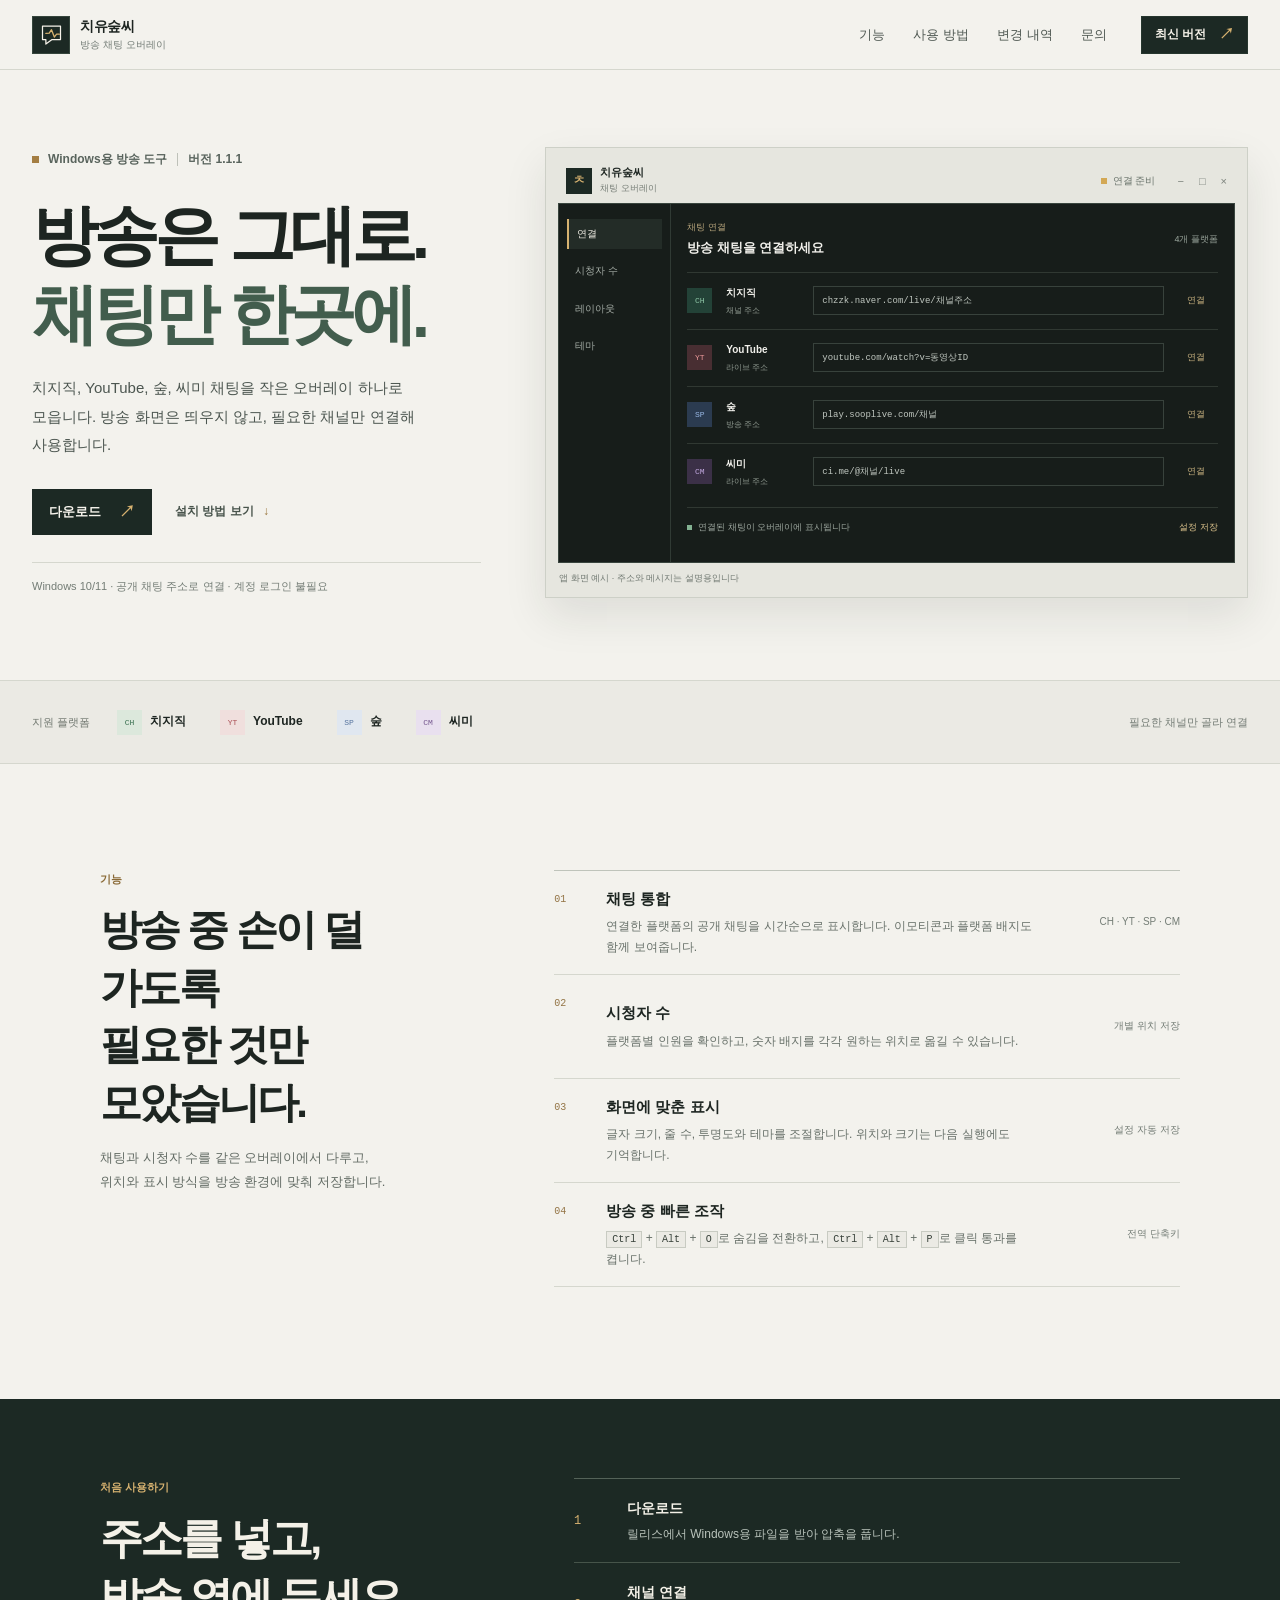
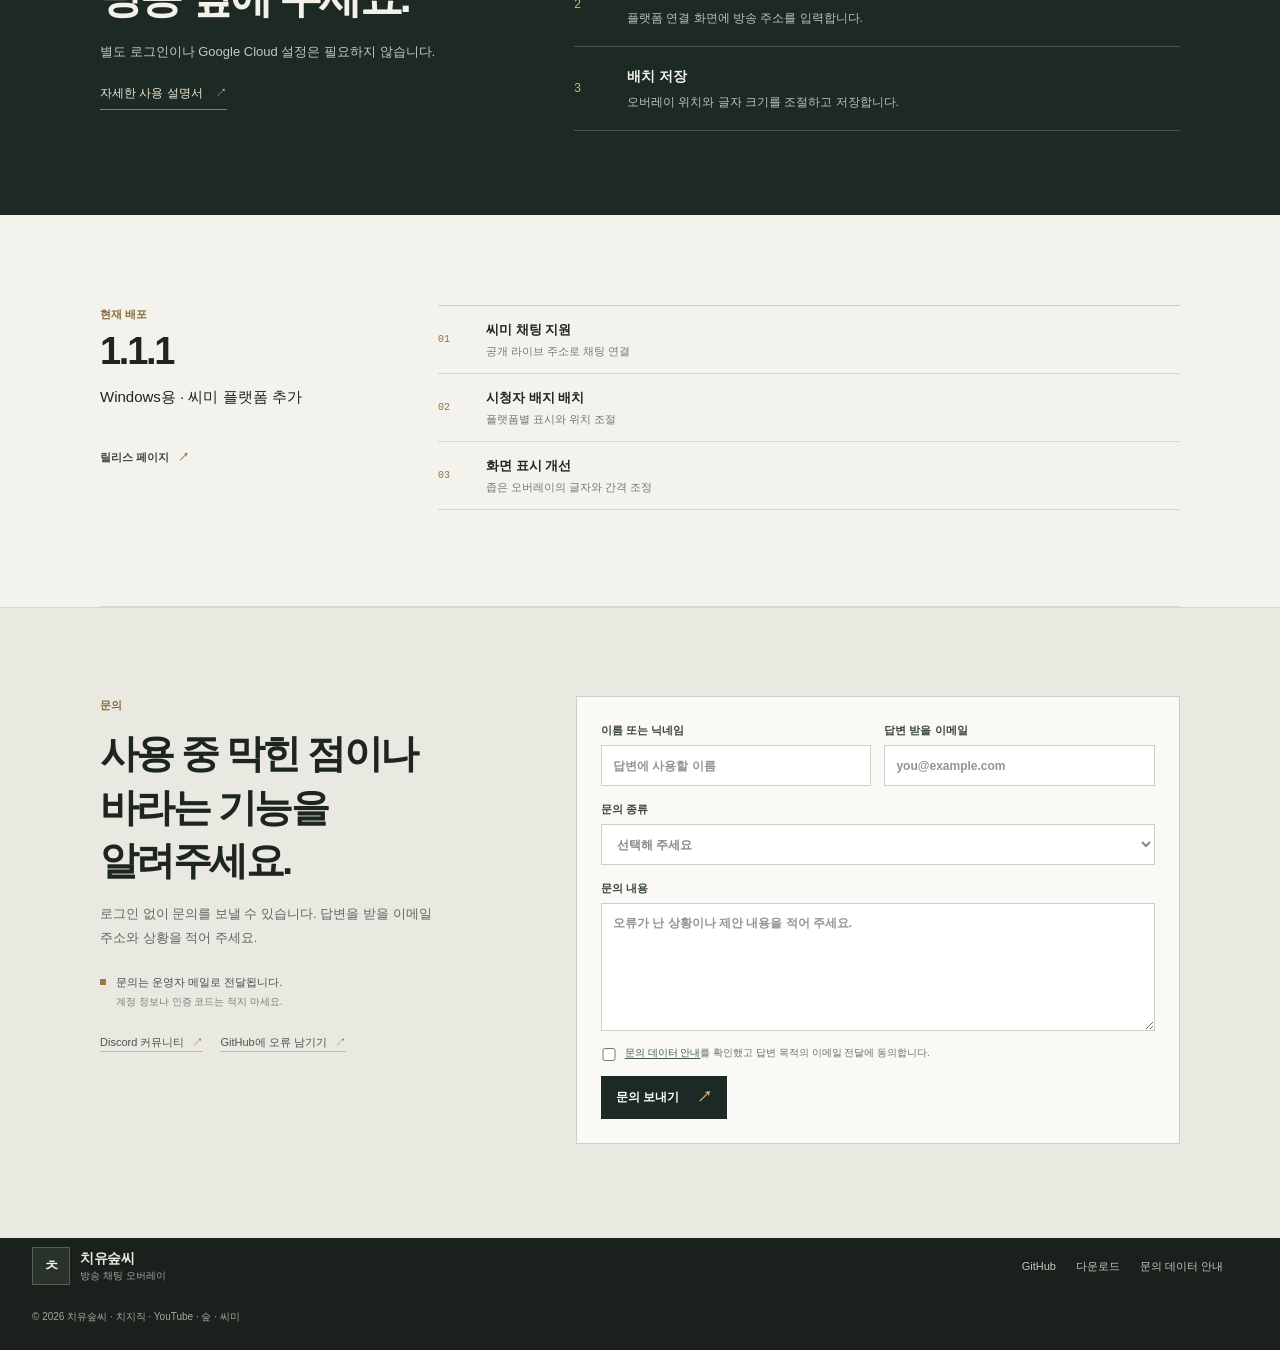
==== commit 7d64330e: "Redesign Chiyusup website" ====
--- a/site/index.html
+++ b/site/index.html
@@ -3,13 +3,13 @@
 <head>
   <meta charset="utf-8">
   <meta name="viewport" content="width=device-width, initial-scale=1">
-  <meta name="theme-color" content="#f5f6f2">
-  <meta name="description" content="치유숲씨는 치지직, YouTube, SOOP, 씨미 채팅과 시청자 수를 한 화면에 모아 보여주는 방송용 오버레이입니다.">
-  <meta property="og:title" content="치유숲씨 — 방송 채팅을 한 화면에">
-  <meta property="og:description" content="치지직 · YouTube · SOOP · 씨미 통합 라이브 채팅 오버레이">
+  <meta name="theme-color" content="#f3f2ed">
+  <meta name="description" content="치유숲씨는 치지직, YouTube, 숲, 씨미 라이브 채팅을 한 오버레이에 모아 보여주는 Windows 앱입니다.">
+  <meta property="og:title" content="치유숲씨 — 방송 채팅 오버레이">
+  <meta property="og:description" content="치지직 · YouTube · 숲 · 씨미 채팅을 방송 화면 옆에 모아 보세요.">
   <meta property="og:type" content="website">
-  <title>치유숲씨 — 방송 채팅을 한 화면에</title>
-  <link rel="icon" href="data:image/svg+xml,%3Csvg xmlns='http://www.w3.org/2000/svg' viewBox='0 0 64 64'%3E%3Crect width='64' height='64' rx='17' fill='%231d3730'/%3E%3Cpath d='M17 16h30v25H33L21 50v-9h-4z' fill='none' stroke='%23b9e5cd' stroke-width='3' stroke-linejoin='round'/%3E%3Cpath d='m22 30 6-1 4-7 5 13 4-6h3' fill='none' stroke='%23f0c77d' stroke-width='2.5' stroke-linecap='round' stroke-linejoin='round'/%3E%3C/svg%3E">
+  <title>치유숲씨 — 방송 채팅 오버레이</title>
+  <link rel="icon" href="data:image/svg+xml,%3Csvg xmlns='http://www.w3.org/2000/svg' viewBox='0 0 48 48'%3E%3Crect x='3' y='3' width='42' height='42' rx='11' fill='%231c2924'/%3E%3Cpath d='M12 13h24v17H23l-7 5v-5h-4z' fill='none' stroke='%23f3f2ed' stroke-width='2'/%3E%3Cpath d='m17 22 4-.5 3-4 4 9 3-4h3' fill='none' stroke='%23d7b270' stroke-width='2' stroke-linecap='round' stroke-linejoin='round'/%3E%3C/svg%3E">
   <link rel="stylesheet" href="style.css">
   <script src="app.js" defer></script>
 </head>
@@ -17,123 +17,116 @@
   <a class="skip-link" href="#main">본문으로 건너뛰기</a>
   <header class="site-header">
     <div class="header-inner">
-      <a class="brand" href="#home" aria-label="치유숲씨 홈">
-        <span class="brand-mark" aria-hidden="true">
-          <svg viewBox="0 0 48 48" fill="none"><path d="M8.5 9.5h31v23H25l-10 7.5v-7.5h-6.5z" stroke="currentColor" stroke-width="2.2" stroke-linejoin="round"/><path d="m14 22 6-.7 4-6.4 5 13.5 4-5.8h5" stroke="#e8b96e" stroke-width="2.2" stroke-linecap="round" stroke-linejoin="round"/></svg>
-        </span>
-        <span class="brand-name">치유숲씨<small>LIVE CHAT, IN ONE PLACE</small></span>
+      <a class="brand" href="/" aria-label="치유숲씨 홈">
+        <span class="brand-mark" aria-hidden="true"><svg viewBox="0 0 48 48" fill="none"><path d="M8 9h32v24H25L14 41v-8H8z" stroke="currentColor" stroke-width="2.2" stroke-linejoin="round"/><path d="m14 22 6-.5 4-6 5 13 4-5h5" stroke="#d7b270" stroke-width="2.3" stroke-linecap="round" stroke-linejoin="round"/></svg></span>
+        <span class="brand-name">치유숲씨<small>방송 채팅 오버레이</small></span>
       </a>
       <button class="menu-toggle" type="button" aria-expanded="false" aria-controls="main-nav" aria-label="메뉴 열기"><span></span><span></span></button>
       <nav class="main-nav" id="main-nav" aria-label="주 메뉴">
-        <a href="#about">앱 소개</a><a href="#release">업데이트</a><a href="#start">사용 방법</a><a href="#contact">문의</a>
+        <a href="#features">기능</a><a href="#guide">사용 방법</a><a href="#release">변경 내역</a><a href="#contact">문의</a>
       </nav>
-      <div class="header-actions">
-        <a class="contact-button" href="#contact">문의하기</a>
-        <a class="download-button" href="https://github.com/alleyhos/Chzzk_Youtube_Soop_Ci.mi_Overlay/releases/latest">다운로드 <span aria-hidden="true">↗</span></a>
-      </div>
+      <a class="header-download" href="https://github.com/alleyhos/Chzzk_Youtube_Soop_Overlay/releases/latest">최신 버전 <span aria-hidden="true">↗</span></a>
     </div>
   </header>
 
   <main id="main">
-    <section class="hero" id="home">
-      <div class="hero-grid" aria-hidden="true"></div>
-      <div class="hero-content">
-        <p class="kicker"><span class="kicker-line"></span> 치유숲씨 데스크톱 오버레이 <span class="version-pill">v1.1.1</span></p>
-        <h1>방송 채팅을 읽느라<br>화면을 옮겨 다니지 않게.</h1>
-        <p class="hero-lede">치지직, YouTube, SOOP, 씨미 채팅을 한곳에 모았습니다. 방송 화면 옆에 오버레이를 두고, 채팅과 시청자 수를 편하게 확인하세요.</p>
-        <div class="hero-actions">
-          <a class="button button-dark" href="https://github.com/alleyhos/Chzzk_Youtube_Soop_Ci.mi_Overlay/releases/latest">최신 버전 받기 <span aria-hidden="true">↗</span></a>
-          <a class="button button-text" href="#start">설치 방법 보기 <span aria-hidden="true">↓</span></a>
+    <section class="hero">
+      <div class="hero-inner">
+        <div class="hero-copy">
+          <p class="kicker"><span></span> Windows용 방송 도구 <i></i> 버전 1.1.1</p>
+          <h1>방송은 그대로.<br><span>채팅만 한곳에.</span></h1>
+          <p class="hero-description">치지직, YouTube, 숲, 씨미 채팅을 작은 오버레이 하나로 모읍니다. 방송 화면은 띄우지 않고, 필요한 채널만 연결해 사용합니다.</p>
+          <div class="hero-links">
+            <a class="button button-dark" href="https://github.com/alleyhos/Chzzk_Youtube_Soop_Overlay/releases/latest">다운로드 <span aria-hidden="true">↗</span></a>
+            <a class="text-link" href="#guide">설치 방법 보기 <span aria-hidden="true">↓</span></a>
+          </div>
+          <p class="hero-note">Windows 10/11 · 공개 채팅 주소로 연결 · 계정 로그인 불필요</p>
         </div>
-        <div class="hero-note"><span class="check-mark" aria-hidden="true">✓</span><span>채팅은 각 플랫폼에 직접 연결합니다.<br><small>별도 채팅 중계 서버를 두지 않습니다.</small></span></div>
-      </div>
 
-      <div class="stage" aria-label="통합 채팅 오버레이 화면 예시">
-        <div class="stage-topline"><span class="stage-window-label"><i></i> 치유숲씨 오버레이</span><span>LIVE CHAT</span></div>
-        <div class="overlay-card">
-          <div class="overlay-header">
-            <span class="overlay-logo" aria-hidden="true"><svg viewBox="0 0 32 32" fill="none"><path d="M5 5h22v17H17l-7 5v-5H5z" stroke="currentColor" stroke-width="1.7" stroke-linejoin="round"/><path d="m9 14 4-.5 3-4 3 9 2-4h3" stroke="#e8b96e" stroke-width="1.7" stroke-linecap="round"/></svg></span>
-            <div><strong>치유숲씨</strong><small>통합 채팅</small></div>
-            <span class="live-state"><i></i> 대기 중</span>
-            <button class="window-control" aria-label="설정 예시" tabindex="-1">⚙</button>
-            <button class="window-control close-control" aria-label="닫기 예시" tabindex="-1">×</button>
+        <div class="desk">
+          <div class="desk-toolbar">
+            <div class="desk-brand"><span class="desk-mark">ㅊ</span><span><b>치유숲씨</b><small>채팅 오버레이</small></span></div>
+            <div class="desk-state"><i></i> 연결 준비</div>
+            <div class="desk-controls"><span>−</span><span>□</span><span>×</span></div>
           </div>
-          <div class="viewer-strip" aria-label="플랫폼별 시청자 수 예시">
-            <div class="viewer-count count-ch"><b>CH</b><span>치지직</span><strong>1,284</strong></div>
-            <div class="viewer-count count-yt"><b>YT</b><span>YouTube</span><strong>376</strong></div>
-            <div class="viewer-count count-sp"><b>SP</b><span>SOOP</span><strong>92</strong></div>
-            <div class="viewer-count count-cm"><b>CM</b><span>씨미</span><strong>41</strong></div>
+          <div class="desk-content">
+            <aside class="desk-rail" aria-label="설정 메뉴 미리보기">
+              <span class="rail-active">연결</span><span>시청자 수</span><span>레이아웃</span><span>테마</span>
+            </aside>
+            <div class="desk-main">
+              <div class="desk-heading"><div><small>채팅 연결</small><b>방송 채팅을 연결하세요</b></div><span>4개 플랫폼</span></div>
+              <div class="source-row row-ch"><span class="source-code">CH</span><div class="source-info"><b>치지직</b><small>채널 주소</small></div><div class="source-address">chzzk.naver.com/live/채널주소</div><span class="source-action">연결</span></div>
+              <div class="source-row row-yt"><span class="source-code">YT</span><div class="source-info"><b>YouTube</b><small>라이브 주소</small></div><div class="source-address">youtube.com/watch?v=동영상ID</div><span class="source-action">연결</span></div>
+              <div class="source-row row-sp"><span class="source-code">SP</span><div class="source-info"><b>숲</b><small>방송 주소</small></div><div class="source-address">play.sooplive.com/채널</div><span class="source-action">연결</span></div>
+              <div class="source-row row-cm"><span class="source-code">CM</span><div class="source-info"><b>씨미</b><small>라이브 주소</small></div><div class="source-address">ci.me/@채널/live</div><span class="source-action">연결</span></div>
+              <div class="desk-foot"><span><i></i> 연결된 채팅이 오버레이에 표시됩니다</span><span>설정 저장</span></div>
+            </div>
           </div>
-          <div class="chat-list">
-            <div class="chat-row"><time>22:08</time><span class="chat-platform ch-text">CH</span><b>저녁산책</b><p>오늘 방송도 잘 보고 있어요!</p></div>
-            <div class="chat-row"><time>22:09</time><span class="chat-platform yt-text">YT</span><b>하늘보기</b><p>네 플랫폼 채팅이 한눈에 보이네요.</p></div>
-            <div class="chat-row"><time>22:09</time><span class="chat-platform sp-text">SP</span><b>수요일의게임</b><p>오늘도 화이팅입니다 🙌</p></div>
-            <div class="chat-row"><time>22:10</time><span class="chat-platform cm-text">CM</span><b>햇살가득</b><p>오버레이 깔끔하네요!</p></div>
-          </div>
-          <div class="overlay-bottom"><span><i></i> 연결할 채팅을 선택하세요</span><span>Ctrl + Alt + O</span></div>
+          <p class="desk-caption">앱 화면 예시 · 주소와 메시지는 설명용입니다</p>
         </div>
-        <div class="stage-caption"><span>화면 배치 예시</span><span>채팅 · 시청자 수</span></div>
-        <span class="stage-orbit orbit-one" aria-hidden="true"></span><span class="stage-orbit orbit-two" aria-hidden="true"></span>
       </div>
     </section>
 
-    <section class="platform-rail" aria-label="지원 플랫폼">
-      <div class="platform-inner"><span class="rail-label">함께 볼 수 있어요</span>
-        <span class="platform-item"><i class="p-logo p-ch">CH</i>치지직</span><span class="rail-separator"></span>
-        <span class="platform-item"><i class="p-logo p-yt">YT</i>YouTube</span><span class="rail-separator"></span>
-        <span class="platform-item"><i class="p-logo p-sp">SP</i>SOOP</span><span class="rail-separator"></span>
-        <span class="platform-item"><i class="p-logo p-cm">CM</i>씨미</span>
+    <section class="platform-strip" aria-label="지원 플랫폼">
+      <div class="platform-strip-inner">
+        <span class="strip-label">지원 플랫폼</span>
+        <div class="platform-names"><span><i class="p-ch">CH</i>치지직</span><span><i class="p-yt">YT</i>YouTube</span><span><i class="p-sp">SP</i>숲</span><span><i class="p-cm">CM</i>씨미</span></div>
+        <span class="strip-tail">필요한 채널만 골라 연결</span>
       </div>
     </section>
 
-    <section class="section about-section" id="about">
-      <div class="section-head">
-        <div><p class="eyebrow">앱 소개</p><h2>채팅을 한곳에 모으고,<br>방송에 집중하세요.</h2></div>
-        <p class="section-intro">필요한 채널만 연결하고 원하는 자리에 놓으면 준비 끝.<br>설정은 저장되어 다음 방송에도 이어집니다.</p>
+    <section class="features content-width" id="features">
+      <div class="section-intro">
+        <p class="section-label">기능</p>
+        <h2>방송 중 손이 덜 가도록<br>필요한 것만 모았습니다.</h2>
+        <p>채팅과 시청자 수를 같은 오버레이에서 다루고, 위치와 표시 방식을 방송 환경에 맞춰 저장합니다.</p>
       </div>
-      <div class="feature-layout">
-        <article class="feature-main">
-          <div class="feature-main-top"><span class="feature-index">01 / 채팅</span><span class="feature-symbol symbol-chat" aria-hidden="true">↗</span></div>
-          <h3>네 플랫폼 채팅을<br>한 창에서 확인</h3>
-          <p>사용하는 방송 주소를 넣어 연결하세요. 이모티콘과 플랫폼 구분 표시를 포함해 필요한 채팅을 모아 보여줍니다.</p>
-          <div class="mini-stack" aria-hidden="true"><span class="mini-chip mini-ch">CH</span><span class="mini-chip mini-yt">YT</span><span class="mini-chip mini-sp">SP</span><span class="mini-chip mini-cm">CM</span><span class="stack-caption">치지직 · YouTube · SOOP · 씨미</span></div>
-        </article>
-        <article class="feature-tile tile-a"><span class="feature-index">02 / 시청자 수</span><span class="tile-icon" aria-hidden="true">◉</span><h3>인원 수를<br>각각 배치</h3><p>플랫폼별 시청자 수 배지를 따로 옮길 수 있습니다.</p></article>
-        <article class="feature-tile tile-b"><span class="feature-index">03 / 화면 설정</span><span class="tile-icon" aria-hidden="true">⌖</span><h3>방송 화면에<br>맞게 조절</h3><p>크기, 위치, 투명도, 글자 크기와 테마를 설정하세요.</p></article>
-        <article class="feature-tile tile-c"><span class="feature-index">04 / 빠른 조작</span><span class="tile-icon" aria-hidden="true">⌘</span><h3>방송 중에도<br>간단하게 제어</h3><p><kbd>Ctrl</kbd> <kbd>Alt</kbd> <kbd>O</kbd>로 표시를 전환하고 <kbd>P</kbd>로 클릭 통과를 바꿉니다.</p></article>
+      <div class="feature-list">
+        <article class="feature-row"><span class="feature-index">01</span><div><h3>채팅 통합</h3><p>연결한 플랫폼의 공개 채팅을 시간순으로 표시합니다. 이모티콘과 플랫폼 배지도 함께 보여줍니다.</p></div><span class="feature-detail">CH · YT · SP · CM</span></article>
+        <article class="feature-row"><span class="feature-index">02</span><div><h3>시청자 수</h3><p>플랫폼별 인원을 확인하고, 숫자 배지를 각각 원하는 위치로 옮길 수 있습니다.</p></div><span class="feature-detail">개별 위치 저장</span></article>
+        <article class="feature-row"><span class="feature-index">03</span><div><h3>화면에 맞춘 표시</h3><p>글자 크기, 줄 수, 투명도와 테마를 조절합니다. 위치와 크기는 다음 실행에도 기억합니다.</p></div><span class="feature-detail">설정 자동 저장</span></article>
+        <article class="feature-row"><span class="feature-index">04</span><div><h3>방송 중 빠른 조작</h3><p><kbd>Ctrl</kbd> <b>+</b> <kbd>Alt</kbd> <b>+</b> <kbd>O</kbd>로 숨김을 전환하고, <kbd>Ctrl</kbd> <b>+</b> <kbd>Alt</kbd> <b>+</b> <kbd>P</kbd>로 클릭 통과를 켭니다.</p></div><span class="feature-detail">전역 단축키</span></article>
       </div>
     </section>
 
-    <section class="release-section" id="release">
-      <div class="release-wrap">
-        <div class="release-copy"><p class="eyebrow eyebrow-light">최근 업데이트</p><div class="release-title"><h2>1.1.1</h2><span>현재 버전</span></div><p>씨미를 추가해 네 플랫폼 채팅을 한 오버레이에서 볼 수 있게 했습니다. 시청자 수 배치와 작은 화면에서의 표시도 다듬었습니다.</p><a class="release-link" href="CHANGELOG-KO.md">변경 내역 <span aria-hidden="true">↗</span></a></div>
-        <div class="release-details"><div><span class="release-number">01</span><p><b>씨미 채팅</b><small>공개 라이브 주소로 연결</small></p></div><div><span class="release-number">02</span><p><b>통합 시청자 표시</b><small>플랫폼별 위치를 따로 저장</small></p></div><div><span class="release-number">03</span><p><b>오버레이 정리</b><small>작은 크기에서 잘림과 정렬 개선</small></p></div></div>
+    <section class="guide" id="guide">
+      <div class="guide-inner">
+        <div class="guide-heading"><p class="section-label">처음 사용하기</p><h2>주소를 넣고,<br>방송 옆에 두세요.</h2><p>별도 로그인이나 Google Cloud 설정은 필요하지 않습니다.</p><a href="README-KO.txt">자세한 사용 설명서 <span aria-hidden="true">↗</span></a></div>
+        <ol class="guide-steps">
+          <li><span>1</span><div><b>다운로드</b><p>릴리스에서 Windows용 파일을 받아 압축을 풉니다.</p></div></li>
+          <li><span>2</span><div><b>채널 연결</b><p>플랫폼 연결 화면에 방송 주소를 입력합니다.</p></div></li>
+          <li><span>3</span><div><b>배치 저장</b><p>오버레이 위치와 글자 크기를 조절하고 저장합니다.</p></div></li>
+        </ol>
       </div>
     </section>
 
-    <section class="start-section" id="start">
-      <div class="start-wrap">
-        <div class="start-heading"><p class="eyebrow">처음 사용하기</p><h2>설치하고 연결하면<br>바로 쓸 수 있어요.</h2><p>프로그램에서 채팅을 연결할 때는 플랫폼 계정이나 API 키가 필요하지 않습니다. 주소를 연결하고 방송 화면에 맞게 배치해 보세요.</p><a class="guide-link" href="README-KO.txt">한국어 사용 설명서 <span aria-hidden="true">↗</span></a></div>
-        <ol class="start-steps"><li><span>01</span><div><h3>최신 파일 받기</h3><p>배포 페이지에서 ZIP 파일을 받아 압축을 풉니다.</p></div><i aria-hidden="true">↓</i></li><li><span>02</span><div><h3>방송 주소 연결</h3><p>앱의 플랫폼 연결에서 채널 또는 라이브 주소를 넣습니다.</p></div><i aria-hidden="true">↓</i></li><li><span>03</span><div><h3>오버레이 배치</h3><p>채팅과 시청자 수를 방송 화면에 맞게 옮기고 설정을 저장합니다.</p></div><i aria-hidden="true">✓</i></li></ol>
+    <section class="release content-width" id="release">
+      <div class="release-head"><div><p class="section-label">현재 배포</p><h2>1.1.1</h2><p>Windows용 · 씨미 플랫폼 추가</p></div><a href="https://github.com/alleyhos/Chzzk_Youtube_Soop_Overlay/releases/latest">릴리스 페이지 <span aria-hidden="true">↗</span></a></div>
+      <div class="release-items">
+        <div><span>01</span><p><b>씨미 채팅 지원</b><small>공개 라이브 주소로 채팅 연결</small></p></div>
+        <div><span>02</span><p><b>시청자 배지 배치</b><small>플랫폼별 표시와 위치 조절</small></p></div>
+        <div><span>03</span><p><b>화면 표시 개선</b><small>좁은 오버레이의 글자와 간격 조정</small></p></div>
       </div>
     </section>
 
-    <section class="contact-section" id="contact">
-      <div class="contact-heading"><p class="eyebrow">문의와 피드백</p><h2>직접 이야기해 주세요.</h2><p>오류 제보, 사용 질문, 개선 아이디어를 이곳에서 보낼 수 있습니다. 답변을 받을 이메일 주소를 남겨 주세요.</p><div class="contact-response-note"><span class="response-dot" aria-hidden="true"></span><span>문의 내용은 운영자 메일로 전달됩니다.<br><small>로그인 없이 작성할 수 있어요.</small></span></div></div>
-      <form class="contact-form" id="contact-form" action="/api/contact" method="post" autocomplete="on">
-        <div class="contact-form-row"><label>이름<input name="name" type="text" autocomplete="name" maxlength="60" required placeholder="이름 또는 닉네임"></label><label>답변 받을 이메일<input name="email" type="email" autocomplete="email" maxlength="254" required placeholder="you@example.com"></label></div>
-        <label>문의 종류<select name="topic" required><option value="" selected disabled>선택해 주세요</option><option value="사용 문의">사용 문의</option><option value="오류 제보">오류 제보</option><option value="기능 제안">기능 제안</option><option value="기타">기타</option></select></label>
-        <label>내용<textarea name="message" rows="6" minlength="10" maxlength="4000" required placeholder="상황과 함께 적어 주시면 확인하는 데 도움이 됩니다."></textarea></label>
-        <label class="contact-consent"><input name="consent" type="checkbox" required><span><a href="privacy.html" target="_blank" rel="noopener noreferrer">문의 데이터 안내</a>를 확인했고, 답변을 위한 이메일 전달에 동의합니다.</span></label>
-        <label class="contact-honey" aria-hidden="true">Website<input name="website" type="text" tabindex="-1" autocomplete="off"></label>
-        <button class="button button-dark contact-submit" type="submit">문의 보내기 <span aria-hidden="true">↗</span></button>
-        <p class="contact-result" id="contact-result" role="status" aria-live="polite"></p>
-      </form>
-      <div class="contact-links"><a class="contact-card discord-card" href="https://discord.gg/78nkBt5e9S" target="_blank" rel="noopener noreferrer"><span class="contact-card-icon" aria-hidden="true">◌</span><span class="contact-card-copy"><b>Discord 커뮤니티</b><small>다른 사용자와 이야기하기</small></span><span class="contact-arrow" aria-hidden="true">↗</span></a><a class="contact-card github-card" href="https://github.com/alleyhos/Chzzk_Youtube_Soop_Ci.mi_Overlay/issues/new" target="_blank" rel="noopener noreferrer"><span class="contact-card-icon" aria-hidden="true">⌘</span><span class="contact-card-copy"><b>GitHub 오류 제보</b><small>재현 방법과 개선 제안 남기기</small></span><span class="contact-arrow" aria-hidden="true">↗</span></a></div>
-      <p class="contact-footnote">민감한 개인정보, 인증 번호, 결제 정보는 문의에 적지 마세요.</p>
+    <section class="contact" id="contact">
+      <div class="contact-inner">
+        <div class="contact-copy"><p class="section-label">문의</p><h2>사용 중 막힌 점이나<br>바라는 기능을 알려주세요.</h2><p>로그인 없이 문의를 보낼 수 있습니다. 답변을 받을 이메일 주소와 상황을 적어 주세요.</p><div class="contact-address"><span></span><div>문의는 운영자 메일로 전달됩니다.<small>계정 정보나 인증 코드는 적지 마세요.</small></div></div><div class="contact-shortcuts"><a href="https://discord.gg/78nkBt5e9S" target="_blank" rel="noopener noreferrer">Discord 커뮤니티 <span aria-hidden="true">↗</span></a><a href="https://github.com/alleyhos/Chzzk_Youtube_Soop_Overlay/issues/new" target="_blank" rel="noopener noreferrer">GitHub에 오류 남기기 <span aria-hidden="true">↗</span></a></div></div>
+        <form class="contact-form" id="contact-form" action="/api/contact" method="post" autocomplete="on">
+          <div class="form-pair"><label>이름 또는 닉네임<input name="name" type="text" autocomplete="name" maxlength="60" required placeholder="답변에 사용할 이름"></label><label>답변 받을 이메일<input name="email" type="email" autocomplete="email" maxlength="254" required placeholder="you@example.com"></label></div>
+          <label>문의 종류<select name="topic" required><option value="" selected disabled>선택해 주세요</option><option value="사용 문의">사용 문의</option><option value="오류 제보">오류 제보</option><option value="기능 제안">기능 제안</option><option value="기타">기타</option></select></label>
+          <label>문의 내용<textarea name="message" rows="5" minlength="10" maxlength="4000" required placeholder="오류가 난 상황이나 제안 내용을 적어 주세요."></textarea></label>
+          <label class="contact-consent"><input name="consent" type="checkbox" required><span><a href="privacy.html" target="_blank" rel="noopener noreferrer">문의 데이터 안내</a>를 확인했고 답변 목적의 이메일 전달에 동의합니다.</span></label>
+          <label class="contact-honey" aria-hidden="true">Website<input name="website" type="text" tabindex="-1" autocomplete="off"></label>
+          <button class="submit-button" type="submit">문의 보내기 <span aria-hidden="true">↗</span></button>
+          <p class="contact-result" id="contact-result" role="status" aria-live="polite"></p>
+        </form>
+      </div>
     </section>
   </main>
 
-  <footer class="site-footer"><div class="footer-inner"><a class="footer-brand" href="#home"><span class="brand-mark small-mark" aria-hidden="true">✳</span><b>치유숲씨</b></a><p>치지직 · YouTube · SOOP · 씨미 통합 라이브 채팅 오버레이</p><div class="footer-links"><a href="https://github.com/alleyhos/Chzzk_Youtube_Soop_Ci.mi_Overlay">GitHub</a><a href="https://github.com/alleyhos/Chzzk_Youtube_Soop_Ci.mi_Overlay/releases/latest">다운로드</a><a href="#contact">문의</a><a href="privacy.html">문의 데이터 안내</a></div></div><div class="footer-bottom"><span>© 2026 치유숲씨</span><a href="README-KO.txt">이용 안내</a></div></footer>
+  <footer class="site-footer">
+    <div class="footer-inner"><a class="brand footer-brand" href="/"><span class="brand-mark" aria-hidden="true">ㅊ</span><span class="brand-name">치유숲씨<small>방송 채팅 오버레이</small></span></a><div class="footer-links"><a href="https://github.com/alleyhos/Chzzk_Youtube_Soop_Overlay">GitHub</a><a href="https://github.com/alleyhos/Chzzk_Youtube_Soop_Overlay/releases/latest">다운로드</a><a href="privacy.html">문의 데이터 안내</a></div><p>© 2026 치유숲씨 · 치지직 · YouTube · 숲 · 씨미</p></div>
+  </footer>
 </body>
 </html>
--- a/site/style.css
+++ b/site/style.css
@@ -1,326 +1,298 @@
 :root {
   color-scheme: light;
-  --paper: #f5f6f2;
-  --paper-deep: #ecefe8;
-  --ink: #202a26;
-  --ink-soft: #44534b;
-  --muted: #747f78;
-  --line: #d9dfd7;
-  --forest: #1d3730;
-  --forest-deep: #152923;
-  --mint: #b9e5cd;
-  --gold: #e8b96e;
-  --red: #ea767c;
-  --blue: #80a9e8;
-  --purple: #b69be9;
+  --paper: #f3f2ed;
+  --surface: #faf9f5;
+  --surface-2: #e9e8e1;
+  --ink: #1d2521;
+  --body: #4c5650;
+  --muted: #727b75;
+  --line: #d5d7ce;
+  --forest: #1c2924;
+  --forest-2: #2c4036;
+  --gold: #d7b270;
   --sans: "Pretendard", "Malgun Gothic", "Apple SD Gothic Neo", "Segoe UI", sans-serif;
   --mono: "Cascadia Mono", "Consolas", monospace;
 }
-
 * { box-sizing: border-box; }
-html { scroll-behavior: smooth; scroll-padding-top: 88px; }
-body { margin: 0; color: var(--ink); background: var(--paper); font: 15px/1.65 var(--sans); word-break: keep-all; -webkit-font-smoothing: antialiased; }
+html { scroll-behavior: smooth; scroll-padding-top: 80px; }
+body { margin: 0; background: var(--paper); color: var(--ink); font: 15px/1.65 var(--sans); word-break: keep-all; -webkit-font-smoothing: antialiased; }
 a { color: inherit; text-decoration: none; }
-button, input { font: inherit; }
+button, input, select, textarea { font: inherit; }
 button, a { -webkit-tap-highlight-color: transparent; }
-button { color: inherit; }
-.skip-link { position: fixed; z-index: 100; top: 8px; left: 8px; padding: 9px 13px; transform: translateY(-150%); border-radius: 5px; background: var(--ink); color: white; }
+a:focus-visible, button:focus-visible, input:focus-visible, select:focus-visible, textarea:focus-visible { outline: 3px solid #927644; outline-offset: 3px; }
+.skip-link { position: fixed; z-index: 100; top: 8px; left: 8px; padding: 9px 13px; transform: translateY(-150%); background: var(--forest); color: white; }
 .skip-link:focus { transform: translateY(0); }
 
-.site-header { position: sticky; z-index: 20; top: 0; height: 76px; border-bottom: 1px solid rgba(32,42,38,.09); background: rgba(245,246,242,.94); backdrop-filter: blur(14px); }
-.header-inner { width: min(1240px, calc(100% - 64px)); height: 100%; margin: auto; display: flex; align-items: center; justify-content: space-between; gap: 28px; }
+.site-header { position: sticky; z-index: 20; top: 0; height: 70px; border-bottom: 1px solid var(--line); background: var(--paper); }
+.header-inner { width: min(1240px, calc(100% - 64px)); height: 100%; display: flex; align-items: center; gap: 34px; margin: auto; }
 .brand { display: inline-flex; align-items: center; gap: 10px; flex: 0 0 auto; }
-.brand-mark { width: 39px; height: 39px; display: grid; place-items: center; border: 1px solid #cfddd2; border-radius: 12px; background: #e8f0e8; color: var(--forest); }
+.brand-mark { width: 38px; height: 38px; display: grid; place-items: center; border: 1px solid #35453c; background: var(--forest); color: #f6f2e9; font-size: 15px; font-weight: 700; }
 .brand-mark svg { width: 27px; height: 27px; }
-.brand-name { display: grid; font-size: 15px; font-weight: 750; line-height: 1.2; letter-spacing: -.035em; }
-.brand-name small { margin-top: 5px; color: #77837b; font: 7px/1.2 var(--mono); letter-spacing: .105em; }
-.main-nav { display: flex; align-items: center; gap: clamp(20px, 3vw, 38px); margin-left: auto; color: #5d6962; font-size: 12px; font-weight: 560; }
-.main-nav a { transition: color .16s ease; }
-.main-nav a:hover, .footer-links a:hover { color: #367862; }
-.header-actions { display: flex; align-items: center; gap: 9px; }
-.contact-button, .download-button { min-height: 39px; display: inline-flex; align-items: center; justify-content: center; gap: 10px; padding: 0 14px; border: 1px solid #cbd4cc; border-radius: 6px; background: transparent; font-size: 11px; font-weight: 650; transition: background .18s, border-color .18s, color .18s; }
-.contact-button:hover { border-color: #87978c; background: #edf1eb; }
-.download-button { border-color: var(--forest); background: var(--forest); color: #f6f8f4; }
-.download-button:hover, .button-dark:hover { border-color: #2c5142; background: #2c5142; }
-.download-button span { color: var(--mint); font-size: 14px; }
+.brand-name { display: grid; font-size: 14px; font-weight: 720; line-height: 1.25; letter-spacing: -.035em; }
+.brand-name small { margin-top: 3px; color: var(--muted); font-size: 10px; font-weight: 450; letter-spacing: 0; }
+.main-nav { display: flex; align-items: center; gap: 28px; margin-left: auto; color: #4f5852; font-size: 13px; font-weight: 560; }
+.main-nav a, .footer-links a { transition: color .15s ease; }
+.main-nav a:hover, .footer-links a:hover { color: #8a6733; }
+.header-download { min-height: 38px; display: inline-flex; align-items: center; gap: 13px; padding: 0 13px; border: 1px solid #26362e; background: var(--forest); color: #f6f2e9; font-size: 12px; font-weight: 650; }
+.header-download span { color: var(--gold); font-size: 15px; }
 .menu-toggle { display: none; }
 
-.hero { min-height: 590px; position: relative; overflow: hidden; display: grid; grid-template-columns: minmax(0, .9fr) minmax(440px, 1.1fr); align-items: center; gap: 38px; padding: 80px max(32px, calc((100vw - 1240px)/2)) 84px; background: var(--paper); }
-.hero-grid { position: absolute; inset: 0 0 0 39%; pointer-events: none; opacity: .32; background-image: linear-gradient(rgba(66,95,79,.07) 1px, transparent 1px), linear-gradient(90deg, rgba(66,95,79,.07) 1px, transparent 1px); background-size: 40px 40px; mask-image: linear-gradient(90deg, transparent, black 25%, black 88%, transparent); }
-.hero-content { z-index: 1; max-width: 530px; position: relative; }
-.kicker, .eyebrow { display: flex; align-items: center; gap: 9px; margin: 0; color: #527564; font: 9px/1.5 var(--mono); letter-spacing: .09em; text-transform: uppercase; }
-.kicker-line { width: 20px; height: 1px; background: #7e9a84; }
-.version-pill { padding: 3px 7px; border: 1px solid #d0dcd1; border-radius: 3px; color: #54705f; font-size: 8px; letter-spacing: .02em; }
-.hero h1 { margin: 24px 0 20px; font-size: clamp(42px, 5.15vw, 66px); font-weight: 760; line-height: 1.25; letter-spacing: -.075em; }
-.hero-lede { max-width: 450px; margin: 0; color: #637068; font-size: 14px; line-height: 1.95; }
-.hero-actions { display: flex; align-items: center; flex-wrap: wrap; gap: 11px; margin-top: 29px; }
-.button { min-height: 45px; display: inline-flex; align-items: center; justify-content: center; gap: 13px; padding: 0 16px; border-radius: 5px; font-size: 11px; font-weight: 680; transition: transform .16s, background .16s, color .16s, border-color .16s; }
-.button:hover { transform: translateY(-1px); }
-.button-dark { border: 1px solid var(--forest); background: var(--forest); color: #f8faf7; }
-.button-dark span { color: var(--mint); font-size: 14px; }
-.button-text { border: 1px solid transparent; color: #53645a; }
-.button-text:hover { color: #28684f; }
-.button-text span { margin-left: 2px; font-size: 16px; }
-.hero-note { display: flex; align-items: flex-start; gap: 9px; margin-top: 31px; color: #657269; font-size: 10px; line-height: 1.6; }
-.hero-note small { color: #849087; font-size: 9px; }
-.check-mark { width: 17px; height: 17px; flex: 0 0 17px; display: grid; place-items: center; margin-top: 1px; border: 1px solid #bfd7c7; border-radius: 50%; color: #4e8969; font-size: 10px; }
-
-.stage { min-width: 0; position: relative; z-index: 1; padding: 14px; border: 1px solid rgba(68,85,72,.2); border-radius: 13px; background: rgba(255,255,255,.57); box-shadow: 0 28px 70px rgba(39,57,45,.12); transform: rotate(.6deg); }
-.stage-topline { height: 26px; display: flex; align-items: flex-start; justify-content: space-between; padding-inline: 3px; color: #89938b; font: 8px var(--mono); letter-spacing: .08em; }
-.stage-window-label { display: flex; align-items: center; gap: 6px; color: #5f7066; letter-spacing: 0; }
-.stage-window-label i { width: 6px; height: 6px; border-radius: 50%; background: #69b99a; box-shadow: 0 0 0 3px rgba(105,185,154,.13); }
-.overlay-card { overflow: hidden; border: 1px solid #34443f; border-radius: 9px; background: #17211f; color: #e9efeb; box-shadow: 0 14px 38px rgba(10,21,16,.2); }
-.overlay-header { min-height: 55px; display: flex; align-items: center; gap: 9px; padding: 10px 13px; border-bottom: 1px solid rgba(227,239,231,.11); }
-.overlay-logo { width: 29px; height: 29px; display: grid; place-items: center; border: 1px solid #435950; border-radius: 8px; background: #263a32; color: #bfe6ce; }
-.overlay-logo svg { width: 23px; height: 23px; }
-.overlay-header > div { display: grid; line-height: 1.25; }
-.overlay-header strong { font-size: 10px; }
-.overlay-header small { margin-top: 3px; color: #91a198; font-size: 8px; }
-.live-state { display: flex; align-items: center; gap: 5px; margin-left: auto; color: #a2b1a8; font-size: 8px; }
-.live-state i, .overlay-bottom i { width: 5px; height: 5px; border-radius: 50%; background: #d9b36c; }
-.window-control { width: 25px; height: 25px; display: grid; place-items: center; border: 1px solid #394b43; border-radius: 6px; background: #25332d; color: #d8e1da; font-size: 12px; }
-.close-control { font-size: 17px; }
-.viewer-strip { display: grid; grid-template-columns: repeat(4, minmax(0, 1fr)); gap: 7px; padding: 12px 12px 5px; }
-.viewer-count { min-width: 0; min-height: 48px; display: grid; grid-template-columns: 23px minmax(0,1fr); align-content: center; align-items: center; column-gap: 5px; row-gap: 1px; padding: 6px 7px; border: 1px solid #34423d; border-radius: 6px; background: #202c28; }
-.viewer-count b { grid-row: 1/3; width: 21px; height: 21px; display: grid; place-items: center; border-radius: 5px; background: #183a31; color: #79d1b1; font: 7px var(--mono); }
-.viewer-count span { overflow: hidden; color: #9daca3; font-size: 7px; text-overflow: ellipsis; white-space: nowrap; }
-.viewer-count strong { font-size: 10px; font-weight: 690; letter-spacing: .01em; }
-.count-yt b { background: #40292d; color: #f08389; }.count-sp b { background: #273a56; color: #91b7f1; }.count-cm b { background: #382d4e; color: #c1a9fa; }
-.chat-list { padding: 5px 12px 7px; }
-.chat-row { min-height: 36px; display: grid; grid-template-columns: 35px 22px max-content minmax(0, 1fr); align-items: center; gap: 6px; border-bottom: 1px solid rgba(228,239,231,.065); }
-.chat-row:last-child { border-bottom: 0; }
-.chat-row time { color: #829088; font: 7px var(--mono); }
-.chat-platform { font: 7px var(--mono); font-weight: 700; }
-.ch-text { color: #71d0b1; }.yt-text { color: #ee7f86; }.sp-text { color: #91b7f1; }.cm-text { color: #c0a7fa; }
-.chat-row b { overflow: hidden; color: #f0898e; font-size: 8px; font-weight: 650; text-overflow: ellipsis; white-space: nowrap; }
-.chat-row p { overflow: hidden; margin: 0; color: #d1d9d3; font-size: 8px; text-overflow: ellipsis; white-space: nowrap; }
-.overlay-bottom { min-height: 31px; display: flex; align-items: center; justify-content: space-between; gap: 12px; padding: 0 13px; border-top: 1px solid rgba(227,239,231,.08); color: #84938a; font: 7px var(--mono); }
-.overlay-bottom span:first-child { display: flex; align-items: center; gap: 6px; }
-.overlay-bottom i { background: #73c7a3; }
-.stage-caption { display: flex; justify-content: space-between; padding: 9px 2px 0; color: #89938b; font-size: 8px; }
-.stage-orbit { position: absolute; z-index: -1; border: 1px solid rgba(103,147,116,.16); border-radius: 50%; pointer-events: none; }
-.orbit-one { width: 360px; height: 360px; top: -110px; right: -95px; }
-.orbit-two { width: 470px; height: 470px; top: -165px; right: -150px; border-style: dashed; }
-
-.platform-rail { border-block: 1px solid #dce1da; background: #eef1eb; }
-.platform-inner { width: min(1240px, calc(100% - 64px)); min-height: 92px; display: flex; align-items: center; justify-content: space-between; gap: 18px; margin: auto; }
-.rail-label { color: #7c877f; font-size: 10px; }
-.platform-item { display: inline-flex; align-items: center; gap: 9px; color: #34433a; font-size: 12px; font-weight: 650; }
-.p-logo { width: 31px; height: 31px; display: grid; place-items: center; border: 1px solid transparent; border-radius: 8px; font: 8px var(--mono); font-style: normal; }
-.p-ch { background: #e0efe6; border-color: #c7dece; color: #357559; }.p-yt { background: #f6e5e4; border-color: #ead0d0; color: #c64d5a; }.p-sp { background: #e4ebf7; border-color: #d1dcef; color: #5277b1; }.p-cm { background: #eee7f8; border-color: #ddd1ee; color: #8266b3; }
-.rail-separator { width: 1px; height: 24px; background: #d5dcd4; }
-
-.section { width: min(1150px, calc(100% - 64px)); margin-inline: auto; }
-.about-section { padding-block: 108px 115px; }
-.section-head { display: flex; align-items: end; justify-content: space-between; gap: 36px; margin-bottom: 35px; }
-.eyebrow { color: #548067; font-size: 9px; letter-spacing: .11em; }
-.section-head h2, .start-heading h2 { margin: 13px 0 0; font-size: clamp(31px, 4vw, 43px); line-height: 1.34; letter-spacing: -.065em; }
-.section-intro { margin: 0 0 5px; color: #738077; font-size: 12px; line-height: 1.9; }
-.feature-layout { display: grid; grid-template-columns: 1.3fr 1fr 1fr; grid-template-rows: minmax(180px, auto) minmax(180px, auto); gap: 12px; }
-.feature-main, .feature-tile { min-width: 0; position: relative; overflow: hidden; border: 1px solid var(--line); border-radius: 9px; }
-.feature-main { grid-row: 1 / 3; display: flex; flex-direction: column; padding: 26px; background: #e9f0e9; }
-.feature-index { color: #718076; font: 8px var(--mono); letter-spacing: .09em; }
-.feature-main-top { display: flex; justify-content: space-between; align-items: center; }
-.feature-symbol { width: 34px; height: 34px; display: grid; place-items: center; border: 1px solid #cedbd0; border-radius: 50%; color: #47765b; font-size: 15px; }
-.feature-main h3 { margin: 40px 0 11px; font-size: clamp(25px, 2.7vw, 33px); line-height: 1.35; letter-spacing: -.06em; }
-.feature-main > p { max-width: 360px; margin: 0; color: #637268; font-size: 11px; line-height: 1.9; }
-.mini-stack { display: flex; align-items: center; gap: 6px; margin-top: auto; padding-top: 35px; }
-.mini-chip { width: 29px; height: 29px; display: grid; place-items: center; border-radius: 8px; font: 7px var(--mono); }
-.mini-ch { background: #d8eddf; color: #367958; }.mini-yt { background: #f4dfe0; color: #c84e59; }.mini-sp { background: #dce6f5; color: #4c74b4; }.mini-cm { background: #e6dcf4; color: #8163b5; }
-.stack-caption { margin-left: 4px; color: #728077; font-size: 8px; }
-.feature-tile { padding: 20px 21px; background: #fff; }
-.tile-a { background: #f9f6ed; }.tile-b { background: #f0f2ed; }.tile-c { background: #f1edf7; }
-.tile-icon { position: absolute; top: 17px; right: 18px; color: #7c927f; font-size: 15px; }
-.tile-a .tile-icon { color: #a78243; }.tile-c .tile-icon { color: #806bb0; }
-.feature-tile h3 { margin: 24px 0 7px; font-size: 17px; line-height: 1.4; letter-spacing: -.04em; }
-.feature-tile p { max-width: 230px; margin: 0; color: #737d75; font-size: 10px; line-height: 1.8; }
-kbd { padding: 2px 4px; border: 1px solid #d0d7d0; border-radius: 3px; background: rgba(255,255,255,.55); color: #4b5b50; font: 8px var(--mono); }
-
-.release-section { overflow: hidden; padding: 75px 32px; background: var(--forest); color: #edf3ed; }
-.release-wrap { width: min(1150px, 100%); display: grid; grid-template-columns: .9fr 1.1fr; gap: 12%; align-items: center; margin: auto; }
-.eyebrow-light { color: #a7d7b8; }
-.release-title { display: flex; align-items: baseline; gap: 14px; margin-top: 10px; }
-.release-title h2 { margin: 0; font: 650 clamp(44px, 5.5vw, 65px)/1.1 var(--mono); letter-spacing: -.085em; }
-.release-title span { color: #b9c9bf; font-size: 10px; }
-.release-copy > p:not(.eyebrow) { max-width: 420px; margin: 17px 0 20px; color: #c0d0c4; font-size: 11px; line-height: 1.9; }
-.release-link { display: inline-flex; align-items: center; gap: 10px; padding-bottom: 3px; border-bottom: 1px solid rgba(185,229,205,.45); color: #d3efda; font-size: 10px; font-weight: 620; }
-.release-link span { color: var(--mint); font-size: 14px; }
-.release-details { border-top: 1px solid rgba(235,245,237,.2); }
-.release-details > div { min-height: 61px; display: flex; align-items: center; gap: 17px; border-bottom: 1px solid rgba(235,245,237,.14); }
-.release-number { color: #8ea99a; font: 9px var(--mono); }
-.release-details p { display: flex; align-items: baseline; gap: 14px; margin: 0; }
-.release-details b { font-size: 11px; font-weight: 600; }
-.release-details small { color: #a9bbb0; font-size: 9px; }
-
-.start-section { padding: 100px 32px 105px; border-bottom: 1px solid var(--line); background: #fbfcf9; }
-.start-wrap { width: min(1150px, 100%); display: grid; grid-template-columns: .9fr 1.1fr; align-items: start; gap: 12%; margin: auto; }
-.start-heading h2 { margin-top: 13px; }
-.start-heading > p:not(.eyebrow) { max-width: 365px; margin: 15px 0 18px; color: #737f76; font-size: 11px; line-height: 1.9; }
-.guide-link { display: inline-flex; align-items: center; gap: 9px; color: #3e795c; font-size: 10px; font-weight: 650; }
-.guide-link span { font-size: 13px; }
-.start-steps { position: relative; margin: 0; padding: 0; list-style: none; border-top: 1px solid #dfe4de; }
-.start-steps li { min-height: 86px; position: relative; display: grid; grid-template-columns: 35px minmax(0,1fr) 16px; align-items: start; gap: 13px; padding: 18px 0; border-bottom: 1px solid #dfe4de; }
-.start-steps li > span { padding-top: 3px; color: #64836d; font: 9px var(--mono); }
-.start-steps h3 { margin: 0; font-size: 12px; letter-spacing: -.015em; }
-.start-steps p { margin: 4px 0 0; color: #768178; font-size: 10px; line-height: 1.7; }
-.start-steps li > i { padding-top: 2px; color: #8da094; font-size: 13px; font-style: normal; }
-
-.contact-section { width: min(1150px, calc(100% - 64px)); display: grid; grid-template-columns: .78fr 1.22fr; align-items: start; gap: 25px 50px; margin: auto; padding-block: 80px 86px; }
-.contact-heading h2 { margin: 11px 0 7px; font-size: 23px; letter-spacing: -.05em; }
-.contact-heading > p:last-child { margin: 0; color: #747f77; font-size: 10px; line-height: 1.8; }
-.contact-response-note { display: flex; align-items: flex-start; gap: 9px; margin-top: 24px; padding: 13px; border: 1px solid #dce4da; border-radius: 7px; background: #edf1eb; color: #53645a; font-size: 9px; line-height: 1.7; }
-.response-dot { width: 7px; height: 7px; flex: 0 0 7px; margin-top: 5px; border-radius: 50%; background: #4d9a74; box-shadow: 0 0 0 3px rgba(77,154,116,.12); }
-.contact-response-note small { color: #818c83; font-size: 8px; }
-.contact-form { display: grid; gap: 13px; padding: 22px; border: 1px solid var(--line); border-radius: 9px; background: #fbfcf9; box-shadow: 0 8px 28px rgba(29,55,48,.045); }
-.contact-form[aria-busy="true"] { opacity: .84; }
-.contact-form-row { display: grid; grid-template-columns: repeat(2,minmax(0,1fr)); gap: 12px; }
-.contact-form label { display: grid; gap: 6px; color: #58655c; font-size: 9px; font-weight: 650; }
-.contact-form input, .contact-form select, .contact-form textarea { width: 100%; min-width: 0; border: 1px solid #d4dbd3; border-radius: 5px; outline: none; background: #fff; color: var(--ink); font: 11px/1.55 var(--sans); }
-.contact-form input, .contact-form select { height: 41px; padding: 0 11px; }
-.contact-form textarea { min-height: 138px; padding: 10px 11px; resize: vertical; }
-.contact-form input::placeholder, .contact-form textarea::placeholder { color: #9aa49b; }
-.contact-form input:focus, .contact-form select:focus, .contact-form textarea:focus { border-color: #6e9b7b; box-shadow: 0 0 0 3px rgba(94,151,111,.12); }
-.contact-form .contact-consent { grid-template-columns: 15px minmax(0,1fr); align-items: start; gap: 8px; color: #78837a; font-size: 8px; line-height: 1.75; font-weight: 400; }
-.contact-consent input { width: 14px; height: 14px; margin: 2px 0 0; accent-color: #4e8a69; }
-.contact-consent a { color: #467755; text-decoration: underline; text-underline-offset: 2px; }
-.contact-honey { position: absolute !important; width: 1px !important; height: 1px !important; overflow: hidden !important; clip: rect(0,0,0,0) !important; white-space: nowrap !important; }
-.contact-submit { min-height: 43px; justify-content: center; cursor: pointer; }
-.contact-submit:disabled { opacity: .6; cursor: wait; }
-.contact-submit span { color: var(--mint); }
-.contact-result { display: none; margin: 0; padding: 10px 12px; border: 1px solid #d4e5d6; border-radius: 5px; background: #edf5ed; color: #456b4f; font-size: 9px; line-height: 1.65; }
+.hero { border-bottom: 1px solid var(--line); }
+.hero-inner { width: min(1240px, calc(100% - 64px)); min-height: 610px; display: grid; grid-template-columns: minmax(330px,.78fr) minmax(540px,1.22fr); align-items: center; gap: clamp(34px,5vw,76px); margin: auto; padding: 58px 0 63px; }
+.hero-copy { max-width: 470px; }
+.kicker { display: flex; align-items: center; gap: 9px; margin: 0 0 26px; color: #59645d; font-size: 12px; font-weight: 600; }
+.kicker span { width: 7px; height: 7px; background: #a47e43; }
+.kicker i { width: 1px; height: 13px; margin-inline: 1px; background: #bec1b9; }
+.hero h1 { margin: 0; font-size: clamp(44px,5.3vw,66px); font-weight: 720; line-height: 1.2; letter-spacing: -.075em; }
+.hero h1 span { color: #425d4d; }
+.hero-description { max-width: 425px; margin: 20px 0 0; color: var(--body); font-size: 15px; line-height: 1.9; }
+.hero-links { display: flex; align-items: center; gap: 23px; margin-top: 29px; }
+.button { min-height: 46px; display: inline-flex; align-items: center; justify-content: center; gap: 18px; padding: 0 16px; border: 1px solid transparent; font-size: 13px; font-weight: 650; transition: background .15s, border-color .15s; }
+.button-dark { background: var(--forest); color: #f7f4ed; }
+.button-dark:hover { background: var(--forest-2); }
+.button-dark span { color: var(--gold); font-size: 16px; }
+.text-link { color: #48544c; font-size: 12px; font-weight: 600; }
+.text-link span { margin-left: 6px; color: #98733a; }
+.hero-note { margin: 27px 0 0; padding-top: 14px; border-top: 1px solid var(--line); color: #737c75; font-size: 11px; }
+
+.desk { min-width: 0; padding: 12px; border: 1px solid #cdd0c7; background: #e6e6df; box-shadow: 0 18px 40px rgba(31,39,33,.10); }
+.desk-toolbar { height: 43px; display: flex; align-items: center; padding: 0 8px; }
+.desk-brand { display: flex; align-items: center; gap: 8px; }
+.desk-mark { width: 26px; height: 26px; display: grid; place-items: center; background: var(--forest); color: var(--gold); font-size: 12px; font-weight: 700; }
+.desk-brand b, .desk-brand small { display: block; }
+.desk-brand b { font-size: 11px; line-height: 1.2; }
+.desk-brand small { margin-top: 2px; color: #777e77; font-size: 9px; }
+.desk-state { display: flex; align-items: center; gap: 6px; margin-left: auto; color: #69736b; font-size: 10px; }
+.desk-state i { width: 6px; height: 6px; background: #d3a855; }
+.desk-controls { display: flex; gap: 15px; margin-left: 22px; color: #7e847e; font-size: 11px; }
+.desk-content { min-height: 360px; display: grid; grid-template-columns: 112px minmax(0,1fr); border: 1px solid #39453e; background: #171d1a; color: #f1f0eb; }
+.desk-rail { display: flex; flex-direction: column; gap: 7px; padding: 15px 8px; border-right: 1px solid #303a34; color: #a6aea7; font-size: 10px; }
+.desk-rail span { padding: 7px 8px; }
+.desk-rail .rail-active { border-left: 2px solid var(--gold); background: #232c27; color: #f4f1e8; }
+.desk-main { min-width: 0; padding: 16px 16px 10px; }
+.desk-heading { display: flex; align-items: center; justify-content: space-between; gap: 12px; margin-bottom: 13px; }
+.desk-heading small, .desk-heading b { display: block; }
+.desk-heading small { margin-bottom: 3px; color: #b8a57c; font-size: 9px; }
+.desk-heading b { font-size: 13px; font-weight: 620; }
+.desk-heading > span { flex: 0 0 auto; color: #99a49b; font-size: 9px; }
+.source-row { min-height: 57px; display: grid; grid-template-columns: 30px 78px minmax(0,1fr) 45px; align-items: center; gap: 9px; border-top: 1px solid #303832; }
+.source-code { width: 25px; height: 25px; display: grid; place-items: center; font: 8px var(--mono); }
+.row-ch .source-code { background: #234237; color: #8ec7a7; }
+.row-yt .source-code { background: #482e32; color: #ec999a; }
+.row-sp .source-code { background: #2b3b50; color: #9ab9e6; }
+.row-cm .source-code { background: #3b3047; color: #c2a8e0; }
+.source-info b, .source-info small { display: block; }
+.source-info b { font-size: 10px; font-weight: 600; }
+.source-info small { margin-top: 2px; color: #909a91; font-size: 8px; }
+.source-address { overflow: hidden; padding: 7px 8px; border: 1px solid #38423c; color: #c0c7c0; font: 9px var(--mono); text-overflow: ellipsis; white-space: nowrap; }
+.source-action { text-align: center; color: #c7b07f; font-size: 9px; }
+.desk-foot { min-height: 33px; display: flex; align-items: center; justify-content: space-between; gap: 10px; margin-top: 7px; padding-top: 7px; border-top: 1px solid #303832; color: #9da79f; font-size: 9px; }
+.desk-foot span:first-child { display: flex; align-items: center; gap: 6px; }
+.desk-foot i { width: 5px; height: 5px; background: #83b292; }
+.desk-foot span:last-child { color: #dfc58e; }
+.desk-caption { margin: 8px 1px 0; color: #717972; font-size: 9px; }
+
+.platform-strip { border-bottom: 1px solid var(--line); background: #ebeae4; }
+.platform-strip-inner { width: min(1240px, calc(100% - 64px)); min-height: 82px; display: flex; align-items: center; gap: 27px; margin: auto; }
+.strip-label { color: #737a72; font-size: 11px; }
+.platform-names { display: flex; align-items: center; gap: clamp(15px,3vw,34px); }
+.platform-names > span { display: flex; align-items: center; gap: 8px; font-size: 12px; font-weight: 630; }
+.platform-names i { width: 25px; height: 25px; display: grid; place-items: center; font: 8px var(--mono); font-style: normal; }
+.p-ch { background: #dce8dc; color: #3a7050; }.p-yt { background: #f0dfdd; color: #aa4e54; }.p-sp { background: #e0e7f0; color: #55739e; }.p-cm { background: #e9e0ef; color: #775890; }
+.strip-tail { margin-left: auto; color: #747c75; font-size: 11px; }
+
+.content-width { width: min(1080px, calc(100% - 64px)); margin-inline: auto; }
+.features { display: grid; grid-template-columns: minmax(245px,.72fr) minmax(0,1.28fr); gap: clamp(40px,8vw,120px); padding-block: 106px 112px; }
+.section-label { margin: 0; color: #8a6a36; font-size: 11px; font-weight: 700; }
+.section-intro h2, .guide-heading h2, .contact-copy h2 { margin: 13px 0 0; font-size: clamp(30px,3.4vw,42px); font-weight: 690; line-height: 1.37; letter-spacing: -.065em; }
+.section-intro > p:last-child { max-width: 300px; margin: 15px 0 0; color: #626b64; font-size: 13px; line-height: 1.85; }
+.feature-list { border-top: 1px solid #bfc4bb; }
+.feature-row { min-height: 104px; display: grid; grid-template-columns: 38px minmax(0,1fr) 130px; align-items: center; gap: 14px; border-bottom: 1px solid var(--line); }
+.feature-index { align-self: start; padding-top: 23px; color: #937445; font: 10px var(--mono); }
+.feature-row h3 { margin: 0; font-size: 15px; font-weight: 660; }
+.feature-row p { margin: 5px 0 0; color: #68716a; font-size: 12px; line-height: 1.75; }
+.feature-detail { justify-self: end; color: #747d76; font-size: 10px; text-align: right; }
+kbd { padding: 2px 5px; border: 1px solid #c8cbc2; background: #ebeae4; color: #374039; font: 10px var(--mono); }
+.feature-row p > b { font-weight: 400; }
+
+.guide { background: var(--forest); color: #f4f1e8; }
+.guide-inner { width: min(1080px, calc(100% - 64px)); display: grid; grid-template-columns: minmax(250px,.76fr) minmax(0,1.24fr); gap: clamp(44px,8vw,108px); margin: auto; padding: 79px 0 84px; }
+.guide-heading .section-label { color: var(--gold); }
+.guide-heading h2 { font-size: clamp(31px,3.6vw,43px); }
+.guide-heading > p:not(.section-label) { margin: 14px 0 0; color: #c0c9c1; font-size: 13px; }
+.guide-heading > a { display: inline-flex; gap: 12px; margin-top: 22px; padding-bottom: 5px; border-bottom: 1px solid #78867b; color: #f0e7d2; font-size: 12px; }
+.guide-heading > a span { color: var(--gold); }
+.guide-steps { margin: 0; padding: 0; list-style: none; border-top: 1px solid #546258; }
+.guide-steps li { min-height: 84px; display: grid; grid-template-columns: 40px 1fr; align-items: center; gap: 13px; border-bottom: 1px solid #46544a; }
+.guide-steps li > span { color: var(--gold); font: 12px var(--mono); }
+.guide-steps b { font-size: 14px; font-weight: 620; }
+.guide-steps p { margin: 4px 0 0; color: #b9c3bb; font-size: 12px; }
+
+.release { display: grid; grid-template-columns: 250px minmax(0,1fr); gap: clamp(35px,7vw,88px); padding-block: 90px 96px; border-bottom: 1px solid var(--line); }
+.release-head { align-self: start; }
+.release-head h2 { margin: 9px 0 0; font-size: 38px; line-height: 1; letter-spacing: -.06em; }
+.release-head > p:last-child { margin: 10px 0 0; color: #6d756e; font-size: 12px; }
+.release-head > a { display: inline-flex; gap: 9px; margin-top: 23px; color: #38483d; font-size: 11px; font-weight: 640; }
+.release-head > a span { color: #98733a; }
+.release-items { border-top: 1px solid #c8ccc3; }
+.release-items > div { min-height: 68px; display: grid; grid-template-columns: 38px minmax(0,1fr); align-items: center; gap: 10px; border-bottom: 1px solid var(--line); }
+.release-items > div > span { color: #947342; font: 10px var(--mono); }
+.release-items p { margin: 0; }
+.release-items b, .release-items small { display: block; }
+.release-items b { font-size: 13px; font-weight: 650; }
+.release-items small { margin-top: 2px; color: #717a72; font-size: 11px; }
+
+.contact { background: #e9e8e1; border-top: 1px solid #d5d7ce; }
+.contact-inner { width: min(1080px, calc(100% - 64px)); display: grid; grid-template-columns: minmax(260px,.78fr) minmax(0,1.22fr); align-items: start; gap: clamp(38px,7vw,95px); margin: auto; padding-block: 88px 94px; }
+.contact-copy h2 { font-size: clamp(29px,3.2vw,39px); }
+.contact-copy > p:not(.section-label) { max-width: 370px; margin: 15px 0 0; color: #5e6861; font-size: 13px; line-height: 1.85; }
+.contact-address { display: flex; align-items: flex-start; gap: 10px; margin-top: 22px; color: #425047; font-size: 11px; }
+.contact-address > span { width: 6px; height: 6px; flex: 0 0 6px; margin-top: 6px; background: #9c7941; }
+.contact-address small { display: block; margin-top: 3px; color: #778077; font-size: 10px; }
+.contact-shortcuts { display: flex; flex-wrap: wrap; gap: 17px; margin-top: 23px; }
+.contact-shortcuts a { color: #4a554e; font-size: 11px; border-bottom: 1px solid #b9bdb4; }
+.contact-shortcuts span { margin-left: 5px; color: #95723e; }
+.contact-form { padding: 24px; border: 1px solid #cbd0c6; background: var(--surface); }
+.contact-form label { display: block; margin-bottom: 14px; color: #38433c; font-size: 11px; font-weight: 630; }
+.form-pair { display: grid; grid-template-columns: repeat(2,minmax(0,1fr)); gap: 13px; }
+.contact-form input:not([type=checkbox]), .contact-form select, .contact-form textarea { width: 100%; display: block; margin-top: 6px; padding: 10px 11px; border: 1px solid #cbd0c6; border-radius: 0; background: #fff; color: var(--ink); font-size: 12px; }
+.contact-form input:not([type=checkbox]), .contact-form select { height: 41px; }
+.contact-form textarea { min-height: 128px; resize: vertical; line-height: 1.65; }
+.contact-form input::placeholder, .contact-form textarea::placeholder { color: #90978f; }
+.contact-form select:invalid { color: #848a82; }
+.contact-consent { display: grid !important; grid-template-columns: 16px minmax(0,1fr); gap: 8px; align-items: start; color: #697168 !important; font-size: 10px !important; line-height: 1.65; font-weight: 450 !important; }
+.contact-consent input { margin: 3px 0 0; accent-color: var(--forest-2); }
+.contact-consent a { color: #405845; text-decoration: underline; text-underline-offset: 2px; }
+.contact-honey { position: absolute !important; width: 1px !important; height: 1px !important; overflow: hidden !important; clip-path: inset(50%); white-space: nowrap; }
+.submit-button { min-height: 43px; display: inline-flex; align-items: center; justify-content: center; gap: 18px; padding: 0 14px; border: 1px solid var(--forest); background: var(--forest); color: white; cursor: pointer; font-size: 12px; font-weight: 650; }
+.submit-button:hover { background: var(--forest-2); }
+.submit-button:disabled { opacity: .55; cursor: wait; }
+.submit-button span { color: var(--gold); font-size: 15px; }
+.contact-result { display: none; margin: 13px 0 0; padding: 10px 12px; border-left: 2px solid #66876e; background: #edf1e9; color: #344b39; font-size: 11px; }
 .contact-result.is-visible { display: block; }
-.contact-result.is-error { border-color: #efd1cf; background: #fbefed; color: #9a4e49; }
-.contact-links { grid-column: 2; display: grid; grid-template-columns: repeat(2,minmax(0,1fr)); gap: 10px; }
-.contact-card { min-width: 0; min-height: 83px; display: flex; align-items: center; gap: 11px; padding: 13px; border: 1px solid var(--line); border-radius: 7px; background: #fbfcf9; transition: transform .16s, border-color .16s, box-shadow .16s; }
-.contact-card:hover { transform: translateY(-2px); border-color: #afc5b3; box-shadow: 0 7px 19px rgba(29,55,48,.07); }
-.contact-card-icon { width: 31px; height: 31px; flex: 0 0 31px; display: grid; place-items: center; border-radius: 8px; background: #e5efe8; color: #42795c; font-size: 15px; }
-.github-card .contact-card-icon { background: #e9ece8; color: #414a43; }
-.contact-card-copy { min-width: 0; display: grid; gap: 3px; }
-.contact-card-copy b { overflow: hidden; font-size: 10px; font-weight: 680; text-overflow: ellipsis; white-space: nowrap; }
-.contact-card-copy small { overflow: hidden; color: #7b867e; font-size: 8px; text-overflow: ellipsis; white-space: nowrap; }
-.contact-arrow { margin-left: auto; color: #718379; font-size: 14px; }
-.contact-footnote { grid-column: 2; margin: -14px 0 0; color: #8b948d; font-size: 8px; }
-
-.site-footer { padding: 22px 32px 14px; border-top: 1px solid #dce1da; background: #edf0ea; }
-.footer-inner, .footer-bottom { width: min(1150px, 100%); display: flex; align-items: center; gap: 16px; margin: auto; }
-.footer-brand { display: inline-flex; align-items: center; gap: 7px; font-size: 10px; white-space: nowrap; }
-.small-mark { width: 25px; height: 25px; border-radius: 8px; font-size: 12px; }
-.footer-inner > p { margin: 0; color: #7a857c; font-size: 8px; }
-.footer-links { display: flex; gap: 17px; margin-left: auto; color: #5d6c62; font-size: 9px; }
-.footer-bottom { justify-content: space-between; margin-top: 16px; padding-top: 11px; border-top: 1px solid #d8dfd7; color: #89938b; font-size: 8px; }
-.footer-bottom a:hover { color: #367862; }
-
-.policy-page { width: min(760px, calc(100% - 40px)); margin: auto; padding-block: 74px 88px; }
-.policy-page > h1 { margin: 13px 0 8px; font-size: clamp(33px, 6vw, 45px); line-height: 1.3; letter-spacing: -.07em; }
-.policy-lede { margin: 0 0 43px; color: #6f7c72; font-size: 12px; }
-.policy-page section { padding: 23px 0; border-top: 1px solid var(--line); }
-.policy-page section h2 { margin: 0 0 9px; font-size: 14px; letter-spacing: -.03em; }
-.policy-page section p, .policy-page section li { color: #657268; font-size: 10px; line-height: 1.9; }
-.policy-page section p { margin: 0; }
-.policy-page section ul { margin: 0; padding-left: 19px; }
-.policy-page section a { color: #3f7c5b; text-decoration: underline; text-underline-offset: 2px; }
-.policy-footer { padding-top: 10px; }
-
-@media (max-width: 980px) {
-  .header-inner, .platform-inner { width: min(100% - 40px, 1240px); }
-  .hero { min-height: 550px; grid-template-columns: minmax(0,.9fr) minmax(380px,1.1fr); gap: 24px; padding-inline: 30px; }
-  .hero h1 { font-size: clamp(39px, 5vw, 54px); }
-  .platform-inner { gap: 12px; }
-  .rail-label { font-size: 9px; }
-  .section, .contact-section { width: min(100% - 48px, 1150px); }
-  .release-wrap, .start-wrap { gap: 8%; }
-}
-@media (max-width: 760px) {
-  .site-header { height: 68px; }
-  .header-inner { width: calc(100% - 34px); gap: 10px; }
-  .brand-mark { width: 35px; height: 35px; border-radius: 10px; }
-  .brand-name { font-size: 14px; }
-  .menu-toggle { width: 35px; height: 35px; display: grid; align-content: center; justify-content: center; gap: 5px; margin-left: auto; border: 1px solid #d1d9d0; border-radius: 6px; background: transparent; cursor: pointer; }
-  .menu-toggle span { width: 14px; height: 1px; background: #506057; transition: transform .16s; }
-  .menu-toggle[aria-expanded="true"] span:first-child { transform: translateY(3px) rotate(45deg); }
-  .menu-toggle[aria-expanded="true"] span:last-child { transform: translateY(-3px) rotate(-45deg); }
-  .main-nav { position: absolute; top: 67px; right: 0; left: 0; display: none; padding: 11px 18px 16px; border-bottom: 1px solid var(--line); background: var(--paper); box-shadow: 0 12px 20px rgba(32,42,38,.07); }
-  .main-nav.is-open { display: grid; gap: 0; }
-  .main-nav a { padding: 11px 3px; border-bottom: 1px solid #e5e9e2; }
+.contact-result.is-error { border-color: #ac5555; background: #f4e9e6; color: #752f2f; }
+.contact-form[aria-busy=true] { opacity: .8; }
+
+.site-footer { background: #1a211d; color: #e8e9e1; }
+.footer-inner { width: min(1240px, calc(100% - 64px)); min-height: 112px; display: grid; grid-template-columns: auto 1fr auto; align-items: center; gap: 25px; margin: auto; }
+.footer-brand .brand-mark { border-color: #526057; background: #29332c; }
+.footer-brand .brand-name small { color: #a1a79e; }
+.footer-links { display: flex; justify-content: end; gap: 20px; color: #c2c9c0; font-size: 11px; }
+.footer-inner > p { grid-column: 1 / -1; margin: -20px 0 15px; color: #a1a99f; font-size: 10px; }
+
+.policy-page { width: min(760px, calc(100% - 40px)); margin: auto; padding: 68px 0 90px; }
+.policy-page .eyebrow { margin: 0; color: #8a6a36; font-size: 10px; font-weight: 700; }
+.policy-page h1 { margin: 12px 0; font-size: 38px; letter-spacing: -.06em; }
+.policy-lede { margin: 0 0 38px; color: #566159; font-size: 14px; line-height: 1.8; }
+.policy-page section { padding: 22px 0; border-top: 1px solid var(--line); }
+.policy-page section h2 { margin: 0 0 8px; font-size: 16px; }
+.policy-page section p { margin: 0; color: #59635c; font-size: 13px; line-height: 1.9; }
+.policy-page .guide-link { display: inline-flex; gap: 8px; margin-top: 25px; color: #3d5745; font-size: 12px; font-weight: 650; }
+.policy-footer .footer-inner { min-height: 72px; }
+.policy-footer .footer-inner > p { grid-column: auto; margin: 0; }
+.policy-footer .footer-links { display: none; }
+
+@media (max-width: 1080px) {
+  .hero-inner { grid-template-columns: minmax(290px,.78fr) minmax(480px,1.22fr); gap: 32px; }
+  .desk-main { padding-inline: 11px; }
+  .desk-content { grid-template-columns: 94px minmax(0,1fr); }
+  .source-row { grid-template-columns: 28px 68px minmax(0,1fr) 40px; gap: 6px; }
+  .source-address { font-size: 8px; padding-inline: 5px; }
+  .features, .guide-inner, .contact-inner { gap: 48px; }
+}
+@media (max-width: 860px) {
+  .header-inner, .hero-inner, .platform-strip-inner, .footer-inner { width: calc(100% - 40px); }
+  .content-width, .guide-inner, .contact-inner { width: calc(100% - 40px); }
+  .header-inner { gap: 17px; }
+  .main-nav { gap: 17px; }
+  .hero-inner { min-height: 0; grid-template-columns: minmax(0,1fr); gap: 35px; padding-block: 57px 48px; }
+  .hero-copy { max-width: 650px; }
+  .hero-description { max-width: 590px; }
+  .desk { width: 100%; }
+  .desk-content { grid-template-columns: 126px minmax(0,1fr); }
+  .source-row { grid-template-columns: 30px 85px minmax(0,1fr) 48px; gap: 9px; }
+  .source-address { font-size: 9px; padding-inline: 8px; }
+  .platform-strip-inner { flex-wrap: wrap; gap: 12px 22px; padding-block: 16px; }
+  .strip-tail { flex-basis: 100%; margin: 0 0 0 92px; }
+  .features { grid-template-columns: minmax(0,1fr); gap: 30px; padding-block: 72px; }
+  .section-intro > p:last-child { max-width: 520px; }
+  .guide-inner { grid-template-columns: minmax(0,1fr); gap: 30px; padding-block: 64px; }
+  .guide-heading > p:not(.section-label) { max-width: 500px; }
+  .release { grid-template-columns: 190px minmax(0,1fr); gap: 28px; padding-block: 64px; }
+  .contact-inner { grid-template-columns: minmax(0,1fr); gap: 26px; padding-block: 65px; }
+  .contact-copy > p:not(.section-label) { max-width: 620px; }
+}
+@media (max-width: 620px) {
+  .site-header { height: 62px; }
+  .header-inner { width: calc(100% - 28px); gap: 9px; }
+  .brand { gap: 7px; }
+  .brand-mark { width: 33px; height: 33px; }
+  .brand-mark svg { width: 24px; height: 24px; }
+  .brand-name { font-size: 12px; }
+  .brand-name small { font-size: 9px; }
+  .menu-toggle { width: 35px; height: 35px; display: grid; place-content: center; gap: 5px; margin-left: auto; border: 1px solid var(--line); background: transparent; }
+  .menu-toggle span { width: 15px; height: 1px; background: var(--ink); }
+  .main-nav { position: absolute; top: 61px; right: 0; left: 0; display: none; flex-direction: column; align-items: stretch; gap: 0; padding: 6px 18px; border-bottom: 1px solid var(--line); background: var(--paper); }
+  .main-nav.is-open { display: flex; }
+  .main-nav a { padding: 12px 4px; border-bottom: 1px solid #e3e3dc; }
   .main-nav a:last-child { border-bottom: 0; }
-  .header-actions { gap: 6px; }
-  .contact-button, .download-button { min-height: 35px; padding-inline: 10px; font-size: 9px; }
-  .hero { grid-template-columns: minmax(0,1fr); gap: 37px; padding: 58px 24px 57px; }
-  .hero-content { max-width: 650px; }
-  .hero h1 { font-size: clamp(39px, 8vw, 57px); }
-  .hero-lede { max-width: 570px; font-size: 12px; }
-  .stage { width: min(100%, 590px); justify-self: center; transform: none; }
-  .platform-inner { width: calc(100% - 38px); min-height: 78px; flex-wrap: wrap; justify-content: center; gap: 10px 16px; padding-block: 14px; }
-  .rail-label { flex-basis: 100%; text-align: center; }
-  .platform-item { gap: 6px; font-size: 10px; }
-  .p-logo { width: 26px; height: 26px; border-radius: 7px; font-size: 7px; }
-  .rail-separator { height: 18px; }
-  .section, .contact-section { width: calc(100% - 40px); }
-  .about-section { padding-block: 75px 80px; }
-  .section-head { display: block; margin-bottom: 25px; }
-  .section-head h2, .start-heading h2 { font-size: 34px; }
-  .section-intro { margin-top: 13px; font-size: 10px; }
-  .feature-layout { grid-template-columns: repeat(2,minmax(0,1fr)); grid-template-rows: auto; }
-  .feature-main { min-height: 350px; grid-row: span 2; padding: 21px; }
-  .feature-main h3 { margin-top: 30px; font-size: 26px; }
-  .feature-main > p { font-size: 10px; }
-  .feature-tile { min-height: 169px; padding: 16px; }
-  .feature-tile h3 { font-size: 15px; }
-  .feature-tile p { font-size: 9px; }
-  .release-section { padding: 57px 23px; }
-  .release-wrap, .start-wrap { grid-template-columns: minmax(0,1fr); gap: 35px; }
-  .release-copy > p:not(.eyebrow) { max-width: 540px; }
-  .start-section { padding: 70px 23px 75px; }
-  .contact-section { grid-template-columns: minmax(0,1fr); gap: 20px; padding-block: 61px 66px; }
-  .contact-heading h2 { font-size: 21px; }
-  .contact-links { grid-column: 1; grid-template-columns: repeat(2,minmax(0,1fr)); }
-  .contact-footnote { grid-column: 1; margin: -11px 0 0; }
-  .site-footer { padding-inline: 20px; }
-}
-@media (max-width: 480px) {
-  body { font-size: 14px; }
-  .header-inner { width: calc(100% - 24px); gap: 6px; }
-  .brand { gap: 7px; }
-  .brand-mark { width: 31px; height: 31px; }
-  .brand-name { font-size: 12px; }
-  .brand-name small { font-size: 6px; }
-  .menu-toggle { width: 31px; height: 31px; flex: 0 0 31px; }
-  .contact-button { padding-inline: 7px; }
-  .download-button { gap: 5px; padding-inline: 8px; }
-  .hero { padding: 44px 16px 43px; }
-  .hero h1 { margin-top: 20px; font-size: clamp(35px, 10vw, 44px); }
-  .hero-lede { font-size: 11px; }
-  .hero-actions { align-items: stretch; }
-  .button { min-height: 41px; padding-inline: 12px; font-size: 10px; }
-  .stage { padding: 9px; border-radius: 10px; }
-  .viewer-strip { gap: 4px; padding-inline: 7px; }
-  .viewer-count { grid-template-columns: 19px minmax(0,1fr); min-height: 43px; column-gap: 3px; padding: 5px 4px; }
-  .viewer-count b { width: 18px; height: 18px; font-size: 6px; }
-  .viewer-count span { font-size: 6px; }
-  .viewer-count strong { font-size: 8px; }
-  .chat-list { padding-inline: 7px; }
-  .chat-row { grid-template-columns: 31px 18px max-content minmax(0,1fr); gap: 4px; min-height: 32px; }
-  .chat-row time, .chat-platform { font-size: 6px; }
-  .chat-row b, .chat-row p { font-size: 7px; }
-  .overlay-header { padding-inline: 8px; }
-  .overlay-bottom { padding-inline: 8px; font-size: 6px; }
-  .platform-inner { width: calc(100% - 26px); gap: 8px 11px; }
-  .rail-separator { display: none; }
-  .section, .contact-section { width: calc(100% - 32px); }
-  .section-head h2, .start-heading h2 { font-size: 30px; }
-  .feature-layout { grid-template-columns: minmax(0,1fr); }
-  .feature-main { min-height: 320px; grid-row: auto; }
-  .feature-tile { min-height: 145px; }
-  .release-section { padding-inline: 17px; }
-  .release-details p { display: grid; gap: 2px; }
-  .start-section { padding-inline: 17px; }
+  .header-download { min-height: 35px; gap: 5px; padding-inline: 8px; font-size: 10px; }
+  .hero-inner, .platform-strip-inner, .content-width, .guide-inner, .contact-inner, .footer-inner { width: calc(100% - 32px); }
+  .hero-inner { gap: 28px; padding-block: 42px 35px; }
+  .kicker { flex-wrap: wrap; margin-bottom: 20px; font-size: 10px; }
+  .hero h1 { font-size: clamp(39px,11vw,53px); }
+  .hero-description { margin-top: 15px; font-size: 13px; }
+  .hero-links { gap: 16px; margin-top: 22px; }
+  .button { min-height: 42px; padding-inline: 12px; font-size: 11px; }
+  .hero-note { margin-top: 19px; font-size: 9px; }
+  .desk { padding: 7px; }
+  .desk-toolbar { height: 36px; }
+  .desk-content { min-height: 300px; grid-template-columns: 74px minmax(0,1fr); }
+  .desk-rail { gap: 4px; padding: 10px 4px; font-size: 8px; }
+  .desk-rail span { padding: 6px 4px; }
+  .desk-main { padding: 11px 7px 7px; }
+  .desk-heading { margin-bottom: 7px; }
+  .desk-heading b { font-size: 10px; }
+  .desk-heading small { font-size: 8px; }
+  .desk-heading > span { font-size: 8px; }
+  .source-row { min-height: 54px; grid-template-columns: 24px minmax(49px,57px) minmax(0,1fr) 30px; gap: 4px; }
+  .source-code { width: 21px; height: 21px; font-size: 7px; }
+  .source-info b { font-size: 8px; }
+  .source-info small { font-size: 7px; }
+  .source-address { padding: 6px 4px; font-size: 7px; }
+  .source-action { font-size: 8px; }
+  .desk-foot { font-size: 7px; }
+  .desk-caption { font-size: 8px; }
+  .platform-strip-inner { gap: 10px; }
+  .strip-label { flex-basis: 100%; font-size: 10px; }
+  .platform-names { width: 100%; justify-content: space-between; gap: 5px; }
+  .platform-names > span { gap: 5px; font-size: 10px; }
+  .platform-names i { width: 22px; height: 22px; font-size: 7px; }
+  .strip-tail { margin-left: 0; font-size: 9px; }
+  .content-width, .guide-inner, .contact-inner { width: calc(100% - 34px); }
+  .features { gap: 24px; padding-block: 58px 65px; }
+  .section-intro h2, .guide-heading h2, .contact-copy h2 { font-size: 30px; }
+  .section-intro > p:last-child { font-size: 12px; }
+  .feature-row { min-height: 100px; grid-template-columns: 27px minmax(0,1fr); gap: 8px; }
+  .feature-index { padding-top: 22px; font-size: 9px; }
+  .feature-row h3 { font-size: 13px; }
+  .feature-row p { font-size: 11px; }
+  .feature-detail { display: none; }
+  .guide-inner { gap: 21px; padding-block: 53px; }
+  .guide-steps li { min-height: 76px; }
+  .guide-steps p { font-size: 11px; }
+  .release { grid-template-columns: minmax(0,1fr); gap: 20px; padding-block: 52px; }
+  .release-head h2 { font-size: 34px; }
+  .release-items > div { min-height: 62px; }
+  .contact-inner { gap: 22px; padding-block: 53px; }
   .contact-form { padding: 16px; }
-  .contact-form-row, .contact-links { grid-template-columns: minmax(0,1fr); }
-  .contact-card { min-height: 72px; }
-  .footer-inner { flex-wrap: wrap; gap: 9px; }
-  .footer-inner > p { flex-basis: calc(100% - 2px); order: 3; }
-  .footer-links { gap: 10px; }
+  .form-pair { grid-template-columns: minmax(0,1fr); gap: 0; }
+  .contact-shortcuts { gap: 11px; }
+  .contact-shortcuts a { font-size: 10px; }
+  .footer-inner { min-height: 0; grid-template-columns: minmax(0,1fr); gap: 12px; padding-block: 23px; }
+  .footer-links { justify-content: start; flex-wrap: wrap; gap: 11px 16px; }
+  .footer-inner > p { grid-column: auto; margin: 0; font-size: 9px; }
 }
 @media (prefers-reduced-motion: reduce) {
   *, *::before, *::after { scroll-behavior: auto !important; transition-duration: .01ms !important; animation-duration: .01ms !important; }
-}
+}
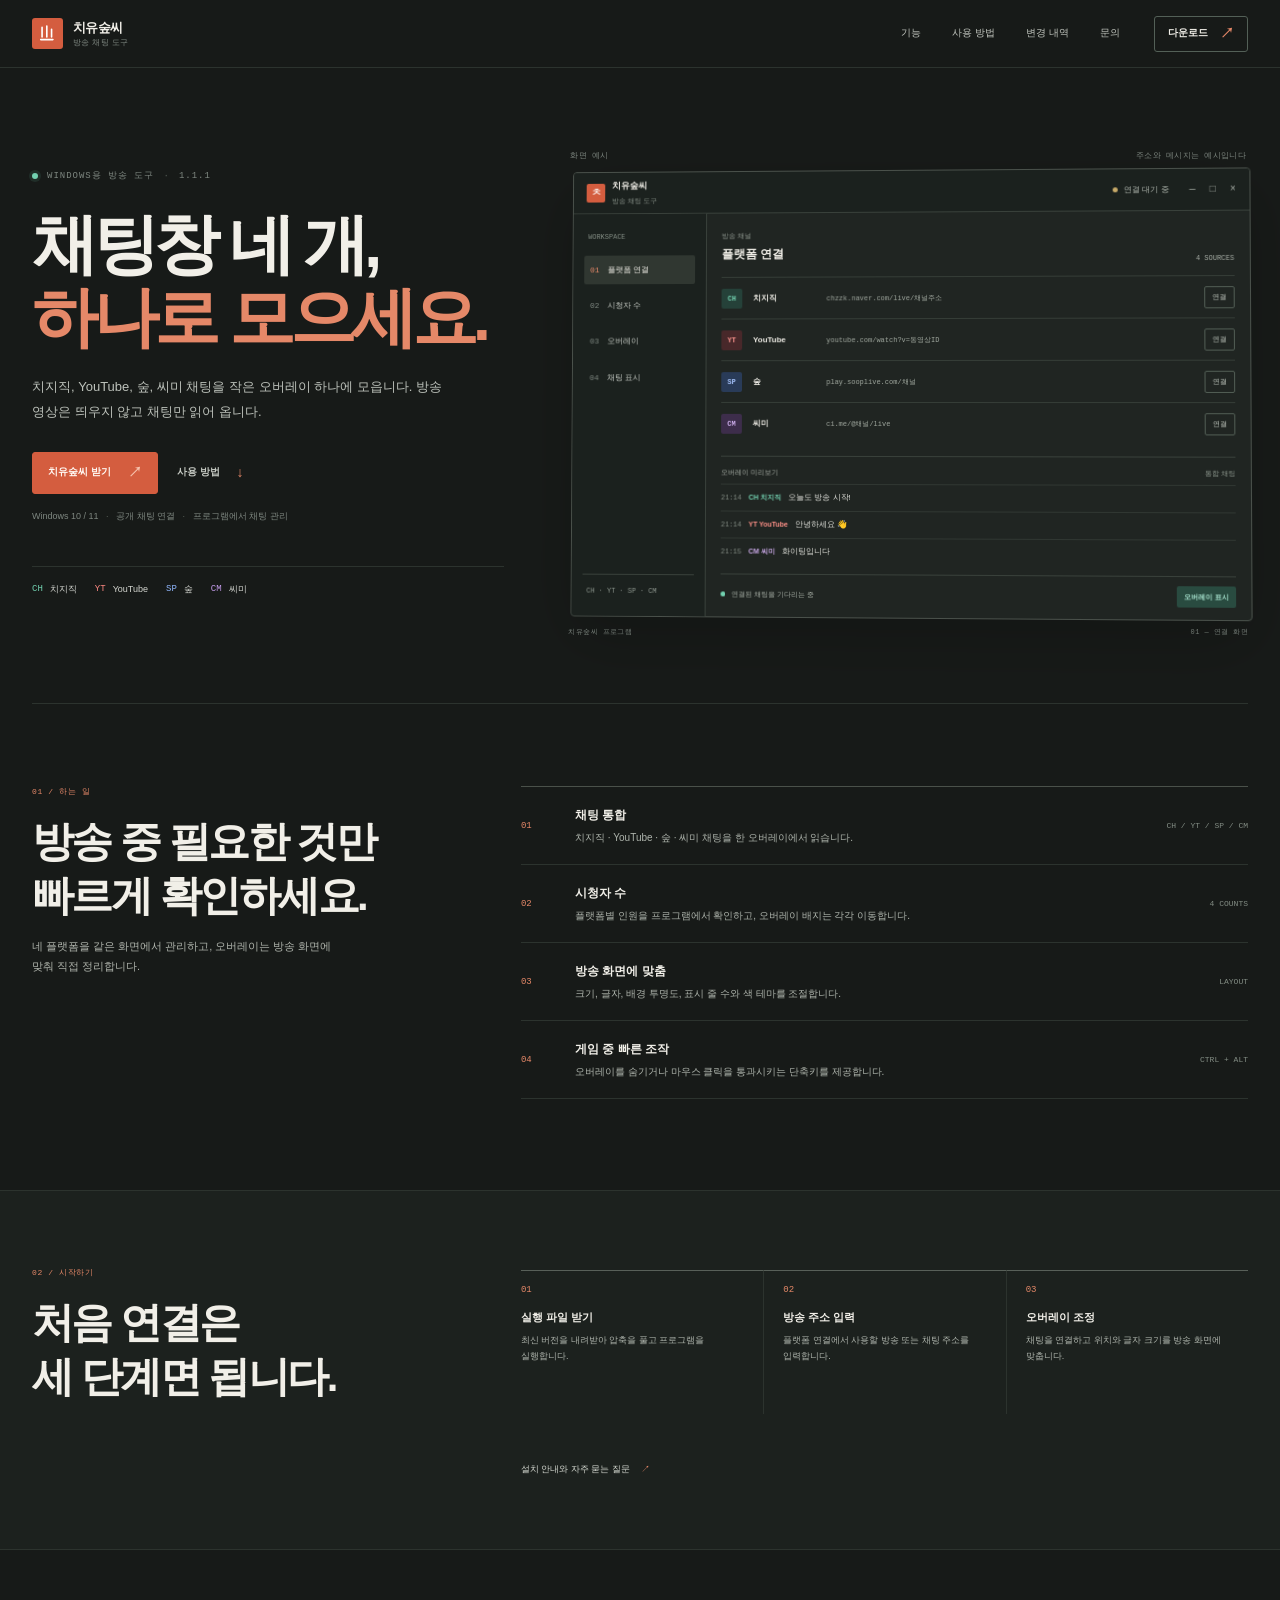
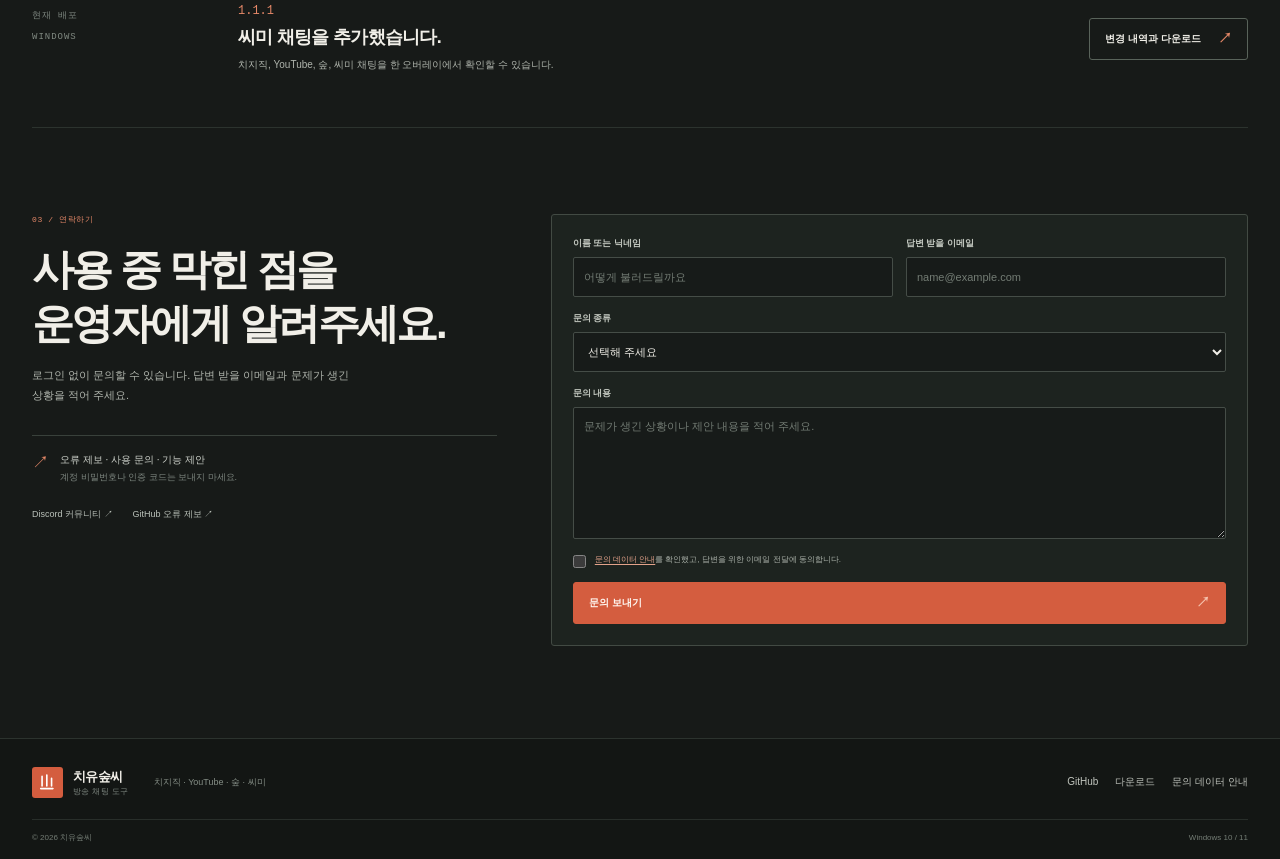
==== commit 734168df: "Redesign Chiyusup site" ====
--- a/site/index.html
+++ b/site/index.html
@@ -3,130 +3,146 @@
 <head>
   <meta charset="utf-8">
   <meta name="viewport" content="width=device-width, initial-scale=1">
-  <meta name="theme-color" content="#f3f2ed">
-  <meta name="description" content="치유숲씨는 치지직, YouTube, 숲, 씨미 라이브 채팅을 한 오버레이에 모아 보여주는 Windows 앱입니다.">
-  <meta property="og:title" content="치유숲씨 — 방송 채팅 오버레이">
-  <meta property="og:description" content="치지직 · YouTube · 숲 · 씨미 채팅을 방송 화면 옆에 모아 보세요.">
+  <meta name="theme-color" content="#171a18">
+  <meta name="description" content="치유숲씨 — 치지직, YouTube, 숲, 씨미 채팅을 한 오버레이로 모아 방송에 집중하세요.">
+  <meta property="og:title" content="치유숲씨 — 네 곳 채팅을 한 화면에">
+  <meta property="og:description" content="치지직 · YouTube · 숲 · 씨미 채팅을 한 화면에 모으는 Windows 방송 도구">
   <meta property="og:type" content="website">
-  <title>치유숲씨 — 방송 채팅 오버레이</title>
-  <link rel="icon" href="data:image/svg+xml,%3Csvg xmlns='http://www.w3.org/2000/svg' viewBox='0 0 48 48'%3E%3Crect x='3' y='3' width='42' height='42' rx='11' fill='%231c2924'/%3E%3Cpath d='M12 13h24v17H23l-7 5v-5h-4z' fill='none' stroke='%23f3f2ed' stroke-width='2'/%3E%3Cpath d='m17 22 4-.5 3-4 4 9 3-4h3' fill='none' stroke='%23d7b270' stroke-width='2' stroke-linecap='round' stroke-linejoin='round'/%3E%3C/svg%3E">
+  <title>치유숲씨 — 네 곳 채팅을 한 화면에</title>
+  <link rel="icon" href="data:image/svg+xml,%3Csvg xmlns='http://www.w3.org/2000/svg' viewBox='0 0 48 48'%3E%3Crect x='3' y='3' width='42' height='42' rx='4' fill='%23d45d3f'/%3E%3Cpath d='M13 12v23m11-28v28m11-19v19M10 39h28' stroke='white' stroke-width='3' stroke-linecap='round'/%3E%3C/svg%3E">
   <link rel="stylesheet" href="style.css">
   <script src="app.js" defer></script>
 </head>
 <body>
-  <a class="skip-link" href="#main">본문으로 건너뛰기</a>
   <header class="site-header">
     <div class="header-inner">
       <a class="brand" href="/" aria-label="치유숲씨 홈">
-        <span class="brand-mark" aria-hidden="true"><svg viewBox="0 0 48 48" fill="none"><path d="M8 9h32v24H25L14 41v-8H8z" stroke="currentColor" stroke-width="2.2" stroke-linejoin="round"/><path d="m14 22 6-.5 4-6 5 13 4-5h5" stroke="#d7b270" stroke-width="2.3" stroke-linecap="round" stroke-linejoin="round"/></svg></span>
-        <span class="brand-name">치유숲씨<small>방송 채팅 오버레이</small></span>
+        <span class="brand-mark" aria-hidden="true"><svg viewBox="0 0 28 28"><path d="M6 5v14M13 3v16M20 8v11M4 23h18"/></svg></span>
+        <span class="brand-name">치유숲씨<small>방송 채팅 도구</small></span>
       </a>
-      <button class="menu-toggle" type="button" aria-expanded="false" aria-controls="main-nav" aria-label="메뉴 열기"><span></span><span></span></button>
       <nav class="main-nav" id="main-nav" aria-label="주 메뉴">
         <a href="#features">기능</a><a href="#guide">사용 방법</a><a href="#release">변경 내역</a><a href="#contact">문의</a>
       </nav>
-      <a class="header-download" href="https://github.com/alleyhos/Chzzk_Youtube_Soop_Overlay/releases/latest">최신 버전 <span aria-hidden="true">↗</span></a>
+      <div class="header-actions">
+        <button class="menu-toggle" type="button" aria-expanded="false" aria-controls="main-nav" aria-label="메뉴 열기"><span></span><span></span></button>
+        <a class="header-download" href="https://github.com/alleyhos/Chzzk_Youtube_Soop_Ci.mi_Overlay/releases/latest">다운로드 <span aria-hidden="true">↗</span></a>
+      </div>
     </div>
   </header>
 
   <main id="main">
     <section class="hero">
-      <div class="hero-inner">
-        <div class="hero-copy">
-          <p class="kicker"><span></span> Windows용 방송 도구 <i></i> 버전 1.1.1</p>
-          <h1>방송은 그대로.<br><span>채팅만 한곳에.</span></h1>
-          <p class="hero-description">치지직, YouTube, 숲, 씨미 채팅을 작은 오버레이 하나로 모읍니다. 방송 화면은 띄우지 않고, 필요한 채널만 연결해 사용합니다.</p>
-          <div class="hero-links">
-            <a class="button button-dark" href="https://github.com/alleyhos/Chzzk_Youtube_Soop_Overlay/releases/latest">다운로드 <span aria-hidden="true">↗</span></a>
-            <a class="text-link" href="#guide">설치 방법 보기 <span aria-hidden="true">↓</span></a>
+      <div class="hero-copy">
+        <p class="eyebrow"><i></i> WINDOWS용 방송 도구 <span>·</span> 1.1.1</p>
+        <h1>채팅창 네 개,<br><em>하나로 모으세요.</em></h1>
+        <p class="hero-lede">치지직, YouTube, 숲, 씨미 채팅을 작은 오버레이 하나에 모읍니다. 방송 영상은 띄우지 않고 채팅만 읽어 옵니다.</p>
+        <div class="hero-actions">
+          <a class="button button-primary" href="https://github.com/alleyhos/Chzzk_Youtube_Soop_Ci.mi_Overlay/releases/latest">치유숲씨 받기 <span aria-hidden="true">↗</span></a>
+          <a class="button button-text" href="#guide">사용 방법 <span aria-hidden="true">↓</span></a>
+        </div>
+        <p class="hero-footnote">Windows 10 / 11 <b>·</b> 공개 채팅 연결 <b>·</b> 프로그램에서 채팅 관리</p>
+        <div class="platform-index" aria-label="지원 플랫폼">
+          <span><b>CH</b>치지직</span><span><b>YT</b>YouTube</span><span><b>SP</b>숲</span><span><b>CM</b>씨미</span>
+        </div>
+      </div>
+
+      <div class="console-wrap" aria-label="치유숲씨 프로그램 화면 예시">
+        <div class="console-meta"><span>화면 예시</span><span>주소와 메시지는 예시입니다</span></div>
+        <div class="console">
+          <div class="console-topbar">
+            <div class="console-brand"><span class="mini-mark">ㅊ</span><span>치유숲씨<small>방송 채팅 도구</small></span></div>
+            <div class="console-state"><i></i> 연결 대기 중</div>
+            <div class="window-controls"><span>—</span><span>□</span><span>×</span></div>
           </div>
-          <p class="hero-note">Windows 10/11 · 공개 채팅 주소로 연결 · 계정 로그인 불필요</p>
-        </div>
-
-        <div class="desk">
-          <div class="desk-toolbar">
-            <div class="desk-brand"><span class="desk-mark">ㅊ</span><span><b>치유숲씨</b><small>채팅 오버레이</small></span></div>
-            <div class="desk-state"><i></i> 연결 준비</div>
-            <div class="desk-controls"><span>−</span><span>□</span><span>×</span></div>
-          </div>
-          <div class="desk-content">
-            <aside class="desk-rail" aria-label="설정 메뉴 미리보기">
-              <span class="rail-active">연결</span><span>시청자 수</span><span>레이아웃</span><span>테마</span>
+          <div class="console-body">
+            <aside class="console-nav">
+              <small>WORKSPACE</small>
+              <span class="nav-current"><b>01</b>플랫폼 연결</span><span><b>02</b>시청자 수</span><span><b>03</b>오버레이</span><span><b>04</b>채팅 표시</span>
+              <div class="console-nav-foot">CH · YT · SP · CM</div>
             </aside>
-            <div class="desk-main">
-              <div class="desk-heading"><div><small>채팅 연결</small><b>방송 채팅을 연결하세요</b></div><span>4개 플랫폼</span></div>
-              <div class="source-row row-ch"><span class="source-code">CH</span><div class="source-info"><b>치지직</b><small>채널 주소</small></div><div class="source-address">chzzk.naver.com/live/채널주소</div><span class="source-action">연결</span></div>
-              <div class="source-row row-yt"><span class="source-code">YT</span><div class="source-info"><b>YouTube</b><small>라이브 주소</small></div><div class="source-address">youtube.com/watch?v=동영상ID</div><span class="source-action">연결</span></div>
-              <div class="source-row row-sp"><span class="source-code">SP</span><div class="source-info"><b>숲</b><small>방송 주소</small></div><div class="source-address">play.sooplive.com/채널</div><span class="source-action">연결</span></div>
-              <div class="source-row row-cm"><span class="source-code">CM</span><div class="source-info"><b>씨미</b><small>라이브 주소</small></div><div class="source-address">ci.me/@채널/live</div><span class="source-action">연결</span></div>
-              <div class="desk-foot"><span><i></i> 연결된 채팅이 오버레이에 표시됩니다</span><span>설정 저장</span></div>
+            <div class="console-main">
+              <div class="console-heading"><div><small>방송 채널</small><b>플랫폼 연결</b></div><span>4 SOURCES</span></div>
+              <div class="source-line"><i class="tag ch">CH</i><strong>치지직</strong><span>chzzk.naver.com/live/채널주소</span><label>연결</label></div>
+              <div class="source-line"><i class="tag yt">YT</i><strong>YouTube</strong><span>youtube.com/watch?v=동영상ID</span><label>연결</label></div>
+              <div class="source-line"><i class="tag sp">SP</i><strong>숲</strong><span>play.sooplive.com/채널</span><label>연결</label></div>
+              <div class="source-line"><i class="tag cm">CM</i><strong>씨미</strong><span>ci.me/@채널/live</span><label>연결</label></div>
+              <div class="console-divider"></div>
+              <div class="chat-preview-head"><span>오버레이 미리보기</span><span>통합 채팅</span></div>
+              <div class="chat-line"><time>21:14</time><b class="ch-text">CH 치지직</b><span>오늘도 방송 시작!</span></div>
+              <div class="chat-line"><time>21:14</time><b class="yt-text">YT YouTube</b><span>안녕하세요 👋</span></div>
+              <div class="chat-line"><time>21:15</time><b class="cm-text">CM 씨미</b><span>화이팅입니다</span></div>
+              <div class="console-bottom"><span><i></i> 연결된 채팅을 기다리는 중</span><b>오버레이 표시</b></div>
             </div>
           </div>
-          <p class="desk-caption">앱 화면 예시 · 주소와 메시지는 설명용입니다</p>
         </div>
+        <div class="console-caption"><span>치유숲씨 프로그램</span><span>01 — 연결 화면</span></div>
       </div>
     </section>
 
-    <section class="platform-strip" aria-label="지원 플랫폼">
-      <div class="platform-strip-inner">
-        <span class="strip-label">지원 플랫폼</span>
-        <div class="platform-names"><span><i class="p-ch">CH</i>치지직</span><span><i class="p-yt">YT</i>YouTube</span><span><i class="p-sp">SP</i>숲</span><span><i class="p-cm">CM</i>씨미</span></div>
-        <span class="strip-tail">필요한 채널만 골라 연결</span>
+    <section class="feature-section section-frame" id="features">
+      <div class="section-heading">
+        <p class="section-index">01 / 하는 일</p>
+        <h2>방송 중 필요한 것만<br>빠르게 확인하세요.</h2>
+        <p>네 플랫폼을 같은 화면에서 관리하고, 오버레이는 방송 화면에 맞춰 직접 정리합니다.</p>
+      </div>
+      <div class="feature-list">
+        <article class="feature-row"><span class="feature-no">01</span><div><h3>채팅 통합</h3><p>치지직 · YouTube · 숲 · 씨미 채팅을 한 오버레이에서 읽습니다.</p></div><span class="feature-mark">CH / YT / SP / CM</span></article>
+        <article class="feature-row"><span class="feature-no">02</span><div><h3>시청자 수</h3><p>플랫폼별 인원을 프로그램에서 확인하고, 오버레이 배지는 각각 이동합니다.</p></div><span class="feature-mark">4 COUNTS</span></article>
+        <article class="feature-row"><span class="feature-no">03</span><div><h3>방송 화면에 맞춤</h3><p>크기, 글자, 배경 투명도, 표시 줄 수와 색 테마를 조절합니다.</p></div><span class="feature-mark">LAYOUT</span></article>
+        <article class="feature-row"><span class="feature-no">04</span><div><h3>게임 중 빠른 조작</h3><p>오버레이를 숨기거나 마우스 클릭을 통과시키는 단축키를 제공합니다.</p></div><span class="feature-mark">CTRL + ALT</span></article>
       </div>
     </section>
 
-    <section class="features content-width" id="features">
-      <div class="section-intro">
-        <p class="section-label">기능</p>
-        <h2>방송 중 손이 덜 가도록<br>필요한 것만 모았습니다.</h2>
-        <p>채팅과 시청자 수를 같은 오버레이에서 다루고, 위치와 표시 방식을 방송 환경에 맞춰 저장합니다.</p>
-      </div>
-      <div class="feature-list">
-        <article class="feature-row"><span class="feature-index">01</span><div><h3>채팅 통합</h3><p>연결한 플랫폼의 공개 채팅을 시간순으로 표시합니다. 이모티콘과 플랫폼 배지도 함께 보여줍니다.</p></div><span class="feature-detail">CH · YT · SP · CM</span></article>
-        <article class="feature-row"><span class="feature-index">02</span><div><h3>시청자 수</h3><p>플랫폼별 인원을 확인하고, 숫자 배지를 각각 원하는 위치로 옮길 수 있습니다.</p></div><span class="feature-detail">개별 위치 저장</span></article>
-        <article class="feature-row"><span class="feature-index">03</span><div><h3>화면에 맞춘 표시</h3><p>글자 크기, 줄 수, 투명도와 테마를 조절합니다. 위치와 크기는 다음 실행에도 기억합니다.</p></div><span class="feature-detail">설정 자동 저장</span></article>
-        <article class="feature-row"><span class="feature-index">04</span><div><h3>방송 중 빠른 조작</h3><p><kbd>Ctrl</kbd> <b>+</b> <kbd>Alt</kbd> <b>+</b> <kbd>O</kbd>로 숨김을 전환하고, <kbd>Ctrl</kbd> <b>+</b> <kbd>Alt</kbd> <b>+</b> <kbd>P</kbd>로 클릭 통과를 켭니다.</p></div><span class="feature-detail">전역 단축키</span></article>
+    <section class="guide-section" id="guide">
+      <div class="guide-inner section-frame">
+        <div class="section-heading">
+          <p class="section-index">02 / 시작하기</p>
+          <h2>처음 연결은<br>세 단계면 됩니다.</h2>
+        </div>
+        <ol class="steps">
+          <li><span>01</span><div><h3>실행 파일 받기</h3><p>최신 버전을 내려받아 압축을 풀고 프로그램을 실행합니다.</p></div></li>
+          <li><span>02</span><div><h3>방송 주소 입력</h3><p>플랫폼 연결에서 사용할 방송 또는 채팅 주소를 입력합니다.</p></div></li>
+          <li><span>03</span><div><h3>오버레이 조정</h3><p>채팅을 연결하고 위치와 글자 크기를 방송 화면에 맞춥니다.</p></div></li>
+        </ol>
+        <a class="text-arrow" href="https://github.com/alleyhos/Chzzk_Youtube_Soop_Ci.mi_Overlay#readme">설치 안내와 자주 묻는 질문 <span>↗</span></a>
       </div>
     </section>
 
-    <section class="guide" id="guide">
-      <div class="guide-inner">
-        <div class="guide-heading"><p class="section-label">처음 사용하기</p><h2>주소를 넣고,<br>방송 옆에 두세요.</h2><p>별도 로그인이나 Google Cloud 설정은 필요하지 않습니다.</p><a href="README-KO.txt">자세한 사용 설명서 <span aria-hidden="true">↗</span></a></div>
-        <ol class="guide-steps">
-          <li><span>1</span><div><b>다운로드</b><p>릴리스에서 Windows용 파일을 받아 압축을 풉니다.</p></div></li>
-          <li><span>2</span><div><b>채널 연결</b><p>플랫폼 연결 화면에 방송 주소를 입력합니다.</p></div></li>
-          <li><span>3</span><div><b>배치 저장</b><p>오버레이 위치와 글자 크기를 조절하고 저장합니다.</p></div></li>
-        </ol>
-      </div>
+    <section class="release-section section-frame" id="release">
+      <div class="release-kicker"><span>현재 배포</span><span>WINDOWS</span></div>
+      <div class="release-main"><div><p class="release-version">1.1.1</p><h2>씨미 채팅을 추가했습니다.</h2><p>치지직, YouTube, 숲, 씨미 채팅을 한 오버레이에서 확인할 수 있습니다.</p></div><a class="button button-light" href="https://github.com/alleyhos/Chzzk_Youtube_Soop_Ci.mi_Overlay/releases/latest">변경 내역과 다운로드 <span>↗</span></a></div>
     </section>
 
-    <section class="release content-width" id="release">
-      <div class="release-head"><div><p class="section-label">현재 배포</p><h2>1.1.1</h2><p>Windows용 · 씨미 플랫폼 추가</p></div><a href="https://github.com/alleyhos/Chzzk_Youtube_Soop_Overlay/releases/latest">릴리스 페이지 <span aria-hidden="true">↗</span></a></div>
-      <div class="release-items">
-        <div><span>01</span><p><b>씨미 채팅 지원</b><small>공개 라이브 주소로 채팅 연결</small></p></div>
-        <div><span>02</span><p><b>시청자 배지 배치</b><small>플랫폼별 표시와 위치 조절</small></p></div>
-        <div><span>03</span><p><b>화면 표시 개선</b><small>좁은 오버레이의 글자와 간격 조정</small></p></div>
+    <section class="contact-section section-frame" id="contact">
+      <div class="contact-intro">
+        <p class="section-index">03 / 연락하기</p>
+        <h2>사용 중 막힌 점을<br>운영자에게 알려주세요.</h2>
+        <p>로그인 없이 문의할 수 있습니다. 답변 받을 이메일과 문제가 생긴 상황을 적어 주세요.</p>
+        <div class="contact-aside"><span class="aside-mark">↗</span><p>오류 제보 · 사용 문의 · 기능 제안<br><small>계정 비밀번호나 인증 코드는 보내지 마세요.</small></p></div>
+        <div class="contact-links"><a href="https://discord.gg/78nkBt5e9S" target="_blank" rel="noopener noreferrer">Discord 커뮤니티 ↗</a><a href="https://github.com/alleyhos/Chzzk_Youtube_Soop_Ci.mi_Overlay/issues/new" target="_blank" rel="noopener noreferrer">GitHub 오류 제보 ↗</a></div>
       </div>
-    </section>
-
-    <section class="contact" id="contact">
-      <div class="contact-inner">
-        <div class="contact-copy"><p class="section-label">문의</p><h2>사용 중 막힌 점이나<br>바라는 기능을 알려주세요.</h2><p>로그인 없이 문의를 보낼 수 있습니다. 답변을 받을 이메일 주소와 상황을 적어 주세요.</p><div class="contact-address"><span></span><div>문의는 운영자 메일로 전달됩니다.<small>계정 정보나 인증 코드는 적지 마세요.</small></div></div><div class="contact-shortcuts"><a href="https://discord.gg/78nkBt5e9S" target="_blank" rel="noopener noreferrer">Discord 커뮤니티 <span aria-hidden="true">↗</span></a><a href="https://github.com/alleyhos/Chzzk_Youtube_Soop_Overlay/issues/new" target="_blank" rel="noopener noreferrer">GitHub에 오류 남기기 <span aria-hidden="true">↗</span></a></div></div>
-        <form class="contact-form" id="contact-form" action="/api/contact" method="post" autocomplete="on">
-          <div class="form-pair"><label>이름 또는 닉네임<input name="name" type="text" autocomplete="name" maxlength="60" required placeholder="답변에 사용할 이름"></label><label>답변 받을 이메일<input name="email" type="email" autocomplete="email" maxlength="254" required placeholder="you@example.com"></label></div>
-          <label>문의 종류<select name="topic" required><option value="" selected disabled>선택해 주세요</option><option value="사용 문의">사용 문의</option><option value="오류 제보">오류 제보</option><option value="기능 제안">기능 제안</option><option value="기타">기타</option></select></label>
-          <label>문의 내용<textarea name="message" rows="5" minlength="10" maxlength="4000" required placeholder="오류가 난 상황이나 제안 내용을 적어 주세요."></textarea></label>
-          <label class="contact-consent"><input name="consent" type="checkbox" required><span><a href="privacy.html" target="_blank" rel="noopener noreferrer">문의 데이터 안내</a>를 확인했고 답변 목적의 이메일 전달에 동의합니다.</span></label>
-          <label class="contact-honey" aria-hidden="true">Website<input name="website" type="text" tabindex="-1" autocomplete="off"></label>
-          <button class="submit-button" type="submit">문의 보내기 <span aria-hidden="true">↗</span></button>
-          <p class="contact-result" id="contact-result" role="status" aria-live="polite"></p>
-        </form>
-      </div>
+      <form id="contact-form" class="contact-form">
+        <div class="form-row">
+          <label>이름 또는 닉네임<input name="name" autocomplete="name" maxlength="60" required placeholder="어떻게 불러드릴까요"></label>
+          <label>답변 받을 이메일<input name="email" type="email" autocomplete="email" maxlength="254" required placeholder="name@example.com"></label>
+        </div>
+        <label>문의 종류<select name="topic" required><option value="" selected disabled>선택해 주세요</option><option value="사용 문의">사용 문의</option><option value="오류 제보">오류 제보</option><option value="기능 제안">기능 제안</option><option value="기타">기타</option></select></label>
+        <label>문의 내용<textarea name="message" rows="5" minlength="10" maxlength="4000" required placeholder="문제가 생긴 상황이나 제안 내용을 적어 주세요."></textarea></label>
+        <label class="consent"><input name="consent" type="checkbox" required><span><a href="privacy.html" target="_blank" rel="noopener noreferrer">문의 데이터 안내</a>를 확인했고, 답변을 위한 이메일 전달에 동의합니다.</span></label>
+        <label class="honeypot" aria-hidden="true">비워 두세요<input name="website" tabindex="-1" autocomplete="off"></label>
+        <button class="button button-primary submit-button" type="submit">문의 보내기 <span>↗</span></button>
+        <p id="contact-result" class="contact-result" role="status" aria-live="polite"></p>
+      </form>
     </section>
   </main>
 
   <footer class="site-footer">
-    <div class="footer-inner"><a class="brand footer-brand" href="/"><span class="brand-mark" aria-hidden="true">ㅊ</span><span class="brand-name">치유숲씨<small>방송 채팅 오버레이</small></span></a><div class="footer-links"><a href="https://github.com/alleyhos/Chzzk_Youtube_Soop_Overlay">GitHub</a><a href="https://github.com/alleyhos/Chzzk_Youtube_Soop_Overlay/releases/latest">다운로드</a><a href="privacy.html">문의 데이터 안내</a></div><p>© 2026 치유숲씨 · 치지직 · YouTube · 숲 · 씨미</p></div>
+    <div class="footer-main">
+      <a class="brand" href="/" aria-label="치유숲씨 홈"><span class="brand-mark" aria-hidden="true"><svg viewBox="0 0 28 28"><path d="M6 5v14M13 3v16M20 8v11M4 23h18"/></svg></span><span class="brand-name">치유숲씨<small>방송 채팅 도구</small></span></a>
+      <p>치지직 · YouTube · 숲 · 씨미</p>
+      <div class="footer-nav"><a href="https://github.com/alleyhos/Chzzk_Youtube_Soop_Ci.mi_Overlay">GitHub</a><a href="https://github.com/alleyhos/Chzzk_Youtube_Soop_Ci.mi_Overlay/releases/latest">다운로드</a><a href="privacy.html">문의 데이터 안내</a></div>
+    </div>
+    <div class="footer-base"><span>© 2026 치유숲씨</span><span>Windows 10 / 11</span></div>
   </footer>
 </body>
-</html>
+</html>
--- a/site/style.css
+++ b/site/style.css
@@ -1,298 +1,257 @@
 :root {
-  color-scheme: light;
-  --paper: #f3f2ed;
-  --surface: #faf9f5;
-  --surface-2: #e9e8e1;
-  --ink: #1d2521;
-  --body: #4c5650;
-  --muted: #727b75;
-  --line: #d5d7ce;
-  --forest: #1c2924;
-  --forest-2: #2c4036;
-  --gold: #d7b270;
-  --sans: "Pretendard", "Malgun Gothic", "Apple SD Gothic Neo", "Segoe UI", sans-serif;
-  --mono: "Cascadia Mono", "Consolas", monospace;
+  color-scheme: dark;
+  --bg: #171a18;
+  --bg-raised: #202421;
+  --panel: #232824;
+  --panel-deep: #1c211e;
+  --line: #39413b;
+  --line-soft: #2c332e;
+  --ink: #f1efe8;
+  --muted: #b0b5ad;
+  --dim: #7e8780;
+  --hot: #e58868;
+  --hot-strong: #d45d3f;
+  --mint: #72d1b0;
+  --sans: "Pretendard", "Noto Sans KR", "Malgun Gothic", "Segoe UI", sans-serif;
+  --mono: "Cascadia Code", Consolas, monospace;
 }
 * { box-sizing: border-box; }
-html { scroll-behavior: smooth; scroll-padding-top: 80px; }
-body { margin: 0; background: var(--paper); color: var(--ink); font: 15px/1.65 var(--sans); word-break: keep-all; -webkit-font-smoothing: antialiased; }
+html { scroll-behavior: smooth; scroll-padding-top: 76px; }
+body { margin: 0; background: var(--bg); color: var(--ink); font: 15px/1.65 var(--sans); word-break: keep-all; -webkit-font-smoothing: antialiased; }
 a { color: inherit; text-decoration: none; }
 button, input, select, textarea { font: inherit; }
 button, a { -webkit-tap-highlight-color: transparent; }
-a:focus-visible, button:focus-visible, input:focus-visible, select:focus-visible, textarea:focus-visible { outline: 3px solid #927644; outline-offset: 3px; }
-.skip-link { position: fixed; z-index: 100; top: 8px; left: 8px; padding: 9px 13px; transform: translateY(-150%); background: var(--forest); color: white; }
-.skip-link:focus { transform: translateY(0); }
-
-.site-header { position: sticky; z-index: 20; top: 0; height: 70px; border-bottom: 1px solid var(--line); background: var(--paper); }
-.header-inner { width: min(1240px, calc(100% - 64px)); height: 100%; display: flex; align-items: center; gap: 34px; margin: auto; }
+::selection { background: #9d543e; color: white; }
+.site-header { height: 68px; border-bottom: 1px solid var(--line-soft); background: var(--bg); }
+.header-inner { width: min(1216px, calc(100% - 56px)); height: 100%; display: flex; align-items: center; justify-content: space-between; margin: auto; }
 .brand { display: inline-flex; align-items: center; gap: 10px; flex: 0 0 auto; }
-.brand-mark { width: 38px; height: 38px; display: grid; place-items: center; border: 1px solid #35453c; background: var(--forest); color: #f6f2e9; font-size: 15px; font-weight: 700; }
-.brand-mark svg { width: 27px; height: 27px; }
-.brand-name { display: grid; font-size: 14px; font-weight: 720; line-height: 1.25; letter-spacing: -.035em; }
-.brand-name small { margin-top: 3px; color: var(--muted); font-size: 10px; font-weight: 450; letter-spacing: 0; }
-.main-nav { display: flex; align-items: center; gap: 28px; margin-left: auto; color: #4f5852; font-size: 13px; font-weight: 560; }
-.main-nav a, .footer-links a { transition: color .15s ease; }
-.main-nav a:hover, .footer-links a:hover { color: #8a6733; }
-.header-download { min-height: 38px; display: inline-flex; align-items: center; gap: 13px; padding: 0 13px; border: 1px solid #26362e; background: var(--forest); color: #f6f2e9; font-size: 12px; font-weight: 650; }
-.header-download span { color: var(--gold); font-size: 15px; }
-.menu-toggle { display: none; }
-
-.hero { border-bottom: 1px solid var(--line); }
-.hero-inner { width: min(1240px, calc(100% - 64px)); min-height: 610px; display: grid; grid-template-columns: minmax(330px,.78fr) minmax(540px,1.22fr); align-items: center; gap: clamp(34px,5vw,76px); margin: auto; padding: 58px 0 63px; }
-.hero-copy { max-width: 470px; }
-.kicker { display: flex; align-items: center; gap: 9px; margin: 0 0 26px; color: #59645d; font-size: 12px; font-weight: 600; }
-.kicker span { width: 7px; height: 7px; background: #a47e43; }
-.kicker i { width: 1px; height: 13px; margin-inline: 1px; background: #bec1b9; }
-.hero h1 { margin: 0; font-size: clamp(44px,5.3vw,66px); font-weight: 720; line-height: 1.2; letter-spacing: -.075em; }
-.hero h1 span { color: #425d4d; }
-.hero-description { max-width: 425px; margin: 20px 0 0; color: var(--body); font-size: 15px; line-height: 1.9; }
-.hero-links { display: flex; align-items: center; gap: 23px; margin-top: 29px; }
-.button { min-height: 46px; display: inline-flex; align-items: center; justify-content: center; gap: 18px; padding: 0 16px; border: 1px solid transparent; font-size: 13px; font-weight: 650; transition: background .15s, border-color .15s; }
-.button-dark { background: var(--forest); color: #f7f4ed; }
-.button-dark:hover { background: var(--forest-2); }
-.button-dark span { color: var(--gold); font-size: 16px; }
-.text-link { color: #48544c; font-size: 12px; font-weight: 600; }
-.text-link span { margin-left: 6px; color: #98733a; }
-.hero-note { margin: 27px 0 0; padding-top: 14px; border-top: 1px solid var(--line); color: #737c75; font-size: 11px; }
-
-.desk { min-width: 0; padding: 12px; border: 1px solid #cdd0c7; background: #e6e6df; box-shadow: 0 18px 40px rgba(31,39,33,.10); }
-.desk-toolbar { height: 43px; display: flex; align-items: center; padding: 0 8px; }
-.desk-brand { display: flex; align-items: center; gap: 8px; }
-.desk-mark { width: 26px; height: 26px; display: grid; place-items: center; background: var(--forest); color: var(--gold); font-size: 12px; font-weight: 700; }
-.desk-brand b, .desk-brand small { display: block; }
-.desk-brand b { font-size: 11px; line-height: 1.2; }
-.desk-brand small { margin-top: 2px; color: #777e77; font-size: 9px; }
-.desk-state { display: flex; align-items: center; gap: 6px; margin-left: auto; color: #69736b; font-size: 10px; }
-.desk-state i { width: 6px; height: 6px; background: #d3a855; }
-.desk-controls { display: flex; gap: 15px; margin-left: 22px; color: #7e847e; font-size: 11px; }
-.desk-content { min-height: 360px; display: grid; grid-template-columns: 112px minmax(0,1fr); border: 1px solid #39453e; background: #171d1a; color: #f1f0eb; }
-.desk-rail { display: flex; flex-direction: column; gap: 7px; padding: 15px 8px; border-right: 1px solid #303a34; color: #a6aea7; font-size: 10px; }
-.desk-rail span { padding: 7px 8px; }
-.desk-rail .rail-active { border-left: 2px solid var(--gold); background: #232c27; color: #f4f1e8; }
-.desk-main { min-width: 0; padding: 16px 16px 10px; }
-.desk-heading { display: flex; align-items: center; justify-content: space-between; gap: 12px; margin-bottom: 13px; }
-.desk-heading small, .desk-heading b { display: block; }
-.desk-heading small { margin-bottom: 3px; color: #b8a57c; font-size: 9px; }
-.desk-heading b { font-size: 13px; font-weight: 620; }
-.desk-heading > span { flex: 0 0 auto; color: #99a49b; font-size: 9px; }
-.source-row { min-height: 57px; display: grid; grid-template-columns: 30px 78px minmax(0,1fr) 45px; align-items: center; gap: 9px; border-top: 1px solid #303832; }
-.source-code { width: 25px; height: 25px; display: grid; place-items: center; font: 8px var(--mono); }
-.row-ch .source-code { background: #234237; color: #8ec7a7; }
-.row-yt .source-code { background: #482e32; color: #ec999a; }
-.row-sp .source-code { background: #2b3b50; color: #9ab9e6; }
-.row-cm .source-code { background: #3b3047; color: #c2a8e0; }
-.source-info b, .source-info small { display: block; }
-.source-info b { font-size: 10px; font-weight: 600; }
-.source-info small { margin-top: 2px; color: #909a91; font-size: 8px; }
-.source-address { overflow: hidden; padding: 7px 8px; border: 1px solid #38423c; color: #c0c7c0; font: 9px var(--mono); text-overflow: ellipsis; white-space: nowrap; }
-.source-action { text-align: center; color: #c7b07f; font-size: 9px; }
-.desk-foot { min-height: 33px; display: flex; align-items: center; justify-content: space-between; gap: 10px; margin-top: 7px; padding-top: 7px; border-top: 1px solid #303832; color: #9da79f; font-size: 9px; }
-.desk-foot span:first-child { display: flex; align-items: center; gap: 6px; }
-.desk-foot i { width: 5px; height: 5px; background: #83b292; }
-.desk-foot span:last-child { color: #dfc58e; }
-.desk-caption { margin: 8px 1px 0; color: #717972; font-size: 9px; }
-
-.platform-strip { border-bottom: 1px solid var(--line); background: #ebeae4; }
-.platform-strip-inner { width: min(1240px, calc(100% - 64px)); min-height: 82px; display: flex; align-items: center; gap: 27px; margin: auto; }
-.strip-label { color: #737a72; font-size: 11px; }
-.platform-names { display: flex; align-items: center; gap: clamp(15px,3vw,34px); }
-.platform-names > span { display: flex; align-items: center; gap: 8px; font-size: 12px; font-weight: 630; }
-.platform-names i { width: 25px; height: 25px; display: grid; place-items: center; font: 8px var(--mono); font-style: normal; }
-.p-ch { background: #dce8dc; color: #3a7050; }.p-yt { background: #f0dfdd; color: #aa4e54; }.p-sp { background: #e0e7f0; color: #55739e; }.p-cm { background: #e9e0ef; color: #775890; }
-.strip-tail { margin-left: auto; color: #747c75; font-size: 11px; }
-
-.content-width { width: min(1080px, calc(100% - 64px)); margin-inline: auto; }
-.features { display: grid; grid-template-columns: minmax(245px,.72fr) minmax(0,1.28fr); gap: clamp(40px,8vw,120px); padding-block: 106px 112px; }
-.section-label { margin: 0; color: #8a6a36; font-size: 11px; font-weight: 700; }
-.section-intro h2, .guide-heading h2, .contact-copy h2 { margin: 13px 0 0; font-size: clamp(30px,3.4vw,42px); font-weight: 690; line-height: 1.37; letter-spacing: -.065em; }
-.section-intro > p:last-child { max-width: 300px; margin: 15px 0 0; color: #626b64; font-size: 13px; line-height: 1.85; }
-.feature-list { border-top: 1px solid #bfc4bb; }
-.feature-row { min-height: 104px; display: grid; grid-template-columns: 38px minmax(0,1fr) 130px; align-items: center; gap: 14px; border-bottom: 1px solid var(--line); }
-.feature-index { align-self: start; padding-top: 23px; color: #937445; font: 10px var(--mono); }
-.feature-row h3 { margin: 0; font-size: 15px; font-weight: 660; }
-.feature-row p { margin: 5px 0 0; color: #68716a; font-size: 12px; line-height: 1.75; }
-.feature-detail { justify-self: end; color: #747d76; font-size: 10px; text-align: right; }
-kbd { padding: 2px 5px; border: 1px solid #c8cbc2; background: #ebeae4; color: #374039; font: 10px var(--mono); }
-.feature-row p > b { font-weight: 400; }
-
-.guide { background: var(--forest); color: #f4f1e8; }
-.guide-inner { width: min(1080px, calc(100% - 64px)); display: grid; grid-template-columns: minmax(250px,.76fr) minmax(0,1.24fr); gap: clamp(44px,8vw,108px); margin: auto; padding: 79px 0 84px; }
-.guide-heading .section-label { color: var(--gold); }
-.guide-heading h2 { font-size: clamp(31px,3.6vw,43px); }
-.guide-heading > p:not(.section-label) { margin: 14px 0 0; color: #c0c9c1; font-size: 13px; }
-.guide-heading > a { display: inline-flex; gap: 12px; margin-top: 22px; padding-bottom: 5px; border-bottom: 1px solid #78867b; color: #f0e7d2; font-size: 12px; }
-.guide-heading > a span { color: var(--gold); }
-.guide-steps { margin: 0; padding: 0; list-style: none; border-top: 1px solid #546258; }
-.guide-steps li { min-height: 84px; display: grid; grid-template-columns: 40px 1fr; align-items: center; gap: 13px; border-bottom: 1px solid #46544a; }
-.guide-steps li > span { color: var(--gold); font: 12px var(--mono); }
-.guide-steps b { font-size: 14px; font-weight: 620; }
-.guide-steps p { margin: 4px 0 0; color: #b9c3bb; font-size: 12px; }
-
-.release { display: grid; grid-template-columns: 250px minmax(0,1fr); gap: clamp(35px,7vw,88px); padding-block: 90px 96px; border-bottom: 1px solid var(--line); }
-.release-head { align-self: start; }
-.release-head h2 { margin: 9px 0 0; font-size: 38px; line-height: 1; letter-spacing: -.06em; }
-.release-head > p:last-child { margin: 10px 0 0; color: #6d756e; font-size: 12px; }
-.release-head > a { display: inline-flex; gap: 9px; margin-top: 23px; color: #38483d; font-size: 11px; font-weight: 640; }
-.release-head > a span { color: #98733a; }
-.release-items { border-top: 1px solid #c8ccc3; }
-.release-items > div { min-height: 68px; display: grid; grid-template-columns: 38px minmax(0,1fr); align-items: center; gap: 10px; border-bottom: 1px solid var(--line); }
-.release-items > div > span { color: #947342; font: 10px var(--mono); }
-.release-items p { margin: 0; }
-.release-items b, .release-items small { display: block; }
-.release-items b { font-size: 13px; font-weight: 650; }
-.release-items small { margin-top: 2px; color: #717a72; font-size: 11px; }
-
-.contact { background: #e9e8e1; border-top: 1px solid #d5d7ce; }
-.contact-inner { width: min(1080px, calc(100% - 64px)); display: grid; grid-template-columns: minmax(260px,.78fr) minmax(0,1.22fr); align-items: start; gap: clamp(38px,7vw,95px); margin: auto; padding-block: 88px 94px; }
-.contact-copy h2 { font-size: clamp(29px,3.2vw,39px); }
-.contact-copy > p:not(.section-label) { max-width: 370px; margin: 15px 0 0; color: #5e6861; font-size: 13px; line-height: 1.85; }
-.contact-address { display: flex; align-items: flex-start; gap: 10px; margin-top: 22px; color: #425047; font-size: 11px; }
-.contact-address > span { width: 6px; height: 6px; flex: 0 0 6px; margin-top: 6px; background: #9c7941; }
-.contact-address small { display: block; margin-top: 3px; color: #778077; font-size: 10px; }
-.contact-shortcuts { display: flex; flex-wrap: wrap; gap: 17px; margin-top: 23px; }
-.contact-shortcuts a { color: #4a554e; font-size: 11px; border-bottom: 1px solid #b9bdb4; }
-.contact-shortcuts span { margin-left: 5px; color: #95723e; }
-.contact-form { padding: 24px; border: 1px solid #cbd0c6; background: var(--surface); }
-.contact-form label { display: block; margin-bottom: 14px; color: #38433c; font-size: 11px; font-weight: 630; }
-.form-pair { display: grid; grid-template-columns: repeat(2,minmax(0,1fr)); gap: 13px; }
-.contact-form input:not([type=checkbox]), .contact-form select, .contact-form textarea { width: 100%; display: block; margin-top: 6px; padding: 10px 11px; border: 1px solid #cbd0c6; border-radius: 0; background: #fff; color: var(--ink); font-size: 12px; }
-.contact-form input:not([type=checkbox]), .contact-form select { height: 41px; }
-.contact-form textarea { min-height: 128px; resize: vertical; line-height: 1.65; }
-.contact-form input::placeholder, .contact-form textarea::placeholder { color: #90978f; }
-.contact-form select:invalid { color: #848a82; }
-.contact-consent { display: grid !important; grid-template-columns: 16px minmax(0,1fr); gap: 8px; align-items: start; color: #697168 !important; font-size: 10px !important; line-height: 1.65; font-weight: 450 !important; }
-.contact-consent input { margin: 3px 0 0; accent-color: var(--forest-2); }
-.contact-consent a { color: #405845; text-decoration: underline; text-underline-offset: 2px; }
-.contact-honey { position: absolute !important; width: 1px !important; height: 1px !important; overflow: hidden !important; clip-path: inset(50%); white-space: nowrap; }
-.submit-button { min-height: 43px; display: inline-flex; align-items: center; justify-content: center; gap: 18px; padding: 0 14px; border: 1px solid var(--forest); background: var(--forest); color: white; cursor: pointer; font-size: 12px; font-weight: 650; }
-.submit-button:hover { background: var(--forest-2); }
-.submit-button:disabled { opacity: .55; cursor: wait; }
-.submit-button span { color: var(--gold); font-size: 15px; }
-.contact-result { display: none; margin: 13px 0 0; padding: 10px 12px; border-left: 2px solid #66876e; background: #edf1e9; color: #344b39; font-size: 11px; }
+.brand-mark { width: 31px; height: 31px; display: grid; place-items: center; border-radius: 3px; background: var(--hot-strong); color: white; }
+.brand-mark svg { width: 19px; height: 19px; fill: none; stroke: currentColor; stroke-width: 2.4; stroke-linecap: round; stroke-linejoin: round; }
+.brand-name { display: flex; flex-direction: column; font-size: 13px; line-height: 1.25; font-weight: 730; letter-spacing: -.045em; }
+.brand-name small { margin-top: 3px; color: var(--dim); font-size: 8px; line-height: 1; letter-spacing: .05em; font-weight: 500; }
+.main-nav { display: flex; align-items: center; gap: 31px; margin-left: auto; margin-right: 34px; }
+.main-nav a, .footer-nav a { color: #c1c5be; font-size: 10px; transition: color .16s ease; }
+.main-nav a:hover, .footer-nav a:hover { color: var(--hot); }
+.header-actions { display: flex; align-items: center; gap: 9px; }
+.header-download { min-height: 36px; display: inline-flex; align-items: center; gap: 12px; padding: 0 13px; border: 1px solid #536057; border-radius: 3px; color: var(--ink); font-size: 10px; font-weight: 650; transition: border-color .16s, background .16s; }
+.header-download:hover { border-color: var(--hot); background: #292c28; }
+.header-download span, .button span { color: var(--hot); font-size: 14px; }
+.menu-toggle { display: none; width: 34px; height: 34px; border: 1px solid var(--line); border-radius: 3px; background: transparent; color: var(--ink); cursor: pointer; }
+.menu-toggle span { width: 14px; height: 1px; display: block; margin: 4px auto; background: currentColor; }
+
+.hero { width: min(1216px, calc(100% - 56px)); min-height: 594px; display: grid; grid-template-columns: minmax(330px,.82fr) minmax(530px,1.18fr); align-items: center; gap: clamp(35px,5vw,78px); margin: auto; padding: 61px 0 66px; }
+.hero-copy { padding: 4px 0; }
+.eyebrow, .section-index, .release-kicker, .console-meta, .console-caption { margin: 0; color: var(--dim); font: 9px/1.4 var(--mono); letter-spacing: .11em; text-transform: uppercase; }
+.eyebrow { display: flex; align-items: center; gap: 9px; }
+.eyebrow i { width: 6px; height: 6px; border-radius: 50%; background: var(--mint); box-shadow: 0 0 0 3px #72d1b01c; }
+.eyebrow span { color: #555e57; }
+.hero h1 { margin: 25px 0 0; font-size: clamp(45px,5.15vw,70px); font-weight: 680; letter-spacing: -.075em; line-height: 1.12; }
+.hero h1 em { color: var(--hot); font-style: normal; }
+.hero-lede { max-width: 420px; margin: 20px 0 0; color: #bdc2bb; font-size: 13px; line-height: 1.9; }
+.hero-actions { display: flex; align-items: center; gap: 16px; margin-top: 27px; }
+.button { min-height: 42px; display: inline-flex; align-items: center; justify-content: center; gap: 17px; padding: 0 15px; border: 1px solid transparent; border-radius: 3px; font-size: 10px; font-weight: 700; transition: background .16s, border-color .16s, transform .16s; }
+.button:hover { transform: translateY(-1px); }
+.button-primary { border-color: var(--hot-strong); background: var(--hot-strong); color: #fff9f4; }
+.button-primary:hover { border-color: #e07556; background: #e07556; }
+.button-primary span { color: #f6c3ae; }
+.button-text { padding-inline: 2px; color: #c5c9c2; }
+.button-text:hover { color: var(--hot); }
+.hero-footnote { margin: 15px 0 0; color: var(--dim); font-size: 9px; }
+.hero-footnote b { margin: 0 5px; color: #59635b; font-weight: 400; }
+.platform-index { display: flex; flex-wrap: wrap; gap: 9px 18px; margin-top: 42px; padding-top: 15px; border-top: 1px solid var(--line-soft); }
+.platform-index span { display: flex; align-items: center; gap: 7px; color: #d4d6d0; font-size: 9px; }
+.platform-index b { color: var(--dim); font: 9px var(--mono); }
+.platform-index span:nth-child(1) b { color: var(--mint); }
+.platform-index span:nth-child(2) b { color: #ff8983; }
+.platform-index span:nth-child(3) b { color: #91b8ff; }
+.platform-index span:nth-child(4) b { color: #c49bea; }
+
+.console-wrap { position: relative; padding-top: 21px; }
+.console-meta { display: flex; justify-content: space-between; padding: 0 2px 8px; font-size: 8px; letter-spacing: .04em; text-transform: none; }
+.console { overflow: hidden; border: 1px solid #4a514b; border-radius: 4px; background: #202522; box-shadow: 0 22px 65px #00000034; transform: perspective(1100px) rotateY(-2deg) rotateX(1deg); transform-origin: center; }
+.console-topbar { height: 42px; display: flex; align-items: center; padding: 0 13px; border-bottom: 1px solid #39413b; background: #1b211e; }
+.console-brand { display: flex; align-items: center; gap: 7px; color: #f1efe8; font-size: 9px; font-weight: 650; }
+.console-brand > span:last-child { display: flex; flex-direction: column; }
+.console-brand small { margin-top: 2px; color: #828b83; font-size: 7px; font-weight: 400; }
+.mini-mark { width: 19px; height: 19px; display: grid; place-items: center; background: var(--hot-strong); border-radius: 2px; color: white; font-size: 10px; }
+.console-state { display: flex; align-items: center; gap: 6px; margin-left: auto; margin-right: 20px; color: #aeb5ad; font-size: 8px; }
+.console-state i, .console-bottom i { width: 5px; height: 5px; display: inline-block; border-radius: 50%; background: #c8aa69; }
+.window-controls { display: flex; gap: 14px; color: #a4aaa3; font: 10px var(--mono); }
+.console-body { min-height: 384px; display: grid; grid-template-columns: 136px minmax(0,1fr); }
+.console-nav { position: relative; display: flex; flex-direction: column; gap: 7px; padding: 19px 11px; border-right: 1px solid #39413b; background: #1b211e; color: #c6cbc4; font-size: 8px; }
+.console-nav small { margin: 0 4px 8px; color: #818b82; font: 7px var(--mono); }
+.console-nav > span { display: flex; align-items: center; gap: 8px; padding: 8px 6px; border-radius: 2px; }
+.console-nav > span b { color: #7e8780; font: 8px var(--mono); }
+.console-nav .nav-current { background: #303731; color: #f1efe8; }
+.console-nav .nav-current b { color: var(--hot); }
+.console-nav-foot { margin-top: auto; padding: 12px 4px 2px; border-top: 1px solid #39413b; color: #8d968e; font: 7px var(--mono); }
+.console-main { min-width: 0; padding: 17px 15px 12px; }
+.console-heading { display: flex; align-items: end; justify-content: space-between; margin: 0 0 13px; }
+.console-heading > div { display: flex; flex-direction: column; gap: 3px; }
+.console-heading small { color: #8d968e; font-size: 7px; }
+.console-heading b { font-size: 12px; }
+.console-heading > span { color: #a6ada5; font: 7px var(--mono); }
+.source-line { min-height: 42px; display: grid; grid-template-columns: 24px 66px minmax(0,1fr) 52px; align-items: center; gap: 8px; border-top: 1px solid #353d37; }
+.source-line strong { font-size: 8px; }
+.source-line > span { overflow: hidden; color: #a0a89f; font: 7px var(--mono); text-overflow: ellipsis; white-space: nowrap; }
+.source-line label { justify-self: end; padding: 4px 7px; border: 1px solid #515d54; border-radius: 2px; color: #c6cdc4; font-size: 7px; }
+.tag { width: 21px; height: 20px; display: grid; place-items: center; border-radius: 2px; font: 7px var(--mono); font-style: normal; font-weight: 700; }
+.tag.ch { background: #254139; color: var(--mint); }
+.tag.yt { background: #48282a; color: #ff9690; }
+.tag.sp { background: #293b58; color: #a4c2fb; }
+.tag.cm { background: #3d2d4b; color: #d0b0ef; }
+.console-divider { height: 1px; margin: 12px 0 10px; background: #39413b; }
+.chat-preview-head { display: flex; justify-content: space-between; margin-bottom: 5px; color: #a6ada5; font-size: 7px; }
+.chat-preview-head span:last-child { color: #858f86; }
+.chat-line { min-height: 27px; display: flex; align-items: center; gap: 7px; border-top: 1px solid #303732; color: #e1e2dc; font-size: 8px; }
+.chat-line time { color: #818a82; font: 7px var(--mono); }
+.chat-line b { font-size: 7px; white-space: nowrap; }
+.ch-text { color: var(--mint); }.yt-text { color: #ff9188; }.cm-text { color: #c9a8e7; }
+.console-bottom { display: flex; align-items: center; justify-content: space-between; margin-top: 9px; padding-top: 9px; border-top: 1px solid #39413b; color: #a5ada4; font-size: 7px; }
+.console-bottom > span { display: flex; align-items: center; gap: 6px; }
+.console-bottom i { background: var(--mint); }
+.console-bottom > b { padding: 5px 7px; border-radius: 2px; background: #294b40; color: #a8e4cf; font-size: 7px; }
+.console-caption { display: flex; justify-content: space-between; margin-top: 9px; font-size: 7px; letter-spacing: .06em; text-transform: none; }
+
+.section-frame { width: min(1216px, calc(100% - 56px)); margin-inline: auto; }
+.feature-section { display: grid; grid-template-columns: .72fr 1.28fr; gap: 80px; padding-block: 82px 91px; border-top: 1px solid var(--line-soft); }
+.section-index { color: var(--hot); font-size: 8px; letter-spacing: .08em; }
+.section-heading h2, .contact-intro h2 { margin: 17px 0 0; font-size: clamp(29px,3.7vw,42px); line-height: 1.3; letter-spacing: -.06em; font-weight: 650; }
+.section-heading > p:last-child { max-width: 300px; margin: 13px 0 0; color: var(--muted); font-size: 11px; line-height: 1.8; }
+.feature-list { border-top: 1px solid #4a514a; }
+.feature-row { min-height: 78px; display: grid; grid-template-columns: 42px minmax(0,1fr) auto; align-items: center; gap: 12px; border-bottom: 1px solid var(--line-soft); }
+.feature-no { color: var(--hot); font: 9px var(--mono); }
+.feature-row h3 { margin: 0; font-size: 12px; font-weight: 650; }
+.feature-row p { margin: 3px 0 0; color: #aeb4ac; font-size: 10px; line-height: 1.7; }
+.feature-mark { color: #838d84; font: 8px var(--mono); white-space: nowrap; }
+.guide-section { border-block: 1px solid var(--line-soft); background: #1c211e; }
+.guide-inner { display: grid; grid-template-columns: .72fr 1.28fr; gap: 48px 80px; padding-block: 76px 72px; }
+.steps { display: grid; grid-template-columns: repeat(3,minmax(0,1fr)); gap: 0; margin: 3px 0 0; padding: 0; list-style: none; }
+.steps li { min-height: 144px; padding: 0 19px 0 0; border-top: 1px solid #586059; }
+.steps li + li { padding-left: 19px; border-left: 1px solid var(--line-soft); }
+.steps li > span { display: block; margin-top: 14px; color: var(--hot); font: 9px var(--mono); }
+.steps h3 { margin: 13px 0 5px; font-size: 11px; }
+.steps p { margin: 0; color: #aeb4ac; font-size: 9px; line-height: 1.8; }
+.text-arrow { grid-column: 2; justify-self: start; color: #d4d8d0; font-size: 9px; }
+.text-arrow span { margin-left: 9px; color: var(--hot); }
+.text-arrow:hover { color: var(--hot); }
+.release-section { display: grid; grid-template-columns: 180px minmax(0,1fr); gap: 26px; padding-block: 54px; border-bottom: 1px solid var(--line-soft); }
+.release-kicker { display: flex; flex-direction: column; gap: 8px; padding-top: 6px; }
+.release-kicker span:last-child { color: #818a82; }
+.release-main { display: flex; align-items: center; justify-content: space-between; gap: 28px; }
+.release-version { margin: 0; color: var(--hot); font: 12px var(--mono); }
+.release-main h2 { margin: 5px 0 4px; font-size: 18px; letter-spacing: -.04em; }
+.release-main p:last-child { margin: 0; color: var(--muted); font-size: 10px; }
+.button-light { flex: 0 0 auto; border-color: #59635a; background: transparent; color: var(--ink); }
+.button-light:hover { border-color: var(--hot); background: #232824; }
+.contact-section { display: grid; grid-template-columns: .8fr 1.2fr; align-items: start; gap: 54px; padding-block: 86px 92px; }
+.contact-intro > p:not(.section-index) { max-width: 340px; margin: 13px 0 0; color: var(--muted); font-size: 11px; line-height: 1.85; }
+.contact-aside { display: flex; align-items: start; gap: 11px; margin-top: 29px; padding-top: 15px; border-top: 1px solid var(--line); }
+.aside-mark { color: var(--hot); font: 17px var(--mono); }
+.contact-aside p { margin: 0; color: #d0d4cd; font-size: 10px; line-height: 1.7; }
+.contact-aside small { color: var(--dim); font-size: 9px; }
+.contact-links { display: flex; flex-wrap: wrap; gap: 12px 20px; margin-top: 22px; }
+.contact-links a { color: #bbc2ba; font-size: 9px; }
+.contact-links a:hover { color: var(--hot); }
+.contact-form { display: grid; gap: 14px; padding: 21px; border: 1px solid #424a43; border-radius: 3px; background: #1d231f; }
+.contact-form[aria-busy="true"] { opacity: .78; }
+.form-row { display: grid; grid-template-columns: repeat(2,minmax(0,1fr)); gap: 13px; }
+.contact-form label { display: grid; gap: 6px; color: #c4c9c1; font-size: 9px; font-weight: 600; }
+.contact-form input, .contact-form select, .contact-form textarea { width: 100%; min-width: 0; border: 1px solid #454d47; border-radius: 2px; outline: none; background: #171b19; color: var(--ink); font: 11px/1.55 var(--sans); }
+.contact-form input, .contact-form select { height: 40px; padding: 0 10px; }
+.contact-form textarea { min-height: 132px; padding: 10px; resize: vertical; }
+.contact-form input::placeholder, .contact-form textarea::placeholder { color: #737c74; }
+.contact-form input:focus, .contact-form select:focus, .contact-form textarea:focus { border-color: var(--hot); box-shadow: 0 0 0 2px #d45d3f23; }
+.contact-form .consent { grid-template-columns: 14px minmax(0,1fr); align-items: start; gap: 8px; color: #aab1a9; font-size: 8px; line-height: 1.7; font-weight: 400; }
+.consent input { width: 13px; height: 13px; margin: 2px 0 0; accent-color: var(--hot-strong); }
+.consent a { color: #e3a28a; text-decoration: underline; text-underline-offset: 2px; }
+.honeypot { position: absolute !important; width: 1px !important; height: 1px !important; overflow: hidden !important; clip: rect(0,0,0,0) !important; white-space: nowrap !important; }
+.submit-button { justify-content: space-between; cursor: pointer; }
+.submit-button:disabled { opacity: .6; cursor: wait; }
+.contact-result { display: none; margin: 0; padding: 10px; border: 1px solid #476251; border-radius: 2px; background: #222f27; color: #b4e0c1; font-size: 9px; }
 .contact-result.is-visible { display: block; }
-.contact-result.is-error { border-color: #ac5555; background: #f4e9e6; color: #752f2f; }
-.contact-form[aria-busy=true] { opacity: .8; }
-
-.site-footer { background: #1a211d; color: #e8e9e1; }
-.footer-inner { width: min(1240px, calc(100% - 64px)); min-height: 112px; display: grid; grid-template-columns: auto 1fr auto; align-items: center; gap: 25px; margin: auto; }
-.footer-brand .brand-mark { border-color: #526057; background: #29332c; }
-.footer-brand .brand-name small { color: #a1a79e; }
-.footer-links { display: flex; justify-content: end; gap: 20px; color: #c2c9c0; font-size: 11px; }
-.footer-inner > p { grid-column: 1 / -1; margin: -20px 0 15px; color: #a1a99f; font-size: 10px; }
-
-.policy-page { width: min(760px, calc(100% - 40px)); margin: auto; padding: 68px 0 90px; }
-.policy-page .eyebrow { margin: 0; color: #8a6a36; font-size: 10px; font-weight: 700; }
-.policy-page h1 { margin: 12px 0; font-size: 38px; letter-spacing: -.06em; }
-.policy-lede { margin: 0 0 38px; color: #566159; font-size: 14px; line-height: 1.8; }
-.policy-page section { padding: 22px 0; border-top: 1px solid var(--line); }
-.policy-page section h2 { margin: 0 0 8px; font-size: 16px; }
-.policy-page section p { margin: 0; color: #59635c; font-size: 13px; line-height: 1.9; }
-.policy-page .guide-link { display: inline-flex; gap: 8px; margin-top: 25px; color: #3d5745; font-size: 12px; font-weight: 650; }
-.policy-footer .footer-inner { min-height: 72px; }
-.policy-footer .footer-inner > p { grid-column: auto; margin: 0; }
-.policy-footer .footer-links { display: none; }
-
-@media (max-width: 1080px) {
-  .hero-inner { grid-template-columns: minmax(290px,.78fr) minmax(480px,1.22fr); gap: 32px; }
-  .desk-main { padding-inline: 11px; }
-  .desk-content { grid-template-columns: 94px minmax(0,1fr); }
-  .source-row { grid-template-columns: 28px 68px minmax(0,1fr) 40px; gap: 6px; }
-  .source-address { font-size: 8px; padding-inline: 5px; }
-  .features, .guide-inner, .contact-inner { gap: 48px; }
-}
-@media (max-width: 860px) {
-  .header-inner, .hero-inner, .platform-strip-inner, .footer-inner { width: calc(100% - 40px); }
-  .content-width, .guide-inner, .contact-inner { width: calc(100% - 40px); }
-  .header-inner { gap: 17px; }
-  .main-nav { gap: 17px; }
-  .hero-inner { min-height: 0; grid-template-columns: minmax(0,1fr); gap: 35px; padding-block: 57px 48px; }
-  .hero-copy { max-width: 650px; }
-  .hero-description { max-width: 590px; }
-  .desk { width: 100%; }
-  .desk-content { grid-template-columns: 126px minmax(0,1fr); }
-  .source-row { grid-template-columns: 30px 85px minmax(0,1fr) 48px; gap: 9px; }
-  .source-address { font-size: 9px; padding-inline: 8px; }
-  .platform-strip-inner { flex-wrap: wrap; gap: 12px 22px; padding-block: 16px; }
-  .strip-tail { flex-basis: 100%; margin: 0 0 0 92px; }
-  .features { grid-template-columns: minmax(0,1fr); gap: 30px; padding-block: 72px; }
-  .section-intro > p:last-child { max-width: 520px; }
-  .guide-inner { grid-template-columns: minmax(0,1fr); gap: 30px; padding-block: 64px; }
-  .guide-heading > p:not(.section-label) { max-width: 500px; }
-  .release { grid-template-columns: 190px minmax(0,1fr); gap: 28px; padding-block: 64px; }
-  .contact-inner { grid-template-columns: minmax(0,1fr); gap: 26px; padding-block: 65px; }
-  .contact-copy > p:not(.section-label) { max-width: 620px; }
-}
-@media (max-width: 620px) {
-  .site-header { height: 62px; }
-  .header-inner { width: calc(100% - 28px); gap: 9px; }
-  .brand { gap: 7px; }
-  .brand-mark { width: 33px; height: 33px; }
-  .brand-mark svg { width: 24px; height: 24px; }
+.contact-result.is-error { border-color: #774943; background: #352421; color: #efb9ae; }
+
+.site-footer { padding: 28px 0 15px; border-top: 1px solid var(--line-soft); background: #131614; }
+.footer-main, .footer-base { width: min(1216px, calc(100% - 56px)); display: flex; align-items: center; gap: 25px; margin: auto; }
+.footer-main > p { margin: 0; color: #858e86; font-size: 9px; }
+.footer-nav { display: flex; gap: 17px; margin-left: auto; }
+.footer-base { justify-content: space-between; margin-top: 21px; padding-top: 11px; border-top: 1px solid #282e2a; color: #747d75; font-size: 8px; }
+.policy-page { width: min(760px, calc(100% - 40px)); margin: auto; padding-block: 72px 88px; }
+.policy-page h1 { margin: 16px 0 9px; font-size: clamp(34px,6vw,52px); line-height: 1.2; letter-spacing: -.065em; }
+.policy-lede { margin: 0 0 43px; color: #b0b5ad; font-size: 12px; line-height: 1.8; }
+.policy-page section { padding: 18px 0; border-top: 1px solid var(--line); }
+.policy-page h2 { margin: 0 0 8px; font-size: 13px; }
+.policy-page section p { margin: 0; color: #b0b5ad; font-size: 10px; line-height: 1.9; }
+.policy-page a:not(.guide-link) { color: #e3a28a; text-decoration: underline; text-underline-offset: 2px; }
+.policy-footer .footer-main { justify-content: space-between; }
+.guide-link { display: inline-flex; gap: 10px; margin-top: 25px; color: var(--ink); font-size: 10px; }
+.guide-link span { color: var(--hot); }
+
+@media (max-width: 980px) {
+  .hero { grid-template-columns: minmax(0,1fr); gap: 38px; padding-block: 54px; }
+  .hero-copy { max-width: 620px; }
+  .console-wrap { width: min(740px,100%); margin-left: auto; }
+  .feature-section, .guide-inner { grid-template-columns: minmax(0,1fr); gap: 30px; }
+  .section-heading h2 { font-size: 34px; }
+  .steps { margin: 0; }
+  .text-arrow { grid-column: 1; }
+}
+@media (max-width: 700px) {
+  html { scroll-padding-top: 60px; }
+  .site-header { height: 59px; }
+  .header-inner, .section-frame, .footer-main, .footer-base { width: calc(100% - 34px); }
+  .brand-mark { width: 28px; height: 28px; }
   .brand-name { font-size: 12px; }
-  .brand-name small { font-size: 9px; }
-  .menu-toggle { width: 35px; height: 35px; display: grid; place-content: center; gap: 5px; margin-left: auto; border: 1px solid var(--line); background: transparent; }
-  .menu-toggle span { width: 15px; height: 1px; background: var(--ink); }
-  .main-nav { position: absolute; top: 61px; right: 0; left: 0; display: none; flex-direction: column; align-items: stretch; gap: 0; padding: 6px 18px; border-bottom: 1px solid var(--line); background: var(--paper); }
+  .brand-name small { font-size: 7px; }
+  .menu-toggle { display: block; }
+  .header-download { min-height: 34px; gap: 7px; padding-inline: 9px; font-size: 9px; }
+  .header-actions { gap: 6px; }
+  .main-nav { position: absolute; z-index: 10; top: 58px; left: 0; right: 0; display: none; flex-direction: column; align-items: stretch; gap: 0; margin: 0; padding: 7px 17px 11px; border-bottom: 1px solid var(--line); background: #1b201d; }
   .main-nav.is-open { display: flex; }
-  .main-nav a { padding: 12px 4px; border-bottom: 1px solid #e3e3dc; }
+  .main-nav a { padding: 11px 5px; border-bottom: 1px solid var(--line-soft); }
   .main-nav a:last-child { border-bottom: 0; }
-  .header-download { min-height: 35px; gap: 5px; padding-inline: 8px; font-size: 10px; }
-  .hero-inner, .platform-strip-inner, .content-width, .guide-inner, .contact-inner, .footer-inner { width: calc(100% - 32px); }
-  .hero-inner { gap: 28px; padding-block: 42px 35px; }
-  .kicker { flex-wrap: wrap; margin-bottom: 20px; font-size: 10px; }
-  .hero h1 { font-size: clamp(39px,11vw,53px); }
-  .hero-description { margin-top: 15px; font-size: 13px; }
-  .hero-links { gap: 16px; margin-top: 22px; }
-  .button { min-height: 42px; padding-inline: 12px; font-size: 11px; }
-  .hero-note { margin-top: 19px; font-size: 9px; }
-  .desk { padding: 7px; }
-  .desk-toolbar { height: 36px; }
-  .desk-content { min-height: 300px; grid-template-columns: 74px minmax(0,1fr); }
-  .desk-rail { gap: 4px; padding: 10px 4px; font-size: 8px; }
-  .desk-rail span { padding: 6px 4px; }
-  .desk-main { padding: 11px 7px 7px; }
-  .desk-heading { margin-bottom: 7px; }
-  .desk-heading b { font-size: 10px; }
-  .desk-heading small { font-size: 8px; }
-  .desk-heading > span { font-size: 8px; }
-  .source-row { min-height: 54px; grid-template-columns: 24px minmax(49px,57px) minmax(0,1fr) 30px; gap: 4px; }
-  .source-code { width: 21px; height: 21px; font-size: 7px; }
-  .source-info b { font-size: 8px; }
-  .source-info small { font-size: 7px; }
-  .source-address { padding: 6px 4px; font-size: 7px; }
-  .source-action { font-size: 8px; }
-  .desk-foot { font-size: 7px; }
-  .desk-caption { font-size: 8px; }
-  .platform-strip-inner { gap: 10px; }
-  .strip-label { flex-basis: 100%; font-size: 10px; }
-  .platform-names { width: 100%; justify-content: space-between; gap: 5px; }
-  .platform-names > span { gap: 5px; font-size: 10px; }
-  .platform-names i { width: 22px; height: 22px; font-size: 7px; }
-  .strip-tail { margin-left: 0; font-size: 9px; }
-  .content-width, .guide-inner, .contact-inner { width: calc(100% - 34px); }
-  .features { gap: 24px; padding-block: 58px 65px; }
-  .section-intro h2, .guide-heading h2, .contact-copy h2 { font-size: 30px; }
-  .section-intro > p:last-child { font-size: 12px; }
-  .feature-row { min-height: 100px; grid-template-columns: 27px minmax(0,1fr); gap: 8px; }
-  .feature-index { padding-top: 22px; font-size: 9px; }
-  .feature-row h3 { font-size: 13px; }
-  .feature-row p { font-size: 11px; }
-  .feature-detail { display: none; }
-  .guide-inner { gap: 21px; padding-block: 53px; }
-  .guide-steps li { min-height: 76px; }
-  .guide-steps p { font-size: 11px; }
-  .release { grid-template-columns: minmax(0,1fr); gap: 20px; padding-block: 52px; }
-  .release-head h2 { font-size: 34px; }
-  .release-items > div { min-height: 62px; }
-  .contact-inner { gap: 22px; padding-block: 53px; }
-  .contact-form { padding: 16px; }
-  .form-pair { grid-template-columns: minmax(0,1fr); gap: 0; }
-  .contact-shortcuts { gap: 11px; }
-  .contact-shortcuts a { font-size: 10px; }
-  .footer-inner { min-height: 0; grid-template-columns: minmax(0,1fr); gap: 12px; padding-block: 23px; }
-  .footer-links { justify-content: start; flex-wrap: wrap; gap: 11px 16px; }
-  .footer-inner > p { grid-column: auto; margin: 0; font-size: 9px; }
+  .hero { width: calc(100% - 34px); min-height: 0; gap: 32px; padding-block: 45px 46px; }
+  .hero h1 { margin-top: 19px; font-size: clamp(41px,11vw,58px); }
+  .hero-lede { font-size: 12px; }
+  .platform-index { gap: 9px 13px; margin-top: 28px; }
+  .console-wrap { padding-top: 14px; }
+  .console { transform: none; }
+  .console-body { grid-template-columns: 96px minmax(0,1fr); min-height: 355px; }
+  .console-nav { padding: 15px 7px; font-size: 7px; }
+  .console-nav > span { gap: 5px; padding-inline: 4px; }
+  .console-nav > span b { font-size: 7px; }
+  .console-main { padding: 13px 9px 10px; }
+  .source-line { grid-template-columns: 20px 52px minmax(0,1fr); gap: 5px; min-height: 42px; }
+  .source-line label { display: none; }
+  .source-line > span { font-size: 6px; }
+  .console-heading > span { font-size: 6px; }
+  .chat-line { gap: 5px; font-size: 7px; }
+  .chat-line b { font-size: 6px; }
+  .console-caption { font-size: 6px; }
+  .feature-section { padding-block: 61px 63px; }
+  .section-heading h2, .contact-intro h2 { font-size: 31px; }
+  .feature-row { grid-template-columns: 28px minmax(0,1fr); gap: 8px; padding-block: 11px; }
+  .feature-mark { display: none; }
+  .feature-row p { max-width: 420px; }
+  .guide-inner { gap: 23px; padding-block: 61px 58px; }
+  .steps { grid-template-columns: minmax(0,1fr); }
+  .steps li { min-height: 0; display: grid; grid-template-columns: 34px minmax(0,1fr); gap: 10px; padding: 13px 0; }
+  .steps li + li { padding-left: 0; border-left: 0; }
+  .steps li > span { margin: 1px 0 0; }
+  .steps li h3 { margin: 0 0 3px; }
+  .release-section { grid-template-columns: 1fr; gap: 14px; padding-block: 43px; }
+  .release-kicker { flex-direction: row; gap: 15px; }
+  .release-main { align-items: start; flex-direction: column; gap: 17px; }
+  .contact-section { grid-template-columns: minmax(0,1fr); gap: 30px; padding-block: 63px; }
+  .contact-form { padding: 15px; }
+  .form-row { grid-template-columns: 1fr; }
+  .footer-main { align-items: start; flex-wrap: wrap; gap: 13px 16px; }
+  .footer-main > p { align-self: center; }
+  .footer-nav { flex-basis: 100%; flex-wrap: wrap; gap: 11px 16px; margin: 4px 0 0; }
+  .footer-base { margin-top: 17px; }
+  .policy-page { padding-block: 50px 66px; }
 }
 @media (prefers-reduced-motion: reduce) {
-  *, *::before, *::after { scroll-behavior: auto !important; transition-duration: .01ms !important; animation-duration: .01ms !important; }
-}
+  *, *::before, *::after { scroll-behavior: auto !important; animation-duration: .01ms !important; transition-duration: .01ms !important; }
+}
